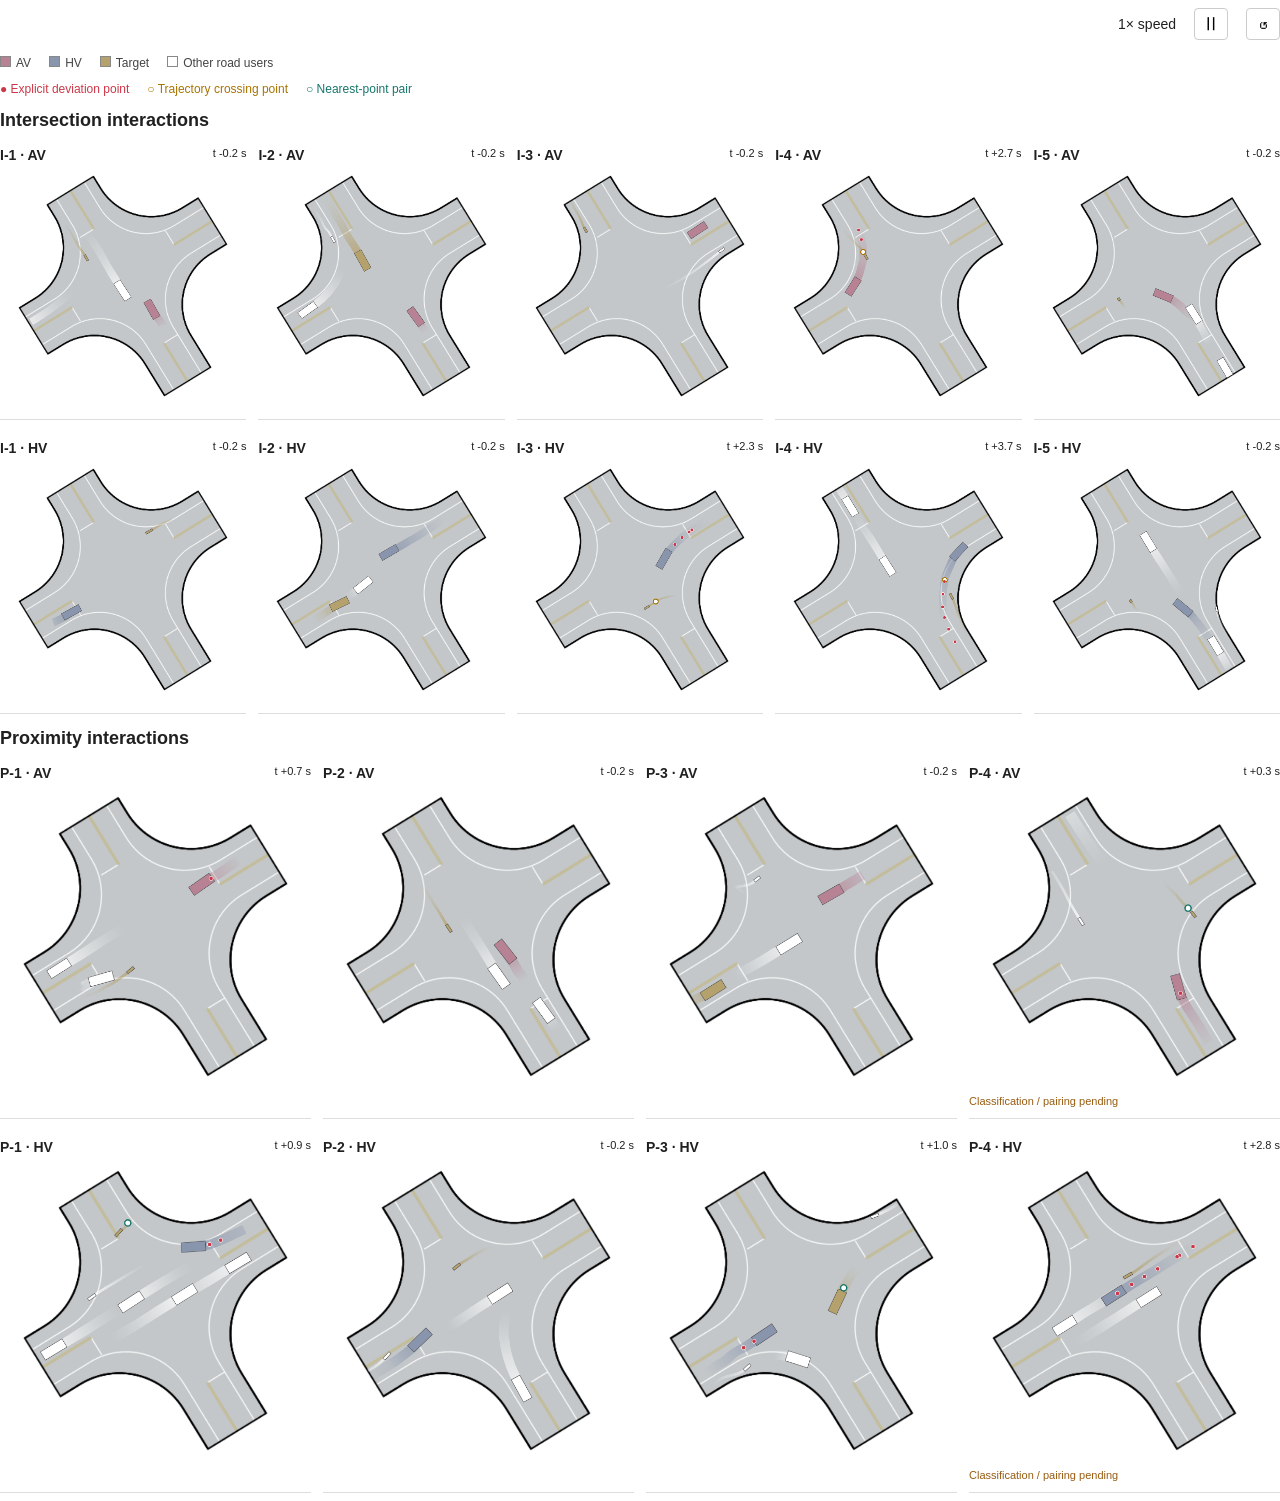
==== docs/static/interaction-cases.html @ 01fc99d8 "Add animated interaction cases as second page section" ====
<!doctype html>
<html lang="zh-CN"><meta charset="utf-8"><meta name="viewport" content="width=device-width,initial-scale=1">
<title>AV–HV interaction cases</title>
<style>
*{box-sizing:border-box}body{margin:0;background:#fff;color:#202020;font:14px Arial,"Microsoft YaHei",sans-serif;letter-spacing:0}header{position:sticky;top:0;background:#fff;z-index:2;border-bottom:1px solid #ddd;padding:12px 24px;display:flex;align-items:center;gap:18px}h1{font-size:19px;margin:0;margin-right:auto}button{border:1px solid #ccc;background:white;width:34px;height:32px;font-size:18px;cursor:pointer;border-radius:4px}main{padding:18px 24px;max-width:1700px;margin:auto}h2{font-size:18px;margin:14px 0 8px}.legend{display:flex;flex-wrap:wrap;gap:8px 18px;font-size:12px;color:#444;margin-bottom:12px}.dot{display:inline-block;width:11px;height:11px;border:1px solid #888;margin-right:5px}.scroll{overflow-x:auto}.grid{display:grid;gap:12px}.grid.i{grid-template-columns:repeat(5,minmax(160px,1fr));min-width:860px}.grid.p{grid-template-columns:repeat(4,minmax(160px,1fr));min-width:700px}article{min-width:0;border-bottom:1px solid #ddd;padding-bottom:10px}h3{font-size:14px;margin:8px 0 0;display:flex;justify-content:space-between}canvas{display:block;width:100%;aspect-ratio:1}small{font-size:11px;color:#666;display:block;line-height:1.5}.pending{color:#995c10;font-size:11px}.time{font-variant-numeric:tabular-nums;font-size:11px;font-weight:normal}.note{font-size:12px;color:#666;margin:8px 0 16px}@media(max-width:600px){header{padding:10px;gap:9px}h1{font-size:15px}main{padding:10px}header span{display:none}}
header{position:static;padding:8px 0;justify-content:flex-end;border:0}header h1{display:none}main{padding:8px 0;max-width:none}header span{display:inline}body{overflow-x:hidden}
</style>
<header><h1>AV–HV interaction cases</h1><span>1× speed</span><button id="play" title="Pause / Play" aria-label="Pause">Ⅱ</button><button id="reset" title="Restart" aria-label="Restart">↺</button></header>
<main><div class="legend"><span><i class="dot" style="background:#b78394"></i>AV</span><span><i class="dot" style="background:#8994ad"></i>HV</span><span><i class="dot" style="background:#b5a16b"></i>Target</span><span><i class="dot" style="background:white"></i>Other road users</span></div>
<div class="legend"><span style="color:#cc3748">● Explicit deviation point</span><span style="color:#a87400">○ Trajectory crossing point</span><span style="color:#16766b">○ Nearest-point pair</span></div>
<h2>Intersection interactions</h2><div class="scroll"><section class="grid i" id="I"></section></div>
<h2>Proximity interactions</h2><div class="scroll"><section class="grid p" id="P"></section></div>
</main><script>
const DATA={"background":"[data-uri]","cases":[{"pattern":"I-1","ego":"AV","target":"nonmotor","start":-5.0,"end":6.6000001430511475,"pending":false,"tracks":[{"role":"ego","color":"#b78394","samples":[[-5.378,285.029,293.635,320.308,32.767,12.726],[-5.22,283.136,291.361,321.337,32.767,12.653],[-5.146,282.277,290.26,322.57,32.767,12.726],[-5.073,281.448,289.152,323.975,32.767,12.653],[-4.92,279.753,286.728,325.658,32.767,12.58],[-4.761,278.043,284.147,327.019,32.767,12.507],[-4.685,277.183,282.802,327.609,32.767,12.434],[-4.52,275.317,279.836,327.728,32.767,12.434],[-4.447,274.503,278.548,327.639,32.767,12.434],[-4.378,273.742,277.351,327.187,32.767,12.434],[-4.3,272.866,276.01,326.406,32.767,12.434],[-4.22,272.02,274.765,324.974,32.767,12.434],[-4.073,270.982,273.355,323.881,32.767,12.434],[-3.997,270.588,272.823,324.325,32.767,12.434],[-3.84,269.745,271.603,325.705,32.767,12.434],[-3.757,269.216,270.81,326.006,32.767,12.434],[-3.612,267.997,269.023,324.718,32.767,12.434],[-3.455,266.442,266.897,323.335,32.767,12.434],[-3.385,265.83,266.093,321.939,32.767,12.434],[-3.228,264.7,264.687,320.822,32.767,12.434],[-3.146,264.297,264.201,321.42,32.767,12.434],[-3.076,264.032,263.863,324.102,32.767,12.434],[-3.0,263.696,263.329,333.265,32.767,12.434],[-2.84,263.338,262.365,337.767,32.767,12.434],[-2.762,263.345,262.182,339.269,32.767,12.434],[-2.692,263.358,262.076,339.279,32.621,12.361],[-2.525,263.168,261.588,333.639,32.255,12.361],[-2.46,262.931,261.228,325.539,32.035,12.434],[-2.379,262.503,260.565,328.735,32.182,12.434],[-2.225,261.603,258.924,329.521,32.255,12.58],[-2.141,261.139,258.137,328.122,32.109,12.726],[-2.073,260.726,257.521,324.62,32.109,12.726],[-1.921,259.566,255.972,321.175,31.889,12.726],[-1.838,258.887,255.176,318.737,31.67,12.653],[-1.768,258.329,254.546,320.907,31.67,12.653],[-1.612,257.264,253.126,325.41,31.816,12.653],[-1.533,256.814,252.4,329.458,31.889,12.653],[-1.453,256.379,251.64,330.489,32.035,12.653],[-1.373,255.933,250.842,330.07,32.109,12.653],[-1.303,255.503,250.128,325.579,32.109,12.653],[-1.15,254.351,248.629,319.773,32.035,12.653],[-1.073,253.702,247.947,315.971,31.962,12.8],[-0.994,252.99,247.202,317.505,32.109,13.019],[-0.84,251.675,245.722,320.799,32.182,13.019],[-0.766,251.193,245.079,325.367,31.962,12.946],[-0.607,250.07,243.302,328.773,31.743,12.946],[-0.529,249.468,242.254,330.949,32.109,13.092],[-0.457,248.93,241.273,331.47,32.035,13.092],[-0.374,248.274,240.056,331.441,31.962,13.092],[-0.23,247.083,237.883,330.709,31.524,12.873],[-0.142,246.416,236.717,329.79,31.743,12.946],[-0.075,245.896,235.845,328.45,31.962,12.946],[0.083,244.51,233.649,326.79,32.182,12.946],[0.163,243.817,232.623,325.193,32.182,13.092],[0.241,243.139,231.665,325.074,32.182,13.092],[0.386,241.818,229.784,326.289,31.743,13.019],[0.466,241.108,228.686,328.057,31.816,13.312],[0.545,240.422,227.542,328.86,31.67,13.312],[0.621,239.648,226.266,327.896,31.743,13.312],[0.771,237.801,223.417,325.723,32.255,13.312],[0.854,236.802,222.01,323.583,32.255,13.092],[0.925,235.975,220.933,322.252,32.035,13.019],[1.087,233.918,218.309,321.205,31.304,12.434],[1.169,232.964,217.134,320.387,31.304,12.507],[1.233,232.178,216.204,319.953,31.231,12.434],[1.392,229.983,213.562,319.658,31.524,12.653],[1.462,229.009,212.422,319.143,31.889,12.726],[1.54,227.942,211.211,318.508,31.889,13.019],[1.623,226.754,209.887,316.743,31.889,13.019],[1.77,224.53,207.601,314.16,31.67,13.019],[1.856,223.245,206.424,311.928,31.743,13.019],[1.923,222.266,205.563,310.89,31.67,13.092],[2.003,221.059,204.538,308.834,31.524,12.873],[2.159,218.461,202.541,306.236,31.524,12.726],[2.235,217.183,201.653,304.43,31.377,12.58],[2.31,215.835,200.741,303.39,31.524,12.726],[2.465,212.687,198.686,301.904,31.597,12.58],[2.539,211.312,197.862,300.609,31.743,12.653],[2.619,209.921,197.064,299.578,31.67,12.434],[2.771,206.939,195.354,297.882,31.67,11.995],[2.85,205.562,194.662,295.788,31.67,11.776],[2.924,204.256,194.069,293.051,31.524,11.776],[3.079,200.992,192.75,289.616,31.304,11.629],[3.237,197.495,191.69,286.856,31.012,11.776],[3.316,195.583,191.139,284.335,30.938,11.849],[3.466,191.893,190.245,281.516,31.012,12.068],[3.538,190.297,189.977,278.859,31.012,12.141],[3.619,188.596,189.74,277.427,30.792,12.288],[3.771,185.06,189.294,275.971,30.353,12.507],[3.859,182.744,189.083,274.616,30.061,12.58],[3.926,180.868,188.951,273.442,30.061,12.653],[4.003,178.65,188.839,271.705,30.134,12.653],[4.078,176.583,188.834,266.7,30.207,12.726],[4.238,172.959,189.319,261.747,29.914,12.653],[4.386,169.496,190.045,259.792,29.988,12.653],[4.467,167.166,190.412,260.993,30.134,12.58],[4.541,164.998,190.735,261.159,30.28,12.507],[4.622,162.729,191.116,260.354,30.353,12.434],[4.774,158.399,191.86,258.946,30.646,12.434],[4.853,156.306,192.294,256.91,30.646,12.507],[4.923,154.664,192.717,255.153,30.573,12.653],[5.0,152.742,193.274,251.764,30.573,12.653],[5.158,148.517,194.729,247.42,30.5,12.434],[5.236,146.672,195.617,244.251,30.719,12.434],[5.319,144.604,196.638,243.018,30.792,12.361],[5.467,140.472,198.699,241.351,30.792,12.288],[5.543,138.702,199.728,239.828,30.792,12.214],[5.621,136.862,200.823,239.486,30.792,12.434],[5.776,132.786,203.136,239.096,30.938,12.507],[5.848,131.102,204.164,238.036,31.085,12.653],[5.928,129.438,205.239,236.897,31.012,12.653],[6.08,126.001,207.506,236.166,30.792,12.361],[6.157,124.162,208.751,235.953,31.012,12.288],[6.232,122.317,209.999,236.254,30.938,12.141],[6.311,120.151,211.432,236.374,31.012,12.141],[6.465,116.073,214.136,235.976,31.085,12.726],[6.543,114.286,215.363,234.754,30.938,12.58],[6.692,110.695,217.974,233.447,31.085,12.507],[6.77,108.609,219.555,232.353,31.085,12.507],[6.848,106.438,221.244,231.727,31.597,12.726],[6.924,104.241,222.993,231.528,31.085,12.507]]},{"role":"other","color":"#FFFFFF","samples":[[-5.378,130.946,103.683,162.762,31.524,12.361],[-5.22,132.474,108.592,163.102,31.524,12.361],[-5.146,133.137,110.821,163.651,31.45,12.288],[-5.073,133.759,112.976,164.318,31.304,12.214],[-4.92,134.924,117.38,165.458,30.792,11.995],[-4.761,136.065,121.851,166.945,30.5,12.068],[-4.685,136.506,123.904,169.993,30.573,12.141],[-4.52,137.157,128.557,172.917,30.865,12.214],[-4.447,137.389,130.948,174.175,31.085,12.58],[-4.378,137.667,133.444,173.412,31.085,12.8],[-4.3,138.066,136.679,173.171,31.085,12.726],[-4.22,138.459,140.193,174.992,30.938,12.58],[-4.073,138.789,145.357,178.021,31.231,12.361],[-3.997,138.782,147.439,182.129,31.231,12.507],[-3.84,138.488,151.367,185.061,30.792,12.8],[-3.757,138.247,153.47,186.897,30.353,12.946],[-3.612,137.686,158.097,187.887,30.28,12.873],[-3.455,136.817,164.03,189.342,30.134,12.946],[-3.385,136.362,166.5,192.184,29.988,12.946],[-3.228,134.957,172.312,195.697,30.353,12.726],[-3.146,134.019,175.29,198.732,30.353,12.653],[-3.076,133.172,177.61,199.394,29.914,12.58],[-3.0,132.234,180.281,201.043,29.695,12.58],[-2.84,129.872,186.292,204.237,29.11,12.653],[-2.762,128.731,188.544,207.111,29.11,12.726],[-2.692,127.522,190.81,209.737,29.256,12.58],[-2.525,123.9,197.114,212.954,30.134,12.361],[-2.46,122.303,199.376,215.441,30.28,12.361],[-2.379,120.282,202.135,217.029,30.28,12.288],[-2.225,115.91,208.051,219.816,30.353,12.361],[-2.141,113.552,210.647,222.341,30.573,12.507],[-2.073,111.539,212.782,223.778,30.646,12.507],[-1.921,106.461,218.195,225.651,31.012,12.214],[-1.838,103.559,220.898,228.094,31.085,12.507],[-1.768,101.04,223.047,230.203,31.304,12.434],[-1.612,94.919,228.071,231.806,31.231,12.214],[-1.533,91.502,230.679,232.762,31.304,12.288],[-1.453,87.983,233.33,232.687,31.304,12.068],[-1.373,84.538,235.989,232.64,31.377,11.922],[-1.303,81.546,238.255,233.999,31.231,11.702],[-1.15,75.019,242.77,235.898,31.158,11.629],[-1.073,71.994,244.74,237.049,31.085,11.702],[-0.994,68.715,246.861,237.234,31.158,11.702],[-0.84,62.15,251.109,237.582,30.865,11.849],[-0.766,59.139,252.991,238.466,30.938,11.995],[-0.607,52.94,256.732,239.22,30.719,12.068],[-0.529,50.03,258.421,240.001,30.719,12.141]]},{"role":"target","color":"#b5a16b","samples":[[-3.455,85.607,64.869,146.599,10.825,3.511],[-3.385,86.642,66.451,147.826,10.825,3.511],[-3.228,89.013,70.308,149.166,10.825,3.511],[-3.146,90.279,72.496,150.931,10.825,3.511],[-3.076,91.286,74.347,152.202,10.825,3.511],[-3.0,92.515,76.722,151.384,10.825,3.511],[-2.84,95.536,82.212,148.527,10.825,3.511],[-2.762,96.979,84.378,145.805,10.825,3.511],[-2.692,98.34,86.346,146.467,10.825,3.511],[-2.525,101.596,91.471,148.881,10.825,3.511],[-2.46,102.542,93.134,151.789,10.825,3.511],[-2.379,103.523,95.083,155.336,10.825,3.511],[-2.225,105.234,99.162,158.07,10.825,3.511],[-2.141,105.91,101.016,157.11,10.752,3.511],[-2.073,106.609,102.471,149.56,10.459,3.511],[-1.921,109.278,106.195,141.019,10.313,3.511],[-1.838,110.818,107.833,135.842,10.386,3.511],[-1.768,112.063,109.127,139.332,10.386,3.511],[-1.612,114.961,112.728,145.98,10.605,3.511],[-1.533,116.277,115.02,151.041,10.752,3.511],[-1.453,117.681,117.647,151.062,10.825,3.511],[-1.373,119.371,120.622,149.835,10.898,3.511],[-1.303,120.991,123.335,149.827,10.752,3.511],[-1.15,124.272,129.039,151.158,10.898,3.511],[-1.073,125.607,131.566,152.513,11.117,3.511],[-0.994,126.82,133.878,150.321,10.752,3.511],[-0.84,128.988,137.515,145.579,10.093,3.511],[-0.766,129.957,138.773,141.975,10.386,3.511],[-0.607,132.775,142.155,142.706,10.605,3.511],[-0.529,134.373,144.34,145.686,10.971,3.511],[-0.457,135.75,146.497,148.464,11.044,3.511],[-0.374,137.34,149.228,150.018,11.044,3.511],[-0.23,140.088,154.087,150.121,10.386,3.511],[-0.142,141.505,156.529,149.379,10.24,3.511],[-0.075,142.533,158.224,147.804,10.313,3.511],[0.083,145.224,162.322,146.411,10.459,3.511],[0.163,146.558,164.279,146.036,10.752,3.511],[0.241,147.867,166.255,147.417,10.678,3.511],[0.386,150.598,170.7,149.052,10.532,3.511],[0.466,152.118,173.307,150.187,10.898,3.511],[0.545,153.454,175.665,150.428,11.044,3.511],[0.621,154.834,178.09,149.871,10.971,3.511],[0.771,157.633,182.825,148.631,11.19,3.511],[0.854,159.003,185.014,147.311,10.752,3.511],[0.925,160.076,186.648,146.774,11.337,3.511],[1.087,163.04,191.153,147.104,11.264,3.511],[1.169,164.394,193.264,147.942,11.629,3.511],[1.233,165.492,195.058,148.972,11.556,3.511],[1.392,168.443,200.079,149.731,11.995,3.511],[1.462,169.714,202.283,150.038,12.068,3.511],[1.54,171.059,204.61,149.848,12.361,3.511],[1.623,172.515,207.104,149.663,12.507,3.511],[1.77,175.15,211.579,149.604,12.434,3.511],[1.856,176.619,214.087,149.67,12.434,3.511],[1.923,177.731,215.995,149.933,12.434,3.511],[2.003,179.075,218.329,150.73,12.214,3.511],[2.159,181.661,223.074,151.392,12.068,3.511],[2.235,182.775,225.147,151.018,11.922,3.511],[2.31,183.957,227.215,148.888,11.995,3.511],[2.465,187.081,232.071,146.571,11.264,3.511],[2.539,188.48,234.123,145.332,11.19,3.511],[2.619,189.912,236.179,146.572,11.264,3.511],[2.771,192.734,240.671,148.654,11.337,3.511],[2.85,193.847,242.591,150.113,11.41,3.511],[2.924,194.852,244.354,150.183,11.556,3.511],[3.079,197.434,248.785,149.952,11.849,3.511],[3.237,200.034,253.307,149.637,11.776,3.511],[3.316,201.514,255.806,148.725,12.141,3.511],[3.466,204.468,260.557,147.53,12.434,3.511],[3.538,205.787,262.577,146.4,12.361,3.511],[3.619,207.233,264.724,145.392,12.361,3.511],[3.771,210.309,269.076,144.81,12.141,3.511],[3.859,212.281,271.836,145.382,11.556,3.511],[3.926,213.782,274.076,147.287,11.044,3.511],[4.003,215.422,276.75,149.582,11.117,3.511],[4.078,216.79,279.225,153.103,11.264,3.511],[4.238,218.674,283.406,154.842,11.629,3.511],[4.386,220.32,287.198,153.7,11.556,3.511],[4.467,221.655,289.671,150.448,11.629,3.511],[4.541,222.975,291.887,148.353,11.922,3.511],[4.622,224.45,294.194,146.454,11.629,3.511],[4.774,227.484,298.571,145.112,11.629,3.511],[4.853,229.014,300.726,144.907,11.629,3.511],[4.923,230.219,302.453,145.619,11.629,3.511],[5.0,231.709,304.663,144.844,11.629,3.511],[5.158,235.057,309.318,142.763,11.264,3.511],[5.236,236.647,311.303,141.071,10.971,3.511],[5.319,238.526,313.616,142.06,10.971,3.511],[5.467,241.819,318.014,144.562,10.752,3.511],[5.543,242.984,319.741,147.326,10.678,3.511],[5.621,244.01,321.423,148.777,10.678,3.511],[5.776,245.847,324.545,148.673,10.825,3.511],[5.848,246.546,325.677,147.179,10.898,3.511],[5.928,247.322,326.826,146.049,10.971,3.511],[6.08,249.503,329.991,146.114,11.044,3.511],[6.157,250.996,332.249,147.009,11.117,3.511],[6.232,252.67,334.87,147.707,11.19,3.511],[6.311,254.722,338.162,148.369,11.264,3.511],[6.465,258.644,344.6,148.914,11.41,3.511],[6.543,260.287,347.357,149.203,11.483,3.511],[6.692,263.175,352.208,149.147,11.556,3.511],[6.77,264.707,354.764,149.057,11.483,3.511],[6.848,266.202,357.256,149.026,11.41,3.511],[6.924,267.624,359.624,149.025,11.337,3.511]]},{"role":"other","color":"#FFFFFF","samples":[[-3.228,107.735,55.266,145.696,32.547,12.214],[-3.146,111.141,60.241,145.792,32.547,12.214],[-3.076,113.871,64.327,146.468,32.547,12.214],[-3.0,116.657,68.603,147.816,32.547,12.214],[-2.84,121.805,77.043,149.307,32.547,12.288],[-2.762,123.722,80.409,150.063,32.547,12.288],[-2.692,125.959,84.249,149.424,32.547,12.288],[-2.525,130.395,91.547,148.749,32.547,12.361],[-2.46,132.938,95.715,148.752,32.547,12.361],[-2.379,135.321,99.698,150.526,32.547,12.361],[-2.225,139.881,108.195,152.681,32.547,12.434],[-2.141,141.842,112.219,153.638,32.547,12.434],[-2.073,143.476,115.435,151.525,32.621,12.361],[-1.921,148.031,123.315,148.413,32.255,12.434],[-1.838,150.646,127.306,146.144,32.621,12.507],[-1.768,152.886,130.6,146.692,32.328,12.507],[-1.612,158.143,138.84,148.257,32.694,12.58],[-1.533,160.966,143.581,149.581,32.767,12.726],[-1.453,163.797,148.447,150.016,33.206,12.653],[-1.373,166.511,153.178,150.422,33.206,12.653],[-1.303,168.751,157.164,150.835,33.425,12.58],[-1.15,173.115,165.062,150.957,32.84,12.361],[-1.073,174.98,168.427,150.576,32.84,12.434],[-0.994,177.008,171.954,149.495,32.84,12.434],[-0.84,181.351,179.111,148.484,33.425,12.653],[-0.766,183.147,181.985,147.998,33.645,12.8],[-0.607,187.599,189.142,147.987,33.864,12.946],[-0.529,190.038,193.044,147.888,33.864,12.946],[-0.457,192.191,196.458,147.753,33.937,12.946],[-0.374,194.761,200.521,147.516,33.791,12.873],[-0.23,199.018,207.18,147.209,33.498,12.58],[-0.142,201.06,210.322,147.006,33.279,12.507],[-0.075,202.481,212.518,147.438,33.206,12.58],[0.083,205.975,218.049,148.181,32.84,12.507],[0.163,207.664,220.819,148.746,33.133,12.507],[0.241,209.352,223.61,148.704,32.767,12.434],[0.386,213.032,229.635,148.432,32.035,12.214],[0.466,215.077,232.948,148.204,32.401,12.361],[0.545,216.865,235.821,148.429,32.474,12.434],[0.621,218.532,238.552,149.327,32.767,12.8],[0.771,221.473,243.714,149.683,32.401,13.019],[0.854,222.79,245.983,148.599,32.401,12.726],[0.925,223.93,247.751,145.895,32.401,12.726],[1.087,227.77,253.12,143.746,32.986,12.726],[1.169,229.652,255.595,143.09,32.986,12.873],[1.233,231.092,257.555,144.944,32.986,12.8],[1.392,234.432,262.603,147.236,32.986,12.8],[1.462,235.589,264.486,148.714,32.986,12.726],[1.54,236.683,266.298,148.807,33.279,12.8],[1.623,237.835,268.186,148.788,32.767,12.8],[1.77,239.62,271.149,148.195,33.279,12.726],[1.856,240.527,272.6,146.791,33.791,12.873],[1.923,241.276,273.703,145.059,33.425,12.8],[2.003,242.301,275.128,144.289,32.986,12.653],[2.159,244.539,278.201,144.866,32.474,12.434],[2.235,245.496,279.589,146.465,32.474,12.434],[2.31,246.33,280.913,149.331,32.621,12.434],[2.465,247.745,283.491,152.221,32.767,12.434],[2.539,248.161,284.33,153.016,32.767,12.434],[2.619,248.532,285.047,150.558,32.767,12.434],[2.771,249.595,286.74,148.006,32.767,12.434],[2.85,250.122,287.558,147.031,32.767,12.434],[2.924,250.642,288.369,147.337,32.767,12.434],[3.079,252.033,290.538,147.571,32.767,12.434],[3.237,253.351,292.634,147.791,32.694,12.288],[3.316,254.027,293.712,148.519,32.694,12.288],[3.466,255.103,295.499,149.643,32.694,12.288],[3.538,255.432,296.08,150.973,32.767,12.434],[3.619,255.694,296.559,151.263,32.767,12.434],[3.771,256.195,297.503,150.589,32.767,12.434],[3.859,256.616,298.228,149.519,32.767,12.434],[3.926,257.039,298.935,148.861,32.767,12.434],[4.003,257.603,299.863,148.322,32.767,12.434],[4.078,258.154,300.74,147.006,32.767,12.434],[4.238,259.089,302.118,145.72,32.767,12.434],[4.386,259.737,303.032,145.127,32.767,12.434],[4.467,260.059,303.501,145.518,32.767,12.434],[4.541,260.276,303.817,161.071,32.767,12.434],[4.622,260.377,303.97,147.273,32.767,12.434],[4.774,260.219,303.713,147.282,32.767,12.434],[4.853,260.023,303.434,307.981,32.767,12.434],[4.923,259.863,303.236,147.292,32.767,12.434],[5.0,259.723,303.116,147.336,32.767,12.434],[5.158,259.621,303.164,147.431,32.767,12.434],[5.236,259.654,303.296,147.473,32.767,12.434],[5.319,259.768,303.512,155.094,32.767,12.434],[5.467,259.997,303.939,149.775,32.767,12.434],[5.543,260.141,304.187,148.296,32.767,12.434],[5.621,260.321,304.467,147.245,32.767,12.434],[5.776,260.746,305.105,148.421,32.767,12.434],[5.848,260.898,305.364,151.761,32.767,12.434],[5.928,261.021,305.619,154.196,32.767,12.434],[6.08,261.321,306.279,154.327,32.767,12.434],[6.157,261.536,306.713,152.442,32.767,12.434],[6.232,261.774,307.15,150.554,32.767,12.434],[6.311,262.054,307.628,149.647,32.767,12.434],[6.465,262.509,308.393,150.291,32.767,12.434],[6.543,262.65,308.646,151.499,32.767,12.434],[6.692,262.906,309.149,151.933,32.767,12.434],[6.77,263.066,309.445,151.653,32.767,12.434],[6.848,263.232,309.75,151.51,32.767,12.434],[6.924,263.399,310.055,151.317,32.767,12.434]]}],"markers":{"deviations":[{"t":0.0,"p":[245.23808860759493,234.80259493670886]},{"t":0.6000001430511475,"p":[239.86186696418963,226.61857654561493]}],"kind":"intersection","points":[[162.98713794407587,191.07265466871183]],"point_times":[1.084110778319937],"pet":3.528674072508557}},{"pattern":"I-1","ego":"HV","target":"nonmotor","start":-5.0,"end":7.050000190734863,"pending":false,"tracks":[{"role":"ego","color":"#8994ad","samples":[[-5.355,86.408,269.486,57.821,32.986,12.434],[-5.189,86.408,269.486,57.821,32.986,12.434],[-5.119,86.408,269.486,57.821,32.986,12.434],[-5.044,86.408,269.486,57.821,32.986,12.434],[-4.889,86.408,269.486,57.821,32.986,12.434],[-4.813,86.408,269.486,57.821,32.986,12.434],[-4.738,86.408,269.486,57.821,32.986,12.434],[-4.584,86.408,269.486,57.821,32.986,12.434],[-4.505,86.408,269.486,57.821,32.986,12.434],[-4.427,86.408,269.486,57.821,32.986,12.434],[-4.353,86.408,269.486,57.821,32.986,12.434],[-4.274,86.408,269.486,57.821,32.986,12.434],[-4.119,86.408,269.486,57.821,32.986,12.434],[-4.048,86.408,269.486,57.821,32.986,12.434],[-3.89,86.408,269.486,57.821,32.986,12.434],[-3.815,86.408,269.486,57.821,32.986,12.434],[-3.733,86.408,269.486,57.821,32.986,12.434],[-3.662,86.408,269.486,57.821,32.986,12.434],[-3.504,86.408,269.486,57.821,32.986,12.434],[-3.433,86.408,269.486,57.821,32.986,12.434],[-3.34,86.408,269.486,57.821,32.986,12.434],[-3.278,86.408,269.486,57.821,32.986,12.434],[-3.201,86.408,269.486,57.821,32.986,12.434],[-3.047,86.408,269.486,57.821,32.986,12.434],[-2.892,86.408,269.486,57.821,32.986,12.434],[-2.817,86.408,269.486,57.821,32.986,12.434],[-2.741,86.408,269.486,57.821,32.986,12.434],[-2.663,86.408,269.486,57.821,32.986,12.434],[-2.504,86.408,269.486,57.821,32.986,12.434],[-2.43,86.408,269.486,57.821,32.986,12.434],[-2.356,86.408,269.486,57.821,32.986,12.434],[-2.2,86.408,269.486,57.821,32.986,12.434],[-2.12,86.408,269.486,57.821,32.986,12.434],[-2.05,86.408,269.486,57.821,32.986,12.434],[-1.89,86.408,269.486,57.821,32.986,12.434],[-1.818,86.408,269.486,106.594,32.986,12.434],[-1.739,87.272,269.214,63.885,32.986,12.434],[-1.586,88.742,268.66,67.495,32.986,12.434],[-1.431,91.004,267.628,64.578,32.986,12.434],[-1.356,92.291,267.002,63.623,32.986,12.434],[-1.277,93.903,266.196,63.449,32.986,12.434],[-1.109,97.571,264.366,63.46,32.986,12.434],[-1.046,98.988,263.662,64.399,32.986,12.434],[-0.889,102.42,262.06,65.727,32.986,12.434],[-0.814,103.692,261.504,65.01,32.986,12.434],[-0.735,104.712,261.01,60.148,32.986,12.434],[-0.66,105.554,260.457,54.016,32.986,12.434],[-0.503,107.575,258.674,51.826,32.986,12.434],[-0.418,109.505,257.167,53.868,32.547,12.214],[-0.35,111.652,255.726,58.301,31.889,11.922],[-0.2,117.318,252.527,61.931,31.45,11.776],[-0.123,120.118,251.14,64.189,31.889,12.068],[-0.045,122.728,249.876,62.959,32.109,12.288],[0.115,127.324,247.443,60.481,32.255,12.507],[0.189,129.207,246.305,58.341,32.255,12.507],[0.269,131.359,244.951,57.626,32.255,12.507],[0.414,135.493,242.317,57.039,32.401,12.507],[0.494,137.521,240.985,56.128,32.401,12.653],[0.586,139.868,239.37,54.357,32.109,12.726],[0.723,143.707,236.514,51.869,32.255,12.873],[0.878,147.834,233.05,50.024,31.889,12.946],[0.954,149.672,231.476,48.151,31.743,12.946],[1.11,152.831,228.582,45.902,31.45,12.873],[1.185,153.883,227.499,43.916,31.524,12.8],[1.262,154.92,226.397,42.6,31.377,12.653],[1.414,157.201,223.921,40.965,31.231,12.58],[1.493,158.042,222.9,39.461,31.085,12.58],[1.57,158.815,221.955,38.896,31.012,12.58],[1.725,160.394,219.982,39.462,31.158,12.507],[1.806,161.302,218.881,41.418,31.524,12.507],[1.882,162.378,217.724,44.392,31.889,12.507],[1.958,163.67,216.469,47.105,32.109,12.507],[2.032,165.053,215.238,49.187,32.401,12.507],[2.187,167.791,212.982,49.977,32.694,12.58],[2.265,168.96,211.987,46.206,32.474,12.58],[2.418,170.859,209.947,39.693,32.328,12.507],[2.497,171.686,208.81,34.128,32.328,12.434],[2.575,172.424,207.648,31.069,32.401,12.361],[2.723,173.879,205.114,28.173,32.401,12.361],[2.802,174.624,203.651,26.055,32.401,12.288],[2.883,175.371,202.068,25.844,32.401,12.288],[2.97,176.329,200.119,27.444,32.401,12.288],[3.11,178.379,196.365,29.7,31.962,11.995],[3.263,181.022,191.978,30.764,31.45,11.702],[3.359,182.612,189.237,26.301,31.231,11.922],[3.508,184.259,185.47,18.788,30.573,11.849],[3.571,184.601,184.106,12.249,30.573,11.922],[3.662,184.96,182.087,9.658,30.573,11.995],[3.812,185.568,178.41,8.521,30.938,12.214],[3.958,186.003,175.029,8.872,31.743,12.361],[4.115,186.717,171.057,9.538,31.304,12.58],[4.189,187.027,169.278,10.34,30.719,12.873],[4.268,187.335,167.508,11.479,30.353,12.946],[4.346,187.766,165.628,11.714,29.841,12.946],[4.499,188.565,161.593,10.228,29.256,13.165],[4.577,188.984,159.01,8.172,29.256,13.312],[4.65,189.349,156.211,6.799,29.402,13.312],[4.728,189.704,152.931,5.392,29.622,13.385],[4.807,189.953,149.678,3.039,29.914,13.385],[4.959,190.061,144.637,0.223,30.207,13.531],[5.115,189.924,139.361,358.11,30.5,13.458],[5.192,189.807,136.284,357.17,30.719,13.385],[5.267,189.634,133.191,356.231,30.573,13.238],[5.345,189.357,129.834,353.231,30.5,13.092],[5.501,188.352,123.053,349.597,31.67,12.8],[5.575,187.694,120.1,347.477,32.109,12.726],[5.65,187.026,117.125,347.488,32.767,12.58],[5.805,185.539,109.879,346.69,32.84,12.58],[5.887,184.522,105.796,344.45,32.474,12.434],[5.959,183.432,102.273,341.813,32.182,12.288],[6.034,182.052,98.565,334.618,32.109,11.995],[6.187,178.363,91.991,325.203,31.962,11.922],[6.269,175.942,89.198,318.751,31.889,11.995],[6.418,170.73,83.397,318.849,32.255,12.507],[6.575,164.68,76.171,320.074,32.401,12.653],[6.651,162.053,73.014,320.573,32.474,12.58],[6.732,159.41,69.793,318.742,31.962,12.507],[6.89,154.46,64.45,316.2,31.816,12.434],[6.96,152.157,62.172,315.609,31.816,12.434],[7.113,146.481,56.146,317.44,31.889,12.434],[7.191,143.785,53.097,319.046,31.816,12.361],[7.269,141.136,50.007,320.045,31.597,12.361],[7.419,136.175,43.953,320.545,31.377,12.361]]},{"role":"target","color":"#b5a16b","samples":[[-5.355,281.484,100.866,66.68,11.264,3.511],[-5.189,282.363,100.493,67.773,11.264,3.511],[-5.119,282.624,100.384,67.173,11.264,3.511],[-5.044,282.822,100.304,68.11,11.483,3.511],[-4.889,283.01,100.228,239.293,11.702,3.511],[-4.813,283.028,100.216,229.914,11.849,3.511],[-4.738,282.702,100.444,249.225,11.922,3.511],[-4.584,281.368,101.395,223.378,11.922,3.511],[-4.505,279.764,102.564,257.383,11.849,3.511],[-4.427,279.764,102.564,238.366,11.995,3.511],[-4.353,279.764,102.564,238.366,11.849,3.511],[-4.274,279.764,102.564,238.366,11.556,3.511],[-4.119,279.764,102.564,238.366,11.044,3.511],[-4.048,279.764,102.564,238.366,10.971,3.511],[-3.89,279.764,102.564,238.366,10.971,3.511],[-3.815,279.764,102.564,238.366,10.898,3.511],[-3.733,279.764,102.564,238.366,10.898,3.511],[-3.662,279.764,102.564,238.366,10.898,3.511],[-3.504,279.764,102.564,238.366,10.752,3.511],[-3.433,279.764,102.564,238.366,10.752,3.511],[-3.34,279.764,102.564,238.366,10.752,3.511],[-3.278,279.764,102.564,238.366,10.752,3.511],[-3.201,279.764,102.564,238.366,10.605,3.511],[-3.047,279.764,102.564,238.366,10.678,3.511],[-2.892,279.764,102.564,238.366,10.678,3.511],[-2.817,279.764,102.564,238.366,10.605,3.511],[-2.741,279.764,102.564,238.366,10.313,3.511],[-2.663,279.764,102.564,238.366,10.678,3.511],[-2.504,279.764,102.564,238.366,10.752,3.511],[-2.43,279.764,102.564,238.366,10.386,3.511],[-2.356,279.764,102.564,238.366,10.386,3.511],[-2.2,279.764,102.564,238.366,10.678,3.511],[-2.12,279.764,102.564,238.366,10.678,3.511],[-2.05,279.764,102.564,238.366,10.605,3.511],[-1.89,279.764,102.564,238.366,10.678,3.511],[-1.818,279.764,102.564,238.366,10.752,3.511],[-1.739,279.764,102.564,229.157,10.898,3.511],[-1.586,277.154,103.707,251.223,10.898,3.511],[-1.431,274.147,105.119,244.794,10.898,3.511],[-1.356,272.706,105.803,244.604,10.971,3.511],[-1.277,271.12,106.555,245.02,10.971,3.511],[-1.109,267.557,108.179,245.35,10.825,3.511],[-1.046,266.114,108.841,244.308,10.825,3.511],[-0.889,261.887,110.96,242.402,10.825,3.511],[-0.814,259.679,112.165,240.693,10.678,3.511],[-0.735,257.433,113.448,239.951,10.752,3.511],[-0.66,255.302,114.699,239.563,10.678,3.511],[-0.503,250.842,117.334,239.617,11.702,3.511],[-0.418,248.516,118.69,239.838,12.068,3.511],[-0.35,246.514,119.85,240.091,12.068,3.511],[-0.2,241.626,122.638,240.211,12.068,3.511],[-0.123,239.277,123.982,240.059,11.995,3.511],[-0.045,236.879,125.387,238.489,11.922,3.511],[0.115,231.693,128.671,236.079,11.556,3.511],[0.189,229.429,130.273,233.799,11.41,3.511],[0.269,226.796,132.26,232.194,11.483,3.511],[0.414,221.592,136.403,230.872,11.776,3.511],[0.494,218.899,138.648,230.271,11.849,3.511],[0.586,215.479,141.486,230.18,11.922,3.511],[0.723,209.581,146.396,229.456,11.629,3.511],[0.878,202.813,152.305,228.427,12.214,3.511],[0.954,199.599,155.227,226.79,12.361,3.511],[1.11,193.151,161.396,224.982,12.214,3.511],[1.185,190.445,164.215,223.422,12.141,3.511],[1.262,187.644,167.226,222.482,12.288,3.511],[1.414,181.758,173.693,221.567,12.653,3.511],[1.493,179.117,176.733,221.089,12.726,3.511],[1.57,176.586,179.618,222.382,12.214,3.511],[1.725,170.661,185.882,224.574,12.068,3.511],[1.806,167.038,189.417,226.754,11.849,3.511],[1.882,163.325,192.822,228.426,11.629,3.511],[1.958,159.431,196.171,230.204,11.629,3.511],[2.032,155.647,199.199,232.571,11.776,3.511],[2.187,148.616,204.271,234.511,11.483,3.511],[2.265,145.283,206.567,235.135,11.117,3.511],[2.418,137.921,211.807,234.657,10.825,3.511],[2.497,133.897,214.682,234.768,11.044,3.511],[2.575,129.901,217.449,236.474,11.41,3.511],[2.723,121.648,222.714,238.75,12.288,3.511],[2.802,117.079,225.347,240.569,12.434,3.511],[2.883,112.197,228.053,241.314,12.361,3.511],[2.97,106.375,231.204,242.149,12.507,3.511],[3.11,96.147,236.479,242.972,12.068,3.511],[3.263,85.719,241.671,243.489,11.556,3.511],[3.359,79.446,244.806,243.627,11.483,3.511],[3.508,70.92,248.988,243.689,10.971,3.511],[3.571,66.671,251.092,243.801,10.825,3.511],[3.662,61.552,253.598,243.924,10.678,3.511],[3.812,53.488,257.523,244.062,10.459,3.511]]}],"markers":{"deviations":[{"t":0.0,"p":[124.020625,249.19171875]},{"t":0.35000014305114746,"p":[133.668342009472,243.4795905048502]},{"t":0.5500001907348633,"p":[138.9496135614644,240.00195317351302]},{"t":1.0500001907348633,"p":[151.61600386238098,229.69507338470066]}],"kind":"intersection","points":[[187.32262898676348,167.57909316048259]],"point_times":[1.2702990815514696],"pet":2.9945278338846184}},{"pattern":"I-2","ego":"AV","target":"vehicle","start":-5.0,"end":6.0,"pending":false,"tracks":[{"role":"ego","color":"#b78394","samples":[[-5.334,298.11,311.352,321.963,32.767,11.995],[-5.238,296.563,309.382,321.895,32.767,11.995],[-5.175,295.609,308.15,322.345,32.767,11.995],[-5.1,294.56,306.771,323.366,32.767,11.995],[-4.871,292.006,303.283,324.571,32.767,12.141],[-4.786,291.209,302.127,325.278,32.767,12.214],[-4.711,290.354,300.911,324.234,32.767,12.214],[-4.482,287.208,296.612,322.927,32.767,12.58],[-4.408,286.258,295.391,322.264,32.767,12.726],[-4.328,285.193,294.006,322.346,32.767,12.726],[-4.17,283.047,291.188,322.153,32.767,12.653],[-4.096,282.201,290.111,322.146,32.767,12.726],[-4.023,281.437,289.122,323.421,32.767,12.653],[-3.87,279.765,286.745,325.468,32.767,12.58],[-3.711,278.034,284.136,327.049,32.767,12.507],[-3.635,277.176,282.792,327.631,32.767,12.434],[-3.47,275.312,279.826,327.763,32.767,12.434],[-3.397,274.488,278.522,327.701,32.767,12.434],[-3.328,273.733,277.329,327.252,32.767,12.434],[-3.25,272.835,275.952,326.423,32.767,12.434],[-3.17,271.97,274.681,324.892,32.767,12.434],[-3.023,270.97,273.336,323.777,32.767,12.434],[-2.947,270.585,272.817,324.259,32.767,12.434],[-2.79,269.741,271.597,325.684,32.767,12.434],[-2.707,269.213,270.806,325.993,32.767,12.434],[-2.562,267.983,269.007,324.667,32.767,12.434],[-2.405,266.456,266.917,323.205,32.767,12.434],[-2.335,265.85,266.127,321.834,32.767,12.434],[-2.178,264.717,264.711,320.965,32.767,12.434],[-2.096,264.311,264.219,321.526,32.767,12.434],[-2.026,264.017,263.839,323.963,32.767,12.434],[-1.95,263.687,263.324,333.2,32.767,12.434],[-1.79,263.346,262.359,337.767,32.767,12.434],[-1.712,263.357,262.185,339.269,32.767,12.434],[-1.642,263.377,262.096,339.279,32.621,12.361],[-1.475,263.188,261.599,334.068,32.255,12.361],[-1.41,262.969,261.259,324.685,32.035,12.434],[-1.329,262.492,260.582,327.749,32.182,12.434],[-1.175,261.595,258.901,329.051,32.255,12.58],[-1.091,261.138,258.141,327.924,32.109,12.726],[-1.023,260.722,257.529,324.499,32.109,12.726],[-0.871,259.572,255.978,321.366,31.889,12.726],[-0.788,258.897,255.176,318.893,31.67,12.653],[-0.718,258.338,254.549,320.828,31.67,12.653],[-0.562,257.267,253.121,325.283,31.816,12.653],[-0.483,256.812,252.392,329.368,31.889,12.653],[-0.403,256.381,251.639,330.224,32.035,12.653],[-0.323,255.934,250.849,329.524,32.109,12.653],[-0.253,255.491,250.137,325.217,32.109,12.653],[-0.1,254.342,248.637,319.926,32.035,12.653],[-0.023,253.696,247.947,316.425,31.962,12.8],[0.056,252.983,247.192,317.628,32.109,13.019],[0.21,251.678,245.719,320.554,32.182,13.019],[0.284,251.197,245.091,325.039,31.962,12.946],[0.443,250.072,243.313,328.643,31.743,12.946],[0.521,249.459,242.249,330.986,32.109,13.092],[0.593,248.93,241.283,331.563,32.035,13.092],[0.676,248.277,240.062,331.551,31.962,13.092],[0.82,247.078,237.871,330.752,31.524,12.873],[0.908,246.42,236.72,329.763,31.743,12.946],[0.975,245.904,235.855,328.422,31.962,12.946],[1.133,244.509,233.65,326.788,32.182,12.946],[1.213,243.816,232.621,325.22,32.182,13.092],[1.291,243.14,231.666,325.147,32.182,13.092],[1.436,241.816,229.772,326.323,31.743,13.019],[1.516,241.108,228.672,327.939,31.816,13.312],[1.595,240.405,227.518,328.643,31.67,13.312],[1.671,239.627,226.243,327.738,31.743,13.312],[1.821,237.804,223.436,325.731,32.255,13.312],[1.904,236.81,222.037,323.788,32.255,13.092],[1.975,235.974,220.931,322.472,32.035,13.019],[2.137,233.897,218.277,321.253,31.304,12.434],[2.219,232.934,217.095,320.288,31.304,12.507],[2.283,232.167,216.19,319.916,31.231,12.434],[2.442,229.98,213.553,319.616,31.524,12.653],[2.512,229.016,212.424,319.092,31.889,12.726],[2.59,227.957,211.232,318.556,31.889,13.019],[2.673,226.757,209.881,316.813,31.889,13.019],[2.82,224.533,207.597,314.126,31.67,13.019],[2.906,223.249,206.428,311.826,31.743,13.019],[2.973,222.275,205.571,310.88,31.67,13.092],[3.053,221.06,204.538,308.859,31.524,12.873],[3.209,218.463,202.543,306.247,31.524,12.726],[3.285,217.18,201.652,304.41,31.377,12.58],[3.36,215.823,200.735,303.368,31.524,12.726],[3.515,212.707,198.706,301.956,31.597,12.58],[3.589,211.327,197.875,300.733,31.743,12.653],[3.669,209.897,197.047,299.661,31.67,12.434],[3.821,206.946,195.366,297.933,31.67,11.995],[3.9,205.548,194.66,295.865,31.67,11.776],[3.974,204.242,194.065,293.14,31.524,11.776],[4.129,201.004,192.754,289.663,31.304,11.629],[4.287,197.502,191.689,286.908,31.012,11.776],[4.366,195.593,191.137,284.351,30.938,11.849],[4.516,191.884,190.236,281.425,31.012,12.068],[4.588,190.292,189.973,278.717,31.012,12.141],[4.669,188.614,189.745,277.338,30.792,12.288],[4.821,185.055,189.289,275.911,30.353,12.507],[4.909,182.758,189.085,274.549,30.061,12.58],[4.976,180.881,188.956,273.394,30.061,12.653],[5.053,178.66,188.842,271.69,30.134,12.653],[5.128,176.595,188.838,266.735,30.207,12.726],[5.288,172.952,189.319,261.784,29.914,12.653],[5.436,169.478,190.043,259.754,29.988,12.653],[5.517,167.169,190.411,260.876,30.134,12.58],[5.591,165.015,190.738,261.129,30.28,12.507],[5.672,162.731,191.117,260.4,30.353,12.434],[5.824,158.388,191.859,259.013,30.646,12.434],[5.903,156.288,192.295,256.95,30.646,12.507],[5.973,154.651,192.713,254.913,30.573,12.653],[6.05,152.757,193.268,252.122,30.573,12.653],[6.208,148.533,194.744,249.141,30.5,12.434],[6.286,146.404,195.616,247.109,30.719,12.434],[6.369,144.107,196.643,245.69,30.792,12.361]]},{"role":"other","color":"#FFFFFF","samples":[[-5.334,118.266,73.652,157.79,31.524,11.776],[-5.238,119.768,77.363,158.01,31.524,11.849],[-5.175,120.706,79.631,157.459,31.524,11.922],[-5.1,121.755,82.098,156.088,31.524,11.995],[-4.871,124.355,87.784,154.271,31.524,12.214],[-4.786,125.291,89.631,153.065,31.524,12.288],[-4.711,126.312,91.679,155.399,31.524,12.361],[-4.482,129.332,98.854,158.757,31.524,12.361],[-4.408,130.088,101.01,161.23,31.524,12.361],[-4.328,130.923,103.494,162.136,31.524,12.361],[-4.17,132.565,108.761,163.332,31.524,12.361],[-4.096,133.199,110.971,164.279,31.45,12.288],[-4.023,133.754,112.982,164.678,31.304,12.214],[-3.87,134.927,117.365,165.53,30.792,11.995],[-3.711,136.071,121.876,166.888,30.5,12.068],[-3.635,136.51,123.917,169.946,30.573,12.141],[-3.47,137.167,128.581,172.949,30.865,12.214],[-3.397,137.401,130.974,174.265,31.085,12.58],[-3.328,137.657,133.422,173.388,31.085,12.8],[-3.25,138.083,136.686,173.011,31.085,12.726],[-3.17,138.491,140.286,174.931,30.938,12.58],[-3.023,138.801,145.386,178.115,31.231,12.361],[-2.947,138.791,147.446,182.225,31.231,12.507],[-2.79,138.49,151.375,185.113,30.792,12.8],[-2.707,138.247,153.486,186.936,30.353,12.946],[-2.562,137.679,158.121,187.963,30.28,12.873],[-2.405,136.814,163.987,189.454,30.134,12.946],[-2.335,136.345,166.493,192.299,29.988,12.946],[-2.178,134.932,172.324,195.637,30.353,12.726],[-2.096,134.004,175.269,198.501,30.353,12.653],[-2.026,133.167,177.64,199.277,29.914,12.58],[-1.95,132.229,180.273,201.023,29.695,12.58],[-1.79,129.863,186.302,204.142,29.11,12.653],[-1.712,128.707,188.621,207.017,29.11,12.726],[-1.642,127.512,190.855,209.602,29.256,12.58],[-1.475,123.901,197.115,212.678,30.134,12.361],[-1.41,122.274,199.485,215.266,30.28,12.361],[-1.329,120.304,202.111,217.231,30.28,12.288],[-1.175,115.905,208.112,220.213,30.353,12.361],[-1.091,113.574,210.614,222.609,30.573,12.507],[-1.023,111.558,212.745,223.86,30.646,12.507],[-0.871,106.467,218.199,225.625,31.012,12.214],[-0.788,103.559,220.907,228.184,31.085,12.507],[-0.718,101.045,223.035,230.299,31.304,12.434],[-0.562,94.908,228.079,231.805,31.231,12.214],[-0.483,91.491,230.695,232.734,31.304,12.288],[-0.403,87.99,233.328,232.739,31.304,12.068],[-0.323,84.555,235.97,232.714,31.377,11.922],[-0.253,81.549,238.243,234.018,31.231,11.702],[-0.1,75.031,242.758,235.858,31.158,11.629],[-0.023,71.984,244.748,237.005,31.085,11.702],[0.056,68.698,246.876,237.229,31.158,11.702],[0.21,62.161,251.098,237.596,30.865,11.849],[0.284,59.151,252.98,238.46,30.938,11.995],[0.443,52.94,256.732,239.193,30.719,12.068],[0.521,50.017,258.432,239.943,30.719,12.141]]},{"role":"other","color":"#FFFFFF","samples":[[-2.405,85.606,64.87,146.575,10.825,3.511],[-2.335,86.642,66.452,147.813,10.825,3.511],[-2.178,89.013,70.307,149.162,10.825,3.511],[-2.096,90.28,72.495,150.938,10.825,3.511],[-2.026,91.286,74.346,152.214,10.825,3.511],[-1.95,92.515,76.722,151.39,10.825,3.511],[-1.79,95.537,82.214,148.52,10.825,3.511],[-1.712,96.978,84.376,145.791,10.825,3.511],[-1.642,98.339,86.343,146.46,10.825,3.511],[-1.475,101.597,91.471,148.884,10.825,3.511],[-1.41,102.541,93.133,151.798,10.825,3.511],[-1.329,103.523,95.083,155.339,10.825,3.511],[-1.175,105.233,99.16,158.044,10.825,3.511],[-1.091,105.911,101.014,157.061,10.752,3.511],[-1.023,106.613,102.472,149.538,10.459,3.511],[-0.871,109.276,106.189,141.047,10.313,3.511],[-0.788,110.817,107.832,135.892,10.386,3.511],[-0.718,112.066,109.132,139.354,10.386,3.511],[-0.562,114.958,112.732,145.954,10.605,3.511],[-0.483,116.279,115.028,150.998,10.752,3.511],[-0.403,117.69,117.661,151.046,10.825,3.511],[-0.323,119.375,120.63,149.837,10.898,3.511],[-0.253,120.992,123.337,149.831,10.752,3.511],[-0.1,124.281,129.048,151.181,10.898,3.511],[-0.023,125.61,131.57,152.561,11.117,3.511],[0.056,126.82,133.881,150.355,10.752,3.511],[0.21,128.989,137.523,145.564,10.093,3.511],[0.284,129.952,138.771,141.924,10.386,3.511],[0.443,132.774,142.149,142.669,10.605,3.511],[0.521,134.375,144.337,145.699,10.971,3.511],[0.593,135.749,146.494,148.491,11.044,3.511],[0.676,137.341,149.228,150.03,11.044,3.511],[0.82,140.087,154.084,150.117,10.386,3.511],[0.908,141.503,156.526,149.373,10.24,3.511],[0.975,142.535,158.225,147.801,10.313,3.511],[1.133,145.221,162.317,146.421,10.459,3.511],[1.213,146.558,164.28,146.055,10.752,3.511],[1.291,147.868,166.26,147.426,10.678,3.511],[1.436,150.598,170.701,149.048,10.532,3.511],[1.516,152.114,173.303,150.178,10.898,3.511],[1.595,153.454,175.667,150.427,11.044,3.511],[1.671,154.827,178.079,149.873,10.971,3.511],[1.821,157.631,182.824,148.627,11.19,3.511],[1.904,159.001,185.012,147.297,10.752,3.511],[1.975,160.064,186.63,146.754,11.337,3.511],[2.137,163.045,191.158,147.09,11.264,3.511],[2.219,164.388,193.251,147.941,11.629,3.511],[2.283,165.486,195.045,148.984,11.556,3.511],[2.442,168.445,200.081,149.745,11.995,3.511],[2.512,169.715,202.286,150.046,12.068,3.511],[2.59,171.055,204.604,149.85,12.361,3.511],[2.673,172.516,207.106,149.662,12.507,3.511],[2.82,175.149,211.577,149.599,12.434,3.511],[2.906,176.616,214.083,149.67,12.434,3.511],[2.973,177.73,215.992,149.951,12.434,3.511],[3.053,179.074,218.333,150.736,12.214,3.511],[3.209,181.656,223.065,151.354,12.068,3.511],[3.285,182.778,225.147,150.958,11.922,3.511],[3.36,183.971,227.229,148.859,11.995,3.511],[3.515,187.072,232.055,146.601,11.264,3.511],[3.589,188.474,234.112,145.415,11.19,3.511],[3.669,189.908,236.185,146.622,11.264,3.511],[3.821,192.734,240.676,148.627,11.337,3.511],[3.9,193.86,242.611,150.051,11.41,3.511],[3.974,194.862,244.366,150.168,11.556,3.511],[4.129,197.436,248.787,149.968,11.849,3.511],[4.287,200.02,253.286,149.658,11.776,3.511],[4.366,201.509,255.802,148.731,12.141,3.511],[4.516,204.469,260.561,147.526,12.434,3.511],[4.588,205.788,262.58,146.39,12.361,3.511],[4.669,207.228,264.717,145.376,12.361,3.511],[4.821,210.31,269.078,144.8,12.141,3.511],[4.909,212.275,271.825,145.391,11.556,3.511],[4.976,213.776,274.068,147.305,11.044,3.511],[5.053,215.417,276.744,149.596,11.117,3.511],[5.128,216.783,279.215,153.081,11.264,3.511],[5.288,218.675,283.409,154.807,11.629,3.511],[5.436,220.332,287.209,153.681,11.556,3.511],[5.517,221.656,289.663,150.461,11.629,3.511],[5.591,222.973,291.875,148.357,11.922,3.511],[5.672,224.457,294.194,146.48,11.629,3.511],[5.824,227.496,298.59,145.158,11.629,3.511],[5.903,229.031,300.757,144.964,11.629,3.511],[5.973,230.228,302.473,145.526,11.629,3.511],[6.05,231.699,304.661,144.937,11.629,3.511],[6.208,235.062,309.252,143.561,11.264,3.511],[6.286,236.82,311.573,142.743,10.971,3.511],[6.369,238.758,314.08,142.154,10.971,3.511]]},{"role":"target","color":"#b5a16b","samples":[[-2.178,107.737,55.269,145.691,32.547,12.214],[-2.096,111.142,60.241,145.787,32.547,12.214],[-2.026,113.871,64.326,146.465,32.547,12.214],[-1.95,116.656,68.601,147.817,32.547,12.214],[-1.79,121.806,77.046,149.31,32.547,12.288],[-1.712,123.721,80.407,150.065,32.547,12.288],[-1.642,125.958,84.249,149.424,32.547,12.288],[-1.475,130.395,91.547,148.749,32.547,12.361],[-1.41,132.937,95.714,148.749,32.547,12.361],[-1.329,135.32,99.696,150.523,32.547,12.361],[-1.175,139.882,108.196,152.681,32.547,12.434],[-1.091,141.841,112.217,153.64,32.547,12.434],[-1.023,143.477,115.435,151.525,32.621,12.361],[-0.871,148.03,123.313,148.416,32.255,12.434],[-0.788,150.645,127.306,146.15,32.621,12.507],[-0.718,152.887,130.602,146.697,32.328,12.507],[-0.562,158.145,138.845,148.257,32.694,12.58],[-0.483,160.965,143.58,149.579,32.767,12.726],[-0.403,163.795,148.444,150.016,33.206,12.653],[-0.323,166.507,153.173,150.421,33.206,12.653],[-0.253,168.746,157.156,150.836,33.425,12.58],[-0.1,173.117,165.065,150.962,32.84,12.361],[-0.023,174.978,168.427,150.581,32.84,12.434],[0.056,177.009,171.958,149.493,32.84,12.434],[0.21,181.355,179.118,148.476,33.425,12.653],[0.284,183.144,181.979,147.993,33.645,12.8],[0.443,187.597,189.138,147.987,33.864,12.946],[0.521,190.04,193.048,147.887,33.864,12.946],[0.593,192.19,196.456,147.752,33.937,12.946],[0.676,194.761,200.523,147.516,33.791,12.873],[0.82,199.018,207.18,147.21,33.498,12.58],[0.908,201.059,210.321,147.006,33.279,12.507],[0.975,202.481,212.517,147.438,33.206,12.58],[1.133,205.973,218.047,148.178,32.84,12.507],[1.213,207.664,220.82,148.741,33.133,12.507],[1.291,209.353,223.612,148.7,32.767,12.434],[1.436,213.031,229.634,148.431,32.035,12.214],[1.516,215.072,232.94,148.209,32.401,12.361],[1.595,216.865,235.822,148.443,32.474,12.434],[1.671,218.529,238.549,149.331,32.767,12.8],[1.821,221.47,243.711,149.703,32.401,13.019],[1.904,222.789,245.983,148.657,32.401,12.726],[1.975,223.919,247.746,145.961,32.401,12.726],[2.137,227.78,253.137,143.748,32.986,12.726],[2.219,229.662,255.613,143.027,32.986,12.873],[2.283,231.103,257.566,144.895,32.986,12.8],[2.442,234.441,262.616,147.236,32.986,12.8],[2.512,235.59,264.488,148.742,32.986,12.726],[2.59,236.678,266.292,148.809,33.279,12.8],[2.673,237.839,268.191,148.781,32.767,12.8],[2.82,239.62,271.149,148.19,33.279,12.726],[2.906,240.525,272.599,146.787,33.791,12.873],[2.973,241.275,273.701,145.054,33.425,12.8],[3.053,242.302,275.129,144.295,32.986,12.653],[3.209,244.537,278.199,144.88,32.474,12.434],[3.285,245.493,279.587,146.475,32.474,12.434],[3.36,246.329,280.913,149.325,32.621,12.434],[3.515,247.738,283.48,152.166,32.767,12.434],[3.589,248.158,284.324,152.933,32.767,12.434],[3.669,248.538,285.053,150.507,32.767,12.434],[3.821,249.599,286.745,148.017,32.767,12.434],[3.9,250.128,287.567,147.065,32.767,12.434],[3.974,250.645,288.374,147.352,32.767,12.434],[4.129,252.032,290.536,147.569,32.767,12.434],[4.287,253.349,292.63,147.777,32.694,12.288],[4.366,254.029,293.714,148.525,32.694,12.288],[4.516,255.107,295.505,149.662,32.694,12.288],[4.588,255.435,296.085,150.975,32.767,12.434],[4.669,255.694,296.555,151.243,32.767,12.434],[4.821,256.194,297.503,150.578,32.767,12.434],[4.909,256.611,298.219,149.528,32.767,12.434],[4.976,257.036,298.93,148.864,32.767,12.434],[5.053,257.601,299.86,148.32,32.767,12.434],[5.128,258.153,300.737,147.012,32.767,12.434],[5.288,259.089,302.118,145.709,32.767,12.434],[5.436,259.736,303.032,145.122,32.767,12.434],[5.517,260.055,303.496,145.564,32.767,12.434],[5.591,260.27,303.809,160.871,32.767,12.434],[5.672,260.374,303.965,147.273,32.767,12.434],[5.824,260.218,303.712,147.282,32.767,12.434],[5.903,260.022,303.435,307.926,32.767,12.434],[5.973,259.861,303.235,147.292,32.767,12.434],[6.05,259.717,303.107,147.336,32.767,12.434],[6.208,259.646,303.166,147.431,32.767,12.434],[6.286,259.679,303.317,153.619,32.767,12.434],[6.369,259.76,303.561,147.298,32.767,12.434]]}],"markers":{"deviations":[{"t":0.0,"p":[253.488417721519,247.72718987341773]}],"kind":"intersection","points":[[187.92076202775542,189.65617827610467]],"point_times":[0.4533370602394278],"pet":4.24527018105902}},{"pattern":"I-2","ego":"HV","target":"vehicle","start":-5.0,"end":6.0,"pending":false,"tracks":[{"role":"ego","color":"#8994ad","samples":[[-5.029,336.528,83.604,239.207,30.719,10.971],[-4.803,335.434,83.596,240.104,31.377,11.483],[-4.723,335.421,83.471,240.218,31.524,11.556],[-4.65,335.679,83.262,240.288,31.743,11.702],[-4.491,336.676,82.686,240.107,32.182,11.995],[-4.342,335.807,83.166,239.886,32.621,12.288],[-4.186,330.996,85.887,239.701,32.767,12.434],[-4.108,328.194,87.475,239.886,32.767,12.434],[-4.037,325.878,88.783,240.251,32.767,12.434],[-3.957,323.656,90.047,240.044,32.767,12.434],[-3.805,320.293,92.017,239.539,32.767,12.434],[-3.725,318.612,93.015,239.308,32.767,12.434],[-3.65,316.908,94.022,239.828,32.767,12.434],[-3.496,312.409,96.605,240.594,32.767,12.434],[-3.41,309.317,98.318,241.216,32.767,12.434],[-3.34,306.777,99.707,241.433,32.767,12.434],[-3.262,303.839,101.306,241.186,32.84,12.434],[-3.109,298.387,104.31,240.651,32.84,12.434],[-3.035,296.506,105.392,240.414,32.84,12.434],[-2.958,294.857,106.332,239.659,32.84,12.434],[-2.8,290.805,108.688,237.734,32.84,12.434],[-2.719,289.017,109.881,235.456,32.84,12.434],[-2.651,287.582,110.904,234.286,32.84,12.434],[-2.495,283.458,113.882,234.459,32.621,12.361],[-2.41,281.301,115.428,235.791,32.401,12.214],[-2.339,279.388,116.674,237.533,32.182,12.214],[-2.191,274.819,119.433,238.12,31.962,11.922],[-2.11,272.707,120.754,237.364,31.743,11.922],[-2.035,271.115,121.805,236.583,31.597,11.776],[-1.872,267.073,124.525,236.725,31.45,11.922],[-1.801,264.992,125.871,237.596,31.524,11.995],[-1.723,262.604,127.361,238.483,31.524,12.068],[-1.651,260.24,128.781,239.351,31.524,12.068],[-1.494,255.039,131.807,239.944,31.524,12.068],[-1.413,252.814,133.083,240.294,31.45,11.995],[-1.339,250.743,134.264,240.183,31.304,12.068],[-1.19,245.858,137.066,239.841,31.377,12.141],[-1.11,243.519,138.44,239.393,31.524,12.141],[-1.031,241.248,139.789,239.215,31.67,12.214],[-0.882,235.939,142.979,239.41,31.889,12.361],[-0.804,232.934,144.74,240.104,31.962,12.361],[-0.724,229.987,146.408,240.925,31.889,12.434],[-0.65,227.16,147.944,241.703,31.743,12.434],[-0.497,221.434,151.007,242.007,31.45,12.288],[-0.415,218.889,152.344,241.712,31.231,12.214],[-0.341,216.516,153.65,240.699,31.158,12.214],[-0.187,210.544,157.09,239.738,31.231,12.288],[-0.113,207.387,158.96,239.033,31.304,12.288],[-0.03,203.735,161.164,238.518,31.231,12.288],[0.046,200.276,163.309,237.929,31.45,12.361],[0.12,197.073,165.332,237.81,31.304,12.288],[0.274,191.615,168.791,238.287,31.377,12.288],[0.35,189.17,170.276,239.312,31.597,12.288],[0.509,183.355,173.621,240.08,31.889,12.434],[0.581,180.725,175.119,240.341,31.816,12.507],[0.661,177.862,176.76,239.992,31.743,12.507],[0.816,171.917,180.214,239.642,31.597,12.507],[0.896,169.018,181.93,239.378,31.743,12.434],[0.972,166.132,183.644,238.549,31.304,12.361],[1.117,159.348,187.856,237.187,31.304,12.361],[1.197,155.442,190.457,236.035,31.377,12.361],[1.275,151.939,192.844,235.755,31.743,12.434],[1.349,148.563,195.126,236.469,31.816,12.434],[1.507,141.399,199.822,237.755,31.45,12.361],[1.584,137.788,202.033,238.713,31.524,12.361],[1.659,134.232,204.173,238.484,31.524,12.361],[1.735,130.422,206.547,237.636,31.816,12.434],[1.815,126.4,209.16,236.139,31.085,12.288],[1.966,119.959,213.645,234.811,30.865,12.214],[2.044,116.754,215.954,234.686,30.719,12.214],[2.2,109.4,221.086,235.72,30.719,12.141],[2.273,106.163,223.242,236.606,30.792,12.214],[2.352,102.658,225.535,236.593,30.865,12.068],[2.502,95.918,229.992,236.201,31.304,11.995],[2.594,92.104,232.581,235.795,30.865,11.849],[2.658,88.709,234.884,236.047,30.719,11.776],[2.813,81.574,239.692,236.66,30.426,11.556],[2.888,76.396,243.048,237.341,30.353,11.556],[2.969,71.948,245.864,237.714,30.28,11.556],[3.048,67.311,248.769,238.574,30.207,11.556],[3.197,61.178,252.415,239.629,30.207,11.483],[3.276,59.031,253.641,240.093,30.134,11.483],[3.357,57.322,254.63,239.008,30.134,11.483],[3.51,53.245,257.177,237.457,30.134,11.556],[3.593,51.146,258.551,236.543,30.134,11.556],[3.659,49.526,259.641,235.97,30.134,11.556]]},{"role":"target","color":"#b5a16b","samples":[[-3.34,62.247,284.102,58.754,32.767,12.434],[-3.262,65.79,281.95,58.521,32.767,12.434],[-3.109,72.07,278.087,58.242,32.767,12.434],[-3.035,74.79,276.39,57.927,32.767,12.434],[-2.958,77.33,274.79,57.404,32.767,12.434],[-2.8,82.339,271.545,56.784,32.767,12.434],[-2.719,83.919,270.492,56.589,32.767,12.434],[-2.651,84.936,269.829,57.457,32.767,12.434],[-2.495,87.353,268.325,58.334,32.767,12.434],[-2.41,88.463,267.656,58.33,32.767,12.434],[-2.339,89.476,267.018,57.056,32.767,12.434],[-2.191,92.13,265.24,55.924,32.767,12.434],[-2.11,93.386,264.374,55.845,32.767,12.434],[-2.035,94.445,263.666,56.986,32.767,12.434],[-1.872,97.979,261.459,57.995,32.767,12.434],[-1.801,99.81,260.325,58.08,32.767,12.434],[-1.723,101.813,259.067,57.499,32.767,12.434],[-1.651,103.742,257.799,55.171,32.767,12.434],[-1.494,107.654,255.029,52.835,32.767,12.434],[-1.413,108.386,254.378,52.877,32.767,12.434],[-1.339,109.614,253.526,56.123,32.621,12.288],[-1.19,112.554,251.684,58.595,32.109,12.214],[-1.11,116.96,249.049,59.025,31.524,12.068],[-1.031,120.588,246.834,57.709,30.938,11.995],[-0.882,123.728,244.66,56.621,30.646,11.922],[-0.804,126.053,243.126,56.461,30.646,11.922],[-0.724,127.056,242.463,57.356,30.719,11.922],[-0.65,128.033,241.851,57.681,30.792,11.922],[-0.497,129.314,241.06,57.802,31.012,11.922],[-0.415,129.688,240.815,58.533,31.085,12.068],[-0.341,130.337,240.433,61.546,30.865,12.214],[-0.187,132.438,239.368,64.815,30.938,12.361],[-0.113,133.401,238.949,65.466,30.719,12.288],[-0.03,134.406,238.479,62.856,30.573,12.141],[0.046,135.398,237.919,59.818,30.5,12.068],[0.12,136.308,237.356,54.945,30.5,12.068],[0.274,137.521,236.372,50.127,30.719,11.922],[0.35,137.978,235.953,48.92,30.719,11.995],[0.509,139.117,235.036,51.847,30.865,12.288],[0.581,139.627,234.654,54.672,30.792,12.361],[0.661,140.328,234.166,55.369,30.865,12.361],[0.816,142.114,233.009,54.559,31.012,12.288],[0.896,142.998,232.345,53.132,31.524,12.434],[0.972,143.826,231.711,52.44,31.012,12.361],[1.117,145.643,230.328,51.766,31.012,12.361],[1.197,146.575,229.579,50.259,31.158,12.361],[1.275,147.371,228.895,48.304,31.816,12.507],[1.349,148.042,228.279,47.169,31.377,12.361],[1.507,149.329,227.023,47.887,31.231,12.434],[1.584,150.093,226.353,50.008,30.938,12.361],[1.659,150.991,225.631,51.933,30.865,12.361],[1.735,152.046,224.824,52.831,30.938,12.361],[1.815,153.255,223.905,50.929,31.158,12.361],[1.966,155.148,222.291,47.722,31.377,12.361],[2.044,155.89,221.553,45.03,31.304,12.361],[2.2,157.641,219.821,43.803,31.158,12.214],[2.273,158.47,218.94,42.252,31.597,12.288],[2.352,159.269,218.014,39.802,31.743,12.361],[2.502,160.954,215.939,36.819,32.109,12.434],[2.594,161.715,214.848,34.837,31.67,12.361],[2.658,162.214,214.113,34.44,31.67,12.288],[2.813,163.754,211.966,33.983,31.377,12.141],[2.888,164.509,210.825,32.662,31.231,12.141],[2.969,165.267,209.588,31.749,31.231,12.141],[3.048,166.086,208.256,31.254,31.158,12.214],[3.197,167.568,205.823,30.436,31.45,12.361],[3.276,168.184,204.742,29.035,31.816,12.214],[3.357,168.761,203.651,25.542,31.304,12.068],[3.51,169.836,201.24,20.696,30.207,12.141],[3.593,170.267,199.899,16.983,30.207,12.214],[3.659,170.586,198.791,16.118,30.207,12.288],[3.815,171.472,195.844,15.82,30.353,12.434],[3.888,171.87,194.417,15.301,30.353,12.361],[3.968,172.261,192.926,14.912,30.353,12.507],[4.049,172.694,191.279,13.047,30.353,12.58],[4.197,173.43,187.879,9.687,30.28,12.8],[4.277,173.645,186.204,6.152,30.28,12.8],[4.351,173.783,184.642,3.531,30.28,12.946],[4.503,173.896,180.936,1.656,30.061,12.873],[4.585,173.937,178.691,0.954,30.134,12.8],[4.659,173.976,176.498,1.237,30.353,12.873],[4.739,174.043,173.86,0.846,30.5,12.873],[4.828,174.058,171.009,358.819,30.646,12.873],[4.968,173.86,167.293,356.341,30.426,12.8],[5.126,173.418,162.398,354.864,30.28,12.726],[5.204,173.17,159.612,354.407,30.207,12.726],[5.275,172.906,157.002,353.551,30.207,12.653],[5.35,172.539,154.116,351.605,30.28,12.507],[5.508,171.512,148.19,349.78,30.207,12.288],[5.661,170.522,143.382,348.886,30.207,12.214],[5.816,169.457,137.652,348.716,30.5,11.922],[5.89,168.912,134.958,347.995,30.573,11.849],[5.967,168.274,132.136,346.577,30.5,11.849],[6.119,166.632,125.645,345.194,30.573,11.776],[6.202,165.566,121.766,344.377,30.573,11.776],[6.273,164.568,118.278,343.967,30.5,11.702]]},{"role":"other","color":"#FFFFFF","samples":[[-5.343,62.721,284.235,54.414,32.767,12.434],[-5.188,67.446,280.856,54.978,32.767,12.434],[-5.104,70.072,279.032,55.505,32.767,12.434],[-5.029,72.458,277.41,55.945,32.767,12.434],[-4.958,74.957,275.735,56.618,32.767,12.434],[-4.803,80.165,272.361,57.416,32.767,12.434],[-4.723,82.439,270.931,57.979,32.767,12.434],[-4.65,84.434,269.686,57.655,32.767,12.434],[-4.491,89.371,266.515,56.862,32.767,12.434],[-4.413,91.616,265.028,55.979,32.767,12.434],[-4.342,93.549,263.702,55.429,32.767,12.434],[-4.186,97.884,260.678,55.102,32.767,12.434],[-4.108,99.88,259.287,54.993,32.767,12.434],[-4.037,101.451,258.182,55.193,32.767,12.434],[-3.957,103.415,256.827,55.752,32.767,12.434],[-3.805,108.469,253.446,56.281,32.767,12.434],[-3.725,111.049,251.734,56.454,32.767,12.434],[-3.65,113.349,250.195,55.389,32.694,12.361],[-3.496,116.631,247.863,53.781,32.401,12.288],[-3.41,118.291,246.598,52.544,32.328,12.214],[-3.34,119.585,245.604,52.225,32.255,12.214],[-3.262,121.361,244.231,52.481,32.255,12.214],[-3.109,124.595,241.728,53.554,31.816,12.214],[-3.035,125.965,240.747,55.412,31.45,12.214],[-2.958,127.556,239.693,57.903,31.085,12.214],[-2.8,132.15,236.964,59.945,30.865,12.141],[-2.719,134.358,235.734,60.637,31.085,12.068],[-2.651,135.865,234.854,57.674,31.158,12.141],[-2.495,138.459,233.069,53.387,31.304,12.288],[-2.41,139.545,232.178,50.537,31.597,12.434],[-2.339,140.503,231.388,51.597,31.597,12.434],[-2.191,142.956,229.538,53.627,32.767,12.58],[-2.11,144.24,228.627,55.133,32.767,12.58],[-2.035,145.381,227.841,55.843,32.694,12.58],[-1.872,148.49,225.767,56.298,31.962,12.434],[-1.801,149.919,224.82,56.235,31.962,12.434],[-1.723,151.364,223.841,55.795,32.109,12.507],[-1.651,152.592,222.994,54.533,32.474,12.58],[-1.494,154.945,221.276,52.951,32.913,12.653],[-1.413,155.874,220.547,52.358,32.913,12.653],[-1.339,156.778,219.856,54.038,32.767,12.58],[-1.19,159.217,218.198,55.941,32.694,12.507],[-1.11,160.382,217.431,56.419,32.474,12.507],[-1.031,161.404,216.736,53.841,32.621,12.58],[-0.882,163.435,215.155,50.153,33.059,12.653],[-0.804,164.391,214.3,47.207,33.206,12.653],[-0.724,165.278,213.452,46.512,32.84,12.653],[-0.65,166.123,212.654,46.778,32.255,12.58],[-0.497,167.766,211.14,47.474,31.889,12.507],[-0.415,168.48,210.489,48.338,31.889,12.507],[-0.341,169.136,209.919,50.141,31.743,12.507],[-0.187,170.708,208.659,52.167,31.597,12.507],[-0.113,171.538,208.037,53.502,31.45,12.507],[-0.03,172.505,207.325,53.688,31.45,12.507],[0.046,173.431,206.644,53.644,31.743,12.507],[0.12,174.31,205.986,51.517,31.816,12.507],[0.274,175.704,204.821,48.195,31.67,12.434],[0.35,176.214,204.325,45.186,31.304,12.434],[0.509,177.312,203.211,44.157,31.67,12.507],[0.581,177.699,202.81,44.598,32.035,12.58],[0.661,178.088,202.419,47.152,32.035,12.58],[0.816,179.174,201.506,49.742,31.743,12.507],[0.896,179.847,200.95,50.787,31.45,12.507],[0.972,180.622,200.31,49.553,31.524,12.507],[1.117,182.586,198.608,47.233,31.743,12.58],[1.197,183.626,197.598,43.644,31.743,12.507],[1.275,184.492,196.626,39.86,31.889,12.507],[1.349,185.246,195.647,35.097,31.743,12.58],[1.507,186.771,193.211,31.446,31.67,12.507],[1.584,187.552,191.857,29.681,31.45,12.434],[1.659,188.354,190.461,29.517,31.743,12.507],[1.735,189.181,188.982,28.398,32.035,12.434],[1.815,190.009,187.367,23.685,32.255,12.288],[1.966,191.045,184.545,17.838,31.231,12.214],[2.044,191.405,183.123,12.454,31.012,12.214],[2.2,192.132,179.63,9.166,30.792,12.361],[2.273,192.357,177.94,5.962,30.573,12.434],[2.352,192.472,176.19,2.938,30.353,12.507],[2.502,192.653,172.309,358.716,30.134,12.873],[2.594,192.516,170.257,355.008,29.988,13.092],[2.658,192.346,168.829,353.879,29.841,13.165],[2.813,191.99,164.565,353.931,29.402,13.312],[2.888,191.76,162.394,353.259,29.329,13.238],[2.969,191.445,160.151,352.576,29.329,13.165],[3.048,191.129,157.842,349.974,29.695,12.946],[3.197,190.349,153.784,345.148,30.207,12.8],[3.276,189.756,151.997,340.735,30.865,12.726],[3.357,189.069,150.194,339.382,31.377,12.726],[3.51,187.665,146.251,338.832,31.085,12.58],[3.593,186.818,144.132,338.397,30.865,12.361],[3.659,186.1,142.356,337.867,30.792,12.214],[3.815,184.118,137.31,336.813,31.158,11.849],[3.888,182.995,134.783,335.186,31.158,11.702],[3.968,181.72,132.159,334.342,31.304,11.556],[4.049,180.364,129.343,334.043,31.304,11.629],[4.197,177.733,123.89,333.995,31.45,12.141],[4.277,176.469,121.345,334.139,31.304,11.995],[4.351,175.363,119.027,333.951,31.231,11.922],[4.503,172.761,113.716,333.001,31.304,12.141],[4.585,171.2,110.742,331.965,31.304,12.214],[4.659,169.662,107.909,331.729,31.012,12.141],[4.739,167.836,104.493,331.496,31.012,12.141],[4.828,165.821,100.826,329.983,31.012,12.068],[4.968,163.019,96.246,327.774,30.792,12.288],[5.126,159.3,90.643,326.493,31.085,12.361],[5.204,157.27,87.584,327.096,30.792,12.288],[5.275,155.481,84.755,328.625,30.719,12.141],[5.35,153.619,81.566,330.572,30.719,12.068],[5.508,149.935,74.679,332.032,30.719,11.922],[5.661,146.835,68.687,332.222,30.5,11.995],[5.816,143.207,61.87,331.225,30.353,11.922],[5.89,141.615,59.045,329.957,30.353,11.849],[5.967,139.996,56.333,328.133,30.353,11.776],[6.119,136.288,50.608,325.999,30.28,11.702],[6.202,134.12,47.508,324.613,30.207,11.702],[6.273,132.192,44.87,323.691,30.207,11.629]]},{"role":"other","color":"#FFFFFF","samples":[[2.969,133.578,281.864,72.871,8.777,3.511],[3.048,138.827,280.307,76.303,8.923,3.511],[3.197,144.319,279.279,80.651,9.143,3.511],[3.276,147.46,278.87,87.03,9.728,3.511],[3.357,149.523,278.949,90.755,9.874,3.511],[3.51,155.545,279.087,92.417,9.947,3.511],[3.593,159.012,279.219,92.063,10.02,3.511],[3.659,162.014,279.35,93.451,9.801,3.511],[3.815,169.266,279.82,96.145,9.728,3.511],[3.888,172.65,280.287,99.92,9.874,3.511],[3.968,175.956,280.984,102.786,9.801,3.511],[4.049,179.336,281.857,105.726,10.02,3.511],[4.197,185.666,283.736,108.429,10.167,3.511],[4.277,188.424,284.744,110.44,10.093,3.511],[4.351,190.93,285.707,110.753,9.728,3.511],[4.503,196.804,287.877,110.759,8.85,3.511],[4.585,200.05,289.105,111.193,8.631,3.511],[4.659,202.93,290.265,112.113,8.045,3.511],[4.739,206.21,291.63,114.618,7.753,3.511],[4.828,209.402,293.218,121.378,7.607,3.511],[4.968,212.743,295.849,127.311,7.168,3.511],[5.126,217.029,299.513,128.987,6.802,3.511],[5.204,219.531,301.404,127.414,6.729,3.511],[5.275,221.785,303.129,127.376,6.363,3.511],[5.35,224.24,305.023,128.143,6.071,3.511],[5.508,229.277,309.008,128.693,5.998,3.511],[5.661,233.429,312.479,129.006,5.851,3.511],[5.816,238.638,316.542,129.494,6.071,3.511],[5.89,240.888,318.436,130.707,5.998,3.511],[5.967,242.884,320.228,132.455,5.851,3.511],[6.119,246.167,323.29,134.498,5.705,3.511],[6.202,247.605,324.756,136.188,6.144,3.511],[6.273,248.656,325.905,137.742,6.29,3.511]]}],"markers":{"deviations":[{"t":0.0,"p":[202.3696052631579,162.0107105263158]}],"kind":"intersection","points":[[173.93055063014057,179.04414232523035]],"point_times":[0.7635020441258557],"pet":3.8085992161552626}},{"pattern":"I-3","ego":"AV","target":"nonmotor","start":-5.0,"end":8.350000143051147,"pending":false,"tracks":[{"role":"target","color":"#b5a16b","samples":[[-1.626,87.458,62.774,154.337,10.825,3.511],[-1.562,88.332,64.574,152.997,10.459,3.364],[-1.404,90.78,69.267,151.689,10.459,3.364],[-1.327,92.135,71.692,150.189,10.459,3.364],[-1.248,93.604,74.212,149.133,10.459,3.364],[-1.098,96.926,79.637,148.532,10.459,3.364],[-1.02,98.61,82.356,149.15,10.825,3.511],[-0.943,100.202,85.139,151.849,10.825,3.511],[-0.792,103.087,91.009,155.023,10.678,3.511],[-0.714,104.305,93.807,157.701,10.24,3.511],[-0.636,105.304,96.342,159.03,10.093,3.511],[-0.56,106.221,98.778,157.724,10.459,3.511],[-0.405,108.275,103.549,154.185,10.02,3.511],[-0.327,109.442,105.732,150.578,9.801,3.511],[-0.245,110.892,108.192,149.01,9.289,3.511],[-0.1,114.173,113.494,148.603,9.143,3.511],[-0.02,116.084,116.635,148.911,8.704,3.511],[0.059,117.95,119.774,149.035,8.338,3.511],[0.139,119.876,122.986,148.705,7.972,3.511],[0.286,123.725,129.146,148.63,8.557,3.511],[0.363,125.584,132.214,149.258,8.411,3.511],[0.441,127.232,135.041,150.173,9.289,3.876],[0.515,128.646,137.526,149.447,10.313,4.242],[0.673,131.147,141.702,147.116,11.556,4.608],[0.758,132.393,143.506,144.874,11.556,4.242],[0.9,135.112,147.229,144.45,11.264,3.876],[0.98,136.711,149.493,144.844,10.825,3.876],[1.057,138.191,151.618,145.201,10.313,3.876],[1.207,141.247,156.028,145.418,10.093,3.876],[1.29,142.79,158.27,145.745,10.093,3.511],[1.365,144.101,160.205,145.808,10.167,3.511],[1.517,146.898,164.358,145.38,10.386,3.511],[1.596,148.393,166.492,144.615,10.532,3.511],[1.675,149.881,168.557,144.049,10.678,3.511],[1.764,151.707,171.053,143.791,11.41,3.876],[1.905,154.656,175.075,143.783,11.483,3.876],[2.055,157.374,178.789,143.777,11.776,3.876],[2.209,160.174,182.621,143.722,11.776,3.876],[2.288,161.607,184.567,143.793,11.41,3.511],[2.366,162.946,186.402,144.094,11.264,3.511],[2.444,164.365,188.379,144.426,11.337,3.511],[2.596,167.04,192.152,144.622,11.41,3.511],[2.678,168.382,194.04,144.73,11.19,3.511],[2.76,169.709,195.923,144.742,11.19,3.511],[2.9,172.413,199.742,144.708,11.264,3.511],[2.98,173.981,201.953,144.709,11.702,3.511],[3.054,175.395,203.953,144.794,11.776,3.511],[3.134,176.956,206.166,144.561,12.068,3.511],[3.287,179.8,210.14,143.969,11.922,3.511],[3.365,181.051,211.835,143.235,11.995,3.511],[3.439,182.229,213.39,142.35,11.922,3.511],[3.593,184.928,216.826,141.511,11.922,3.511],[3.678,186.325,218.556,141.15,11.922,3.511],[3.75,187.501,220.022,141.75,11.995,3.511],[3.904,190.309,223.653,142.563,12.507,3.876],[3.979,191.618,225.386,143.027,12.653,3.876],[4.056,192.751,226.893,142.939,12.726,3.876],[4.131,193.866,228.344,141.249,12.434,3.511],[4.285,195.661,230.514,138.671,11.995,3.511],[4.364,196.287,231.172,137.584,11.995,3.511],[4.515,197.937,233.011,138.381,11.849,3.511],[4.595,199.064,234.317,138.662,11.702,3.511],[4.671,200.079,235.444,137.792,11.483,3.511],[4.752,201.287,236.73,134.691,11.337,3.511],[4.904,203.458,238.764,129.529,10.459,3.511],[4.98,204.354,239.418,124.052,10.24,3.511],[5.06,205.256,239.962,119.083,10.459,3.511],[5.216,207.184,240.956,113.777,10.825,3.511],[5.364,209.002,241.603,110.126,11.337,3.511],[5.439,209.954,241.936,106.741,11.337,3.511],[5.599,211.973,242.511,103.027,10.459,3.511],[5.679,212.979,242.69,100.539,9.947,3.511],[5.824,215.143,243.104,100.984,10.24,3.511],[5.985,218.421,243.788,101.377,10.752,3.511],[6.056,219.968,244.088,101.294,10.678,3.511],[6.13,221.566,244.375,96.254,10.459,3.511],[6.286,224.336,244.553,87.027,10.093,3.511],[6.362,225.411,244.371,76.365,9.947,3.511],[6.515,227.69,243.597,70.954,10.459,3.511],[6.595,229.332,242.983,68.913,10.24,3.511],[6.675,231.139,242.298,69.524,10.02,3.511],[6.753,232.896,241.653,70.051,9.289,3.511],[6.825,234.446,241.097,70.757,8.631,3.511],[6.982,237.684,240.017,71.075,8.85,3.511],[7.059,238.967,239.574,70.591,9.143,3.511],[7.138,240.224,239.108,67.176,10.02,3.511],[7.286,242.95,237.868,62.049,10.752,3.511],[7.365,244.455,236.971,57.131,10.825,3.511],[7.446,245.959,235.929,54.601,10.678,3.511],[7.519,247.396,234.867,51.582,10.971,3.511],[7.677,250.282,232.431,48.938,11.117,3.511],[7.76,251.7,231.125,48.127,11.337,3.511],[7.902,254.45,228.743,49.305,10.971,3.511],[7.981,255.974,227.462,49.914,10.971,3.511],[8.063,257.353,226.287,48.863,10.752,3.511],[8.212,259.823,224.092,47.087,11.337,3.511],[8.285,261.07,222.895,45.317,11.995,3.511],[8.363,262.443,221.496,44.445,11.483,3.511],[8.44,263.846,220.055,43.614,11.19,3.511],[8.594,266.831,216.878,42.901,10.825,3.511],[8.676,268.519,215.028,42.286,10.459,3.511]]},{"role":"other","color":"#FFFFFF","samples":[[-5.324,107.614,273.667,74.627,11.264,3.511],[-5.249,113.131,272.125,72.959,11.19,3.511],[-5.097,123.014,268.909,70.604,11.41,3.511],[-5.019,127.412,267.213,67.233,11.41,3.511],[-4.936,131.629,265.351,64.079,11.337,3.511],[-4.864,135.003,263.542,60.619,11.41,3.511],[-4.712,140.4,260.241,59.285,11.264,3.511],[-4.63,142.291,259.092,60.347,10.752,3.511],[-4.557,143.958,258.213,62.35,10.459,3.511],[-4.407,148.312,256.016,62.866,11.41,3.511],[-4.327,150.666,254.801,62.167,11.776,3.511],[-4.245,153.227,253.414,61.055,11.629,3.511],[-4.096,158.356,250.502,60.3,11.19,3.511],[-4.02,160.651,249.177,60.197,10.752,3.511],[-3.94,163.062,247.819,61.175,10.898,3.511],[-3.789,168.355,244.953,62.618,11.117,3.511],[-3.713,170.872,243.694,63.957,11.41,3.511],[-3.63,173.609,242.383,64.098,11.337,3.511],[-3.486,179.043,239.746,63.303,11.483,3.511],[-3.407,182.098,238.166,61.882,11.556,3.511],[-3.326,185.175,236.477,60.555,11.483,3.511],[-3.248,188.267,234.679,59.45,11.922,3.511],[-3.098,194.608,230.85,59.014,12.141,3.511],[-3.02,198.248,228.66,59.205,12.214,3.511],[-2.942,202.001,226.448,59.802,12.288,3.511],[-2.865,205.74,224.3,60.384,12.214,3.511],[-2.787,209.436,222.222,60.712,11.849,3.511],[-2.631,215.519,218.839,60.663,11.483,3.511],[-2.553,218.292,217.271,60.151,11.483,3.511],[-2.406,224.441,213.69,59.594,11.776,3.511],[-2.328,227.954,211.608,59.41,12.068,3.511],[-2.248,231.629,209.444,59.902,12.141,3.511],[-2.099,239.184,205.148,60.522,12.141,3.511],[-2.018,243.008,203.009,60.931,12.068,3.511],[-1.944,246.353,201.151,60.699,12.214,3.511],[-1.789,254.072,196.805,60.16,12.068,3.511],[-1.714,257.902,194.578,59.76,12.214,3.511],[-1.626,262.01,192.159,59.827,12.214,3.511],[-1.562,265.201,190.315,59.378,12.434,3.511],[-1.404,273.351,185.407,58.361,12.214,3.511],[-1.327,277.013,183.092,57.282,12.214,3.511],[-1.248,280.838,180.595,56.297,12.214,3.511],[-1.098,289.323,174.837,55.197,12.141,3.511],[-1.02,293.279,172.023,54.351,11.556,3.511],[-0.943,297.088,169.267,53.726,11.337,3.511],[-0.792,305.327,163.15,53.049,10.898,3.511],[-0.714,309.541,159.94,52.468,10.971,3.511],[-0.636,313.509,156.872,52.178,10.898,3.511],[-0.56,317.366,153.867,51.981,10.898,3.511],[-0.405,324.933,147.923,52.064,10.898,3.511],[-0.327,328.284,145.316,52.559,10.825,3.511],[-0.245,331.975,142.535,53.547,10.678,3.511],[-0.1,339.841,136.851,54.423,10.532,3.511],[-0.02,344.385,133.648,54.85,10.459,3.511],[0.059,348.517,130.732,54.942,10.532,3.511],[0.139,352.653,127.839,55.154,10.605,3.511],[0.286,360.131,122.68,55.394,10.678,3.511]]},{"role":"ego","color":"#b78394","samples":[[-5.324,329.196,87.425,241.57,32.767,12.434],[-5.249,327.391,88.404,240.924,32.767,12.434],[-5.097,323.287,90.737,240.385,32.767,12.434],[-5.019,320.405,92.394,237.879,32.767,12.434],[-4.936,319.616,92.889,237.861,32.767,12.434],[-4.864,319.01,93.27,237.84,32.767,12.434],[-4.712,317.942,93.943,237.774,32.767,12.434],[-4.63,317.472,94.239,237.723,32.767,12.434],[-4.557,317.107,94.47,237.664,32.767,12.434],[-4.407,316.492,94.861,237.494,32.767,12.434],[-4.327,316.225,95.031,237.372,32.767,12.434],[-4.245,315.985,95.185,237.225,32.767,12.434],[-4.096,315.611,95.427,236.929,32.767,12.434],[-4.02,315.439,95.539,236.791,32.767,12.434],[-3.94,315.263,95.655,236.68,32.767,12.434],[-3.789,314.915,95.884,236.605,32.767,12.434],[-3.713,314.721,96.012,236.629,32.767,12.434],[-3.63,314.484,96.168,236.686,32.767,12.434],[-3.486,313.988,96.493,236.822,32.767,12.434],[-3.407,313.657,96.709,236.9,32.767,12.434],[-3.326,313.266,96.964,236.977,32.767,12.434],[-3.248,312.831,97.246,237.044,32.767,12.434],[-3.098,311.682,98.0,237.529,32.767,12.434],[-3.02,311.133,98.339,238.528,32.767,12.434],[-2.942,310.603,98.66,238.375,32.767,12.434],[-2.865,310.078,98.987,237.873,32.767,12.434],[-2.787,309.564,99.317,236.928,32.767,12.434],[-2.631,308.499,100.007,235.738,32.767,12.434],[-2.553,308.018,100.343,236.464,32.767,12.434],[-2.406,307.307,100.801,239.401,32.767,12.434],[-2.328,306.963,100.988,242.495,32.767,12.434],[-2.248,306.63,101.155,242.956,32.767,12.434],[-2.099,306.065,101.443,241.467,32.767,12.434],[-2.018,305.701,101.647,238.974,32.767,12.434],[-1.944,305.368,101.859,238.261,32.767,12.434],[-1.789,304.838,102.194,239.857,32.767,12.434],[-1.714,304.627,102.31,241.618,32.767,12.434],[-1.626,304.376,102.445,243.135,32.767,12.434],[-1.562,304.191,102.53,244.205,32.767,12.434],[-1.404,303.567,102.792,242.251,32.767,12.434],[-1.327,303.053,103.09,238.959,32.767,12.434],[-1.248,302.407,103.494,237.258,32.767,12.434],[-1.098,300.947,104.447,236.196,32.767,12.434],[-1.02,300.035,105.072,235.993,32.767,12.434],[-0.943,299.139,105.666,236.982,32.767,12.434],[-0.792,297.744,106.537,237.743,32.767,12.434],[-0.714,297.172,106.895,237.488,32.767,12.434],[-0.636,296.675,107.216,236.753,32.767,12.434],[-0.56,296.261,107.493,237.965,32.767,12.434],[-0.405,295.356,108.027,239.681,32.767,12.434],[-0.327,294.734,108.374,239.582,32.767,12.434],[-0.245,293.853,108.915,237.0,32.767,12.434],[-0.1,291.194,110.739,235.028,32.767,12.434],[-0.02,289.211,112.156,234.497,32.767,12.434],[0.059,287.138,113.624,235.17,32.767,12.434],[0.139,285.096,115.018,236.44,32.621,12.434],[0.286,281.608,117.242,237.368,32.182,12.434],[0.363,279.97,118.274,237.326,31.962,12.434],[0.441,278.311,119.361,236.614,31.743,12.361],[0.515,276.683,120.442,236.733,31.597,12.434],[0.673,273.643,122.427,237.678,31.597,12.434],[0.758,272.247,123.285,239.005,31.816,12.434],[0.9,269.476,124.913,239.707,32.035,12.507],[0.98,267.649,125.966,239.648,32.109,12.726],[1.057,265.738,127.107,238.73,32.401,12.873],[1.207,261.298,129.851,237.758,32.401,12.873],[1.29,259.095,131.268,237.095,32.401,12.873],[1.365,257.17,132.514,237.377,32.401,12.8],[1.517,252.918,135.231,238.225,32.401,12.726],[1.596,250.649,136.604,239.093,32.547,12.726],[1.675,248.42,137.922,239.413,32.474,12.726],[1.764,245.655,139.556,239.353,32.109,12.8],[1.905,241.234,142.18,239.058,31.597,12.58],[2.055,237.152,144.648,239.112,31.304,12.361],[2.209,233.044,147.114,239.637,31.231,12.361],[2.288,230.977,148.303,240.232,31.231,12.434],[2.366,228.978,149.437,240.397,31.304,12.726],[2.444,226.878,150.633,240.29,31.085,12.653],[2.596,222.815,152.957,240.088,31.304,13.092],[2.678,220.948,154.036,239.91,31.45,13.019],[2.76,219.117,155.101,239.813,31.67,13.092],[2.9,215.659,157.114,239.681,31.743,13.092],[2.98,213.698,158.263,239.332,31.524,13.092],[3.054,212.127,159.203,238.828,31.377,12.946],[3.134,210.385,160.27,238.542,31.377,12.873],[3.287,207.172,162.246,238.688,31.231,12.873],[3.365,205.714,163.127,239.062,31.231,12.726],[3.439,204.343,163.94,239.55,31.085,12.8],[3.593,200.853,165.983,239.762,31.304,12.873],[3.678,199.128,166.975,239.474,31.377,12.873],[3.75,197.611,167.887,239.057,31.524,12.873],[3.904,193.621,170.305,239.053,31.304,12.873],[3.979,191.586,171.517,239.121,31.377,12.873],[4.056,189.595,172.707,238.812,31.524,12.8],[4.131,187.656,173.899,238.038,31.304,12.507],[4.285,184.177,176.109,237.346,31.377,12.361],[4.364,182.614,177.123,237.404,31.304,12.361],[4.515,178.611,179.66,238.032,31.377,12.58],[4.595,175.938,181.303,238.29,31.231,12.653],[4.671,173.425,182.86,237.804,31.012,12.361],[4.752,170.694,184.602,237.402,31.304,12.507],[4.904,165.542,187.952,237.666,31.085,12.58],[4.98,163.196,189.417,238.56,30.792,12.361],[5.06,160.665,190.928,239.521,31.085,12.58],[5.216,154.847,194.274,240.029,31.158,12.507],[5.364,149.451,197.371,240.103,31.743,12.507],[5.439,146.705,198.961,239.748,31.743,12.434],[5.599,141.318,202.12,239.251,31.889,12.8],[5.679,138.806,203.637,238.162,31.524,12.726],[5.824,133.439,207.032,236.854,31.889,12.8],[5.985,126.137,211.985,235.94,31.231,12.726],[6.056,122.776,214.263,235.843,30.865,12.58],[6.13,119.349,216.567,236.56,30.865,12.726],[6.286,113.095,220.654,237.554,31.012,12.8],[6.362,110.369,222.344,238.014,31.012,12.8],[6.515,104.358,226.089,237.649,31.377,12.58],[6.595,100.454,228.597,237.37,31.45,12.726],[6.675,96.266,231.272,237.704,31.45,12.58],[6.753,92.299,233.754,238.349,31.304,12.434],[6.825,88.856,235.834,239.663,31.304,12.507],[6.982,81.811,239.812,240.895,31.012,12.361],[7.059,78.903,241.386,241.044,31.012,12.141],[7.138,75.937,243.063,239.463,30.938,11.995],[7.286,68.99,247.365,237.944,30.792,12.141],[7.365,64.864,250.013,237.306,30.792,12.214],[7.446,60.943,252.509,237.345,30.792,12.141],[7.519,57.292,254.855,237.185,30.865,12.288],[7.677,49.586,259.861,236.996,30.865,12.361]]}],"markers":{"deviations":[{"t":0.0,"p":[288.68618987341773,112.52764556962026]},{"t":0.5,"p":[277.013,120.22287837837837]},{"t":0.9500000476837158,"p":[268.33412391102314,125.5711256276369]},{"t":1.6500000953674316,"p":[249.12537705602526,137.50491298347183]},{"t":2.3500001430511475,"p":[229.38804761590714,149.20438669512822]}],"kind":"intersection","points":[[164.51635517805215,188.5924815277722]],"point_times":[2.4526003689958595],"pet":2.4846259764721874}},{"pattern":"I-3","ego":"HV","target":"nonmotor","start":-2.4570000171661377,"end":7.0,"pending":false,"tracks":[{"role":"ego","color":"#8994ad","samples":[[-1.15,338.683,84.642,236.878,32.767,12.434],[-1.1,335.724,86.572,236.904,32.767,12.434],[-1.05,332.83,88.458,236.937,32.767,12.434],[-1.0,329.999,90.299,236.98,32.767,12.434],[-0.95,327.233,92.096,237.023,32.767,12.434],[-0.9,324.53,93.848,237.072,32.767,12.434],[-0.85,321.891,95.556,237.105,32.767,12.434],[-0.8,319.315,97.219,237.126,32.767,12.434],[-0.75,316.76,98.872,237.19,32.767,12.434],[-0.7,314.289,100.461,237.306,32.767,12.434],[-0.65,311.871,102.009,237.4,32.767,12.434],[-0.6,309.469,103.544,237.42,32.767,12.434],[-0.55,307.112,105.049,237.403,32.767,12.434],[-0.5,304.839,106.504,237.414,32.767,12.434],[-0.45,302.654,107.9,237.51,32.767,12.434],[-0.4,300.523,109.253,237.69,32.767,12.434],[-0.35,298.387,110.598,237.905,32.767,12.434],[-0.3,296.205,111.961,238.079,32.767,12.434],[-0.25,293.965,113.353,238.116,32.767,12.434],[-0.2,291.76,114.726,237.905,32.767,12.434],[-0.15,289.681,116.039,237.378,32.767,12.434],[-0.1,287.771,117.278,236.578,32.767,12.434],[-0.05,286.013,118.46,235.642,32.767,12.434],[0.0,284.362,119.609,234.727,32.767,12.434],[0.05,282.779,120.747,233.954,32.767,12.434],[0.1,281.232,121.888,233.366,32.767,12.434],[0.15,279.714,123.027,232.891,32.767,12.434],[0.2,278.259,124.137,232.436,32.767,12.434],[0.25,276.895,125.194,232.025,32.767,12.434],[0.3,275.618,126.198,231.785,32.767,12.434],[0.35,274.398,127.162,231.775,32.767,12.434],[0.4,273.215,128.093,231.811,32.767,12.434],[0.45,272.094,128.973,231.527,32.767,12.434],[0.5,271.111,129.762,230.689,32.767,12.434],[0.55,270.228,130.499,229.451,32.767,12.434],[0.6,269.372,131.251,228.214,32.767,12.434],[0.65,268.5,132.045,227.281,32.767,12.434],[0.7,267.597,132.889,226.797,32.767,12.434],[0.75,266.648,133.786,226.839,32.767,12.434],[0.8,265.617,134.749,227.264,32.767,12.434],[0.85,264.466,135.8,227.673,32.767,12.434],[0.9,263.239,136.912,227.78,32.767,12.434],[0.95,261.976,138.06,227.599,32.767,12.434],[1.0,260.716,139.217,227.216,32.767,12.434],[1.05,259.509,140.343,226.6,32.767,12.434],[1.1,258.404,141.402,225.703,32.767,12.434],[1.15,257.424,142.376,224.66,32.767,12.434],[1.2,256.537,143.292,223.855,32.767,12.434],[1.25,255.652,144.224,223.516,32.767,12.434],[1.3,254.718,145.208,223.402,32.767,12.434],[1.35,253.73,146.253,223.148,32.767,12.434],[1.4,252.671,147.391,222.728,32.767,12.434],[1.45,251.574,148.587,222.401,32.767,12.434],[1.5,250.487,149.785,222.297,32.767,12.434],[1.55,249.478,150.893,222.197,32.767,12.434],[1.6,248.491,151.984,221.772,32.767,12.434],[1.65,247.503,153.104,220.874,32.767,12.434],[1.7,246.538,154.24,219.552,32.767,12.434],[1.75,245.636,155.364,217.842,32.767,12.434],[1.8,244.827,156.443,215.817,32.767,12.434],[1.85,244.121,157.464,213.543,32.767,12.434],[1.9,243.527,158.399,211.332,32.767,12.434],[1.95,243.067,159.195,209.902,32.767,12.434],[2.0,242.591,160.036,209.495,32.767,12.434],[2.05,242.052,160.987,209.545,32.767,12.434],[2.1,241.456,162.036,209.305,32.767,12.434],[2.15,240.873,163.084,208.802,32.767,12.434],[2.2,240.33,164.082,208.622,32.767,12.434],[2.25,239.811,165.038,209.085,32.767,12.434],[2.3,239.176,166.157,209.778,32.767,12.434],[2.35,238.431,167.443,210.129,32.767,12.434],[2.4,237.636,168.811,210.113,32.767,12.434],[2.45,236.854,170.164,209.89,32.767,12.434],[2.5,236.14,171.416,209.335,32.767,12.434],[2.55,235.546,172.49,208.177,32.767,12.434],[2.6,235.049,173.443,206.891,32.767,12.434],[2.65,234.592,174.384,206.157,32.767,12.434],[2.7,234.05,175.481,205.816,32.767,12.434],[2.75,233.484,176.662,205.077,32.767,12.434],[2.8,232.941,177.852,203.737,32.767,12.434],[2.85,232.46,178.988,202.287,32.767,12.434],[2.9,232.009,180.13,201.129,32.767,12.434],[2.95,231.544,181.362,200.382,32.767,12.434],[3.0,231.048,182.715,199.863,32.767,12.434],[3.05,230.565,184.074,199.281,32.767,12.434],[3.1,230.137,185.317,198.322,32.767,12.434],[3.15,229.772,186.46,196.838,32.767,12.434],[3.2,229.467,187.523,195.423,32.767,12.434],[3.25,229.204,188.538,194.853,32.767,12.434],[3.3,228.892,189.705,195.015,32.767,12.434],[3.35,228.519,191.073,195.169,32.767,12.434],[3.4,228.115,192.57,194.881,32.767,12.434],[3.45,227.71,194.119,194.09,32.767,12.434],[3.5,227.338,195.653,192.838,32.767,12.434],[3.55,227.022,197.14,191.516,32.767,12.434],[3.6,226.718,198.714,190.409,32.767,12.434],[3.65,226.415,200.438,189.41,32.767,12.434],[3.7,226.137,202.214,188.314,32.767,12.434],[3.75,225.906,203.921,187.121,32.767,12.434],[3.8,225.725,205.501,185.964,32.767,12.434],[3.85,225.571,207.138,185.057,32.767,12.434],[3.9,225.43,208.844,184.657,32.767,12.434],[3.95,225.289,210.64,184.622,32.767,12.434],[4.0,225.127,212.581,184.481,32.767,12.434],[4.05,224.975,214.6,183.872,32.767,12.434],[4.1,224.854,216.618,182.799,32.767,12.434],[4.15,224.779,218.596,181.374,32.767,12.434],[4.2,224.757,220.559,179.836,32.767,12.434],[4.25,224.793,222.568,178.569,32.767,12.434],[4.3,224.865,224.747,177.716,32.767,12.434],[4.35,224.972,227.095,177.103,32.767,12.434],[4.4,225.107,229.518,176.519,32.767,12.434],[4.45,225.265,231.936,175.913,32.767,12.434],[4.5,225.452,234.337,175.21,32.767,12.434],[4.55,225.672,236.789,174.286,32.767,12.434],[4.6,225.94,239.229,173.027,32.767,12.434],[4.65,226.267,241.656,171.424,32.767,12.434],[4.7,226.669,244.068,169.589,32.767,12.434],[4.75,227.149,246.455,167.688,32.767,12.434],[4.8,227.703,248.806,165.934,32.767,12.434],[4.85,228.319,251.123,164.503,32.767,12.434],[4.9,228.984,253.421,163.469,32.767,12.434],[4.95,229.685,255.725,162.796,32.767,12.434],[5.0,230.416,258.044,162.363,32.767,12.434],[5.05,231.16,260.358,161.934,32.767,12.434],[5.1,231.914,262.64,161.19,32.767,12.434],[5.15,232.697,264.879,159.938,32.767,12.434],[5.2,233.536,267.086,158.301,32.767,12.434],[5.25,234.457,269.299,156.583,32.767,12.434],[5.3,235.468,271.545,155.004,32.767,12.434],[5.35,236.57,273.831,153.621,32.767,12.434],[5.4,237.752,276.15,152.417,32.767,12.434],[5.45,238.994,278.472,151.395,32.767,12.434],[5.5,240.279,280.783,150.605,32.767,12.434],[5.55,241.601,283.097,150.084,32.767,12.434],[5.6,242.964,285.448,149.739,32.767,12.434],[5.65,244.376,287.855,149.377,32.767,12.434],[5.7,245.825,290.284,148.875,32.767,12.434],[5.75,247.291,292.685,148.304,32.767,12.434],[5.8,248.755,295.028,147.849,32.767,12.434],[5.85,250.215,297.335,147.646,32.767,12.434],[5.9,251.678,299.64,147.668,32.767,12.434],[5.95,253.152,301.974,147.762,32.767,12.434],[6.0,254.65,304.354,147.787,32.767,12.434],[6.05,256.168,306.762,147.691,32.767,12.434],[6.1,257.687,309.157,147.482,32.767,12.434],[6.15,259.192,311.506,147.179,32.767,12.434],[6.2,260.651,313.754,146.847,32.767,12.434],[6.25,262.174,316.069,146.57,32.767,12.434],[6.3,263.759,318.46,146.362,32.767,12.434],[6.35,265.347,320.838,146.101,32.767,12.434],[6.4,266.852,323.066,145.671,32.767,12.434],[6.45,268.279,325.137,145.213,32.767,12.434],[6.5,269.69,327.148,145.026,32.767,12.434],[6.55,271.17,329.265,145.24,32.767,12.434],[6.6,272.742,331.545,145.72,32.767,12.434],[6.65,274.426,334.042,146.259,32.767,12.434],[6.7,276.042,336.489,146.713,32.767,12.434],[6.75,277.689,339.014,147.056,32.767,12.434],[6.8,279.367,341.617,147.347,32.767,12.434],[6.85,281.075,344.297,147.633,32.767,12.434],[6.9,282.814,347.056,147.915,32.767,12.434],[6.95,284.584,349.892,148.132,32.767,12.434],[7.0,286.385,352.807,148.301,32.767,12.434]]},{"role":"target","color":"#b5a16b","samples":[[-2.457,311.588,293.465,327.747,9.289,3.072],[-2.407,310.281,291.394,327.912,9.289,3.072],[-2.357,308.997,289.338,328.115,9.289,3.072],[-2.307,307.734,287.297,328.375,9.289,3.072],[-2.257,306.493,285.273,328.723,9.289,3.072],[-2.207,305.275,283.263,328.659,9.289,3.072],[-2.157,304.078,281.27,328.108,9.289,3.072],[-2.107,302.899,279.451,328.027,9.289,3.072],[-2.057,301.711,277.511,329.265,9.289,3.072],[-2.007,300.555,275.497,331.347,9.289,3.072],[-1.957,299.415,273.309,333.259,9.289,3.072],[-1.907,298.314,271.036,334.897,9.289,3.072],[-1.857,297.285,268.792,335.83,9.289,3.072],[-1.807,296.359,266.662,335.239,9.289,3.072],[-1.757,295.434,264.743,332.967,9.289,3.072],[-1.707,294.445,262.93,329.948,9.289,3.072],[-1.657,293.372,261.181,327.024,9.289,3.072],[-1.607,292.244,259.53,324.606,9.289,3.072],[-1.557,291.123,258.023,323.283,9.289,3.072],[-1.507,290.059,256.605,323.354,9.289,3.072],[-1.457,289.135,255.344,325.115,9.289,3.072],[-1.407,288.28,254.078,327.925,9.289,3.072],[-1.357,287.374,252.52,330.322,9.289,3.072],[-1.307,286.414,250.784,331.167,9.289,3.072],[-1.257,285.465,249.065,330.582,9.289,3.072],[-1.207,284.587,247.535,328.979,9.289,3.072],[-1.157,283.786,246.273,326.732,9.289,3.072],[-1.107,282.999,245.123,323.99,9.289,3.072],[-1.057,282.182,244.055,320.856,9.289,3.072],[-1.007,281.388,243.147,317.696,9.289,3.072],[-0.957,280.607,242.329,314.758,9.289,3.072],[-0.907,279.863,241.625,312.497,9.289,3.072],[-0.857,279.161,241.011,311.946,9.289,3.072],[-0.807,278.425,240.343,313.075,9.289,3.072],[-0.757,277.645,239.584,314.418,9.289,3.072],[-0.707,276.82,238.766,315.256,9.289,3.072],[-0.657,275.966,237.899,315.655,9.289,3.072],[-0.607,275.072,236.973,315.134,9.289,3.072],[-0.557,274.098,236.016,313.275,9.289,3.072],[-0.507,273.099,235.117,310.417,9.289,3.072],[-0.457,272.122,234.325,307.915,9.289,3.072],[-0.407,271.182,233.634,307.048,9.289,3.072],[-0.357,270.244,232.916,307.702,9.289,3.072],[-0.307,269.381,232.237,308.306,9.289,3.072],[-0.257,268.577,231.598,307.41,9.289,3.072],[-0.207,267.825,231.042,304.438,9.289,3.072],[-0.157,267.137,230.605,300.006,9.289,3.072],[-0.107,266.504,230.28,296.545,9.289,3.072],[-0.057,265.881,229.99,295.136,9.289,3.072],[-0.007,265.204,229.667,294.393,9.289,3.072],[0.043,264.446,229.334,292.316,9.289,3.072],[0.093,263.678,229.04,288.346,9.289,3.072],[0.143,262.958,228.834,283.44,9.289,3.072],[0.193,262.284,228.709,279.655,9.289,3.072],[0.243,261.633,228.611,279.698,9.289,3.072],[0.293,261.002,228.5,283.327,9.289,3.072],[0.343,260.273,228.287,287.32,9.289,3.072],[0.393,259.404,227.99,288.714,9.289,3.072],[0.443,258.454,227.67,287.627,9.289,3.072],[0.493,257.492,227.383,285.99,9.289,3.072],[0.543,256.577,227.139,284.474,9.289,3.072],[0.593,255.681,226.916,282.18,9.289,3.072],[0.643,254.784,226.747,277.989,9.289,3.072],[0.693,253.874,226.66,272.307,9.289,3.072],[0.743,252.967,226.674,266.67,9.289,3.072],[0.793,252.057,226.77,261.964,9.289,3.072],[0.843,251.147,226.927,258.807,9.289,3.072],[0.893,250.267,227.126,258.095,9.289,3.072],[0.943,249.357,227.315,259.493,9.289,3.072],[0.993,248.312,227.483,260.856,9.289,3.072],[1.043,247.176,227.659,260.325,9.289,3.072],[1.093,246.031,227.868,258.529,9.289,3.072],[1.143,244.943,228.116,257.079,9.289,3.072],[1.193,243.792,228.389,256.498,9.289,3.072],[1.243,242.503,228.698,256.091,9.289,3.072],[1.293,241.061,229.063,255.155,9.289,3.072],[1.343,239.505,229.492,253.787,9.289,3.072],[1.393,237.868,229.992,252.197,9.289,3.072],[1.443,236.124,230.578,250.516,9.289,3.072],[1.493,234.338,231.241,248.892,9.289,3.072],[1.543,232.574,231.953,247.221,9.289,3.072],[1.593,230.911,232.677,245.086,9.289,3.072],[1.643,229.346,233.445,242.401,9.289,3.072],[1.693,227.828,234.29,239.933,9.289,3.072],[1.743,226.355,235.184,238.406,9.289,3.072],[1.793,224.884,236.104,237.514,9.289,3.072],[1.843,223.441,237.032,236.639,9.289,3.072],[1.893,222.058,237.96,236.152,9.289,3.072],[1.943,220.761,238.842,236.558,9.289,3.072],[1.993,219.627,239.568,237.037,9.289,3.072],[2.043,218.418,240.349,236.601,9.289,3.072],[2.093,217.132,241.215,235.311,9.289,3.072],[2.143,215.854,242.118,234.376,9.289,3.072],[2.193,214.648,243.002,234.776,9.289,3.072],[2.243,213.353,243.894,236.619,9.289,3.072],[2.293,211.9,244.809,238.879,9.289,3.072],[2.343,210.225,245.778,240.517,9.289,3.072],[2.393,208.376,246.798,241.319,9.289,3.072],[2.443,206.497,247.817,241.572,9.289,3.072],[2.493,204.746,248.764,241.874,9.289,3.072],[2.543,203.256,249.562,241.745,9.289,3.072],[2.593,202.095,250.173,240.614,9.289,3.072],[2.643,200.945,250.859,239.368,9.289,3.072],[2.693,199.671,251.625,239.414,9.289,3.072],[2.743,198.303,252.418,240.741,9.289,3.072],[2.793,196.859,253.201,242.242,9.289,3.072],[2.843,195.347,253.97,243.509,9.289,3.072],[2.893,193.791,254.729,244.532,9.289,3.072],[2.943,192.079,255.527,245.532,9.289,3.072],[2.993,190.209,256.358,246.586,9.289,3.072],[3.043,188.32,257.155,247.708,9.289,3.072],[3.093,186.573,257.85,248.978,9.289,3.072],[3.143,185.097,258.397,250.203,9.289,3.072],[3.193,183.807,258.843,251.024,9.289,3.072],[3.243,182.498,259.288,251.392,9.289,3.072],[3.293,181.037,259.777,251.665,9.289,3.072],[3.343,179.37,260.325,252.156,9.289,3.072],[3.393,177.502,260.916,252.901,9.289,3.072],[3.443,175.546,261.502,253.779,9.289,3.072],[3.493,173.617,262.046,254.575,9.289,3.072],[3.543,171.711,262.557,255.305,9.289,3.072],[3.593,169.843,263.036,256.294,9.289,3.072],[3.643,168.034,263.457,257.813,9.289,3.072],[3.693,166.266,263.811,259.546,9.289,3.072],[3.743,164.596,264.088,260.995,9.289,3.072],[3.793,162.998,264.328,262.06,9.289,3.072],[3.843,161.506,264.524,262.584,9.289,3.072],[3.893,159.982,264.714,262.432,9.289,3.072],[3.943,158.273,264.953,261.902,9.289,3.072],[3.993,156.379,265.231,261.614,9.289,3.072],[4.043,154.393,265.525,261.694,9.289,3.072],[4.093,152.424,265.809,261.972,9.289,3.072],[4.143,150.524,266.071,262.306,9.289,3.072],[4.193,148.666,266.315,262.545,9.289,3.072],[4.243,146.72,266.566,262.832,9.289,3.072],[4.293,144.611,266.83,263.35,9.289,3.072],[4.343,142.394,267.071,263.979,9.289,3.072],[4.393,140.098,267.302,264.483,9.289,3.072],[4.443,137.724,267.523,264.873,9.289,3.072],[4.493,135.273,267.735,265.271,9.289,3.072],[4.543,132.744,267.937,265.575,9.289,3.072],[4.593,130.137,268.129,265.808,9.289,3.072]]}],"markers":{"deviations":[{"t":0.0,"p":[284.362,119.609]},{"t":0.15000009536743164,"p":[279.7139972248077,123.02700211715698]},{"t":0.6500000953674316,"p":[268.4999982776642,132.04500160980223]},{"t":1.2000000476837158,"p":[256.5369991559982,143.29200088882448]}],"kind":"intersection","points":[[225.57193654988905,235.67374736512716]],"point_times":[1.7696167046264761],"pet":2.7576416021664922}},{"pattern":"I-4","ego":"AV","target":"nonmotor","start":-2.058000087738037,"end":6.449999809265137,"pending":false,"tracks":[{"role":"target","color":"#b5a16b","samples":[[-0.579,90.036,64.687,165.471,10.825,3.511],[-0.431,93.101,76.972,164.721,10.825,3.511],[-0.351,94.707,81.998,160.792,10.825,3.511],[-0.294,95.847,84.944,153.369,10.825,3.511],[-0.2,97.812,87.842,144.274,10.825,3.511],[-0.061,100.269,90.388,138.778,10.825,3.511],[0.031,101.76,92.167,138.263,10.825,3.511],[0.112,102.908,93.479,139.303,10.825,3.511],[0.188,103.78,94.49,145.997,10.532,3.511],[0.342,105.067,97.026,155.162,9.947,3.511],[0.418,105.718,98.745,160.326,9.874,3.511],[0.549,107.278,102.927,156.481,9.362,3.511],[0.706,109.498,107.509,146.919,8.777,3.511],[0.856,111.824,110.224,137.928,8.557,3.511],[0.943,113.249,111.59,135.82,8.557,3.511],[1.035,115.005,113.544,138.801,8.557,3.511],[1.113,116.793,115.696,140.297,8.557,3.511],[1.187,118.669,117.944,139.869,8.777,3.511],[1.263,120.579,120.174,137.808,8.85,3.511],[1.343,122.379,122.098,135.266,9.216,3.511],[1.494,125.226,124.516,136.386,9.728,3.511],[1.654,128.398,128.184,139.803,9.947,3.511],[1.782,131.09,131.618,137.426,10.532,3.511],[1.939,134.192,134.707,129.66,10.752,3.511],[2.012,135.481,135.583,126.69,10.825,3.511],[2.113,137.215,136.935,131.75,10.678,3.511],[2.188,138.461,138.219,139.933,10.678,3.511],[2.346,140.943,141.808,145.383,10.24,3.511],[2.418,142.299,143.894,147.936,10.313,3.511],[2.494,143.767,146.234,148.259,10.313,3.511],[2.571,145.206,148.585,149.507,10.532,3.511],[2.659,146.502,150.871,150.481,10.605,3.511],[2.804,147.999,153.612,150.063,11.044,3.511],[2.943,149.705,156.485,148.886,10.825,3.511],[3.015,150.838,158.318,148.445,10.24,3.511],[3.088,152.099,160.395,149.416,10.093,3.511],[3.185,153.638,163.074,151.004,9.947,3.511],[3.263,154.631,164.951,153.49,9.801,3.511],[3.419,156.381,168.728,155.616,9.655,3.511],[3.548,158.107,172.729,156.5,9.581,3.511],[3.626,159.14,175.095,156.233,9.581,3.511],[3.802,161.111,179.414,157.115,9.508,3.511],[3.945,162.284,182.324,158.709,10.313,3.511],[4.012,163.028,184.314,160.351,10.167,3.511],[4.115,164.062,187.292,161.154,10.386,3.511],[4.184,164.689,189.166,160.379,10.386,3.511],[4.344,166.386,193.653,158.222,10.386,3.511],[4.418,167.375,195.994,155.811,10.898,3.511],[4.493,168.494,198.39,154.152,10.752,3.511],[4.569,169.753,200.87,152.22,10.752,3.511],[4.707,171.716,204.446,151.128,10.678,3.511],[4.803,172.836,206.412,151.455,10.825,3.511],[4.94,174.523,209.683,152.367,10.825,3.511],[5.017,175.627,211.82,152.262,10.752,3.511],[5.086,176.627,213.671,150.926,10.678,3.511],[5.186,178.06,216.152,148.863,10.678,3.511],[5.341,180.457,219.924,147.138,10.605,3.511],[5.417,181.631,221.691,146.62,10.459,3.511],[5.494,183.027,223.848,147.601,10.386,3.511],[5.652,185.659,228.094,148.763,10.313,3.511],[5.704,186.392,229.332,150.34,10.678,3.511],[5.804,187.687,231.693,151.896,11.044,3.511],[5.942,189.632,235.51,152.872,11.337,3.511],[6.023,190.852,237.901,152.523,11.264,3.511],[6.087,191.906,239.875,150.639,11.264,3.511],[6.185,193.546,242.662,147.894,11.264,3.511],[6.262,194.81,244.551,145.927,11.19,3.511],[6.418,197.594,248.466,146.013,10.898,3.511],[6.495,198.973,250.573,147.085,10.605,3.511],[6.572,200.232,252.571,148.587,10.605,3.511],[6.703,202.134,255.763,150.004,10.898,3.511],[6.804,203.418,258.116,151.518,10.898,3.511]]},{"role":"ego","color":"#b78394","samples":[[-2.058,105.218,52.26,153.728,30.573,12.58],[-1.967,106.31,54.474,153.113,30.573,12.58],[-1.885,107.332,56.44,152.03,30.573,12.58],[-1.813,108.264,58.14,150.357,30.573,12.507],[-1.656,110.374,61.73,148.731,30.573,12.507],[-1.583,111.399,63.358,147.7,30.573,12.434],[-1.509,112.553,65.184,147.566,30.573,12.434],[-1.375,114.957,68.969,147.502,30.573,12.434],[-1.297,116.22,70.944,147.562,30.573,12.434],[-1.222,117.32,72.698,148.603,30.573,12.434],[-1.062,119.486,76.313,150.152,30.573,12.434],[-0.969,120.965,78.99,151.451,30.573,12.434],[-0.885,122.437,81.724,151.744,30.573,12.434],[-0.835,123.326,83.394,152.604,30.573,12.434],[-0.579,126.544,89.805,153.778,30.573,12.434],[-0.431,128.459,93.838,154.615,30.573,12.434],[-0.351,129.684,96.411,154.423,30.573,12.434],[-0.294,130.607,98.338,154.232,30.573,12.434],[-0.2,132.202,101.626,155.326,30.573,12.434],[-0.061,134.406,106.593,157.599,30.573,12.434],[0.031,135.844,110.347,160.265,30.573,12.434],[0.112,136.942,113.574,162.288,30.646,12.434],[0.188,137.771,116.365,163.974,30.646,12.434],[0.342,139.099,121.361,164.838,31.231,12.507],[0.418,139.666,123.477,165.611,31.231,12.507],[0.549,140.695,127.597,167.341,31.158,12.507],[0.706,141.636,132.404,170.645,30.865,12.8],[0.856,142.3,137.15,174.109,30.646,12.653],[0.943,142.503,139.83,176.387,30.573,12.653],[1.035,142.664,143.12,177.21,30.573,12.653],[1.113,142.826,146.39,177.623,30.573,12.653],[1.187,142.942,149.635,178.375,30.573,12.58],[1.263,143.001,152.921,179.823,30.5,12.653],[1.343,142.929,156.062,184.966,30.5,12.653],[1.494,142.234,160.268,191.251,30.353,12.58],[1.654,140.816,165.272,194.75,30.28,12.58],[1.782,139.687,169.765,195.095,30.426,12.58],[1.939,138.309,175.066,196.203,30.573,12.58],[2.012,137.648,177.14,197.743,30.573,12.58],[2.113,136.595,180.376,198.677,30.353,12.507],[2.188,135.775,182.742,201.346,30.061,12.58],[2.346,133.556,187.76,204.439,29.988,12.653],[2.418,132.261,190.434,206.381,30.061,12.58],[2.494,130.759,193.453,206.981,30.061,12.653],[2.571,129.187,196.482,208.803,30.207,12.653],[2.659,127.497,199.38,211.839,30.134,12.58],[2.804,125.015,202.966,213.995,30.426,12.288],[2.943,122.22,207.028,214.433,30.426,12.361],[3.015,120.535,209.524,214.262,30.719,11.995],[3.088,118.664,212.242,216.022,30.792,11.922],[3.185,116.072,215.622,219.672,30.865,11.995],[3.263,114.053,217.871,225.377,31.012,12.068],[3.419,109.319,221.817,228.97,30.938,12.141],[3.548,104.241,226.006,228.967,30.938,12.141],[3.626,101.147,228.809,229.732,30.938,12.068],[3.802,97.087,232.186,234.573,30.938,11.995],[3.945,93.867,234.047,238.955,30.865,11.995],[4.012,91.601,235.391,239.032,30.938,12.068],[4.115,87.982,237.641,237.489,30.865,12.141],[4.184,85.536,239.246,236.256,30.938,12.141],[4.344,79.19,243.549,235.768,30.938,12.288],[4.418,75.736,245.928,236.083,30.865,12.361],[4.493,72.052,248.343,237.008,30.938,12.434],[4.569,68.194,250.793,238.418,30.938,12.434],[4.707,62.516,254.153,239.947,31.012,12.434],[4.803,59.018,256.097,241.68,31.012,12.507],[4.94,54.01,258.747,242.879,31.012,12.507],[5.017,51.332,260.073,243.704,30.938,12.507]]}],"markers":{"deviations":[{"t":0.0,"p":[135.35945652173913,109.0820652173913]},{"t":0.4499998092651367,"p":[139.91735728041087,124.4834062150562]}],"kind":"intersection","points":[[142.7369277005754,144.59205914124414]],"point_times":[1.0701133373140808],"pet":1.3705586689827376}},{"pattern":"I-4","ego":"HV","target":"nonmotor","start":-1.0340001583099365,"end":8.5,"pending":false,"tracks":[{"role":"ego","color":"#8994ad","samples":[[-1.034,315.199,344.153,328.19,31.67,11.556],[-0.88,312.02,339.003,329.355,31.67,11.556],[-0.721,308.495,332.924,330.643,31.67,11.556],[-0.575,304.932,326.482,332.288,31.67,11.556],[-0.496,303.008,322.688,333.442,31.67,11.556],[-0.416,301.142,318.902,333.789,31.67,11.556],[-0.346,299.586,315.761,332.91,31.67,11.556],[-0.19,295.9,308.748,331.179,31.67,11.556],[-0.1,293.729,304.956,329.655,31.67,11.629],[-0.038,292.269,302.507,329.443,31.67,11.702],[0.04,290.461,299.396,330.875,31.67,11.776],[0.201,287.128,293.117,332.775,31.67,11.995],[0.274,286.029,290.869,334.297,31.67,11.995],[0.424,283.579,285.741,335.119,31.67,12.068],[0.504,281.999,282.281,336.413,31.67,12.141],[0.589,280.466,278.636,337.693,31.67,12.141],[0.66,279.223,275.484,339.171,31.67,12.141],[0.811,276.556,268.209,340.639,31.67,12.141],[0.89,275.445,264.911,342.392,31.67,12.068],[0.964,274.774,262.671,343.52,31.67,11.995],[1.039,274.108,260.277,345.105,31.67,11.922],[1.198,272.722,255.09,347.679,31.67,11.849],[1.282,272.205,252.369,350.781,31.67,11.776],[1.359,271.91,249.926,354.865,31.67,11.629],[1.505,271.444,244.198,359.816,31.45,11.337],[1.586,271.602,241.315,3.272,31.45,11.483],[1.657,271.801,238.568,2.598,31.67,11.702],[1.814,271.806,231.326,1.011,31.67,12.068],[1.891,271.838,227.989,0.789,31.597,11.849],[1.962,271.927,225.078,2.363,31.377,11.702],[2.118,272.263,218.431,4.532,30.938,11.41],[2.275,272.947,212.526,7.059,30.573,12.361],[2.433,273.796,206.332,9.915,31.012,12.507],[2.583,275.114,199.535,12.732,31.45,12.434],[2.655,276.006,195.987,15.389,31.304,12.434],[2.736,277.152,192.178,19.174,30.865,12.507],[2.886,279.362,186.72,22.69,30.28,12.58],[3.038,281.729,181.813,23.804,30.5,12.726],[3.116,283.132,178.47,22.917,31.231,12.653],[3.196,284.81,174.429,23.599,31.158,12.726],[3.271,286.546,170.62,25.927,30.792,12.726],[3.35,288.371,167.13,28.393,30.938,12.653],[3.424,290.082,164.196,33.099,31.158,12.653],[3.588,293.657,159.213,38.025,31.231,12.361],[3.655,295.149,157.514,41.948,31.304,12.068],[3.815,299.627,152.452,43.834,31.597,11.849],[3.891,302.235,149.814,46.288,31.597,11.702],[3.966,305.027,147.31,48.035,31.743,11.702],[4.115,311.834,141.202,49.216,31.889,11.702],[4.195,315.837,137.787,50.162,31.889,11.702],[4.274,319.505,134.837,50.917,31.889,11.702],[4.348,323.254,131.804,53.589,31.889,11.776],[4.503,330.195,127.183,56.834,31.743,11.849],[4.582,333.523,125.169,58.587,31.524,11.702],[4.654,337.039,122.962,57.263,31.377,11.849],[4.815,344.929,117.72,55.914,31.231,11.995],[4.89,349.185,114.78,55.185,31.012,11.995],[4.966,353.745,111.574,54.814,30.938,12.068]]},{"role":"target","color":"#b5a16b","samples":[[0.504,332.654,336.531,336.413,10.825,3.511],[0.589,330.364,331.293,336.174,10.825,3.511],[0.66,328.552,327.29,334.344,10.825,3.511],[0.811,325.194,320.601,330.4,10.825,3.511],[0.89,323.633,318.102,326.313,10.825,3.511],[0.964,322.416,316.437,325.085,10.825,3.511],[1.039,321.213,314.624,328.456,10.825,3.511],[1.198,318.925,310.622,334.15,10.825,3.511],[1.282,317.991,308.38,338.682,10.825,3.511],[1.359,317.119,306.0,340.046,10.825,3.511],[1.505,315.11,300.491,340.049,10.825,3.511],[1.586,314.039,297.537,339.239,10.825,3.511],[1.657,313.051,295.029,337.118,10.825,3.511],[1.814,310.493,289.486,335.104,10.825,3.511],[1.891,309.342,287.101,334.244,10.825,3.511],[1.962,308.336,284.969,335.215,10.752,3.511],[2.118,305.928,279.632,337.349,10.459,3.511],[2.275,303.946,274.545,339.585,10.02,3.511],[2.433,302.097,269.195,339.479,9.728,3.511],[2.583,300.124,264.076,337.464,9.289,3.511],[2.655,299.031,261.603,335.578,8.996,3.511],[2.736,297.854,259.029,336.402,8.85,3.511],[2.886,296.211,255.209,339.119,8.484,3.511],[3.038,294.803,250.917,341.514,8.119,3.511],[3.116,293.75,247.697,341.748,8.192,3.511],[3.196,292.434,243.811,340.93,8.119,3.511],[3.271,291.132,240.127,340.272,8.484,3.511],[3.35,289.842,236.596,339.915,8.484,3.511],[3.424,288.789,233.804,338.104,8.631,3.511],[3.588,287.21,230.035,335.178,9.362,3.511],[3.655,286.706,229.041,333.045,9.874,3.511],[3.815,285.003,225.771,333.261,10.167,3.511],[3.891,283.99,223.711,334.318,10.093,3.511],[3.966,282.962,221.518,336.154,10.24,3.511],[4.115,280.796,216.32,338.264,10.386,3.511],[4.195,279.73,213.502,339.702,10.678,3.511],[4.274,278.838,211.044,339.919,10.678,3.511],[4.348,278.044,208.905,339.267,10.752,3.511],[4.503,276.211,204.1,337.97,10.752,3.511],[4.582,275.437,202.274,336.846,10.752,3.511],[4.654,274.781,200.773,336.438,10.752,3.511],[4.815,273.039,196.733,336.149,10.605,3.511],[4.89,272.376,195.246,335.872,10.678,3.511],[4.966,271.7,193.768,335.632,10.605,3.511],[5.12,269.842,189.55,335.308,10.532,3.511],[5.194,268.81,187.35,334.652,10.313,3.511],[5.274,267.672,184.978,333.868,10.24,3.511],[5.346,266.638,182.908,332.869,10.167,3.511],[5.426,265.479,180.693,331.986,10.24,3.511],[5.585,263.496,177.13,332.057,10.532,3.511],[5.655,262.752,175.701,334.011,10.678,3.511],[5.813,260.984,171.753,336.094,10.605,3.511],[5.891,260.106,169.683,336.548,10.678,3.511],[5.965,259.292,167.859,335.24,10.605,3.511],[6.054,258.127,165.432,334.03,10.678,3.511],[6.199,255.975,161.122,333.618,10.605,3.511],[6.271,254.977,159.116,334.049,10.313,3.511],[6.35,253.901,156.869,334.153,10.093,3.511],[6.505,251.85,152.581,333.023,10.093,3.511],[6.584,250.933,150.844,331.288,10.167,3.511],[6.655,250.061,149.316,330.687,10.605,3.511],[6.811,247.82,145.299,331.219,10.605,3.511],[6.886,246.778,143.364,332.254,10.605,3.511],[6.962,245.827,141.524,333.243,10.678,3.511],[7.044,244.851,139.53,334.205,10.605,3.511],[7.193,243.388,136.414,334.619,10.605,3.511],[7.278,242.665,134.891,334.507,10.678,3.511],[7.423,241.068,131.568,334.38,10.752,3.511],[7.51,239.974,129.288,335.026,10.605,3.511],[7.585,239.125,127.428,336.392,10.752,3.511],[7.654,238.404,125.683,338.951,10.459,3.511],[7.807,237.02,121.78,341.371,10.313,3.511],[7.886,236.447,119.95,342.518,10.093,3.511],[7.963,235.881,118.228,339.804,10.02,3.511],[8.114,234.58,114.99,334.863,10.02,3.511],[8.197,233.83,113.593,329.505,10.093,3.511],[8.28,233.048,112.372,326.249,10.02,3.511],[8.423,231.579,110.31,326.629,9.874,3.511],[8.587,229.81,107.574,329.771,9.508,3.511],[8.658,229.164,106.356,333.585,9.435,3.511],[8.739,228.484,104.907,336.38,9.435,3.511],[8.887,227.388,102.106,338.506,9.362,3.511]]},{"role":"other","color":"#FFFFFF","samples":[[2.886,104.109,53.72,144.142,33.059,12.507],[3.038,107.153,57.933,145.418,33.059,12.507],[3.116,108.768,60.33,146.654,33.059,12.507],[3.196,110.463,62.953,147.914,33.059,12.507],[3.271,112.276,65.922,148.96,33.059,12.507],[3.35,114.067,68.949,149.525,33.059,12.507],[3.424,115.639,71.625,149.215,33.059,12.434],[3.588,118.637,76.629,148.487,33.059,12.434],[3.655,119.849,78.569,148.388,33.059,12.434],[3.815,123.254,84.166,149.089,33.059,12.434],[3.891,124.966,87.078,149.705,33.059,12.434],[3.966,126.569,89.837,149.94,33.059,12.434],[4.115,130.426,96.52,150.241,33.059,12.434],[4.195,132.843,100.766,150.642,33.059,12.434],[4.274,135.168,104.948,151.125,33.059,12.434],[4.348,138.042,110.159,151.234,33.059,12.507],[4.503,141.907,117.421,150.289,32.84,12.434],[4.582,143.72,120.492,148.336,32.621,12.434],[4.654,145.434,123.145,146.006,32.767,12.58],[4.815,149.589,128.878,144.885,33.425,12.873],[4.89,151.553,131.654,145.513,33.059,12.873],[4.966,153.322,134.336,147.631,32.84,12.8],[5.12,157.677,141.582,149.271,32.621,12.653],[5.194,159.933,145.457,149.919,32.694,12.653],[5.274,162.394,149.697,149.797,32.913,12.873],[5.346,164.605,153.481,149.777,32.913,12.8],[5.426,167.068,157.717,149.995,32.986,12.653],[5.585,170.92,164.446,150.236,32.84,12.653],[5.655,172.754,167.662,149.933,32.84,12.653],[5.813,177.137,175.117,149.212,33.279,12.8],[5.891,179.502,179.031,148.578,32.986,12.653],[5.965,181.659,182.534,148.411,33.206,12.726],[6.054,184.534,187.203,148.495,32.986,12.653],[6.199,189.562,195.462,148.694,32.84,12.653],[6.271,191.883,199.287,148.853,32.986,12.873],[6.35,194.448,203.543,148.95,32.767,12.726],[6.505,199.628,212.177,149.056,32.913,12.507],[6.584,201.986,216.112,149.24,33.206,12.726],[6.655,204.08,219.647,149.603,32.84,12.507],[6.811,209.411,228.864,149.909,32.328,12.361],[6.886,212.037,233.411,149.956,31.816,12.214],[6.962,214.553,237.744,149.726,31.524,12.068],[7.044,217.386,242.556,148.979,32.035,12.361],[7.193,222.35,250.664,148.032,32.621,12.653],[7.278,225.007,254.823,147.551,32.913,12.58],[7.423,230.353,263.245,147.704,33.206,12.873],[7.51,233.875,268.861,147.793,33.571,12.873],[7.585,236.756,273.419,147.674,33.059,12.873],[7.654,239.442,277.646,147.421,33.133,12.873],[7.807,245.443,287.007,147.122,32.913,12.726],[7.886,248.29,291.381,146.946,32.913,12.726],[7.963,250.976,295.508,147.273,32.84,12.507],[8.114,256.17,303.702,147.769,32.767,12.434],[8.197,258.734,307.813,148.122,32.767,12.434],[8.28,261.241,311.846,148.21,32.767,12.434],[8.423,265.812,319.246,148.215,32.767,12.434],[8.587,271.732,328.792,148.144,32.694,12.434],[8.658,274.174,332.712,148.048,32.621,12.434],[8.739,277.209,337.574,147.978,32.474,12.434],[8.887,282.073,345.333,147.925,32.109,12.507]]},{"role":"other","color":"#FFFFFF","samples":[[0.424,104.724,53.063,150.817,32.109,11.995],[0.504,105.861,55.1,150.588,32.109,11.995],[0.589,107.1,57.279,150.26,32.109,11.995],[0.66,108.157,59.108,149.864,32.109,12.068],[0.811,110.503,63.146,149.266,32.109,12.141],[0.89,111.736,65.196,148.374,32.109,12.214],[0.964,112.815,66.91,147.626,32.109,12.214],[1.039,113.983,68.734,147.379,32.109,12.288],[1.198,116.554,72.725,147.536,32.109,12.361],[1.282,117.948,74.938,147.704,32.109,12.434],[1.359,119.304,77.081,147.788,32.109,12.434],[1.505,122.464,82.108,147.937,32.109,12.434],[1.586,124.179,84.853,148.14,32.109,12.434],[1.657,125.674,87.269,148.155,32.109,12.434],[1.814,129.151,92.882,148.199,32.109,12.434],[1.891,130.821,95.564,148.703,32.109,12.434],[1.962,132.398,98.203,150.056,32.109,12.434],[2.118,136.314,105.309,150.802,32.109,12.434],[2.275,140.158,112.289,149.232,31.816,12.288],[2.433,144.313,118.888,146.326,31.67,12.434],[2.583,148.862,125.202,144.749,31.889,12.58],[2.655,151.186,128.5,145.027,32.035,12.8],[2.736,153.661,132.126,146.124,31.889,12.946],[2.886,157.371,137.761,147.538,31.962,12.873],[3.038,160.965,143.613,148.711,31.743,12.653],[3.116,163.303,147.513,149.069,31.67,12.434],[3.196,166.159,152.259,148.926,31.67,12.434],[3.271,168.932,156.842,148.762,31.962,12.361],[3.35,171.463,161.008,148.518,31.962,12.361],[3.424,173.853,164.874,147.879,32.109,12.361],[3.588,178.244,171.731,147.23,32.182,12.361],[3.655,180.177,174.706,147.291,32.109,12.434],[3.815,184.295,181.203,147.977,32.328,12.507],[3.891,186.733,185.157,148.515,32.328,12.434],[3.966,188.817,188.574,148.535,32.621,12.58],[4.115,194.269,197.462,148.42,32.255,12.8],[4.195,197.182,202.185,148.264,32.255,12.8],[4.274,199.815,206.434,148.174,32.255,12.873],[4.348,202.505,210.764,148.201,31.743,12.288],[4.503,207.519,218.853,148.356,31.962,12.068],[4.582,209.826,222.614,148.565,31.597,11.995],[4.654,212.541,227.068,148.807,31.012,11.849],[4.815,217.066,234.638,148.926,30.865,12.068],[4.89,219.607,238.858,148.769,30.573,11.849],[4.966,221.948,242.685,148.322,30.792,12.214],[5.12,227.486,251.547,148.021,30.646,12.068],[5.194,230.597,256.511,148.035,30.792,12.214],[5.274,233.887,261.812,148.246,30.792,12.507],[5.346,236.82,266.569,148.388,30.792,12.507],[5.426,240.275,272.163,147.836,30.719,12.288],[5.585,244.911,279.459,146.967,30.865,12.288],[5.655,247.885,283.952,146.731,30.865,12.214],[5.813,252.653,291.289,147.483,30.865,12.141],[5.891,255.131,295.242,148.397,30.792,11.995],[5.965,257.193,298.649,148.975,30.865,11.922],[6.054,259.98,303.321,149.144,30.865,11.922],[6.199,264.782,311.388,148.918,30.792,11.629],[6.271,267.208,315.375,148.575,30.865,11.629],[6.35,269.804,319.606,148.388,30.792,11.629],[6.505,274.971,327.943,148.426,30.792,11.702],[6.584,277.212,331.601,148.651,30.792,11.702],[6.655,279.267,334.997,148.92,30.792,11.849],[6.811,284.695,344.057,149.078,30.792,11.922],[6.886,287.597,348.908,149.165,30.792,11.922],[6.962,290.721,354.145,149.222,30.792,11.995],[7.044,294.283,360.132,149.238,30.792,12.141]]},{"role":"other","color":"#FFFFFF","samples":[[3.966,315.692,346.04,330.003,32.401,12.141],[4.115,311.811,339.32,329.847,32.401,12.141],[4.195,309.689,335.676,329.701,32.401,12.141],[4.274,307.566,332.05,329.561,32.401,12.141],[4.348,305.538,328.619,329.404,32.401,12.141],[4.503,300.989,320.893,329.332,32.401,12.141],[4.582,298.989,317.552,329.254,32.401,12.141],[4.654,296.858,313.967,328.018,32.401,12.141],[4.815,292.835,307.91,326.29,32.401,12.214],[4.89,290.93,305.141,325.279,32.401,12.214],[4.966,289.073,302.455,326.036,32.401,12.288],[5.12,284.582,295.6,326.928,32.401,12.288],[5.194,282.161,291.824,327.566,32.401,12.288],[5.274,279.525,287.664,327.817,32.401,12.288],[5.346,277.134,283.84,328.197,32.401,12.288],[5.426,274.456,279.487,328.647,32.401,12.288],[5.585,270.047,272.103,328.972,32.401,12.288],[5.655,268.044,268.765,329.258,32.401,12.288],[5.813,263.726,261.446,329.533,32.401,12.214],[5.891,261.606,257.821,330.048,32.401,12.214],[5.965,260.0,255.016,330.464,32.328,12.214],[6.054,257.897,251.26,329.783,32.328,12.214],[6.199,254.11,244.896,328.387,32.182,12.361],[6.271,251.714,241.138,327.341,32.109,12.361],[6.35,249.247,237.291,327.257,32.035,12.434],[6.505,243.461,228.285,327.523,31.816,12.434],[6.584,240.855,224.193,328.066,31.743,12.507],[6.655,238.516,220.354,328.561,31.816,12.507],[6.811,232.521,210.554,328.782,31.524,12.434],[6.886,229.685,205.867,328.866,31.45,12.434],[6.962,226.974,201.363,328.889,31.377,12.434],[7.044,224.035,196.504,328.826,31.743,12.434],[7.193,219.182,188.499,328.778,32.547,12.726],[7.278,216.704,184.41,328.779,32.474,12.726],[7.423,211.766,176.263,328.791,32.547,12.873],[7.51,208.475,170.828,328.778,32.182,12.946],[7.585,205.767,166.363,328.748,32.109,12.8],[7.654,203.266,162.249,328.652,32.109,12.873],[7.807,197.629,153.008,328.467,32.328,12.873],[7.886,194.888,148.556,328.225,32.035,12.58],[7.963,192.179,144.202,328.187,31.816,12.726],[8.114,186.541,135.123,328.406,31.67,12.507],[8.197,183.641,130.373,328.839,31.743,12.434],[8.28,180.787,125.624,329.194,31.67,12.507],[8.423,175.634,116.887,328.781,31.45,12.653],[8.587,168.668,105.483,327.807,31.377,12.726],[8.658,165.744,100.966,326.801,31.524,12.653],[8.739,161.775,94.95,325.755,31.524,12.58],[8.887,156.038,86.883,324.707,31.597,12.361]]}],"markers":{"deviations":[{"t":0.0,"p":[291.3881794871795,300.9913846153846]},{"t":0.5499999523162842,"p":[281.1693773305781,280.30841380949585]},{"t":1.0,"p":[274.45432,261.52188]},{"t":1.5,"p":[271.4599589041096,244.39416438356164]},{"t":2.0,"p":[272.00884615384615,223.45885897435898]},{"t":2.5,"p":[274.38470666666666,203.29600666666667]}],"kind":"intersection","points":[[274.8453773023776,200.9203023336414]],"point_times":[2.552428372804736],"pet":2.0945058257147973}},{"pattern":"P-1","ego":"AV","target":"nonmotor","start":-4.0269999504089355,"end":7.5,"pending":false,"tracks":[{"role":"target","color":"#b5a16b","samples":[[-2.3,69.603,296.535,60.2,11.044,3.511],[-2.223,72.261,295.028,61.152,11.044,3.511],[-2.148,74.701,293.687,62.087,11.117,3.511],[-2.056,77.501,292.202,63.704,11.117,3.511],[-1.914,81.381,290.602,62.737,11.044,3.511],[-1.833,83.229,289.57,59.755,10.971,3.511],[-1.674,87.312,286.813,58.323,10.971,3.511],[-1.601,89.349,285.603,59.557,10.898,3.511],[-1.527,91.457,284.428,63.895,10.898,3.511],[-1.367,96.578,282.158,69.019,10.752,3.511],[-1.3,99.036,281.346,72.348,10.678,3.511],[-1.155,105.564,279.309,70.37,10.532,3.511],[-0.981,114.281,276.01,67.292,10.459,3.511],[-0.92,117.619,274.493,65.089,10.459,3.511],[-0.826,122.34,272.28,64.922,10.459,3.511],[-0.754,125.441,270.8,63.538,10.532,3.511],[-0.603,130.037,268.472,60.507,10.605,3.511],[-0.521,131.565,267.522,57.377,10.532,3.511],[-0.422,133.533,266.209,58.13,10.532,3.511],[-0.287,136.49,264.413,61.357,10.678,3.511],[-0.232,137.796,263.756,63.301,10.678,3.511],[-0.067,142.626,261.401,61.91,10.459,3.511],[0.007,144.915,260.125,59.096,10.605,3.511],[0.089,147.586,258.415,56.361,10.532,3.511],[0.225,152.315,255.068,54.657,10.678,3.511],[0.389,157.572,251.266,54.055,10.532,3.511],[0.484,160.3,249.292,53.152,10.605,3.511],[0.617,163.899,246.539,51.72,10.605,3.511],[0.699,166.41,244.492,50.679,10.678,3.511],[0.783,168.956,242.398,50.618,10.825,3.511],[0.854,170.941,240.773,50.761,10.898,3.511],[1.02,175.198,237.317,50.758,10.532,3.511],[1.084,176.744,236.052,50.356,10.605,3.511],[1.165,178.612,234.489,49.902,10.386,3.511],[1.32,182.868,230.838,50.03,10.386,3.511],[1.397,184.977,229.085,50.779,10.605,3.511],[1.466,187.012,227.466,52.285,10.678,3.511],[1.618,191.491,224.105,53.962,11.044,3.511],[1.703,193.602,222.627,55.547,10.971,3.511],[1.84,197.248,220.162,56.256,10.752,3.511],[1.931,200.051,218.317,56.302,10.971,3.511],[2.01,202.735,216.509,55.711,10.971,3.511],[2.086,205.15,214.84,55.118,10.605,3.511],[2.165,207.447,213.226,55.263,10.678,3.511],[2.318,211.756,210.244,55.864,10.605,3.511],[2.378,213.403,209.148,56.224,10.532,3.511],[2.473,216.103,207.331,55.929,10.532,3.511],[2.615,220.395,204.399,55.571,10.386,3.511],[2.705,223.123,202.522,55.345,10.971,3.511],[2.769,225.139,201.122,55.072,11.117,3.511],[2.859,227.88,199.19,54.062,11.264,3.511],[3.006,232.057,196.103,52.898,11.264,3.511],[3.088,234.273,194.378,52.507,11.483,3.511],[3.163,236.39,192.789,54.431,11.264,3.511],[3.322,241.235,189.483,57.256,11.264,3.511],[3.39,243.216,188.279,59.969,11.41,3.511],[3.473,245.558,186.986,61.465,11.19,3.511],[3.623,250.383,184.453,62.213,10.825,3.511],[3.702,252.873,183.142,62.067,10.898,3.511],[3.772,255.012,181.993,61.176,10.605,3.511],[3.93,259.783,179.295,60.345,10.678,3.511],[4.019,262.456,177.743,60.142,10.24,3.511],[4.088,264.661,176.487,60.428,10.02,3.511],[4.165,267.233,175.049,60.149,10.459,3.511],[4.31,271.454,172.535,59.955,9.801,3.511],[4.4,273.9,171.126,61.048,9.655,3.511],[4.536,278.235,168.817,62.812,9.289,3.511],[4.614,281.158,167.368,63.643,9.143,3.511],[4.703,284.825,165.557,63.092,8.777,3.511],[4.775,287.721,164.059,62.244,8.996,3.511],[4.862,290.793,162.409,62.942,9.728,3.511],[5.012,295.194,160.235,64.706,9.508,3.511],[5.088,297.135,159.368,65.267,9.801,3.511],[5.241,301.746,157.218,64.002,9.947,3.511],[5.324,304.989,155.572,62.864,10.093,3.511],[5.402,308.271,153.88,62.771,10.167,3.511],[5.458,310.515,152.732,63.506,10.02,3.511],[5.566,314.385,150.853,64.569,10.313,3.511],[5.706,318.943,148.79,64.975,10.093,3.511],[5.783,321.551,147.564,64.428,9.874,3.511],[5.864,324.473,146.126,63.735,9.801,3.511],[5.998,328.598,144.082,63.33,9.508,3.511],[6.088,330.896,142.914,62.993,9.435,3.511],[6.226,334.971,140.828,62.567,9.508,3.511],[6.392,341.262,137.531,62.033,9.655,3.511],[6.481,344.723,135.679,61.505,9.435,3.511],[6.574,348.011,133.872,61.512,9.581,3.511],[6.688,352.064,131.678,62.158,9.728,3.511],[6.784,355.494,129.91,63.021,9.728,3.511],[6.858,357.913,128.7,63.675,9.801,3.511],[6.939,360.176,127.592,64.46,9.801,3.511],[7.092,363.672,125.989,65.301,10.093,3.511]]},{"role":"other","color":"#FFFFFF","samples":[[-3.296,61.987,284.081,57.067,30.792,12.141],[-3.224,64.039,282.758,58.159,30.792,12.141],[-3.146,66.189,281.466,60.565,30.719,12.068],[-2.988,70.385,279.268,64.328,30.719,12.068],[-2.915,72.229,278.464,67.969,30.646,12.068],[-2.838,73.828,277.958,83.407,30.646,12.141],[-2.679,75.621,278.045,95.549,30.646,12.214],[-2.601,76.093,278.253,88.745,30.646,12.214],[-2.465,78.23,277.496,68.45,30.646,12.288],[-2.375,80.693,276.209,60.314,30.646,12.288],[-2.3,83.181,274.841,61.482,30.646,12.288],[-2.223,85.581,273.565,62.059,30.646,12.361],[-2.148,87.238,272.711,58.824,30.646,12.361],[-2.056,88.41,272.136,84.991,30.646,12.361],[-1.914,88.548,272.209,64.478,30.646,12.361],[-1.833,88.6,272.249,85.35,30.646,12.361],[-1.674,90.849,271.081,57.978,30.646,12.361],[-1.601,92.786,270.014,59.982,30.646,12.361],[-1.527,95.562,268.417,60.498,30.646,12.434],[-1.367,101.249,265.211,60.683,30.865,12.434],[-1.3,102.574,264.555,71.7,31.085,12.434],[-1.155,103.648,264.309,78.71,31.158,12.434],[-0.981,103.977,264.58,77.522,31.304,12.434],[-0.92,104.631,264.339,70.842,31.377,12.434],[-0.826,105.559,264.031,80.153,31.45,12.434],[-0.754,105.967,264.005,84.184,31.524,12.434],[-0.603,106.645,264.12,77.267,31.67,12.434],[-0.521,107.69,263.732,65.235,31.67,12.434],[-0.422,110.211,262.417,60.915,31.597,12.434],[-0.287,114.328,260.035,58.652,31.377,12.434],[-0.232,115.565,259.286,61.226,31.377,12.288],[-0.067,118.091,257.972,68.146,31.45,11.995],[0.007,118.955,257.715,75.066,31.597,11.849],[0.089,120.1,257.449,76.941,31.597,11.849],[0.225,122.332,256.926,75.021,31.816,11.995],[0.389,124.852,256.188,71.833,31.816,12.068],[0.484,126.265,255.675,70.1,31.743,12.214],[0.617,128.138,254.985,70.947,31.816,12.214],[0.699,129.428,254.561,73.013,31.816,12.214],[0.783,130.77,254.178,75.029,31.889,12.214],[0.854,131.851,253.91,76.255,31.816,12.214],[1.02,134.226,253.357,76.245,31.743,12.214],[1.084,135.06,253.15,75.293,31.816,12.214],[1.165,136.034,252.886,75.641,31.743,12.214],[1.32,138.297,252.282,77.737,31.816,12.214],[1.397,139.31,252.099,79.969,31.889,12.068],[1.466,140.308,251.932,80.254,31.889,12.068],[1.618,142.928,251.459,79.602,32.035,11.995],[1.703,144.407,251.184,79.66,31.962,11.995],[1.84,147.015,250.692,80.836,31.597,12.141],[1.931,148.674,250.458,82.129,31.231,12.214],[2.01,150.094,250.275,82.784,31.085,12.361],[2.086,151.381,250.11,83.262,31.085,12.288],[2.165,152.56,249.981,83.685,31.085,12.361],[2.318,154.908,249.735,83.741,30.865,12.361],[2.378,155.813,249.634,83.718,30.646,12.214],[2.473,157.269,249.484,85.515,30.426,12.288],[2.615,159.455,249.341,88.855,30.719,12.653],[2.705,160.733,249.369,92.138,30.5,12.507],[2.769,161.702,249.418,94.334,30.5,12.214],[2.859,163.007,249.546,95.35,30.938,12.068],[3.006,164.996,249.754,94.871,30.646,12.141],[3.088,166.063,249.832,93.205,30.646,12.214],[3.163,167.098,249.874,92.729,30.792,12.288],[3.322,169.53,249.975,93.548,31.304,12.507],[3.39,170.521,250.052,94.475,31.45,12.507],[3.473,171.717,250.152,94.795,31.377,12.507],[3.623,174.165,250.344,95.303,31.597,12.507],[3.702,175.43,250.471,96.061,31.597,12.507],[3.772,176.52,250.6,97.808,31.67,12.507],[3.93,178.835,250.946,99.711,30.646,12.58],[4.019,180.147,251.206,100.704,30.207,12.653],[4.088,181.359,251.428,100.456,29.988,12.58],[4.165,182.858,251.706,102.058,30.719,12.507],[4.31,185.678,252.367,105.112,30.353,12.507],[4.4,187.299,252.87,107.821,29.476,12.653],[4.536,190.032,253.786,108.651,29.329,12.434],[4.614,191.853,254.407,109.05,29.549,12.288],[4.703,194.12,255.187,109.775,29.768,12.141],[4.775,195.872,255.84,111.109,29.841,12.068],[4.862,197.774,256.618,113.572,29.988,11.776],[5.012,200.518,257.891,116.059,30.5,11.702],[5.088,201.694,258.507,117.908,30.426,11.849],[5.241,204.703,260.081,118.599,30.207,12.214],[5.324,206.779,261.238,119.001,31.012,12.214],[5.402,208.937,262.435,118.998,31.304,12.214],[5.458,210.527,263.316,119.631,31.304,12.288],[5.566,213.378,264.994,121.813,31.45,12.361],[5.706,216.754,267.204,124.461,30.865,12.653],[5.783,218.639,268.56,126.395,31.231,12.58],[5.864,220.564,270.019,128.835,30.938,12.726],[5.998,223.32,272.345,132.077,31.597,12.653],[6.088,224.836,273.825,134.308,31.962,12.653],[6.226,227.558,276.504,134.138,32.255,12.8],[6.392,231.557,280.329,133.193,32.255,12.873],[6.481,233.773,282.385,133.113,31.889,12.946],[6.574,235.837,284.311,134.489,32.182,12.726],[6.688,238.343,286.913,136.039,32.621,12.507],[6.784,240.84,289.558,137.025,32.767,12.434],[6.858,242.68,291.535,138.04,32.767,12.434],[6.939,244.55,293.713,141.604,32.767,12.434],[7.092,247.555,297.794,145.678,32.767,12.434],[7.161,248.745,299.685,147.002,32.767,12.434],[7.31,252.369,305.152,145.099,32.767,12.434],[7.396,254.806,308.469,143.433,32.767,12.434],[7.469,256.858,311.215,143.288,32.767,12.434],[7.57,259.438,314.711,144.538,32.767,12.434],[7.702,261.809,318.174,146.663,32.767,12.434],[7.852,263.349,320.804,149.815,32.767,12.434]]},{"role":"ego","color":"#b78394","samples":[[-4.027,337.291,82.084,236.648,31.377,11.483],[-3.926,334.496,83.915,237.215,31.377,11.483],[-3.825,331.908,85.582,237.611,31.377,11.483],[-3.719,329.419,87.141,237.979,31.377,11.483],[-3.536,325.688,89.418,237.751,31.377,11.483],[-3.435,323.371,90.904,237.506,31.377,11.483],[-3.334,320.447,92.777,237.917,31.377,11.483],[-3.233,317.12,94.822,236.072,31.377,11.483],[-3.132,315.487,95.927,235.732,31.377,11.483],[-3.031,314.095,96.882,235.334,31.377,11.483],[-2.93,312.912,97.707,234.877,31.377,11.483],[-2.828,311.896,98.429,234.369,31.377,11.483],[-2.724,311.009,99.07,233.836,31.377,11.483],[-2.623,310.259,99.623,233.367,31.377,11.483],[-2.522,309.585,100.128,233.031,31.377,11.483],[-2.421,308.954,100.604,232.916,31.377,11.483],[-2.32,308.335,101.071,233.066,31.377,11.483],[-2.223,307.72,101.53,233.437,32.767,12.434],[-2.148,307.212,101.904,233.829,32.767,12.434],[-2.056,306.53,102.398,234.369,32.767,12.434],[-1.914,305.293,103.271,235.198,32.767,12.434],[-1.833,304.458,103.847,235.622,32.767,12.434],[-1.674,302.466,105.19,236.313,32.767,12.434],[-1.601,301.042,106.082,237.902,32.767,12.434],[-1.527,299.414,107.104,238.041,32.767,12.434],[-1.367,295.874,109.311,238.27,32.767,12.434],[-1.3,294.69,110.039,237.676,32.767,12.434],[-1.155,291.683,111.984,236.15,32.767,12.434],[-0.981,287.361,115.016,234.822,32.767,12.434],[-0.92,285.552,116.299,234.615,32.767,12.434],[-0.826,282.994,118.112,235.093,32.621,12.434],[-0.754,281.3,119.272,236.274,32.401,12.434],[-0.603,278.419,121.132,237.695,32.035,12.434],[-0.521,277.028,121.988,238.738,31.816,12.507],[-0.422,275.075,123.162,238.755,31.816,12.507],[-0.287,272.944,124.461,238.102,31.889,12.507],[-0.232,272.509,124.73,240.338,31.889,12.507],[-0.067,271.818,125.111,243.162,32.035,12.507],[0.007,271.465,125.264,243.916,32.035,12.507],[0.089,270.549,125.751,241.27,32.182,12.653],[0.225,268.199,127.095,239.106,32.109,12.8],[0.389,265.708,128.655,237.659,32.035,12.8],[0.484,264.231,129.61,236.819,32.035,12.8],[0.617,261.958,131.097,236.403,31.962,12.8],[0.699,260.3,132.211,235.637,31.889,12.8],[0.783,258.609,133.38,234.84,31.816,12.8],[0.854,257.382,134.27,233.567,31.816,12.873],[1.02,255.173,135.927,232.146,31.45,12.8],[1.084,254.579,136.404,230.63,31.304,12.8],[1.165,253.988,136.909,227.732,31.158,12.8],[1.32,252.666,138.154,223.704,31.012,12.8],[1.397,252.13,138.766,220.674,31.231,12.8],[1.466,251.644,139.348,219.43,31.45,12.8],[1.618,250.484,140.737,218.874,31.524,12.8],[1.703,249.972,141.389,221.023,31.67,12.8],[1.84,248.991,142.433,225.203,31.597,12.873],[1.931,248.204,143.15,228.365,31.597,12.873],[2.01,247.489,143.776,228.259,31.67,12.873],[2.086,246.858,144.347,226.764,31.597,12.873],[2.165,246.228,144.968,224.234,31.524,12.873],[2.318,245.017,146.277,222.065,31.304,12.726],[2.378,244.558,146.799,221.014,31.085,12.58],[2.473,243.831,147.642,221.082,31.085,12.58],[2.615,242.659,148.967,220.605,31.158,12.8],[2.705,241.977,149.773,219.266,31.231,12.873],[2.769,241.504,150.371,216.996,31.524,13.019],[2.859,240.867,151.273,213.225,31.597,12.873],[3.006,239.851,152.941,209.175,31.743,12.8],[3.088,239.338,153.94,206.978,31.816,12.8],[3.163,238.854,154.911,206.485,31.962,12.873],[3.322,237.675,157.145,205.923,31.889,12.58],[3.39,237.303,157.947,206.155,31.889,12.434],[3.473,236.817,158.913,207.612,31.889,12.361],[3.623,235.761,160.754,208.529,31.962,12.288],[3.702,235.254,161.704,208.102,31.962,12.214],[3.772,234.791,162.594,206.189,31.889,11.922],[3.93,233.779,164.743,203.856,31.377,12.361],[4.019,233.281,165.951,202.343,31.012,11.995],[4.088,232.891,166.916,202.481,30.938,12.141],[4.165,232.398,168.087,200.612,30.865,12.361],[4.31,231.67,170.194,197.077,30.865,12.726],[4.4,231.353,171.423,194.827,30.646,12.141],[4.536,230.812,173.469,195.41,30.792,11.995],[4.614,230.434,174.781,196.138,30.792,12.068],[4.703,229.987,176.313,195.751,30.792,12.068],[4.775,229.668,177.484,194.294,30.573,12.141],[4.862,229.381,178.734,190.833,30.353,12.214],[5.012,229.132,180.443,187.481,30.353,12.068],[5.088,229.056,181.198,186.82,30.28,12.141],[5.241,228.796,183.0,188.297,30.353,12.8],[5.324,228.601,184.221,188.924,30.207,12.946],[5.402,228.421,185.416,188.545,30.207,13.019],[5.458,228.3,186.247,188.059,30.134,13.092],[5.566,228.104,187.703,186.759,30.207,12.946],[5.706,227.946,189.255,184.969,30.5,12.653],[5.783,227.9,189.931,183.642,30.426,12.507],[5.864,227.87,190.594,180.32,29.988,12.653],[5.998,227.89,191.345,173.775,29.476,12.726],[6.088,227.95,191.616,173.399,29.768,12.58],[6.226,228.052,192.007,166.613,29.988,12.288],[6.392,228.171,192.431,192.569,29.914,12.653],[6.481,228.239,192.64,191.947,29.988,12.653],[6.574,228.239,192.64,191.448,30.061,12.653],[6.688,228.286,192.857,191.098,30.207,12.726],[6.784,228.276,192.991,190.88,30.28,12.726],[6.858,228.258,193.055,190.672,30.28,12.873],[6.939,228.238,193.071,190.552,30.353,12.946],[7.092,228.213,193.043,190.498,30.353,12.873],[7.161,228.223,193.091,190.434,30.28,12.8],[7.31,228.267,193.374,173.117,30.353,13.092],[7.396,228.299,193.605,174.666,30.5,13.165],[7.469,228.33,193.83,176.693,30.646,13.019],[7.57,228.36,194.185,178.002,30.719,13.019],[7.702,228.347,194.621,184.405,30.573,12.726],[7.852,228.285,195.13,188.028,30.5,12.653]]},{"role":"other","color":"#FFFFFF","samples":[[-3.296,77.643,302.21,52.33,10.752,3.511],[-3.224,79.555,300.756,54.695,10.752,3.511],[-3.146,81.664,299.317,58.221,10.898,3.511],[-2.988,86.064,296.859,63.679,10.898,3.511],[-2.915,88.114,295.964,68.111,10.825,3.511],[-2.838,90.324,295.15,71.319,10.825,3.511],[-2.679,94.767,293.75,74.297,10.825,3.511],[-2.601,96.902,293.205,73.179,10.752,3.511],[-2.465,100.99,291.896,69.141,10.752,3.511],[-2.375,103.949,290.541,67.004,10.605,3.511],[-2.3,106.771,289.408,68.423,10.459,3.511],[-2.223,109.613,288.341,69.933,10.313,3.511],[-2.148,112.196,287.437,71.802,10.093,3.511],[-2.056,115.021,286.55,75.446,9.947,3.511],[-1.914,118.902,285.826,78.02,9.362,3.511],[-1.833,121.414,285.323,76.391,9.069,3.511],[-1.674,127.155,283.586,72.906,8.631,3.511],[-1.601,129.797,282.706,71.13,8.338,3.511],[-1.527,132.53,281.821,73.452,8.338,3.511],[-1.367,137.297,280.463,78.97,8.192,3.511],[-1.3,138.306,280.351,87.478,8.045,3.511],[-1.155,139.749,280.52,90.918,7.899,3.511],[-0.981,142.648,280.557,89.73,8.119,3.511],[-0.92,144.16,280.49,87.247,8.484,3.511],[-0.826,147.161,280.359,87.892,8.704,3.511],[-0.754,149.697,280.314,91.785,8.704,3.511],[-0.603,154.744,280.63,97.894,9.069,3.511],[-0.521,157.066,281.136,103.206,9.069,3.511],[-0.422,159.938,281.887,105.991,9.143,3.511],[-0.287,163.57,282.959,108.165,9.143,3.511],[-0.232,164.861,283.419,109.852,9.143,3.511],[-0.067,168.438,284.701,110.095,8.85,3.511],[0.007,169.86,285.226,108.722,8.777,3.511],[0.089,171.339,285.688,105.189,8.923,3.511],[0.225,174.36,286.323,98.92,9.069,3.511],[0.389,177.408,286.688,93.446,9.581,3.511],[0.484,178.803,286.693,97.537,9.874,3.511],[0.617,180.882,287.094,107.77,9.362,3.511],[0.699,182.91,288.004,114.968,8.996,3.511],[0.783,184.819,288.894,114.895,8.411,3.511],[0.854,186.78,289.77,112.837,7.972,3.511],[1.02,191.467,291.648,109.737,8.265,3.511],[1.084,192.758,292.066,106.455,8.484,3.511],[1.165,194.343,292.494,105.758,8.923,3.511],[1.32,197.414,293.339,107.062,8.996,3.511],[1.397,198.662,293.761,109.412,8.923,3.511],[1.466,199.836,294.202,113.987,8.631,3.511],[1.618,202.871,295.732,119.945,8.119,3.511],[1.703,204.566,296.837,124.353,8.119,3.511],[1.84,207.314,298.847,124.556,7.68,3.511],[1.931,209.388,300.227,123.094,7.607,3.511],[2.01,210.997,301.244,120.907,7.533,3.511],[2.086,212.386,302.037,119.173,7.533,3.511],[2.165,213.9,302.855,119.337,7.46,3.511],[2.318,216.813,304.544,120.991,7.533,3.511],[2.378,217.907,305.229,123.101,7.68,3.511],[2.473,219.762,306.49,125.451,7.899,3.511],[2.615,222.922,308.845,128.394,8.192,3.511],[2.705,224.758,310.372,130.744,8.119,3.511],[2.769,225.928,311.413,132.193,7.46,3.511],[2.859,227.483,312.849,133.371,7.387,3.511],[3.006,229.726,315.028,133.579,7.68,3.511],[3.088,230.872,316.128,132.54,7.899,3.511],[3.163,232.275,317.362,131.114,8.265,3.511],[3.322,235.876,320.443,130.62,8.265,3.511],[3.39,237.407,321.758,130.82,8.484,3.511],[3.473,239.214,323.341,131.893,8.85,3.511],[3.623,242.028,325.932,133.536,8.631,3.511],[3.702,242.942,326.834,135.209,8.704,3.511],[3.772,243.42,327.334,137.374,8.704,3.511],[3.93,244.402,328.433,139.782,9.143,3.511],[4.019,244.977,329.147,141.168,9.362,3.511],[4.088,245.631,329.961,140.617,9.216,3.511],[4.165,246.684,331.212,138.574,9.435,3.511],[4.31,249.164,333.913,136.616,9.874,3.511],[4.4,250.862,335.642,136.699,9.801,3.511],[4.536,253.756,338.815,138.708,10.167,3.511],[4.614,255.564,340.961,140.984,10.386,3.511],[4.703,257.442,343.352,142.718,10.605,3.511],[4.775,258.734,345.112,144.278,10.825,3.511],[4.862,260.104,347.081,145.927,10.898,3.511],[5.012,261.854,349.743,147.474,10.971,3.511],[5.088,262.736,351.168,148.317,10.971,3.511],[5.241,265.552,355.745,148.275,11.117,3.511],[5.324,267.513,358.898,148.336,11.19,3.511],[5.402,269.281,361.779,148.631,11.117,3.511],[5.458,270.427,363.676,149.017,11.117,3.511],[5.566,272.583,367.294,149.337,11.19,3.511],[5.706,275.298,371.923,149.63,11.337,3.511]]},{"role":"other","color":"#FFFFFF","samples":[[1.703,271.617,106.877,250.353,31.085,11.556],[1.84,268.135,108.113,249.729,30.865,11.556],[1.931,265.425,109.15,249.031,30.865,11.702],[2.01,262.763,110.179,248.408,31.012,11.849],[2.086,260.024,111.273,247.306,30.792,11.849],[2.165,257.113,112.548,245.426,31.012,12.068],[2.318,251.578,115.225,243.943,31.304,12.141],[2.378,249.674,116.178,243.649,31.304,12.214],[2.473,246.459,117.739,244.526,31.524,12.214],[2.615,241.088,120.23,245.317,31.816,12.214],[2.705,237.902,121.675,245.706,31.816,12.214],[2.769,235.623,122.706,245.652,31.816,12.214],[2.859,232.796,123.988,244.757,31.597,12.214],[3.006,227.757,126.431,243.437,31.45,12.141],[3.088,224.41,128.157,242.46,31.524,12.068],[3.163,220.965,129.967,242.113,31.45,12.068],[3.322,212.969,134.214,241.876,31.67,12.068],[3.39,209.988,135.819,241.784,31.816,12.141],[3.473,206.766,137.543,241.568,31.889,12.507],[3.623,200.703,140.84,241.154,32.328,12.726],[3.702,197.679,142.529,240.85,32.328,12.726],[3.772,195.018,144.015,240.707,32.182,12.507],[3.93,189.08,147.345,240.304,32.621,12.726],[4.019,185.738,149.269,239.644,32.401,12.507],[4.088,182.911,150.948,238.972,32.474,12.507],[4.165,179.628,152.955,237.95,32.401,12.507],[4.31,173.948,156.603,236.954,32.694,12.726],[4.4,170.795,158.704,236.337,32.694,12.434],[4.536,165.318,162.325,236.19,32.913,12.361],[4.614,161.758,164.722,235.951,33.498,12.58],[4.703,157.431,167.659,235.652,33.133,12.434],[4.775,154.152,169.914,235.249,32.913,12.434],[4.862,150.647,172.379,234.306,32.547,12.434],[5.012,145.696,176.01,233.32,32.621,12.653],[5.088,143.57,177.632,232.799,32.328,12.58],[5.241,138.24,181.634,232.634,31.67,12.434],[5.324,134.683,184.358,231.944,31.889,12.726],[5.402,131.03,187.269,230.861,32.182,12.873],[5.458,128.405,189.455,228.91,32.913,12.8],[5.566,123.82,193.654,226.774,32.474,12.8],[5.706,118.387,199.087,225.795,31.304,12.507],[5.783,115.404,201.964,226.691,31.158,12.507],[5.864,112.343,204.761,227.955,31.158,12.361],[5.998,107.777,208.76,228.325,31.304,12.361],[6.088,105.038,211.206,227.822,31.304,12.434],[6.226,100.17,215.7,227.652,31.158,12.434],[6.392,93.735,221.594,228.369,31.085,11.995],[6.481,90.047,224.795,229.558,31.085,11.849],[6.574,86.03,228.161,230.563,31.012,11.776],[6.688,80.329,232.759,231.394,31.085,11.556],[6.784,74.917,237.032,232.062,31.231,11.556],[6.858,71.038,240.033,232.756,30.938,11.483],[6.939,67.317,242.807,233.513,30.865,11.629],[7.092,61.504,247.021,233.944,30.865,11.629],[7.161,59.211,248.688,233.907,30.646,11.483],[7.31,53.742,252.7,233.798,30.573,11.483],[7.396,50.543,255.06,233.517,30.573,11.483]]},{"role":"other","color":"#FFFFFF","samples":[[1.703,337.254,81.807,241.225,32.767,12.434],[1.84,333.566,83.841,240.412,32.767,12.434],[1.931,330.762,85.438,239.791,32.767,12.434],[2.01,327.962,87.094,239.159,32.767,12.434],[2.086,325.106,88.815,239.174,32.767,12.434],[2.165,322.253,90.492,240.987,32.84,12.434],[2.318,316.6,93.463,243.364,32.84,12.434],[2.378,314.526,94.442,245.185,32.84,12.434],[2.473,311.241,95.946,246.345,32.767,12.434],[2.615,305.928,98.187,247.536,32.767,12.434],[2.705,302.382,99.603,247.889,32.767,12.434],[2.769,299.656,100.725,247.346,32.767,12.434],[2.859,295.853,102.347,247.251,32.767,12.434],[3.006,290.308,104.664,247.55,32.767,12.434],[3.088,287.565,105.777,247.557,32.767,12.434],[3.163,285.03,106.842,246.281,32.767,12.434],[3.322,279.109,109.565,244.849,32.767,12.434],[3.39,276.655,110.753,244.302,32.767,12.434],[3.473,273.807,112.103,245.25,32.621,12.434],[3.623,269.052,114.214,246.277,32.182,12.288],[3.702,266.93,115.123,246.864,32.035,12.288],[3.772,265.085,115.914,247.171,32.035,12.434],[3.93,260.364,117.868,247.438,32.328,12.58],[4.019,257.062,119.226,247.383,32.255,12.653],[4.088,254.088,120.482,246.976,32.255,12.653],[4.165,250.531,122.01,246.277,32.182,12.653],[4.31,244.054,124.917,245.483,32.035,12.873],[4.4,240.339,126.65,244.923,32.109,12.946],[4.536,234.092,129.574,244.85,32.182,13.092],[4.614,230.106,131.449,244.865,32.109,13.165],[4.703,225.314,133.689,244.832,32.035,13.165],[4.775,221.62,135.429,244.728,31.743,13.019],[4.862,217.534,137.369,244.643,31.45,12.873],[5.012,211.317,140.309,244.613,31.889,13.092],[5.088,208.475,141.664,244.144,32.035,13.238],[5.241,201.573,145.031,243.32,32.474,13.312],[5.324,197.078,147.341,242.465,32.986,13.458],[5.402,192.601,149.704,241.891,33.498,13.458],[5.458,189.395,151.439,240.633,33.718,13.531],[5.566,184.012,154.612,238.706,34.01,13.531],[5.706,177.865,158.552,237.231,33.133,13.165],[5.783,174.408,160.81,237.093,32.986,13.238],[5.864,170.775,163.136,237.147,32.109,12.946],[5.998,165.402,166.584,236.427,32.255,13.092],[6.088,162.439,168.608,235.338,32.401,13.019],[6.226,157.131,172.358,234.683,32.621,12.946],[6.392,149.574,177.741,234.374,32.035,12.946],[6.481,145.363,180.764,233.938,31.816,12.873],[6.574,141.179,183.849,233.147,31.889,12.873],[6.688,135.812,187.948,232.197,31.231,12.653],[6.784,130.803,191.889,231.281,31.158,12.653],[6.858,127.284,194.755,230.357,31.377,12.653],[6.939,123.669,197.818,228.757,31.962,12.653],[7.092,117.569,203.361,227.309,32.035,12.8],[7.161,115.078,205.723,226.933,31.597,12.873],[7.31,108.315,211.88,227.487,31.231,12.8],[7.396,104.158,215.667,227.79,31.45,12.8],[7.469,100.601,218.89,228.003,31.889,12.8],[7.57,95.875,223.108,228.91,32.474,12.8],[7.702,90.51,227.676,230.064,32.767,12.726],[7.852,85.444,231.713,231.573,32.328,12.507]]},{"role":"other","color":"#FFFFFF","samples":[[-4.378,275.553,118.8,239.099,32.401,12.288],[-4.297,273.45,120.058,239.036,32.401,12.214],[-4.154,269.444,122.467,238.964,32.182,11.995],[-3.984,264.316,125.554,238.851,31.962,11.995],[-3.909,261.757,127.102,238.811,32.182,12.214],[-3.776,257.076,129.94,239.03,31.889,12.361],[-3.694,254.385,131.548,239.576,31.743,12.361],[-3.603,251.509,133.208,240.09,31.524,12.214],[-3.515,248.484,134.937,239.904,31.524,12.214],[-3.372,242.705,138.306,239.165,31.67,12.068],[-3.296,239.353,140.345,238.504,31.816,12.214],[-3.224,236.318,142.217,238.366,31.962,12.214],[-3.146,233.082,144.204,238.816,32.255,12.214],[-2.988,227.146,147.744,239.488,32.109,12.434],[-2.915,224.806,149.102,239.912,31.889,12.507],[-2.838,222.329,150.54,239.509,31.597,12.434],[-2.679,217.021,153.698,238.848,31.597,12.726],[-2.601,214.539,155.222,238.516,31.597,12.507],[-2.465,209.511,158.305,238.728,31.45,12.434],[-2.375,205.37,160.798,238.985,31.45,12.288],[-2.3,201.848,162.912,239.089,31.377,12.361],[-2.223,198.25,165.063,239.1,31.304,12.068],[-2.148,194.815,167.121,238.95,31.231,11.922],[-2.056,190.89,169.498,238.446,31.597,12.214],[-1.914,186.213,172.418,237.945,31.67,12.141],[-1.833,183.605,174.068,237.805,31.597,12.068],[-1.674,177.6,177.818,237.952,32.182,12.434],[-1.601,174.979,179.455,237.974,32.182,12.434],[-1.527,172.173,181.212,238.074,32.109,12.288],[-1.367,165.982,185.063,238.361,31.45,12.214],[-1.3,163.718,186.444,238.943,31.304,12.361],[-1.155,158.406,189.602,239.554,30.792,12.068],[-0.981,150.426,194.212,239.976,31.158,12.141],[-0.92,147.468,195.921,239.95,30.792,12.068],[-0.826,142.818,198.62,239.771,31.158,12.288],[-0.754,139.389,200.637,239.011,30.792,11.995],[-0.603,133.096,204.477,237.797,30.646,11.849],[-0.521,130.146,206.391,236.603,30.719,11.995],[-0.422,126.273,208.983,236.367,30.719,12.288],[-0.287,120.815,212.629,236.673,30.938,12.58],[-0.232,118.522,214.117,237.241,30.938,12.434],[-0.067,111.259,218.733,237.554,30.792,12.507],[0.007,108.22,220.656,237.663,30.646,12.288],[0.089,104.959,222.724,237.577,30.646,12.507],[0.225,99.238,226.369,237.695,30.573,12.288],[0.389,92.736,230.464,237.956,30.573,11.922],[0.484,88.571,233.055,238.103,30.573,11.922],[0.617,82.193,237.022,237.949,30.5,11.849],[0.699,78.295,239.472,237.644,30.5,11.849],[0.783,74.413,241.95,237.386,30.426,11.849],[0.854,71.119,244.061,237.552,30.426,11.849],[1.02,63.861,248.649,238.076,30.426,11.849],[1.084,61.364,250.186,238.743,30.426,11.849],[1.165,58.051,252.163,239.662,30.5,11.849],[1.32,51.823,255.738,240.473,30.426,11.849],[1.397,48.784,257.412,241.3,30.426,11.849]]}],"markers":{"deviations":[{"t":0.0,"p":[271.49839189189186,125.24952702702703]},{"t":0.8500001430511475,"p":[257.4511242883978,134.21986094810595]},{"t":1.1500000953674316,"p":[254.0974437486154,136.8154820760562]},{"t":1.5,"p":[251.3845263157895,139.65869736842106]}],"kind":"proximity","points":[[227.9,189.931],[232.057,196.103]],"point_times":[5.783,3.006],"near_gap_s":2.7770000000000006,"distance_px":7.441386497152249}},{"pattern":"P-1","ego":"HV","target":"nonmotor","start":-3.8380000591278076,"end":6.349999904632568,"pending":false,"tracks":[{"role":"other","color":"#FFFFFF","samples":[[-2.914,329.405,90.561,236.876,32.767,12.434],[-2.766,321.232,95.867,237.691,32.621,12.434],[-2.612,314.153,100.315,238.385,32.621,12.361],[-2.531,311.099,102.154,239.079,32.621,12.361],[-2.443,307.751,104.146,239.259,32.401,12.361],[-2.381,305.276,105.612,239.838,32.255,12.361],[-2.222,298.479,109.537,240.73,31.962,12.288],[-2.151,295.946,110.924,240.539,31.743,12.288],[-1.996,289.734,114.492,239.036,31.377,12.288],[-1.91,285.414,117.179,237.454,31.158,12.214],[-1.834,281.164,119.938,236.742,30.938,12.141],[-1.76,276.869,122.778,236.518,30.865,12.141],[-1.679,272.546,125.625,237.628,30.792,12.068],[-1.532,266.815,129.106,239.261,30.719,11.776],[-1.453,264.587,130.376,239.931,30.792,11.702],[-1.303,259.266,133.497,239.26,31.377,11.922],[-1.207,255.14,135.996,238.691,31.743,12.141],[-1.151,252.71,137.479,238.527,32.255,12.361],[-0.995,246.241,141.429,238.398,32.767,12.434],[-0.915,242.904,143.493,238.346,32.767,12.434],[-0.839,239.2,145.771,238.588,32.767,12.434],[-0.752,234.793,148.446,239.031,32.767,12.434],[-0.687,231.739,150.256,239.767,32.84,12.361],[-0.534,225.888,153.571,240.289,32.255,12.361],[-0.457,223.528,154.907,240.265,31.816,12.434],[-0.301,217.581,158.359,239.889,31.377,12.361],[-0.225,214.759,160.005,239.756,31.377,12.361],[-0.15,212.082,161.566,239.425,31.45,12.288],[0.006,206.085,165.133,238.763,31.889,12.214],[0.162,200.363,168.701,238.334,31.962,12.507],[0.313,194.593,172.248,238.376,32.109,12.58],[0.389,191.957,173.865,238.393,31.962,12.58],[0.482,188.675,175.894,237.918,31.67,12.58],[0.624,182.9,179.549,237.298,31.816,12.653],[0.709,179.049,182.056,236.85,32.547,12.58],[0.778,175.514,184.369,236.621,32.401,12.507],[0.873,171.022,187.34,236.409,33.352,12.653],[0.939,168.517,189.008,236.857,33.133,12.434],[1.085,162.828,192.671,237.851,33.059,12.653],[1.162,159.615,194.642,238.774,32.474,12.507],[1.237,156.548,196.48,239.232,32.182,12.58],[1.393,149.8,200.474,239.532,32.035,12.58],[1.47,146.851,202.198,239.622,31.816,12.653],[1.548,143.781,204.006,239.371,31.743,12.726],[1.699,137.014,208.034,238.941,31.889,12.726],[1.792,133.003,210.471,238.497,31.67,12.58],[1.852,130.488,212.024,238.068,31.816,12.8],[1.946,126.768,214.362,237.71,31.67,12.653],[2.088,121.561,217.687,237.873,31.524,12.726],[2.252,114.292,222.224,238.664,31.304,12.58],[2.396,106.958,226.593,239.353,31.231,12.58],[2.468,103.397,228.685,239.293,31.304,12.653],[2.545,99.831,230.835,238.312,31.45,12.653],[2.7,93.024,235.154,237.308,31.524,12.361],[2.789,89.56,237.426,236.991,31.67,12.288],[2.858,87.048,239.04,237.844,31.67,12.068],[3.009,81.383,242.496,238.766,32.109,12.141],[3.101,78.138,244.429,239.204,32.328,12.288],[3.162,76.063,245.67,239.033,32.401,12.288],[3.314,70.36,249.115,238.928,32.109,12.288],[3.393,66.904,251.2,239.035,32.109,12.361],[3.486,62.545,253.801,239.261,32.109,12.361],[3.547,59.308,255.718,239.427,31.962,12.361],[3.698,50.939,260.634,239.573,31.962,12.361]]},{"role":"ego","color":"#8994ad","samples":[[-0.534,314.498,95.568,245.109,30.792,11.922],[-0.457,309.585,97.85,245.177,31.45,12.434],[-0.301,300.193,102.178,245.118,31.962,12.434],[-0.225,295.973,104.102,244.562,32.109,12.434],[-0.15,290.287,106.886,245.49,32.255,12.434],[0.006,283.584,109.606,247.2,32.767,12.434],[0.162,277.704,111.916,249.062,32.621,12.434],[0.313,270.932,114.573,251.14,32.621,12.434],[0.389,268.08,115.454,256.372,32.401,12.434],[0.482,265.281,115.931,261.961,32.182,12.434],[0.624,260.994,116.231,264.243,31.743,12.434],[0.709,258.074,116.536,262.531,31.524,12.434],[0.778,255.284,116.979,260.668,31.524,12.507],[0.873,251.213,117.701,261.167,31.304,12.58],[0.939,248.743,118.024,266.159,31.304,12.434],[1.085,243.807,117.959,272.328,31.377,12.434],[1.162,241.22,117.715,276.2,31.45,12.507],[1.237,238.679,117.409,277.915,31.45,12.507],[1.393,232.982,116.651,280.745,31.158,12.507],[1.47,230.602,116.094,283.023,31.085,12.653],[1.548,228.057,115.492,283.008,30.792,12.8],[1.699,222.092,114.176,282.628,30.573,12.8],[1.792,218.41,113.365,283.147,30.5,12.873],[1.852,216.1,112.791,285.559,30.134,13.019],[1.946,212.492,111.682,289.915,29.914,13.092],[2.088,207.291,109.405,293.052,29.476,13.165],[2.252,200.501,106.281,294.046,29.622,13.019],[2.396,193.747,103.528,294.835,29.695,12.946],[2.468,190.639,101.999,297.375,29.988,12.726],[2.545,187.401,100.184,301.241,30.28,12.434],[2.7,180.966,96.008,304.772,30.792,12.507],[2.789,177.68,93.522,306.481,30.792,12.507],[2.858,175.344,91.813,307.31,30.865,12.58],[3.009,169.618,87.443,309.481,30.938,12.288],[3.101,166.469,84.672,311.812,30.938,12.068],[3.162,164.401,82.772,313.435,30.938,11.995],[3.314,159.669,78.199,314.815,31.377,11.922],[3.393,157.093,75.554,316.271,31.377,11.849],[3.486,153.852,72.141,317.223,31.45,11.849],[3.547,151.635,69.676,319.676,31.67,11.922],[3.698,146.234,62.957,322.381,31.962,12.068],[3.792,143.053,58.546,324.005,31.962,12.214],[3.856,140.883,55.587,323.926,31.597,12.068],[4.005,135.277,47.914,323.904,31.524,12.288],[4.095,131.592,42.845,323.975,31.45,12.361],[4.164,128.653,38.792,324.089,31.304,12.434]]},{"role":"target","color":"#b5a16b","samples":[[-3.838,144.522,28.403,147.603,10.167,3.511],[-3.682,147.558,33.189,148.001,10.313,3.511],[-3.596,149.366,36.105,148.436,10.313,3.511],[-3.457,151.87,40.213,148.948,10.24,3.511],[-3.38,153.197,42.441,149.43,10.313,3.511],[-3.225,154.962,45.474,149.578,10.386,3.511],[-3.149,155.98,47.203,149.044,10.386,3.511],[-2.997,158.125,50.724,148.411,10.24,3.511],[-2.914,159.219,52.447,149.786,10.386,3.511],[-2.766,161.043,55.353,147.159,10.24,3.511],[-2.612,161.903,56.29,130.049,9.801,3.511],[-2.531,161.971,56.161,136.106,9.728,3.511],[-2.443,161.901,55.759,143.446,9.728,3.511],[-2.381,161.937,55.734,151.134,10.02,3.511],[-2.222,162.339,56.779,166.817,10.24,3.511],[-2.151,162.871,58.095,157.544,10.313,3.511],[-1.996,164.645,61.876,154.034,10.605,3.511],[-1.91,165.765,64.056,152.796,10.605,3.511],[-1.834,166.729,65.946,153.387,10.532,3.511],[-1.76,167.578,67.687,153.813,10.752,3.511],[-1.679,168.357,69.445,160.592,10.971,3.511],[-1.532,168.964,71.553,177.555,11.556,3.511],[-1.453,168.846,72.037,193.958,11.337,3.511],[-1.303,168.494,72.887,195.414,10.971,3.511],[-1.207,168.35,73.56,186.454,10.678,3.511],[-1.151,168.339,74.052,176.847,10.605,3.511],[-0.995,168.609,76.024,171.587,10.752,3.511],[-0.915,168.833,77.24,170.268,10.678,3.511],[-0.839,168.994,78.347,173.933,10.898,3.511],[-0.752,169.07,79.543,177.789,10.605,3.511],[-0.687,169.052,80.432,187.653,10.752,3.511],[-0.534,168.633,82.124,199.968,10.532,3.511],[-0.457,168.236,82.865,214.23,10.532,3.511],[-0.301,167.074,84.34,222.989,10.386,3.511],[-0.225,166.404,84.951,227.464,10.532,3.511],[-0.15,165.71,85.603,222.146,10.386,3.511],[0.006,164.348,87.419,214.108,10.459,3.511],[0.162,163.174,89.491,210.964,10.825,3.511],[0.313,161.77,91.871,215.215,11.264,3.511],[0.389,160.914,92.942,222.257,11.556,3.511],[0.482,159.712,94.088,228.266,11.776,3.511],[0.624,157.443,95.933,232.106,12.214,3.511],[0.709,155.974,97.03,232.994,12.58,3.511],[0.778,154.886,97.87,230.808,12.361,3.511],[0.873,153.513,99.039,227.614,12.141,3.511],[0.939,152.584,99.968,222.001,11.849,3.511],[1.085,150.762,102.184,215.94,11.776,3.511],[1.162,149.973,103.425,211.033,11.776,3.511],[1.237,149.213,104.769,207.498,11.702,3.511],[1.393,147.703,107.845,203.207,11.483,3.511],[1.47,147.213,109.141,199.576,11.41,3.511],[1.548,146.806,110.375,199.209,11.337,3.511],[1.699,145.943,112.716,200.341,11.337,3.511],[1.792,145.461,113.966,201.639,11.264,3.511],[1.852,145.151,114.742,202.673,11.19,3.511],[1.946,144.554,116.122,202.822,10.971,3.511],[2.088,143.543,118.466,201.462,10.459,3.511],[2.252,142.618,121.121,201.03,10.02,3.511],[2.396,141.769,123.304,202.943,10.167,3.511],[2.468,141.386,124.139,205.717,10.24,3.511],[2.545,140.983,124.967,203.866,10.313,3.511],[2.7,140.218,126.751,196.195,10.532,3.511],[2.789,140.031,127.685,185.964,10.532,3.511],[2.858,140.031,128.285,179.423,10.532,3.511],[3.009,140.083,129.712,178.329,10.605,3.511],[3.101,140.102,130.425,181.501,10.678,3.511],[3.162,140.071,130.877,189.343,10.605,3.511],[3.314,139.66,132.315,196.417,10.459,3.511],[3.393,139.365,133.155,198.941,10.386,3.511],[3.486,139.077,134.073,197.416,10.313,3.511],[3.547,138.91,134.653,194.529,10.313,3.511],[3.698,138.513,136.26,188.227,10.313,3.511],[3.792,138.437,137.185,180.64,10.459,3.511],[3.856,138.478,137.801,175.039,10.678,3.511],[4.005,138.651,139.538,171.004,10.24,3.511],[4.095,138.856,140.606,167.015,10.24,3.511],[4.164,139.063,141.388,164.512,10.313,3.511],[4.238,139.313,142.235,163.47,10.532,3.511],[4.394,139.861,144.103,162.993,10.898,3.511],[4.482,140.166,145.089,163.256,11.044,3.511],[4.546,140.371,145.76,164.886,10.971,3.511],[4.628,140.592,146.677,164.882,10.898,3.511],[4.777,141.065,148.438,161.551,11.19,3.511],[4.856,141.407,149.329,155.808,11.849,3.511],[4.933,141.846,150.196,150.981,11.849,3.511],[5.017,142.482,151.229,146.695,12.141,3.511],[5.162,143.796,153.117,144.345,12.288,3.511],[5.242,144.604,154.192,144.173,12.507,3.511],[5.318,145.436,155.402,146.669,12.141,3.511],[5.483,147.192,158.22,149.074,11.995,3.511],[5.545,147.838,159.349,150.709,11.556,3.511],[5.701,149.723,162.73,151.303,11.776,3.511],[5.775,150.688,164.514,151.971,11.849,3.511],[5.867,151.835,166.699,152.248,11.995,3.511],[5.932,152.701,168.349,152.195,12.141,3.511],[6.097,155.294,173.208,151.947,11.629,3.511],[6.162,156.268,175.029,151.484,11.849,3.511],[6.252,157.68,177.601,150.66,11.337,3.511],[6.39,160.206,181.962,149.809,11.849,3.511],[6.473,161.855,184.768,149.314,11.995,3.511],[6.544,163.335,187.252,149.033,11.995,3.511],[6.625,165.109,190.19,148.765,12.288,3.511],[6.703,166.898,193.116,148.542,12.141,3.511]]},{"role":"other","color":"#FFFFFF","samples":[[-4.227,67.853,280.638,215.763,32.767,12.434],[-4.132,67.653,281.104,211.203,32.767,12.434],[-3.994,68.143,281.139,92.077,32.767,12.434],[-3.908,68.977,280.721,53.628,32.767,12.434],[-3.838,69.942,280.166,59.187,32.767,12.434],[-3.682,72.123,278.855,57.78,32.767,12.434],[-3.596,72.736,278.452,56.266,32.767,12.434],[-3.457,73.71,277.771,55.878,32.767,12.434],[-3.38,74.887,276.981,56.714,32.767,12.434],[-3.225,78.512,274.663,57.528,32.767,12.434],[-3.149,80.179,273.628,59.114,32.767,12.434],[-2.997,82.527,272.253,61.897,32.767,12.434],[-2.914,83.279,271.886,63.805,32.767,12.434],[-2.766,84.622,271.266,62.385,32.767,12.434],[-2.612,86.904,269.985,59.796,32.767,12.434],[-2.531,89.358,268.506,58.621,32.767,12.434],[-2.443,92.524,266.583,58.598,32.767,12.434],[-2.381,94.773,265.221,59.649,32.767,12.434],[-2.222,99.27,262.661,61.981,32.767,12.434],[-2.151,100.497,262.042,62.652,32.767,12.434],[-1.996,103.181,260.738,60.38,32.767,12.434],[-1.91,105.265,259.456,57.604,32.767,12.434],[-1.834,107.942,257.707,56.854,32.767,12.434],[-1.76,111.337,255.502,57.304,32.767,12.434],[-1.679,115.541,252.848,58.924,32.767,12.434],[-1.532,122.898,248.629,60.755,32.401,12.434],[-1.453,125.91,247.016,61.375,32.182,12.288],[-1.303,131.579,243.854,60.659,32.84,12.507],[-1.207,135.262,241.743,60.115,32.84,12.507],[-1.151,137.361,240.535,60.09,32.694,12.58],[-0.995,143.281,237.146,60.03,32.035,12.507],[-0.915,146.579,235.242,59.901,31.889,12.8],[-0.839,150.165,233.154,59.958,31.816,12.8],[-0.752,154.28,230.781,60.258,31.304,12.873],[-0.687,157.259,229.093,60.47,30.792,13.019],[-0.534,163.744,225.442,60.291,30.719,13.019],[-0.457,166.837,223.662,59.475,31.012,12.873],[-0.301,174.255,219.181,58.531,31.816,12.58],[-0.225,177.517,217.148,57.887,31.962,12.58],[-0.15,180.635,215.183,57.66,32.401,12.726],[0.006,187.775,210.641,57.466,32.182,12.726],[0.162,195.025,205.999,57.455,32.547,12.653],[0.313,202.717,201.094,57.68,32.767,12.873],[0.389,206.439,198.752,58.067,31.889,12.8],[0.482,211.081,195.878,58.216,31.524,12.8],[0.624,218.759,191.161,57.926,32.255,12.8],[0.709,223.63,188.076,57.412,32.547,12.8],[0.778,228.045,185.226,57.197,32.474,13.019],[0.873,234.019,181.381,57.372,32.621,13.092],[0.939,237.551,179.136,58.168,32.182,12.946],[1.085,245.475,174.353,59.046,31.67,12.8],[1.162,250.26,171.53,59.51,31.304,12.653],[1.237,254.676,168.921,59.259,31.304,12.726],[1.393,264.252,163.175,58.952,31.158,12.726],[1.47,268.467,160.622,58.646,31.158,12.726],[1.548,272.948,157.879,58.164,31.304,12.8],[1.699,281.284,152.617,57.601,31.158,12.653],[1.792,287.333,148.742,57.248,31.085,12.653],[1.852,291.283,146.199,57.242,31.085,12.507],[1.946,295.917,143.222,57.338,30.938,12.361],[2.088,303.354,138.469,57.558,31.012,12.361],[2.252,314.16,131.626,57.841,31.012,12.288],[2.396,325.009,124.847,58.059,31.012,12.214],[2.468,330.129,121.663,58.154,31.012,12.214],[2.545,335.3,118.454,58.248,30.938,12.288],[2.7,345.541,112.129,58.352,30.938,12.361],[2.789,351.184,108.665,58.465,30.938,12.361]]},{"role":"other","color":"#FFFFFF","samples":[[-4.227,116.065,251.813,20.95,32.84,12.434],[-4.132,116.254,251.338,26.757,32.84,12.434],[-3.994,116.582,250.779,35.007,32.621,12.361],[-3.908,116.818,250.507,44.316,32.401,12.361],[-3.838,116.937,250.414,54.842,32.182,12.288],[-3.682,117.435,250.214,64.425,31.743,12.214],[-3.596,118.07,249.914,63.866,32.035,12.214],[-3.457,119.994,248.891,61.549,32.621,12.507],[-3.38,121.643,247.979,61.111,32.621,12.507],[-3.225,124.299,246.53,61.437,31.889,12.507],[-3.149,125.746,245.746,61.471,31.67,12.507],[-2.997,129.566,243.666,61.215,31.231,12.434],[-2.914,132.086,242.268,60.73,31.231,12.434],[-2.766,136.88,239.555,59.852,31.524,12.434],[-2.612,141.963,236.543,58.814,31.67,12.653],[-2.531,144.441,235.014,58.145,31.743,12.726],[-2.443,147.18,233.301,57.96,31.67,12.726],[-2.381,149.163,232.061,57.962,31.597,12.726],[-2.222,153.871,229.119,58.158,31.816,12.8],[-2.151,155.709,227.984,59.114,31.524,12.873],[-1.996,160.601,225.146,60.374,31.743,13.019],[-1.91,164.128,223.188,61.288,31.524,12.726],[-1.834,167.363,221.427,61.395,31.67,12.726],[-1.76,170.713,219.598,61.275,32.182,12.8],[-1.679,174.408,217.555,60.603,32.401,12.8],[-1.532,180.1,214.292,59.623,32.474,12.58],[-1.453,182.512,212.845,58.854,32.255,12.8],[-1.303,188.114,209.415,58.841,31.67,12.58],[-1.207,192.068,207.036,59.125,31.816,12.653],[-1.151,194.686,205.482,59.356,32.109,12.653],[-0.995,202.267,201.002,59.382,32.547,12.653],[-0.915,206.631,198.418,59.338,32.913,12.58],[-0.839,210.594,196.064,59.218,32.986,12.58],[-0.752,215.026,193.418,59.074,33.059,12.507],[-0.687,218.599,191.272,59.037,33.059,12.58],[-0.534,225.873,186.903,59.136,33.571,12.873],[-0.457,229.26,184.888,59.322,33.352,12.8],[-0.301,236.582,180.555,59.455,32.328,12.58],[-0.225,240.093,178.489,59.512,32.255,12.653],[-0.15,243.654,176.39,59.427,32.694,12.726],[0.006,251.788,171.574,59.257,33.059,12.726],[0.162,259.575,166.918,59.058,32.474,12.726],[0.313,268.361,161.637,58.892,33.279,12.873],[0.389,272.46,159.159,58.763,33.425,12.726],[0.482,277.539,156.067,58.705,33.425,12.653],[0.624,286.472,150.64,58.719,33.425,12.653],[0.709,292.087,147.232,58.778,33.425,12.653],[0.778,296.404,144.617,58.851,33.133,12.507],[0.873,302.132,141.164,58.949,32.767,12.434],[0.939,306.318,138.646,59.055,32.767,12.434],[1.085,314.458,133.806,59.149,32.767,12.434],[1.162,319.633,130.711,59.277,32.767,12.434],[1.237,324.666,127.734,59.488,32.767,12.434],[1.393,335.304,121.504,59.702,32.767,12.434],[1.47,341.15,118.097,59.818,32.767,12.434],[1.548,347.36,114.491,59.86,32.767,12.434]]},{"role":"other","color":"#FFFFFF","samples":[[-4.227,281.725,119.454,237.619,32.182,12.141],[-4.132,279.358,120.949,238.381,32.255,12.141],[-3.994,275.234,123.456,239.053,32.401,12.068],[-3.908,272.263,125.213,239.726,32.547,12.068],[-3.838,269.655,126.721,240.091,32.767,12.141],[-3.682,263.385,130.3,240.323,32.694,12.361],[-3.596,258.926,132.837,240.414,32.694,12.58],[-3.457,252.549,136.447,240.361,32.694,12.653],[-3.38,249.15,138.39,239.962,32.913,12.726],[-3.225,244.003,141.401,239.403,33.791,12.946],[-3.149,241.081,143.147,239.027,34.23,12.946],[-2.997,234.844,146.922,239.09,34.522,12.946],[-2.914,230.719,149.379,239.361,34.522,12.946],[-2.766,225.131,152.664,239.467,34.815,13.092],[-2.612,219.42,156.018,239.262,34.376,13.092],[-2.531,216.361,157.854,238.767,34.303,13.092],[-2.443,212.69,160.099,238.361,34.449,13.165],[-2.381,210.045,161.751,237.414,34.522,13.019],[-2.222,204.123,165.609,236.206,33.571,12.8],[-2.151,202.062,167.03,235.257,33.718,12.946],[-1.996,196.846,170.683,235.128,33.206,12.8],[-1.91,193.216,173.205,235.256,33.791,12.653],[-1.834,189.917,175.488,235.558,33.937,12.653],[-1.76,186.47,177.835,235.956,34.449,12.873],[-1.679,182.6,180.417,236.677,34.449,12.873],[-1.532,176.503,184.363,237.543,33.206,12.653],[-1.453,173.847,186.02,238.412,33.498,12.653],[-1.303,167.87,189.638,238.91,32.621,12.58],[-1.207,163.995,191.959,239.202,32.474,12.58],[-1.151,161.497,193.446,239.36,32.767,12.653],[-0.995,154.752,197.402,239.479,33.059,12.726],[-0.915,150.837,199.711,239.473,32.986,12.873],[-0.839,147.261,201.823,239.196,32.913,13.019],[-0.752,143.269,204.218,238.823,32.694,13.019],[-0.687,140.023,206.204,238.264,32.913,13.238],[-0.534,133.523,210.276,237.786,32.84,13.165],[-0.457,130.486,212.209,237.406,33.133,13.165],[-0.301,123.918,216.415,237.317,33.498,13.019],[-0.225,120.815,218.412,237.373,33.133,12.946],[-0.15,117.737,220.371,237.705,33.279,13.019],[0.006,110.857,224.677,238.159,32.84,13.092],[0.162,104.435,228.627,238.471,32.547,13.092],[0.313,97.394,232.923,238.492,32.474,12.653],[0.389,94.226,234.871,238.41,32.474,12.507],[0.482,90.548,237.136,238.538,32.474,12.288],[0.624,84.095,241.067,238.816,32.474,12.288],[0.709,79.956,243.556,239.058,32.474,12.288],[0.778,76.764,245.466,239.054,32.474,12.361],[0.873,72.279,248.154,238.881,32.621,12.361],[0.939,68.875,250.221,238.664,32.474,12.361],[1.085,61.885,254.512,238.586,32.401,12.361],[1.162,58.345,256.67,238.591,32.401,12.361],[1.237,55.079,258.664,238.577,32.401,12.288],[1.393,48.639,262.601,238.57,32.328,12.288]]},{"role":"other","color":"#FFFFFF","samples":[[1.237,291.784,117.828,236.632,32.986,12.507],[1.393,286.598,121.265,236.094,32.986,12.507],[1.47,283.524,123.309,236.047,32.986,12.507],[1.548,279.915,125.752,236.324,32.913,12.434],[1.699,272.165,130.909,237.584,32.694,12.434],[1.792,268.031,133.437,239.043,32.401,12.507],[1.852,265.486,134.927,239.767,31.962,12.507],[1.946,261.524,137.236,239.907,31.524,12.58],[2.088,254.596,141.218,239.879,31.67,12.653],[2.252,244.668,147.015,239.935,32.255,12.726],[2.396,235.061,152.574,240.184,32.913,12.726],[2.468,230.506,155.163,240.551,32.913,12.726],[2.545,225.749,157.833,240.761,32.913,12.726],[2.7,216.443,163.003,240.727,33.206,12.8],[2.789,211.608,165.722,240.493,33.425,12.8],[2.858,207.941,167.814,240.148,33.425,12.8],[3.009,200.173,172.304,239.902,33.206,12.8],[3.101,195.648,174.942,239.796,32.986,12.726],[3.162,191.758,177.206,239.645,33.206,12.726],[3.314,184.08,181.722,239.349,33.937,12.726],[3.393,178.887,184.82,239.046,33.279,12.507],[3.486,172.748,188.519,238.949,33.279,12.507],[3.547,168.313,191.192,238.895,33.571,12.873],[3.698,159.147,196.719,238.835,32.913,12.726],[3.792,154.169,199.737,238.771,32.913,12.726],[3.856,150.97,201.678,238.788,32.986,12.653],[4.005,143.291,206.315,238.882,31.816,12.653],[4.095,138.06,209.473,239.004,31.158,12.434],[4.164,133.947,211.935,239.092,31.45,12.8],[4.238,129.444,214.627,239.193,30.865,12.58],[4.394,120.414,220.002,239.312,30.792,12.58],[4.482,115.198,223.09,239.399,30.792,12.507],[4.546,111.213,225.444,239.377,30.865,12.653],[4.628,106.025,228.524,239.27,30.865,12.653],[4.777,97.47,233.618,239.135,30.865,12.726],[4.856,92.881,236.369,238.988,30.865,12.507],[4.933,88.549,238.98,238.801,30.865,12.288],[5.017,84.197,241.631,238.327,30.792,12.141],[5.162,77.748,245.657,237.942,30.865,12.361],[5.242,74.598,247.653,238.005,30.792,12.141],[5.318,71.019,249.855,238.821,30.792,11.995],[5.483,62.804,254.721,239.67,30.792,12.068],[5.545,60.158,256.245,240.397,30.792,12.068],[5.701,54.228,259.523,241.056,30.792,12.214]]},{"role":"other","color":"#FFFFFF","samples":[[-4.227,316.369,75.206,250.094,10.752,3.511],[-4.132,313.295,76.325,249.46,10.825,3.511],[-3.994,308.838,78.015,248.909,10.898,3.511],[-3.908,306.26,79.03,248.396,10.898,3.511],[-3.838,303.899,79.972,248.002,10.898,3.511],[-3.682,297.412,82.608,247.514,10.898,3.511],[-3.596,293.637,84.2,246.649,10.825,3.511],[-3.457,287.365,86.952,245.786,10.825,3.511],[-3.38,284.616,88.231,244.441,10.678,3.511],[-3.225,279.001,90.953,243.095,10.825,3.511],[-3.149,275.806,92.628,241.857,10.825,3.511],[-2.997,266.515,97.683,241.381,10.752,3.511],[-2.914,260.985,100.71,241.615,10.678,3.511],[-2.766,253.845,104.485,242.721,10.825,3.511],[-2.612,249.193,106.795,243.867,10.898,3.511],[-2.531,246.181,108.248,244.605,10.971,3.511],[-2.443,242.884,109.807,244.956,10.971,3.511],[-2.381,240.675,110.837,243.931,11.044,3.511],[-2.222,235.764,113.32,242.124,11.264,3.511],[-2.151,233.885,114.367,241.686,11.337,3.511],[-1.996,229.068,116.889,242.943,11.702,3.511],[-1.91,225.708,118.544,243.626,11.995,3.511],[-1.834,222.348,120.224,242.781,12.068,3.511],[-1.76,218.865,122.054,241.318,11.922,3.511],[-1.679,215.207,124.141,240.167,11.849,3.511],[-1.532,209.572,127.472,240.056,11.776,3.511],[-1.453,207.079,128.887,240.673,11.922,3.511],[-1.303,201.378,132.018,241.043,11.922,3.511],[-1.207,197.452,134.189,241.021,12.068,3.511],[-1.151,195.278,135.403,240.657,12.141,3.511],[-0.995,189.703,138.543,240.164,12.288,3.511],[-0.915,186.874,140.187,239.595,12.068,3.511],[-0.839,183.662,142.086,239.089,12.141,3.511],[-0.752,179.854,144.389,238.611,11.922,3.511],[-0.687,177.111,146.079,238.234,12.068,3.511],[-0.534,171.499,149.577,238.228,11.776,3.511],[-0.457,169.095,151.066,238.693,11.702,3.511],[-0.301,163.371,154.456,239.178,11.41,3.511],[-0.225,160.841,155.958,239.22,11.41,3.511],[-0.15,158.432,157.404,238.758,11.264,3.511],[0.006,153.147,160.645,238.589,10.752,3.511],[0.162,147.838,163.91,239.114,10.971,3.511],[0.313,141.994,167.339,239.914,10.752,3.511],[0.389,139.245,168.909,239.996,10.459,3.511],[0.482,135.967,170.828,238.705,10.898,3.511],[0.624,130.765,174.098,237.082,11.483,3.511],[0.709,127.464,176.307,236.129,11.556,3.511],[0.778,124.407,178.365,235.877,11.337,3.511],[0.873,120.317,181.132,235.337,11.337,3.511],[0.939,118.005,182.758,234.497,11.264,3.511],[1.085,112.939,186.481,234.219,11.629,3.511],[1.162,110.155,188.486,234.784,11.702,3.511],[1.237,107.43,190.372,235.449,11.776,3.511],[1.393,101.595,194.296,235.117,11.629,3.511],[1.47,99.209,195.982,234.119,11.337,3.511],[1.548,96.799,197.775,234.076,11.41,3.511],[1.699,90.752,202.106,235.158,11.337,3.511],[1.792,86.544,204.949,236.311,11.264,3.511],[1.852,83.903,206.696,236.58,11.19,3.511],[1.946,80.101,209.205,235.753,10.971,3.511],[2.088,75.366,212.523,234.254,10.313,3.511],[2.252,69.565,216.869,233.342,10.02,3.511],[2.396,63.968,221.057,233.672,9.947,3.511],[2.468,61.452,222.875,234.616,9.947,3.511],[2.545,59.013,224.566,236.336,9.874,3.511],[2.7,54.347,227.534,238.029,10.093,3.511],[2.789,51.948,228.973,238.703,10.093,3.511],[2.858,49.952,230.209,237.668,10.167,3.511],[3.009,45.26,233.26,236.314,10.313,3.511],[3.101,42.582,235.092,235.21,10.386,3.511],[3.162,40.891,236.281,234.4,10.605,3.511],[3.314,36.839,239.247,233.887,10.752,3.511]]}],"markers":{"deviations":[{"t":0.0,"p":[283.84180769230767,109.50138461538461]},{"t":0.34999990463256836,"p":[269.54352989457783,115.00190678922753]}],"kind":"proximity","points":[[166.469,84.672],[164.348,87.419]],"point_times":[3.101,0.006],"near_gap_s":3.095,"distance_px":3.470540303756739}},{"pattern":"P-2","ego":"AV","target":"nonmotor","start":-5.0,"end":6.0,"pending":false,"tracks":[{"role":"ego","color":"#b78394","samples":[[-5.323,270.959,273.381,326.739,32.767,12.434],[-5.247,270.646,272.904,326.275,32.767,12.434],[-5.09,269.787,271.635,325.792,32.767,12.434],[-5.007,269.217,270.81,325.384,32.767,12.434],[-4.862,267.988,269.01,324.521,32.767,12.434],[-4.705,266.46,266.924,323.264,32.767,12.434],[-4.635,265.851,266.13,321.852,32.767,12.434],[-4.478,264.719,264.713,321.009,32.767,12.434],[-4.396,264.314,264.222,321.728,32.767,12.434],[-4.326,264.013,263.828,324.498,32.767,12.434],[-4.25,263.701,263.328,333.386,32.767,12.434],[-4.09,263.353,262.381,349.177,32.767,12.434],[-4.012,263.353,262.189,339.269,32.767,12.434],[-3.942,263.366,262.083,339.279,32.621,12.361],[-3.775,263.171,261.581,333.943,32.255,12.361],[-3.71,262.947,261.231,325.2,32.035,12.434],[-3.629,262.494,260.575,328.127,32.182,12.434],[-3.475,261.598,258.895,329.393,32.255,12.58],[-3.391,261.142,258.127,328.319,32.109,12.726],[-3.323,260.747,257.532,324.739,32.109,12.726],[-3.171,259.579,255.967,321.043,31.889,12.726],[-3.088,258.898,255.17,318.142,31.67,12.653],[-3.018,258.33,254.557,320.311,31.67,12.653],[-2.862,257.262,253.117,325.225,31.816,12.653],[-2.783,256.811,252.395,329.553,31.889,12.653],[-2.703,256.386,251.646,330.262,32.035,12.653],[-2.623,255.934,250.849,329.445,32.109,12.653],[-2.553,255.487,250.133,325.185,32.109,12.653],[-2.4,254.342,248.642,320.049,32.035,12.653],[-2.323,253.693,247.94,316.579,31.962,12.8],[-2.244,252.984,247.189,317.738,32.109,13.019],[-2.09,251.692,245.729,320.635,32.182,13.019],[-2.016,251.193,245.075,325.078,31.962,12.946],[-1.857,250.067,243.296,328.612,31.743,12.946],[-1.779,249.46,242.244,330.977,32.109,13.092],[-1.707,248.927,241.271,331.59,32.035,13.092],[-1.624,248.286,240.071,331.542,31.962,13.092],[-1.48,247.08,237.867,330.734,31.524,12.873],[-1.392,246.418,236.713,329.782,31.743,12.946],[-1.325,245.916,235.868,328.483,31.962,12.946],[-1.167,244.5,233.63,326.824,32.182,12.946],[-1.087,243.817,232.615,325.191,32.182,13.092],[-1.009,243.147,231.672,325.079,32.182,13.092],[-0.864,241.81,229.766,326.271,31.743,13.019],[-0.784,241.105,228.671,327.932,31.816,13.312],[-0.705,240.41,227.529,328.651,31.67,13.312],[-0.629,239.624,226.241,327.735,31.743,13.312],[-0.479,237.809,223.448,325.735,32.255,13.312],[-0.396,236.814,222.046,323.832,32.255,13.092],[-0.325,235.96,220.914,322.469,32.035,13.019],[-0.163,233.917,218.306,321.242,31.304,12.434],[-0.081,232.939,217.111,320.361,31.304,12.507],[-0.017,232.159,216.18,320.081,31.231,12.434],[0.142,229.983,213.56,319.762,31.524,12.653],[0.212,229.005,212.409,319.162,31.889,12.726],[0.29,227.935,211.201,318.573,31.889,13.019],[0.373,226.758,209.881,316.747,31.889,13.019],[0.52,224.545,207.599,314.068,31.67,13.019],[0.606,223.241,206.421,311.857,31.743,13.019],[0.673,222.275,205.565,310.989,31.67,13.092],[0.753,221.071,204.538,308.897,31.524,12.873],[0.909,218.458,202.534,306.159,31.524,12.726],[0.985,217.194,201.661,304.313,31.377,12.58],[1.06,215.836,200.745,303.327,31.524,12.726],[1.215,212.704,198.703,301.951,31.597,12.58],[1.289,211.33,197.877,300.731,31.743,12.653],[1.369,209.887,197.04,299.632,31.67,12.434],[1.521,206.966,195.384,297.918,31.67,11.995],[1.6,205.548,194.668,295.87,31.67,11.776],[1.674,204.227,194.063,293.186,31.524,11.776],[1.829,200.994,192.767,289.63,31.304,11.629],[1.987,197.483,191.683,286.747,31.012,11.776],[2.066,195.598,191.15,284.307,30.938,11.849],[2.216,191.877,190.235,281.593,31.012,12.068],[2.288,190.264,189.956,278.871,31.012,12.141],[2.369,188.592,189.735,277.266,30.792,12.288],[2.521,185.089,189.286,275.787,30.353,12.507],[2.609,182.798,189.087,274.565,30.061,12.58],[2.676,180.901,188.955,273.572,30.061,12.653],[2.753,178.648,188.825,271.914,30.134,12.653],[2.828,176.561,188.817,266.744,30.207,12.726],[2.988,172.946,189.314,261.664,29.914,12.653],[3.136,169.489,190.043,259.657,29.988,12.653],[3.217,167.178,190.41,260.889,30.134,12.58],[3.291,165.025,190.741,261.189,30.28,12.507],[3.372,162.72,191.114,260.396,30.353,12.434],[3.524,158.399,191.864,258.873,30.646,12.434],[3.603,156.342,192.301,256.82,30.646,12.507],[3.673,154.651,192.732,255.126,30.573,12.653],[3.75,152.728,193.289,251.882,30.573,12.653],[3.908,148.542,194.747,247.711,30.5,12.434],[3.986,146.661,195.622,244.504,30.719,12.434],[4.069,144.605,196.643,243.077,30.792,12.361],[4.217,140.464,198.715,241.398,30.792,12.288],[4.293,138.71,199.725,240.015,30.792,12.214],[4.371,136.896,200.802,239.541,30.792,12.434],[4.526,132.746,203.137,238.914,30.938,12.507],[4.598,131.081,204.171,237.728,31.085,12.653],[4.678,129.465,205.227,236.712,31.012,12.653],[4.83,125.976,207.518,236.125,30.792,12.361],[4.907,124.171,208.743,235.94,31.012,12.288],[4.982,122.328,209.992,236.234,30.938,12.141],[5.061,120.154,211.429,236.362,31.012,12.141],[5.215,116.073,214.139,235.95,31.085,12.726],[5.293,114.276,215.375,234.626,30.938,12.58],[5.442,110.701,217.988,233.216,31.085,12.507],[5.52,108.561,219.628,232.257,31.085,12.507],[5.598,106.446,221.275,232.136,31.597,12.726],[5.674,104.455,222.822,232.088,31.085,12.507],[5.752,102.464,224.368,232.193,31.158,12.58],[5.916,98.913,227.141,232.46,31.085,12.434],[5.983,97.55,228.178,233.062,31.012,12.141],[6.14,93.581,231.126,233.626,30.938,12.068],[6.216,91.202,232.863,234.05,30.938,12.068],[6.298,88.362,234.917,234.265,30.938,12.141],[6.368,85.736,236.803,234.278,30.865,12.068]]},{"role":"other","color":"#FFFFFF","samples":[[-3.391,316.584,345.908,327.486,32.767,12.434],[-3.323,315.565,344.307,327.678,32.767,12.434],[-3.171,313.359,340.807,327.923,32.767,12.434],[-3.088,312.199,338.944,328.262,32.767,12.434],[-3.018,311.284,337.46,328.583,32.767,12.434],[-2.862,309.178,333.959,328.685,32.767,12.434],[-2.783,308.06,332.121,328.448,32.767,12.434],[-2.703,306.91,330.277,327.851,32.767,12.434],[-2.623,305.761,328.461,326.783,32.767,12.434],[-2.553,304.761,326.963,325.48,32.767,12.434],[-2.4,302.736,324.207,326.007,32.767,12.434],[-2.323,301.922,322.974,329.185,32.767,12.434],[-2.244,301.191,321.593,333.904,32.767,12.434],[-2.09,299.947,318.724,336.587,32.767,12.434],[-2.016,299.445,317.54,332.97,32.767,12.434],[-1.857,297.907,314.961,326.358,32.767,12.434],[-1.779,296.906,313.647,322.37,32.767,12.434],[-1.707,296.014,312.488,323.21,32.767,12.434],[-1.624,295.036,311.13,323.985,32.767,12.434],[-1.48,293.398,308.847,323.644,32.767,12.434],[-1.392,292.618,307.806,322.92,32.767,12.434],[-1.325,292.055,307.068,324.022,32.767,12.434],[-1.167,290.583,304.935,326.38,32.767,12.434],[-1.087,289.905,303.866,328.585,32.767,12.434],[-1.009,289.316,302.875,329.456,32.767,12.434],[-0.864,288.09,300.764,329.528,32.767,12.434],[-0.784,287.412,299.622,328.432,32.767,12.434],[-0.705,286.77,298.609,326.757,32.767,12.434],[-0.629,286.154,297.727,322.743,32.767,12.434],[-0.479,285.112,296.459,317.1,32.767,12.434],[-0.396,284.723,296.092,314.76,32.767,12.434],[-0.325,284.459,295.836,320.129,32.767,12.434],[-0.163,283.705,294.66,326.59,32.621,12.361],[-0.081,283.155,293.76,328.807,32.474,12.361],[-0.017,282.599,292.877,327.174,32.328,12.288],[0.142,280.66,289.94,325.987,32.255,12.141],[0.212,279.677,288.509,325.501,32.182,12.068],[0.29,278.657,287.032,326.291,32.109,11.995],[0.373,277.7,285.545,327.326,32.035,11.922],[0.52,276.279,283.275,327.834,31.889,11.849],[0.606,275.503,282.044,327.846,31.889,11.776],[0.673,274.906,281.095,327.874,31.816,11.776],[0.753,274.126,279.85,328.083,31.889,11.776],[0.909,272.478,277.193,328.285,31.962,11.776],[0.985,271.692,275.915,328.364,31.962,11.702],[1.06,270.866,274.579,328.106,31.962,11.702],[1.215,268.916,271.458,327.712,31.962,11.702],[1.289,267.983,269.994,327.34,31.962,11.776],[1.369,266.968,268.409,327.652,31.962,11.776],[1.521,265.074,265.4,328.865,31.962,11.849],[1.6,264.313,264.094,331.327,31.962,11.849],[1.674,263.79,263.058,337.385,31.962,11.922],[1.829,263.186,261.19,340.613,31.962,11.995],[1.987,262.685,259.314,338.229,32.109,12.214],[2.066,262.024,257.957,330.455,32.255,12.288],[2.216,259.663,254.264,325.517,32.182,12.434],[2.288,258.121,252.162,322.706,32.035,12.58],[2.369,256.327,249.837,322.605,31.816,12.507],[2.521,252.736,245.146,323.401,31.743,12.58],[2.609,250.536,242.123,324.79,31.816,12.8],[2.676,248.851,239.672,326.098,31.743,12.653],[2.753,246.99,236.838,327.216,31.67,12.58],[2.828,245.348,234.222,328.388,31.816,12.653],[2.988,242.561,229.556,329.252,31.816,12.8],[3.136,239.939,225.07,329.697,31.67,12.946],[3.217,238.181,222.071,329.771,31.524,12.873],[3.291,236.554,219.27,329.962,31.597,12.873],[3.372,234.794,216.212,330.162,31.45,12.8],[3.524,231.377,210.221,330.147,31.67,12.58],[3.603,229.674,207.259,329.786,31.45,12.434],[3.673,228.227,204.801,329.161,31.304,12.434],[3.75,226.532,202.01,328.345,31.231,12.434],[3.908,222.766,196.016,327.766,31.085,12.434],[3.986,221.032,193.293,327.681,31.158,12.507],[4.069,219.079,190.186,327.927,31.085,12.507],[4.217,215.058,183.704,327.948,31.45,12.58],[4.293,213.279,180.876,327.757,31.743,12.8],[4.371,211.415,177.936,327.567,31.597,12.726],[4.526,207.161,171.254,327.512,31.889,12.873],[4.598,205.451,168.568,327.71,32.401,12.726],[4.678,203.755,165.867,328.314,32.913,12.653],[4.83,199.988,159.641,328.92,32.767,12.873],[4.907,197.959,156.245,329.168,32.547,12.873],[4.982,195.903,152.805,329.065,32.547,13.019],[5.061,193.526,148.86,328.728,32.767,12.946],[5.215,189.188,141.762,328.238,32.474,12.8],[5.293,187.314,138.774,327.707,32.401,12.946],[5.442,183.444,132.703,327.42,32.328,12.946],[5.52,180.967,128.838,327.349,32.547,12.873],[5.598,178.418,124.855,327.585,32.328,12.8],[5.674,175.957,120.957,327.962,32.694,12.873],[5.752,173.461,116.918,328.611,32.547,12.946],[5.916,169.038,109.586,329.144,32.035,12.873],[5.983,167.432,106.876,328.386,31.816,12.873],[6.14,162.997,99.909,326.752,31.231,12.726],[6.216,160.385,96.06,325.315,31.231,12.726],[6.298,157.311,91.658,324.624,31.085,12.507],[6.368,154.498,87.717,324.575,31.304,12.507]]},{"role":"target","color":"#b5a16b","samples":[[-4.705,85.606,64.87,146.574,10.825,3.511],[-4.635,86.642,66.452,147.812,10.825,3.511],[-4.478,89.013,70.307,149.162,10.825,3.511],[-4.396,90.28,72.495,150.938,10.825,3.511],[-4.326,91.286,74.346,152.215,10.825,3.511],[-4.25,92.515,76.722,151.39,10.825,3.511],[-4.09,95.537,82.214,148.52,10.825,3.511],[-4.012,96.978,84.376,145.791,10.825,3.511],[-3.942,98.339,86.343,146.46,10.825,3.511],[-3.775,101.597,91.471,148.884,10.825,3.511],[-3.71,102.541,93.133,151.798,10.825,3.511],[-3.629,103.523,95.083,155.339,10.825,3.511],[-3.475,105.233,99.16,158.044,10.825,3.511],[-3.391,105.911,101.014,157.06,10.752,3.511],[-3.323,106.613,102.473,149.537,10.459,3.511],[-3.171,109.276,106.189,141.047,10.313,3.511],[-3.088,110.817,107.832,135.893,10.386,3.511],[-3.018,112.066,109.132,139.355,10.386,3.511],[-2.862,114.958,112.732,145.953,10.605,3.511],[-2.783,116.279,115.028,150.997,10.752,3.511],[-2.703,117.691,117.661,151.045,10.825,3.511],[-2.623,119.375,120.63,149.837,10.898,3.511],[-2.553,120.992,123.337,149.831,10.752,3.511],[-2.4,124.282,129.048,151.182,10.898,3.511],[-2.323,125.61,131.571,152.562,11.117,3.511],[-2.244,126.82,133.881,150.356,10.752,3.511],[-2.09,128.989,137.523,145.564,10.093,3.511],[-2.016,129.952,138.771,141.922,10.386,3.511],[-1.857,132.774,142.149,142.668,10.605,3.511],[-1.779,134.375,144.337,145.699,10.971,3.511],[-1.707,135.749,146.494,148.492,11.044,3.511],[-1.624,137.341,149.228,150.031,11.044,3.511],[-1.48,140.087,154.084,150.117,10.386,3.511],[-1.392,141.503,156.526,149.373,10.24,3.511],[-1.325,142.535,158.225,147.801,10.313,3.511],[-1.167,145.221,162.317,146.421,10.459,3.511],[-1.087,146.558,164.28,146.056,10.752,3.511],[-1.009,147.869,166.26,147.427,10.678,3.511],[-0.864,150.598,170.701,149.048,10.532,3.511],[-0.784,152.114,173.302,150.178,10.898,3.511],[-0.705,153.454,175.667,150.427,11.044,3.511],[-0.629,154.827,178.078,149.873,10.971,3.511],[-0.479,157.631,182.824,148.627,11.19,3.511],[-0.396,159.001,185.012,147.297,10.752,3.511],[-0.325,160.064,186.629,146.754,11.337,3.511],[-0.163,163.046,191.158,147.09,11.264,3.511],[-0.081,164.388,193.251,147.941,11.629,3.511],[-0.017,165.486,195.045,148.984,11.556,3.511],[0.142,168.445,200.081,149.745,11.995,3.511],[0.212,169.715,202.286,150.047,12.068,3.511],[0.29,171.055,204.604,149.85,12.361,3.511],[0.373,172.516,207.106,149.662,12.507,3.511],[0.52,175.149,211.577,149.599,12.434,3.511],[0.606,176.616,214.083,149.67,12.434,3.511],[0.673,177.73,215.992,149.951,12.434,3.511],[0.753,179.074,218.333,150.736,12.214,3.511],[0.909,181.656,223.065,151.353,12.068,3.511],[0.985,182.778,225.147,150.957,11.922,3.511],[1.06,183.972,227.229,148.858,11.995,3.511],[1.215,187.071,232.055,146.602,11.264,3.511],[1.289,188.473,234.112,145.417,11.19,3.511],[1.369,189.908,236.185,146.624,11.264,3.511],[1.521,192.734,240.676,148.626,11.337,3.511],[1.6,193.86,242.612,150.049,11.41,3.511],[1.674,194.862,244.367,150.167,11.556,3.511],[1.829,197.436,248.787,149.968,11.849,3.511],[1.987,200.02,253.285,149.659,11.776,3.511],[2.066,201.509,255.802,148.731,12.141,3.511],[2.216,204.469,260.561,147.526,12.434,3.511],[2.288,205.788,262.58,146.39,12.361,3.511],[2.369,207.228,264.717,145.376,12.361,3.511],[2.521,210.31,269.078,144.799,12.141,3.511],[2.609,212.275,271.824,145.391,11.556,3.511],[2.676,213.776,274.068,147.305,11.044,3.511],[2.753,215.417,276.743,149.597,11.117,3.511],[2.828,216.783,279.215,153.081,11.264,3.511],[2.988,218.676,283.409,154.806,11.629,3.511],[3.136,220.332,287.21,153.68,11.556,3.511],[3.217,221.656,289.663,150.461,11.629,3.511],[3.291,222.973,291.875,148.358,11.922,3.511],[3.372,224.457,294.194,146.481,11.629,3.511],[3.524,227.496,298.59,145.159,11.629,3.511],[3.603,229.03,300.757,144.95,11.629,3.511],[3.673,230.227,302.473,145.653,11.629,3.511],[3.75,231.698,304.66,144.867,11.629,3.511],[3.908,235.059,309.332,142.703,11.264,3.511],[3.986,236.631,311.289,140.926,10.971,3.511],[4.069,238.515,313.589,141.932,10.971,3.511],[4.217,241.86,318.062,144.554,10.752,3.511],[4.293,242.988,319.734,147.426,10.678,3.511],[4.371,244.011,321.422,148.898,10.678,3.511],[4.526,245.854,324.559,148.724,10.825,3.511],[4.598,246.541,325.673,147.148,10.898,3.511],[4.678,247.316,326.817,146.007,10.971,3.511],[4.83,249.508,329.999,146.103,11.044,3.511],[4.907,250.996,332.249,147.022,11.117,3.511],[4.982,252.679,334.886,147.713,11.19,3.511],[5.061,254.723,338.165,148.367,11.264,3.511],[5.215,258.636,344.588,148.916,11.41,3.511],[5.293,260.277,347.341,149.215,11.483,3.511],[5.442,263.08,352.059,149.167,11.556,3.511],[5.52,264.668,354.708,149.07,11.483,3.511],[5.598,266.221,357.298,149.005,11.41,3.511],[5.674,267.669,359.705,148.935,11.337,3.511],[5.752,269.092,362.061,148.798,11.19,3.511],[5.916,271.914,366.709,148.683,11.117,3.511],[5.983,273.006,368.497,148.568,11.044,3.511]]},{"role":"other","color":"#FFFFFF","samples":[[-4.478,107.739,55.274,145.678,32.547,12.214],[-4.396,111.142,60.241,145.776,32.547,12.214],[-4.326,113.871,64.324,146.458,32.547,12.214],[-4.25,116.656,68.598,147.819,32.547,12.214],[-4.09,121.81,77.052,149.317,32.547,12.288],[-4.012,123.717,80.403,150.069,32.547,12.288],[-3.942,125.958,84.249,149.425,32.547,12.288],[-3.775,130.395,91.547,148.75,32.547,12.361],[-3.71,132.935,95.712,148.743,32.547,12.361],[-3.629,135.318,99.689,150.516,32.547,12.361],[-3.475,139.886,108.199,152.683,32.547,12.434],[-3.391,141.839,112.212,153.646,32.547,12.434],[-3.323,143.477,115.436,151.527,32.621,12.361],[-3.171,148.028,123.308,148.42,32.255,12.434],[-3.088,150.645,127.305,146.161,32.621,12.507],[-3.018,152.888,130.606,146.706,32.328,12.507],[-2.862,158.149,138.855,148.258,32.694,12.58],[-2.783,160.963,143.579,149.576,32.767,12.726],[-2.703,163.79,148.437,150.016,33.206,12.653],[-2.623,166.501,153.164,150.418,33.206,12.653],[-2.553,168.74,157.146,150.832,33.425,12.58],[-2.4,173.119,165.069,150.962,32.84,12.361],[-2.323,174.979,168.428,150.587,32.84,12.434],[-2.244,177.013,171.967,149.495,32.84,12.434],[-2.09,181.361,179.129,148.47,33.425,12.653],[-2.016,183.135,181.964,147.988,33.645,12.8],[-1.857,187.591,189.131,147.986,33.864,12.946],[-1.779,190.044,193.056,147.886,33.864,12.946],[-1.707,192.186,196.45,147.75,33.937,12.946],[-1.624,194.762,200.526,147.516,33.791,12.873],[-1.48,199.021,207.185,147.209,33.498,12.58],[-1.392,201.06,210.322,147.005,33.279,12.507],[-1.325,202.478,212.513,147.437,33.206,12.58],[-1.167,205.971,218.044,148.172,32.84,12.507],[-1.087,207.665,220.821,148.734,33.133,12.507],[-1.009,209.355,223.612,148.695,32.767,12.434],[-0.864,213.031,229.632,148.428,32.035,12.214],[-0.784,215.064,232.925,148.227,32.401,12.361],[-0.705,216.865,235.823,148.485,32.474,12.434],[-0.629,218.523,238.55,149.337,32.767,12.8],[-0.479,221.461,243.689,149.661,32.401,13.019],[-0.396,222.788,245.969,148.623,32.401,12.726],[-0.325,223.942,247.771,146.004,32.401,12.726],[-0.163,227.809,253.169,143.807,32.986,12.726],[-0.081,229.695,255.663,143.018,32.986,12.873],[-0.017,231.135,257.606,144.857,32.986,12.8],[0.142,234.459,262.64,147.258,32.986,12.8],[0.212,235.595,264.494,148.806,32.986,12.726],[0.29,236.668,266.279,148.815,33.279,12.8],[0.373,237.849,268.206,148.767,32.767,12.8],[0.52,239.618,271.149,148.184,33.279,12.726],[0.606,240.522,272.597,146.779,33.791,12.873],[0.673,241.271,273.695,145.032,33.425,12.8],[0.753,242.301,275.129,144.292,32.986,12.653],[0.909,244.535,278.197,144.89,32.474,12.434],[0.985,245.49,279.583,146.484,32.474,12.434],[1.06,246.327,280.913,149.322,32.621,12.434],[1.215,247.729,283.464,152.077,32.767,12.434],[1.289,248.154,284.314,152.793,32.767,12.434],[1.369,248.551,285.067,150.433,32.767,12.434],[1.521,249.594,286.738,148.03,32.767,12.434],[1.6,250.129,287.569,147.071,32.767,12.434],[1.674,250.651,288.383,147.319,32.767,12.434],[1.829,252.026,290.527,147.552,32.767,12.434],[1.987,253.353,292.632,147.781,32.694,12.288],[2.066,254.025,293.706,148.562,32.694,12.288],[2.216,255.113,295.511,149.694,32.694,12.288],[2.288,255.442,296.097,150.976,32.767,12.434],[2.369,255.694,296.551,151.218,32.767,12.434],[2.521,256.189,297.498,150.563,32.767,12.434],[2.609,256.595,298.19,149.543,32.767,12.434],[2.676,257.026,298.914,148.884,32.767,12.434],[2.753,257.598,299.855,148.331,32.767,12.434],[2.828,258.153,300.738,147.013,32.767,12.434],[2.988,259.091,302.121,145.69,32.767,12.434],[3.136,259.734,303.03,145.115,32.767,12.434],[3.217,260.051,303.489,145.6,32.767,12.434],[3.291,260.264,303.801,160.658,32.767,12.434],[3.372,260.372,303.96,147.273,32.767,12.434],[3.524,260.215,303.711,147.282,32.767,12.434],[3.603,260.023,303.441,307.805,32.767,12.434],[3.673,259.865,303.246,147.292,32.767,12.434],[3.75,259.725,303.121,147.336,32.767,12.434],[3.908,259.623,303.168,147.431,32.767,12.434],[3.986,259.659,303.3,147.473,32.767,12.434],[4.069,259.764,303.506,155.094,32.767,12.434],[4.217,259.994,303.933,149.775,32.767,12.434],[4.293,260.132,304.18,148.573,32.767,12.434],[4.371,260.312,304.457,147.11,32.767,12.434],[4.526,260.752,305.113,148.176,32.767,12.434],[4.598,260.904,305.369,151.75,32.767,12.434],[4.678,261.023,305.618,154.402,32.767,12.434],[4.83,261.32,306.276,154.556,32.767,12.434],[4.907,261.532,306.709,152.514,32.767,12.434],[4.982,261.773,307.149,150.459,32.767,12.434],[5.061,262.054,307.627,149.663,32.767,12.434],[5.215,262.508,308.39,150.635,32.767,12.434],[5.293,262.647,308.648,151.952,32.767,12.434],[5.442,262.897,309.144,152.056,32.767,12.434],[5.52,263.061,309.447,150.911,32.767,12.434],[5.598,263.228,309.738,149.534,32.767,12.434],[5.674,263.406,310.032,148.437,32.767,12.434],[5.752,263.62,310.377,148.012,32.767,12.434],[5.916,264.161,311.224,148.073,32.767,12.434],[5.983,264.42,311.645,147.628,32.767,12.434],[6.14,265.131,312.741,146.684,32.767,12.434],[6.216,265.517,313.316,145.827,32.767,12.434],[6.298,265.968,313.977,145.431,32.767,12.434],[6.368,266.378,314.57,145.434,32.767,12.434]]}],"markers":{"deviations":[{"t":0.0,"p":[231.92634591194968,215.89987421383648]}],"kind":"proximity","points":[[167.178,190.41],[168.445,200.081]],"point_times":[3.217,0.142],"near_gap_s":3.075,"distance_px":9.753641883932373}},{"pattern":"P-2","ego":"HV","target":"nonmotor","start":-5.0,"end":6.0,"pending":false,"tracks":[{"role":"target","color":"#b5a16b","samples":[[-5.367,263.368,91.922,244.821,10.313,3.511],[-5.293,262.671,92.25,244.357,10.167,3.511],[-5.214,261.87,92.642,243.633,10.167,3.511],[-5.134,260.997,93.084,242.577,10.459,3.511],[-4.982,259.213,94.026,241.528,10.752,3.511],[-4.904,258.155,94.613,240.714,10.752,3.511],[-4.821,256.883,95.329,240.884,10.605,3.511],[-4.673,254.623,96.586,241.505,10.971,3.511],[-4.596,253.655,97.09,243.965,10.898,3.511],[-4.444,252.106,97.815,247.516,10.386,3.511],[-4.361,251.459,98.049,249.844,10.386,3.511],[-4.282,250.793,98.29,247.866,10.24,3.511],[-4.128,248.896,99.144,244.247,10.532,3.511],[-4.048,247.636,99.794,241.322,10.459,3.511],[-3.98,246.498,100.434,239.56,10.532,3.511],[-3.904,245.189,101.235,238.021,10.532,3.511],[-3.826,243.832,102.104,237.701,10.167,3.511],[-3.674,241.373,103.649,238.301,10.02,3.511],[-3.596,240.267,104.317,238.787,10.167,3.511],[-3.52,239.151,104.995,238.397,10.386,3.511],[-3.36,236.566,106.607,237.887,10.605,3.511],[-3.29,235.483,107.294,237.88,10.678,3.511],[-3.213,234.212,108.084,238.712,10.825,3.511],[-3.048,230.982,109.989,239.466,10.898,3.511],[-2.978,229.747,110.71,239.55,10.898,3.511],[-2.906,228.606,111.388,238.666,10.971,3.511],[-2.75,226.193,112.903,237.911,10.605,3.511],[-2.667,224.947,113.694,237.993,10.532,3.511],[-2.589,223.755,114.429,238.828,10.605,3.511],[-2.518,222.5,115.168,240.24,10.459,3.511],[-2.362,219.131,117.048,241.951,10.605,3.511],[-2.288,217.432,117.922,243.804,10.459,3.511],[-2.214,215.808,118.688,245.267,10.386,3.511],[-2.125,213.668,119.636,247.734,10.167,3.511],[-1.978,210.549,120.827,249.92,10.313,3.511],[-1.903,209.187,121.289,249.454,10.459,3.511],[-1.75,205.783,122.692,246.848,10.678,3.511],[-1.673,204.039,123.488,244.952,10.678,3.511],[-1.597,202.377,124.277,244.21,10.678,3.511],[-1.442,198.728,126.093,242.184,10.898,3.511],[-1.287,195.758,127.725,238.833,10.678,3.511],[-1.132,192.504,129.858,236.22,10.605,3.511],[-1.052,190.742,131.074,235.997,10.605,3.511],[-0.98,189.132,132.135,237.387,10.752,3.511],[-0.901,187.22,133.312,238.747,10.678,3.511],[-0.75,183.391,135.581,239.305,10.532,3.511],[-0.671,181.572,136.655,238.973,10.532,3.511],[-0.596,179.866,137.709,237.138,10.752,3.511],[-0.441,176.289,140.125,234.83,10.971,3.511],[-0.366,174.781,141.237,232.975,11.117,3.511],[-0.288,173.259,142.409,231.87,11.117,3.511],[-0.13,169.74,145.22,230.893,11.117,3.511],[-0.053,167.983,146.67,230.426,10.898,3.511],[0.023,166.259,148.098,230.659,10.752,3.511],[0.098,164.446,149.565,231.292,10.678,3.511],[0.252,160.627,152.587,232.021,10.605,3.511],[0.331,158.847,153.961,232.634,10.532,3.511],[0.405,157.21,155.203,232.63,10.459,3.511],[0.559,153.551,157.987,232.294,10.24,3.511],[0.638,151.531,159.568,232.175,10.313,3.511],[0.711,149.544,161.103,232.94,10.313,3.511],[0.793,147.25,162.802,234.142,10.313,3.511],[0.873,144.939,164.417,235.573,10.532,3.511],[1.032,141.018,167.033,236.625,10.605,3.511],[1.099,139.491,168.019,237.784,10.532,3.511],[1.253,135.302,170.617,239.212,10.093,3.511],[1.33,133.18,171.854,241.036,9.508,3.511],[1.405,131.234,172.886,241.045,9.581,3.511],[1.558,126.57,175.489,239.154,9.362,3.511],[1.637,124.524,176.786,236.683,9.655,3.511],[1.711,122.569,178.131,234.152,10.313,3.511],[1.873,118.163,181.437,231.643,10.898,3.511],[1.948,116.532,182.791,231.0,11.117,3.511],[2.179,110.567,187.554,232.472,10.898,3.511],[2.256,108.228,189.291,234.254,10.898,3.511],[2.336,105.748,191.045,235.258,10.825,3.511],[2.413,103.387,192.656,235.028,10.605,3.511],[2.565,99.131,195.643,233.591,10.02,3.511],[2.643,97.119,197.194,232.156,9.874,3.511],[2.716,95.189,198.705,231.919,9.508,3.511],[2.872,89.722,202.998,232.321,9.655,3.511],[2.956,86.478,205.481,233.079,8.996,3.511],[3.026,83.92,207.375,233.827,8.704,3.511],[3.098,81.481,209.133,234.027,8.85,3.511],[3.251,76.904,212.464,233.572,8.631,3.511],[3.333,74.864,213.99,232.656,8.777,3.511],[3.416,72.952,215.471,231.797,8.704,3.511],[3.482,71.382,216.722,231.673,8.557,3.511],[3.639,67.895,219.481,232.492,9.289,3.511],[3.711,66.312,220.666,234.514,9.581,3.511],[3.867,61.517,223.925,236.674,9.289,3.511],[3.952,58.538,225.813,238.509,9.289,3.511],[4.019,56.596,226.978,239.625,9.655,3.511],[4.101,54.753,228.04,238.951,9.655,3.511],[4.253,52.227,229.579,236.387,10.386,3.511],[4.333,51.073,230.404,233.653,10.678,3.511],[4.406,49.701,231.443,232.478,10.752,3.511],[4.559,46.011,234.308,232.005,11.337,3.511],[4.634,43.932,235.94,231.649,11.483,3.511],[4.717,41.396,237.954,231.412,11.41,3.511],[4.789,39.019,239.858,231.323,11.556,3.511]]},{"role":"other","color":"#FFFFFF","samples":[[-5.367,307.024,105.235,237.76,31.45,12.434],[-5.293,306.099,105.821,237.14,31.67,12.434],[-5.214,305.028,106.517,236.667,31.889,12.434],[-5.134,303.852,107.3,236.359,32.109,12.434],[-4.982,301.347,108.993,236.152,32.547,12.507],[-4.904,300.004,109.886,235.027,32.547,12.507],[-4.821,298.408,111.047,231.854,32.547,12.507],[-4.673,295.17,113.798,228.668,32.986,12.507],[-4.596,293.341,115.486,227.322,32.986,12.507],[-4.444,289.078,119.376,227.898,32.767,12.434],[-4.361,286.668,121.535,228.576,32.474,12.434],[-4.282,284.432,123.493,228.071,31.962,12.434],[-4.128,279.734,127.736,226.485,31.012,12.434],[-4.048,277.243,130.193,224.661,30.573,12.361],[-3.98,275.171,132.338,223.549,30.573,12.361],[-3.904,272.925,134.739,222.641,30.646,12.361],[-3.826,270.666,137.234,221.622,30.792,12.361],[-3.674,266.411,142.148,220.876,31.45,12.361],[-3.596,264.367,144.537,220.572,31.962,12.361],[-3.52,262.277,146.993,219.126,31.743,12.288],[-3.36,257.662,152.813,216.249,31.597,12.288],[-3.29,256.016,155.203,213.28,31.597,12.214],[-3.213,254.411,157.824,210.474,31.597,12.141],[-3.048,250.993,163.752,207.255,31.45,11.702],[-2.978,249.94,165.969,204.702,31.377,11.556],[-2.906,248.975,168.184,203.323,31.304,11.702],[-2.75,246.508,173.812,201.74,30.573,12.068],[-2.667,245.302,176.977,200.012,29.988,12.434],[-2.589,244.304,179.896,199.26,29.622,12.361],[-2.518,243.283,182.795,199.104,29.329,12.434],[-2.362,240.668,190.297,198.98,29.549,12.507],[-2.288,239.379,194.109,198.924,29.695,12.507],[-2.214,238.094,197.83,199.122,29.695,12.58],[-2.125,236.456,202.626,197.176,29.768,12.653],[-1.978,234.464,209.445,193.794,30.061,12.726],[-1.903,233.869,212.522,189.746,30.061,12.8],[-1.75,232.71,219.857,186.463,30.646,12.726],[-1.673,232.4,223.525,183.104,30.5,12.726],[-1.597,232.336,227.029,179.291,30.5,12.653],[-1.442,232.673,234.559,174.929,30.719,12.726],[-1.287,233.684,241.178,171.147,30.938,12.726],[-1.132,234.896,248.705,168.718,31.012,12.507],[-1.052,235.776,252.828,166.773,31.304,12.434],[-0.98,236.755,256.628,165.349,31.524,12.434],[-0.901,238.008,261.195,163.017,31.597,12.361],[-0.75,241.013,270.511,159.812,31.889,12.288],[-0.671,242.851,275.002,157.101,32.621,12.288],[-0.596,244.739,279.281,155.372,32.913,12.361],[-0.441,249.027,288.521,153.432,32.767,12.434],[-0.366,251.151,292.556,151.808,32.767,12.434],[-0.288,253.462,296.747,151.277,32.767,12.434],[-0.13,258.629,306.372,150.89,32.767,12.434],[-0.053,261.255,311.028,150.256,32.767,12.434],[0.023,263.812,315.418,149.664,32.767,12.434],[0.098,266.486,319.933,148.444,32.767,12.434],[0.252,272.325,329.191,146.886,32.767,12.434],[0.331,275.263,333.534,145.938,32.767,12.434],[0.405,278.041,337.645,146.54,32.767,12.434],[0.559,284.595,347.859,147.423,32.767,12.434],[0.638,288.192,353.564,147.862,32.767,12.434],[0.711,291.651,359.101,148.062,32.767,12.434]]},{"role":"ego","color":"#8994ad","samples":[[-2.906,61.888,284.222,57.869,33.133,12.8],[-2.75,65.138,282.182,58.483,33.133,12.873],[-2.667,67.242,280.904,59.017,33.133,12.726],[-2.589,69.452,279.584,59.559,33.133,12.726],[-2.518,71.483,278.41,59.693,33.133,12.653],[-2.362,77.86,274.658,59.394,33.133,12.653],[-2.288,81.302,272.605,58.928,33.133,12.653],[-2.214,84.454,270.688,58.637,33.133,12.653],[-2.125,87.44,268.826,56.95,33.133,12.653],[-1.978,89.342,267.548,54.941,33.133,12.653],[-1.903,89.461,267.439,54.51,33.133,12.726],[-1.75,91.408,266.138,55.649,33.133,12.58],[-1.673,93.054,265.032,56.027,33.133,12.58],[-1.597,94.785,263.846,54.848,33.133,12.58],[-1.442,98.019,261.506,53.705,33.133,12.507],[-1.287,100.66,259.477,52.991,33.133,12.434],[-1.132,104.984,256.271,52.688,33.133,12.434],[-1.052,107.573,254.283,52.0,33.133,12.434],[-0.98,109.927,252.406,51.211,33.133,12.434],[-0.901,112.543,250.246,48.655,33.133,12.434],[-0.75,116.592,246.5,44.521,33.133,12.361],[-0.671,117.858,245.075,41.055,33.206,12.214],[-0.596,118.87,243.875,41.333,33.206,12.141],[-0.441,121.093,241.474,43.59,33.279,11.922],[-0.366,122.123,240.428,45.789,33.352,11.922],[-0.288,123.424,239.204,46.35,32.767,11.922],[-0.13,126.833,235.952,46.141,32.84,11.995],[-0.053,128.574,234.256,45.876,33.352,12.068],[0.023,130.247,232.637,46.028,33.206,12.214],[0.098,132.099,230.852,45.49,32.986,12.288],[0.252,136.011,226.951,44.181,32.767,12.58],[0.331,137.712,225.152,42.757,32.474,12.58],[0.405,139.201,223.495,41.191,32.767,12.288],[0.559,142.456,219.707,39.434,32.401,12.214],[0.638,144.078,217.663,37.986,32.621,12.507],[0.711,145.658,215.609,37.225,32.767,12.653],[0.793,147.398,213.294,36.477,32.767,12.873],[0.873,149.078,210.969,34.667,33.059,12.8],[1.032,151.772,206.889,32.699,32.913,12.946],[1.099,152.802,205.21,30.721,32.913,12.873],[1.253,155.43,200.727,29.167,34.01,12.653],[1.33,156.673,198.423,27.403,33.937,12.653],[1.405,157.761,196.232,26.057,33.352,12.8],[1.558,160.072,191.416,25.073,32.913,12.58],[1.637,161.115,189.138,24.675,32.694,12.58],[1.711,162.065,187.046,23.688,32.767,12.58],[1.873,164.135,182.325,21.907,32.474,12.726],[1.948,164.871,180.337,19.187,32.109,12.726],[2.179,167.131,173.259,17.288,30.792,12.8],[2.256,167.926,170.584,16.113,30.865,13.019],[2.336,168.703,167.875,15.804,30.792,13.165],[2.413,169.417,165.277,14.121,30.134,13.165],[2.565,170.597,160.197,11.703,29.914,13.238],[2.643,171.024,157.831,9.697,29.988,13.312],[2.716,171.366,155.657,7.853,30.207,13.458],[2.872,172.089,150.025,5.29,31.012,13.824],[2.956,172.305,146.78,2.73,31.158,13.824],[3.026,172.382,144.239,1.372,31.524,13.897],[3.098,172.417,141.541,359.526,31.597,13.97],[3.251,172.272,135.917,357.397,32.109,14.043],[3.333,172.075,132.954,356.209,32.474,14.043],[3.416,171.87,130.065,356.707,32.547,13.824],[3.482,171.737,127.391,355.971,32.547,13.531],[3.639,171.264,121.728,353.939,32.547,13.385],[3.711,170.978,119.635,351.486,32.694,13.312],[3.867,170.162,114.57,349.726,33.059,13.312],[3.952,169.559,111.427,347.998,33.059,13.238],[4.019,169.011,109.062,347.051,33.059,13.312],[4.101,168.282,105.976,345.37,33.059,13.312],[4.253,166.741,100.389,342.815,33.059,13.385],[4.333,165.914,97.98,340.339,32.986,13.165],[4.406,165.132,95.888,338.576,32.986,13.019],[4.559,163.214,91.183,337.206,33.133,12.8],[4.634,162.209,88.871,337.054,33.425,12.726],[4.717,161.194,86.43,338.361,34.01,12.8],[4.789,160.388,84.293,339.489,34.888,12.873],[4.956,158.719,79.646,339.527,35.693,12.361],[5.022,158.102,78.026,338.586,36.131,12.434],[5.101,157.27,76.003,335.694,36.863,12.434],[5.252,155.02,71.34,331.852,36.643,12.288],[5.333,153.525,68.772,328.758,37.082,12.214],[5.406,151.956,66.273,327.138,36.643,12.288],[5.559,147.757,59.914,325.881,35.4,12.361],[5.635,145.475,56.615,325.172,35.034,12.288],[5.714,143.276,53.476,325.3,34.595,12.288],[5.795,141.11,50.309,325.544,34.303,12.288],[5.949,137.289,44.728,325.644,34.157,12.288],[6.022,135.706,42.415,325.639,33.791,12.214],[6.099,134.17,40.167,325.685,33.718,12.141],[6.255,131.473,36.206,325.753,33.718,12.141]]},{"role":"other","color":"#FFFFFF","samples":[[-5.367,95.272,264.655,57.828,32.767,12.434],[-5.293,95.707,264.382,57.93,32.767,12.434],[-5.214,96.21,264.067,58.06,32.767,12.434],[-5.134,96.763,263.723,58.29,32.767,12.434],[-4.982,97.902,263.026,58.291,32.767,12.434],[-4.904,98.541,262.632,57.972,32.767,12.434],[-4.821,99.333,262.129,57.441,32.767,12.434],[-4.673,101.106,260.994,57.191,32.767,12.434],[-4.596,102.01,260.406,57.349,32.767,12.434],[-4.444,103.942,259.194,57.276,32.767,12.434],[-4.361,105.254,258.353,56.494,32.767,12.434],[-4.282,106.758,257.33,55.535,32.767,12.434],[-4.128,110.877,254.444,55.248,32.767,12.434],[-4.048,113.331,252.748,55.454,32.767,12.434],[-3.98,115.211,251.463,55.844,32.621,12.361],[-3.904,117.01,250.252,56.415,32.474,12.288],[-3.826,118.602,249.207,56.921,32.255,12.288],[-3.674,121.34,247.47,56.973,32.035,12.214],[-3.596,122.693,246.582,56.8,32.182,12.361],[-3.52,124.242,245.563,56.74,32.035,12.434],[-3.36,128.098,243.064,56.744,31.597,12.361],[-3.29,129.709,242.004,56.82,31.45,12.361],[-3.213,131.576,240.787,57.45,31.231,12.361],[-3.048,136.431,237.77,58.227,31.597,12.288],[-2.978,138.44,236.54,58.678,31.816,12.434],[-2.906,140.45,235.311,58.179,32.109,12.434],[-2.75,145.003,232.472,57.136,31.085,12.214],[-2.667,147.267,230.97,55.958,31.67,12.361],[-2.589,149.224,229.622,55.35,31.67,12.361],[-2.518,151.048,228.356,55.196,31.597,12.361],[-2.362,155.15,225.504,55.457,31.67,12.58],[-2.288,157.007,224.231,56.113,31.889,12.726],[-2.214,158.765,223.073,56.888,31.816,12.726],[-2.125,161.117,221.568,57.765,31.962,12.726],[-1.978,164.599,219.393,58.411,31.231,12.434],[-1.903,166.241,218.399,58.371,31.231,12.434],[-1.75,170.528,215.719,57.752,31.085,12.361],[-1.673,172.717,214.317,57.208,31.085,12.434],[-1.597,174.84,212.944,56.815,31.743,12.507],[-1.442,179.772,209.681,56.378,31.743,12.434],[-1.287,184.431,206.55,56.151,31.377,12.141],[-1.132,190.08,202.768,56.236,31.524,12.214],[-1.052,193.202,200.685,56.476,31.524,12.214],[-0.98,196.06,198.801,56.801,31.597,12.214],[-0.901,199.441,196.609,57.258,31.67,12.141],[-0.75,206.236,192.276,57.627,31.524,12.141],[-0.671,209.454,190.251,57.762,31.45,12.141],[-0.596,212.524,188.305,57.28,31.597,12.214],[-0.441,219.18,183.984,56.49,31.743,12.507],[-0.366,222.005,182.084,55.904,31.45,12.58],[-0.288,224.841,180.157,56.716,31.524,12.726],[-0.13,232.117,175.487,58.251,31.304,12.507],[-0.053,236.414,172.916,59.641,31.597,12.434],[0.023,241.021,170.252,60.168,31.304,12.361],[0.098,246.176,167.322,60.354,31.377,12.507],[0.252,256.191,161.622,60.25,31.304,12.58],[0.331,260.438,159.186,60.138,31.304,12.653],[0.405,264.03,157.121,60.355,31.597,12.507],[0.559,271.975,152.642,60.669,31.377,12.58],[0.638,276.507,150.115,60.766,31.377,12.434],[0.711,280.973,147.605,60.471,31.889,12.434],[0.793,286.053,144.705,60.07,31.889,12.434],[0.873,291.072,141.785,59.53,32.109,12.434],[1.032,299.542,136.728,59.133,31.67,12.361],[1.099,302.859,134.733,59.113,31.304,12.214],[1.253,312.132,129.236,59.386,31.231,12.434],[1.33,316.857,126.453,59.601,31.231,12.361],[1.405,321.284,123.864,59.825,31.304,12.361],[1.558,331.543,117.936,60.12,31.231,12.361],[1.637,336.302,115.219,60.397,31.158,12.361],[1.711,340.545,112.818,60.647,31.158,12.361],[1.873,349.152,108.025,60.868,31.158,12.361]]},{"role":"other","color":"#FFFFFF","samples":[[-1.132,58.025,277.529,61.651,11.19,3.511],[-1.052,60.683,276.103,61.027,11.41,3.511],[-0.98,62.964,274.784,59.327,11.629,3.511],[-0.901,65.354,273.299,56.436,11.702,3.511],[-0.75,69.582,270.318,53.059,11.922,3.511],[-0.671,71.456,268.808,50.501,11.995,3.511],[-0.596,73.246,267.291,48.574,11.995,3.511],[-0.441,77.234,263.699,46.197,11.776,3.511],[-0.366,78.961,261.956,44.112,11.629,3.511],[-0.288,80.703,260.11,42.694,11.556,3.511],[-0.13,84.461,255.993,41.304,11.556,3.511],[-0.053,86.073,254.11,40.984,11.556,3.511],[0.023,87.543,252.42,42.639,11.556,3.511],[0.098,89.159,250.771,46.386,11.483,3.511],[0.252,92.985,247.42,49.978,11.776,3.511],[0.331,94.972,245.84,51.915,11.776,3.511],[0.405,96.899,244.32,50.256,11.776,3.511],[0.559,101.163,240.645,47.229,11.776,3.511],[0.638,103.261,238.573,44.446,11.702,3.511],[0.711,105.145,236.6,43.185,11.629,3.511],[0.793,107.19,234.383,42.115,11.556,3.511],[0.873,109.15,232.184,41.105,11.556,3.511],[1.032,112.174,228.53,40.782,11.556,3.511],[1.099,113.349,227.176,40.932,11.556,3.511],[1.253,116.323,223.796,40.397,11.41,3.511],[1.33,117.64,222.231,38.791,11.264,3.511],[1.405,118.703,220.813,35.955,11.337,3.511],[1.558,121.435,217.027,33.096,11.19,3.511],[1.637,122.578,215.119,31.483,11.19,3.511],[1.711,123.735,213.254,31.777,10.898,3.511],[1.873,126.34,209.104,32.803,10.825,3.511],[1.948,127.347,207.541,32.701,11.19,3.511],[2.179,131.2,201.861,30.893,11.922,3.511],[2.256,132.566,199.465,27.118,11.776,3.511],[2.336,133.797,196.821,23.288,11.776,3.511],[2.413,134.832,194.092,18.264,11.702,3.511],[2.565,136.427,188.517,13.502,11.556,3.511],[2.643,136.942,185.864,10.345,11.702,3.511],[2.716,137.357,183.462,10.326,11.629,3.511],[2.872,138.467,177.872,11.061,11.556,3.511],[2.956,139.055,174.951,12.133,11.337,3.511],[3.026,139.544,172.732,13.685,11.117,3.511],[3.098,140.119,170.567,15.391,10.898,3.511],[3.251,141.445,166.172,15.55,10.386,3.511],[3.333,142.077,163.845,13.737,10.313,3.511],[3.416,142.612,161.383,11.483,10.532,3.511],[3.482,143.034,159.056,8.547,10.678,3.511],[3.639,143.699,153.646,5.786,10.971,3.511],[3.711,143.848,151.607,4.788,10.752,3.511],[3.867,144.277,146.898,5.786,10.825,3.511],[3.952,144.606,144.143,6.305,10.898,3.511],[4.019,144.804,142.189,6.065,10.825,3.511],[4.101,145.083,139.56,6.012,10.605,3.511],[4.253,145.628,134.577,6.052,10.605,3.511],[4.333,145.862,132.293,6.002,10.532,3.511],[4.406,146.093,130.105,5.533,10.678,3.511],[4.559,146.579,124.844,4.772,10.825,3.511],[4.634,146.767,122.275,3.966,10.898,3.511],[4.717,146.94,119.655,3.453,10.898,3.511],[4.789,147.049,117.387,1.001,10.971,3.511],[4.956,147.009,112.562,357.543,11.117,3.511],[5.022,146.887,110.991,354.778,11.19,3.511],[5.101,146.696,109.059,355.205,11.117,3.511],[5.252,146.35,104.545,357.085,11.337,3.511],[5.333,146.275,101.973,359.421,11.337,3.511],[5.406,146.293,99.511,2.027,11.629,3.511],[5.559,146.659,94.056,4.437,11.337,3.511],[5.635,146.882,91.718,5.265,11.41,3.511],[5.714,147.043,89.781,3.343,11.629,3.511],[5.795,147.089,87.892,356.479,11.776,3.511],[5.949,146.562,84.056,348.647,12.068,3.511],[6.022,146.034,82.186,343.964,12.141,3.511],[6.099,145.418,79.995,342.475,11.995,3.511],[6.255,143.783,75.142,340.555,11.483,3.511],[6.331,142.801,72.58,338.763,11.117,3.511]]}],"markers":{"deviations":[{"t":0.0,"p":[129.74069736842105,233.1269605263158]}],"kind":"proximity","points":[[172.089,150.025],[166.259,148.098]],"point_times":[2.872,0.023],"near_gap_s":2.8489999999999998,"distance_px":6.14021408421564}},{"pattern":"P-3","ego":"AV","target":"vehicle","start":-5.0,"end":6.599999904632568,"pending":false,"tracks":[{"role":"target","color":"#b5a16b","samples":[[-1.375,60.605,282.255,64.907,31.67,12.141],[-1.211,65.751,279.832,64.943,31.45,12.068],[-1.157,67.249,279.144,65.444,31.304,11.995],[-1.068,69.546,278.106,66.278,31.377,11.995],[-0.911,73.219,276.551,67.904,31.67,11.995],[-0.841,74.372,276.098,70.955,31.889,12.068],[-0.772,74.92,275.936,70.784,31.889,12.068],[-0.681,75.513,275.735,66.917,31.889,12.068],[-0.617,76.051,275.46,60.959,31.889,12.141],[-0.453,77.839,274.354,58.34,31.743,12.141],[-0.308,83.18,270.968,57.635,31.889,12.214],[-0.232,86.122,269.139,58.059,31.962,12.288],[-0.157,88.801,267.471,58.329,32.035,12.361],[-0.004,92.904,264.965,59.049,32.109,12.434],[0.075,94.539,263.99,59.564,32.109,12.434],[0.23,98.035,262.006,57.697,32.109,12.434],[0.386,102.01,259.377,54.346,32.109,12.434],[0.458,103.6,258.152,51.926,32.109,12.434],[0.56,105.79,256.412,52.799,32.328,12.434],[0.69,108.834,254.177,55.799,32.474,12.361],[0.78,111.091,252.733,59.455,32.474,12.361],[0.856,113.073,251.655,62.439,32.255,12.288],[0.996,116.167,250.149,64.014,32.109,12.141],[1.076,117.474,249.523,63.904,31.889,12.141],[1.162,118.618,248.945,62.511,31.743,12.141],[1.244,119.678,248.37,60.338,31.524,12.068],[1.458,123.172,246.272,58.52,31.158,12.288],[1.549,125.092,245.063,57.86,31.085,12.288],[1.688,128.126,243.173,58.61,31.304,12.288],[1.779,130.177,241.943,59.607,31.231,12.214],[1.859,131.859,240.974,60.402,31.158,12.214],[1.92,133.25,240.196,60.86,31.158,12.214],[2.088,137.066,238.077,61.012,31.158,12.288],[2.16,138.572,237.243,61.068,30.938,12.288],[2.229,140.049,236.425,60.726,31.012,12.361],[2.382,143.76,234.319,60.074,31.377,12.361],[2.459,145.549,233.273,59.13,31.67,12.434],[2.535,147.037,232.364,58.055,31.597,12.434],[2.613,148.465,231.434,54.39,31.597,12.507],[2.78,151.033,229.435,49.874,31.743,12.507],[2.857,151.975,228.56,47.284,31.67,12.507],[2.933,152.974,227.646,48.489,31.524,12.434],[3.01,154.189,226.608,51.131,31.377,12.434],[3.16,157.246,224.314,53.262,31.231,12.361],[3.245,159.143,222.933,53.846,31.45,12.288],[3.328,160.994,221.541,50.986,31.304,12.288],[3.459,163.378,219.48,45.942,31.597,12.288],[3.549,164.54,218.202,39.891,31.743,12.434],[3.693,165.983,216.246,36.264,31.962,12.434],[3.768,166.713,215.216,35.13,32.255,12.507],[3.845,167.477,214.139,35.923,31.962,12.507],[3.935,168.447,212.815,35.497,32.182,12.653],[4.08,170.139,210.456,33.481,31.962,12.726],[4.169,171.058,208.976,31.188,31.962,12.726],[4.246,171.823,207.661,30.363,31.889,12.653],[4.319,172.587,206.351,29.016,31.816,12.58],[4.471,174.175,203.429,26.585,31.45,12.214],[4.551,174.833,202.003,24.384,31.158,12.068],[4.627,175.422,200.659,23.028,31.012,11.922],[4.77,176.568,197.948,21.142,30.938,11.995],[4.861,177.215,196.168,19.092,30.865,11.995],[4.933,177.694,194.694,17.441,30.792,12.068],[5.073,178.674,191.51,15.895,30.5,12.214],[5.16,179.188,189.596,14.573,30.5,12.361],[5.228,179.537,188.177,13.552,30.5,12.507],[5.383,180.306,184.989,12.163,30.573,12.8],[5.472,180.67,183.184,10.435,30.353,12.8],[5.55,180.934,181.566,8.779,30.207,12.873],[5.689,181.419,178.224,6.794,29.549,13.238],[5.855,181.835,173.899,4.817,29.256,13.458],[5.936,181.991,171.686,3.354,29.256,13.458],[6.016,182.102,169.388,1.287,29.183,13.385],[6.158,182.104,165.376,358.726,29.037,13.312],[6.228,182.016,163.538,356.955,29.037,13.238],[6.322,181.864,160.984,356.23,29.037,13.165],[6.472,181.553,156.388,355.09,29.11,12.873],[6.552,181.327,154.062,353.572,29.037,12.873],[6.626,181.048,151.921,351.492,29.11,12.873],[6.77,180.317,147.628,349.211,29.695,12.726],[6.858,179.757,144.96,347.698,30.061,12.58],[6.933,179.22,142.661,346.678,30.426,12.58]]},{"role":"other","color":"#FFFFFF","samples":[[-5.31,122.17,112.447,145.089,10.532,3.511],[-5.22,122.587,113.054,148.581,10.605,3.511],[-5.068,123.44,114.547,151.483,10.386,3.511],[-4.924,124.418,116.48,154.151,9.874,3.511],[-4.848,124.991,117.683,155.273,9.728,3.511],[-4.771,125.601,119.05,156.264,9.728,3.511],[-4.617,127.02,122.342,157.939,9.947,3.511],[-4.53,127.72,124.119,160.311,9.874,3.511],[-4.466,128.047,125.138,162.529,9.801,3.511],[-4.387,128.364,126.223,165.04,9.728,3.511],[-4.298,128.599,127.228,172.253,9.874,3.511],[-4.145,128.657,128.679,179.891,10.093,3.511],[-4.069,128.604,129.534,179.42,9.947,3.511],[-3.927,128.773,131.554,169.945,9.435,3.511],[-3.842,129.068,132.634,160.246,9.216,3.511],[-3.774,129.386,133.351,152.712,8.631,3.511],[-3.617,130.163,134.542,149.827,8.484,3.511],[-3.542,130.448,135.02,155.19,9.143,3.511],[-3.453,130.658,135.653,166.934,9.435,3.511],[-3.31,130.804,137.059,175.383,9.581,3.511],[-3.232,130.84,137.864,177.09,9.728,3.511],[-3.145,130.893,138.696,174.93,9.728,3.511],[-3.069,130.983,139.462,173.263,9.874,3.511],[-2.913,131.195,141.068,172.384,9.874,3.511],[-2.843,131.284,141.736,170.311,9.874,3.511],[-2.758,131.436,142.462,165.677,9.801,3.511],[-2.62,131.768,143.486,162.581,10.02,3.511],[-2.544,131.95,143.987,158.191,9.947,3.511],[-2.44,132.149,144.619,145.704,9.947,3.511],[-2.375,132.488,145.146,171.303,9.289,3.511],[-2.235,132.792,146.035,229.348,9.655,3.511],[-2.158,132.077,146.051,283.432,9.362,3.511],[-2.068,130.325,145.44,295.53,9.508,3.511],[-1.914,123.276,141.755,299.842,9.435,3.511],[-1.843,120.235,139.913,302.104,9.216,3.511],[-1.772,117.779,138.209,303.024,9.216,3.511],[-1.681,116.193,136.606,352.477,9.143,3.511],[-1.529,117.409,135.584,55.914,8.996,3.511],[-1.453,118.929,135.536,95.306,8.85,3.511],[-1.375,120.571,135.463,86.48,8.85,3.511],[-1.211,124.311,135.052,83.538,8.704,3.511],[-1.157,125.592,134.885,81.249,8.777,3.511],[-1.068,127.783,134.494,77.401,8.777,3.511],[-0.911,131.938,133.378,72.243,9.069,3.511],[-0.841,133.806,132.693,67.653,9.435,3.511],[-0.772,135.476,131.937,62.819,9.435,3.511],[-0.681,137.317,130.879,57.026,9.655,3.511],[-0.617,138.426,130.057,50.922,9.655,3.511],[-0.453,140.454,128.13,48.709,9.435,3.511],[-0.308,141.829,126.899,49.648,9.143,3.511],[-0.232,142.808,126.118,52.294,8.704,3.511],[-0.157,144.157,125.099,53.182,8.192,3.511],[-0.004,147.889,122.349,53.623,8.411,3.511],[0.075,149.975,120.832,56.054,8.411,3.511],[0.23,154.141,118.207,60.958,9.216,3.511],[0.386,157.83,116.5,65.002,10.02,3.511],[0.458,159.462,115.772,65.049,10.167,3.511],[0.56,161.824,114.6,63.396,9.947,3.511],[0.69,165.005,112.926,62.885,9.874,3.511],[0.78,167.126,111.865,63.011,9.947,3.511],[0.856,169.089,110.865,62.633,9.947,3.511],[0.996,173.152,108.711,62.346,9.801,3.511],[1.076,175.711,107.369,63.12,9.801,3.511],[1.162,178.651,105.923,64.611,9.655,3.511],[1.244,181.589,104.614,67.89,9.581,3.511],[1.458,188.689,102.016,71.284,10.093,3.511],[1.549,191.08,101.305,73.158,10.093,3.511],[1.688,194.938,100.091,73.029,9.289,3.511],[1.779,197.617,99.267,73.287,9.216,3.511],[1.859,199.948,98.588,73.63,9.216,3.511],[1.92,201.903,98.024,74.378,9.289,3.511],[2.088,207.162,96.576,76.54,9.216,3.511],[2.16,209.08,96.151,80.559,8.996,3.511],[2.229,210.733,95.954,83.471,8.777,3.511],[2.382,215.029,95.655,84.058,8.704,3.511],[2.459,217.671,95.315,81.92,8.631,3.511],[2.535,220.087,94.965,78.81,8.704,3.511],[2.613,223.065,94.225,74.923,8.923,3.511],[2.78,229.313,92.342,72.499,9.143,3.511],[2.857,232.2,91.379,72.45,9.289,3.511],[2.933,234.87,90.581,73.882,9.216,3.511],[3.01,237.533,89.877,75.585,9.289,3.511],[3.16,243.014,88.474,77.995,8.923,3.511],[3.245,245.556,88.001,81.175,8.85,3.511],[3.328,247.75,87.748,84.135,8.85,3.511],[3.459,250.927,87.458,85.718,8.85,3.511],[3.549,252.884,87.337,83.455,8.777,3.511],[3.693,256.538,86.796,78.754,9.143,3.511],[3.768,258.944,86.207,74.622,9.508,3.511],[3.845,261.715,85.388,73.171,9.801,3.511],[3.935,265.204,84.302,72.728,9.581,3.511],[4.08,271.404,82.373,73.193,9.801,3.511],[4.169,274.979,81.314,74.089,9.801,3.511],[4.246,277.847,80.525,74.907,9.655,3.511],[4.319,280.505,79.82,74.737,9.655,3.511],[4.471,285.843,78.357,73.69,9.581,3.511],[4.551,288.252,77.611,72.608,9.508,3.511],[4.627,290.461,76.903,71.815,9.581,3.511],[4.77,295.123,75.348,70.783,9.289,3.511],[4.861,298.191,74.246,69.603,9.143,3.511],[4.933,300.728,73.267,68.064,8.923,3.511],[5.073,305.966,71.072,66.095,8.557,3.511],[5.16,308.824,69.742,64.218,8.338,3.511],[5.228,310.724,68.784,62.603,8.338,3.511],[5.383,314.778,66.619,61.026,8.338,3.511],[5.472,317.134,65.273,59.48,8.411,3.511],[5.55,319.129,64.07,58.21,8.338,3.511],[5.689,322.528,61.875,57.192,7.972,3.511]]},{"role":"other","color":"#FFFFFF","samples":[[-5.31,69.48,279.609,57.422,32.767,12.434],[-5.22,69.421,279.559,57.58,32.767,12.434],[-5.068,68.883,279.807,241.44,32.767,12.434],[-4.924,67.782,280.465,236.886,32.767,12.434],[-4.848,66.885,281.03,237.178,32.767,12.434],[-4.771,65.938,281.669,247.38,32.767,12.434],[-4.617,64.71,282.6,188.288,32.767,12.434],[-4.53,64.692,282.679,105.61,32.767,12.434],[-4.466,65.092,282.463,47.908,32.767,12.434],[-4.387,65.957,281.962,59.248,32.767,12.434],[-4.298,67.325,281.141,58.723,32.767,12.434],[-4.145,69.646,279.725,57.682,32.767,12.434],[-4.069,70.501,279.164,54.639,32.767,12.434],[-3.927,71.58,278.337,52.179,32.767,12.434],[-3.842,71.998,277.983,52.301,32.767,12.434],[-3.774,72.513,277.609,55.522,32.767,12.434],[-3.617,74.863,276.094,57.899,32.767,12.434],[-3.542,76.657,274.995,58.748,32.767,12.434],[-3.453,79.384,273.341,58.166,32.767,12.434],[-3.31,84.277,270.24,57.524,32.767,12.434],[-3.232,86.429,268.852,57.55,32.767,12.434],[-3.145,88.422,267.606,58.368,32.767,12.434],[-3.069,89.672,266.866,60.94,32.767,12.434],[-2.913,91.212,266.079,63.81,32.767,12.434],[-2.843,91.971,265.727,65.163,32.767,12.434],[-2.758,93.401,265.052,62.112,32.767,12.434],[-2.62,96.541,263.294,57.939,32.767,12.434],[-2.544,98.764,261.771,55.011,32.767,12.434],[-2.44,102.329,259.243,54.581,32.767,12.434],[-2.375,104.88,257.436,54.946,32.767,12.434],[-2.235,110.272,253.693,55.981,32.621,12.434],[-2.158,112.869,251.976,57.626,32.547,12.361],[-2.068,115.646,250.291,58.872,32.401,12.361],[-1.914,119.897,247.818,59.271,31.962,12.361],[-1.843,121.716,246.723,59.129,31.743,12.361],[-1.772,123.591,245.603,59.265,31.816,12.434],[-1.681,126.474,243.906,60.091,32.035,12.434],[-1.529,131.771,240.907,61.169,31.889,12.507],[-1.453,134.147,239.634,61.995,31.889,12.507],[-1.375,136.845,238.204,61.884,31.67,12.434],[-1.211,143.074,234.866,61.355,31.816,12.507],[-1.157,145.069,233.76,60.447,32.401,12.58],[-1.068,148.485,231.782,59.29,32.767,12.653],[-0.911,155.549,227.436,58.298,33.498,12.653],[-0.841,158.971,225.301,58.035,33.498,12.653],[-0.772,162.302,223.23,58.375,33.645,12.726],[-0.681,166.854,220.456,58.736,33.279,12.58],[-0.617,169.869,218.633,58.799,33.059,12.58],[-0.453,175.949,214.968,58.445,32.547,12.58],[-0.308,181.08,211.767,58.166,32.255,12.507],[-0.232,183.863,210.032,58.293,32.621,12.507],[-0.157,187.002,208.113,58.658,32.913,12.434],[-0.004,194.468,203.6,58.819,33.279,12.58],[0.075,198.352,201.249,58.565,33.059,12.58],[0.23,206.123,196.448,58.044,32.694,12.434],[0.386,213.692,191.664,57.697,32.767,12.58],[0.458,216.777,189.711,57.929,32.547,12.653],[0.56,221.145,187.009,58.719,32.84,12.726],[0.69,227.237,183.37,59.568,32.035,12.726],[0.78,231.548,180.881,59.982,31.816,12.653],[0.856,235.53,178.577,59.649,31.377,12.8],[0.996,243.537,173.835,58.985,31.816,12.434],[1.076,248.267,170.951,58.294,32.109,12.58],[1.162,253.357,167.776,57.858,32.547,12.58],[1.244,258.195,164.723,58.209,32.255,12.507],[1.458,270.234,157.326,59.038,31.743,12.214],[1.549,274.959,154.561,59.451,31.524,12.141],[1.688,283.351,149.573,59.007,31.085,11.922],[1.779,288.969,146.158,58.379,31.012,11.849],[1.859,293.66,143.244,57.904,31.012,11.849],[1.92,298.196,140.38,57.775,30.938,11.849],[2.088,307.068,134.75,57.975,31.012,11.702],[2.16,311.941,131.729,58.288,31.085,11.702],[2.229,316.81,128.729,58.721,31.085,11.629],[2.382,326.48,122.994,59.153,31.158,11.629],[2.459,332.997,119.12,59.512,31.158,11.629],[2.535,337.768,116.324,59.761,31.231,11.776],[2.613,342.553,113.558,60.102,31.085,11.776],[2.78,351.067,108.739,60.503,30.938,11.995]]},{"role":"ego","color":"#b78394","samples":[[-5.355,303.298,105.328,236.952,32.767,12.434],[-5.254,303.298,105.328,236.952,32.767,12.434],[-5.153,303.298,105.328,236.952,32.767,12.434],[-5.052,303.298,105.328,236.952,32.767,12.434],[-4.949,303.298,105.328,236.952,32.767,12.434],[-4.847,303.298,105.328,236.952,32.767,12.434],[-4.746,303.298,105.328,236.952,32.767,12.434],[-4.644,303.298,105.328,236.952,32.767,12.434],[-4.542,303.298,105.328,236.952,32.767,12.434],[-4.441,303.298,105.328,236.952,32.767,12.434],[-4.361,303.298,105.328,236.952,32.767,12.434],[-4.259,303.298,105.328,236.952,32.767,12.434],[-4.158,303.298,105.328,236.952,32.767,12.434],[-4.057,303.298,105.328,236.952,32.767,12.434],[-3.956,303.298,105.328,236.952,32.767,12.434],[-3.855,303.298,105.328,236.952,32.767,12.434],[-3.752,303.298,105.328,236.952,32.767,12.434],[-3.651,303.298,105.328,236.952,32.767,12.434],[-3.55,303.298,105.328,236.952,32.767,12.434],[-3.448,303.298,105.328,236.952,32.767,12.434],[-2.45,280.612,119.697,237.664,32.035,12.434],[-1.841,278.882,120.759,237.475,31.816,12.434],[-1.756,276.803,122.085,237.613,31.816,12.434],[-1.655,274.347,123.637,237.78,31.597,12.434],[-1.55,271.814,125.221,237.918,31.597,12.434],[-1.448,269.355,126.765,238.361,31.743,12.507],[-1.344,266.81,128.32,239.107,31.597,12.58],[-1.243,264.392,129.729,239.417,31.743,12.653],[-1.141,261.659,131.348,238.947,31.524,12.58],[-1.061,259.403,132.73,238.215,31.231,12.507],[-0.96,256.478,134.569,237.739,31.012,12.434],[-0.857,253.722,136.314,237.665,31.085,12.434],[-0.756,251.151,137.946,238.217,31.085,12.58],[-0.655,248.652,139.465,239.097,31.304,12.58],[-0.554,246.153,140.928,239.739,31.377,12.58],[-0.449,243.566,142.428,239.957,31.158,12.58],[-0.348,240.999,143.913,239.976,31.524,12.726],[-0.248,238.378,145.422,240.054,31.816,12.8],[-0.147,235.651,146.999,240.394,31.816,12.8],[-0.045,232.935,148.524,240.705,31.816,12.8],[0.056,230.167,150.062,240.46,31.524,12.946],[0.157,227.451,151.626,239.738,31.524,12.946],[0.24,225.16,152.984,239.047,31.45,12.946],[0.344,222.45,154.627,238.815,31.524,12.873],[0.448,219.841,156.209,239.365,31.67,12.946],[0.549,217.464,157.596,240.45,31.962,12.946],[0.65,215.163,158.853,241.119,32.035,12.873],[0.751,212.655,160.239,240.836,31.304,12.8],[0.852,209.814,161.844,239.76,31.377,12.726],[0.956,206.804,163.643,238.388,31.304,12.653],[1.057,203.782,165.557,237.282,31.231,12.726],[1.142,201.357,167.142,236.928,31.816,12.873],[1.242,198.686,168.877,237.194,31.889,12.946],[1.344,196.059,170.555,237.631,31.889,12.946],[1.445,193.361,172.251,237.775,32.547,13.019],[1.545,190.567,174.01,237.464,32.474,13.019],[1.646,187.73,175.844,236.902,32.401,13.019],[1.747,184.82,177.759,236.42,32.474,13.092],[1.848,181.938,179.69,236.165,32.474,13.092],[1.949,179.151,181.56,236.159,32.767,13.092],[2.05,176.169,183.558,236.392,33.791,13.092],[2.151,173.324,185.432,236.833,33.718,13.092],[2.252,170.401,187.329,237.484,33.059,13.019],[2.353,167.434,189.193,238.099,31.743,12.873],[2.454,164.57,190.952,238.31,31.889,12.8],[2.554,161.714,192.719,237.979,31.743,12.873],[2.655,158.794,194.562,237.482,32.109,12.8],[2.756,155.977,196.377,237.465,31.597,12.726],[2.857,152.89,198.339,238.372,31.45,12.653],[2.957,149.661,200.279,239.878,31.231,12.653],[3.058,146.164,202.236,240.948,31.524,12.653],[3.159,142.627,204.169,240.94,31.377,12.726],[3.24,139.62,205.862,239.93,31.962,12.726],[3.341,135.809,208.133,238.578,31.743,12.653],[3.442,132.034,210.506,237.481,31.085,12.726],[3.543,128.422,212.849,237.052,30.865,12.653],[3.643,124.934,215.112,237.137,30.865,12.58],[3.744,121.637,217.229,237.353,30.865,12.653],[3.845,118.01,219.539,237.61,30.792,12.653],[3.946,114.19,221.963,238.032,30.792,12.726],[4.047,110.301,224.357,238.393,30.792,12.726],[4.148,106.45,226.708,238.397,30.865,12.653],[4.248,102.709,229.032,238.093,30.865,12.726],[4.349,99.223,231.209,237.749,30.865,12.653],[4.45,95.656,233.477,237.612,30.865,12.507],[4.551,91.836,235.907,237.86,30.865,12.58],[4.652,87.988,238.297,238.312,30.865,12.507],[4.753,83.919,240.784,238.664,30.792,12.507],[4.853,79.299,243.594,238.795,30.865,12.507],[4.954,74.527,246.466,238.727,30.865,12.434],[5.055,69.336,249.638,238.633,30.792,12.361],[5.155,64.414,252.645,238.761,30.792,12.214],[5.256,59.935,255.339,239.122,30.792,12.214],[5.357,55.814,257.783,239.61,30.792,12.214],[5.458,52.069,259.96,240.055,30.792,12.214],[5.559,48.699,261.868,240.507,30.792,12.214]]}],"markers":{"deviations":[{"t":0.0,"p":[231.70173267326732,149.20924752475247]},{"t":0.5999999046325684,"p":[216.30211108356892,158.2307215853776]}],"kind":"proximity","points":[[179.151,181.56],[180.934,181.566]],"point_times":[1.949,5.55],"near_gap_s":3.601,"distance_px":1.7830100953163315}},{"pattern":"P-3","ego":"HV","target":"vehicle","start":-3.815999984741211,"end":6.549999952316284,"pending":false,"tracks":[{"role":"target","color":"#b5a16b","samples":[[-3.816,336.761,87.68,234.082,32.767,12.434],[-3.74,332.94,90.431,234.532,32.767,12.434],[-3.574,325.525,95.75,235.172,32.84,12.434],[-3.494,321.729,98.38,236.501,32.84,12.434],[-3.431,317.34,101.212,236.254,32.84,12.434],[-3.27,312.628,104.558,234.312,32.84,12.434],[-3.186,310.263,106.311,231.868,32.913,12.434],[-3.126,309.002,107.343,230.65,32.913,12.434],[-3.029,307.06,108.975,230.122,32.913,12.507],[-2.961,305.809,110.018,228.768,32.913,12.507],[-2.815,304.082,111.63,227.179,32.986,12.507],[-2.659,301.706,113.925,226.496,32.986,12.507],[-2.585,300.14,115.382,227.51,32.986,12.507],[-2.506,298.425,116.939,228.54,32.767,12.507],[-2.43,296.644,118.477,228.806,32.547,12.507],[-2.273,292.913,121.737,227.913,32.109,12.507],[-2.189,291.141,123.381,226.53,31.889,12.507],[-2.113,289.659,124.82,225.53,31.597,12.507],[-2.034,288.1,126.369,224.535,31.816,12.507],[-1.889,285.339,129.247,223.943,31.816,12.434],[-1.812,283.882,130.775,224.036,31.816,12.434],[-1.726,282.09,132.597,224.593,31.597,12.434],[-1.663,280.736,133.972,224.098,31.816,12.434],[-1.497,277.657,137.213,221.716,31.816,12.434],[-1.338,275.535,139.743,218.819,31.597,12.361],[-1.199,273.652,142.227,217.437,31.67,12.288],[-1.105,272.186,144.135,217.918,31.962,12.434],[-0.956,269.336,147.716,218.6,31.962,12.434],[-0.889,268.055,149.31,218.84,31.962,12.288],[-0.817,266.701,151.008,217.834,31.743,12.214],[-0.662,263.702,154.936,215.895,31.304,12.141],[-0.587,262.401,156.811,213.192,31.304,12.141],[-0.495,261.167,158.822,211.184,31.45,12.068],[-0.417,260.166,160.533,210.004,31.45,12.068],[-0.276,258.421,163.583,209.868,31.377,12.068],[-0.2,257.451,165.273,210.062,31.377,11.995],[-0.122,256.402,167.074,210.29,31.085,11.995],[-0.039,255.23,169.076,209.675,31.085,12.068],[0.045,254.218,170.895,207.1,31.158,12.434],[0.184,253.211,173.141,204.844,31.158,12.653],[0.34,251.994,175.911,204.366,30.865,12.653],[0.414,251.294,177.403,205.251,30.865,12.653],[0.492,250.53,179.008,205.081,30.938,12.507],[0.583,249.633,180.949,204.254,30.865,12.653],[0.726,248.312,183.989,203.691,31.158,12.726],[0.801,247.685,185.431,204.027,31.158,12.726],[0.875,247.045,186.833,205.008,30.792,12.214],[1.028,245.41,190.218,205.359,30.646,11.776],[1.115,244.535,192.061,204.576,30.573,11.776],[1.185,243.961,193.364,203.174,30.573,11.776],[1.259,243.374,194.801,201.331,30.573,11.849],[1.416,242.242,197.842,199.551,30.353,11.702],[1.494,241.807,199.135,198.347,30.426,11.556],[1.571,241.392,200.41,197.719,30.426,11.556],[1.728,240.369,203.616,196.876,30.5,11.483],[1.801,239.909,205.18,195.955,30.646,11.702],[1.88,239.464,206.794,195.518,30.646,11.849],[1.959,238.993,208.52,194.183,30.719,11.849],[2.111,238.259,211.544,192.112,30.646,11.556],[2.189,238.005,212.896,190.692,30.646,11.629],[2.342,237.499,215.695,190.826,30.426,12.361],[2.417,237.21,217.134,191.055,30.134,12.873],[2.516,236.863,218.967,190.856,30.353,12.8],[2.585,236.588,220.45,188.88,30.207,13.092],[2.725,236.171,223.482,185.662,30.5,13.165],[2.8,236.069,225.106,182.464,30.426,13.165],[2.874,236.028,226.724,180.583,30.28,13.238],[3.028,236.068,229.734,179.848,30.207,13.092],[3.232,236.092,233.572,179.933,30.28,12.8],[3.286,236.085,234.7,179.942,30.5,12.58],[3.367,236.108,236.631,178.489,30.573,12.946],[3.49,236.256,240.05,175.488,30.792,13.019],[3.59,236.502,242.45,172.32,30.28,13.092],[3.653,236.741,243.841,169.852,30.646,13.092],[3.813,237.424,247.712,168.544,30.938,13.092],[3.891,237.807,249.461,168.303,31.231,13.092],[3.972,238.223,251.489,169.13,31.012,12.946],[4.118,238.976,256.037,169.28,30.719,12.507],[4.192,239.389,258.147,168.137,30.646,12.434],[4.265,239.851,260.111,165.911,30.938,12.141],[4.418,240.998,264.408,163.229,31.158,11.556],[4.496,241.674,266.502,160.713,30.938,11.19],[4.569,242.343,268.241,159.51,31.158,11.483],[4.653,243.235,270.628,157.14,31.597,11.776],[4.804,245.034,274.601,154.088,32.255,12.361],[4.875,245.978,276.38,152.132,32.401,12.507],[5.03,248.206,280.654,152.413,32.401,12.507],[5.113,249.386,282.942,152.746,32.474,12.361],[5.205,250.629,285.34,152.87,32.474,12.361],[5.337,252.478,289.022,153.021,32.694,12.434],[5.503,254.484,292.895,153.375,32.767,12.434],[5.585,255.325,294.593,154.13,32.767,12.434],[5.723,256.686,297.501,154.753,32.767,12.434],[5.799,257.424,299.073,154.658,32.767,12.434],[5.877,258.188,300.669,154.043,32.767,12.434],[5.955,259.177,302.659,152.967,32.767,12.434],[6.118,261.382,306.884,151.947,32.547,12.434],[6.183,262.224,308.43,151.614,32.401,12.434],[6.338,264.357,312.415,151.955,32.255,12.434],[6.427,265.659,314.888,152.046,32.109,12.434],[6.494,266.59,316.631,151.74,32.109,12.434],[6.567,267.552,318.404,151.448,32.109,12.434],[6.649,268.625,320.364,151.052,32.109,12.434],[6.817,270.766,324.203,150.72,31.962,12.434],[6.875,271.49,325.479,150.397,31.889,12.361]]},{"role":"other","color":"#FFFFFF","samples":[[-1.338,74.808,300.65,69.551,11.117,3.511],[-1.199,78.935,299.095,67.672,11.264,3.511],[-1.105,81.468,298.01,65.037,11.337,3.511],[-0.956,85.025,296.225,61.293,11.483,3.511],[-0.889,86.392,295.418,57.618,11.556,3.511],[-0.817,87.693,294.541,54.852,11.556,3.511],[-0.662,90.66,292.278,52.991,11.483,3.511],[-0.587,92.2,291.102,51.885,11.483,3.511],[-0.495,93.827,289.839,51.623,11.556,3.511],[-0.417,95.262,288.692,56.414,11.629,3.511],[-0.276,98.62,286.72,64.616,11.629,3.511],[-0.2,101.164,285.755,71.522,11.483,3.511],[-0.122,104.297,284.796,74.039,11.41,3.511],[-0.039,108.079,283.77,76.222,11.41,3.511],[0.045,111.754,282.917,76.643,11.337,3.511],[0.184,116.395,281.861,72.061,11.264,3.511],[0.34,120.507,280.162,65.611,11.264,3.511],[0.414,122.419,279.162,61.273,11.264,3.511],[0.492,124.401,278.062,59.724,11.264,3.511],[0.583,126.387,276.791,54.338,11.19,3.511],[0.726,128.448,275.131,43.809,11.044,3.511],[0.801,128.913,274.535,35.292,11.117,3.511],[0.875,129.183,274.041,41.071,10.971,3.511],[1.028,130.823,272.662,53.747,10.386,3.511],[1.115,132.477,271.708,61.361,10.02,3.511],[1.185,134.013,270.851,60.884,9.728,3.511],[1.259,136.044,269.701,60.106,9.728,3.511],[1.416,141.155,266.73,59.033,9.947,3.511],[1.494,143.452,265.319,57.952,10.24,3.511],[1.571,145.562,263.971,57.452,10.459,3.511],[1.728,150.162,261.023,57.245,11.117,3.511],[1.801,152.187,259.725,57.16,11.117,3.511],[1.88,154.162,258.436,57.244,11.264,3.511],[1.959,156.374,257.02,57.056,11.556,3.511],[2.111,160.283,254.5,56.451,11.995,3.511],[2.189,162.067,253.29,56.05,12.141,3.511],[2.342,166.136,250.542,56.206,12.288,3.511],[2.417,168.337,249.086,56.202,12.068,3.511],[2.516,171.094,247.217,55.873,11.702,3.511],[2.585,173.248,245.747,55.398,11.995,3.511],[2.725,177.671,242.672,54.943,12.214,3.511],[2.8,179.979,241.035,54.563,12.214,3.511],[2.874,182.227,239.426,54.163,12.214,3.511],[3.028,186.273,236.478,53.257,11.849,3.511],[3.232,191.133,232.749,52.413,11.849,3.511],[3.286,192.577,231.628,52.27,11.629,3.511],[3.367,195.097,229.695,52.667,11.995,3.511],[3.49,199.637,226.275,53.103,12.068,3.511],[3.59,202.842,223.867,53.565,12.214,3.511],[3.653,204.963,222.319,53.993,12.068,3.511],[3.813,209.495,219.071,54.053,12.141,3.511],[3.891,211.915,217.315,53.878,12.068,3.511],[3.972,214.483,215.428,54.148,12.068,3.511],[4.118,220.465,211.147,55.023,11.922,3.511],[4.192,223.352,209.165,56.126,12.141,3.511],[4.265,226.12,207.345,56.983,12.507,3.511],[4.418,232.326,203.407,57.481,12.507,3.511],[4.496,235.38,201.465,57.725,12.214,3.511],[4.569,237.97,199.832,58.042,11.995,3.511],[4.653,241.509,197.661,59.472,11.556,3.511],[4.804,247.438,194.274,61.236,11.483,3.511],[4.875,250.114,192.866,61.935,11.556,3.511],[5.03,256.407,189.478,61.139,11.776,3.511],[5.113,259.69,187.622,60.029,11.556,3.511],[5.205,263.205,185.564,59.141,11.702,3.511],[5.337,268.879,182.095,58.887,11.337,3.511],[5.503,275.959,177.812,59.355,11.337,3.511],[5.585,279.689,175.644,60.188,11.117,3.511],[5.723,286.405,171.847,60.643,10.825,3.511],[5.799,289.992,169.847,60.655,10.971,3.511],[5.877,293.398,167.918,60.285,10.898,3.511],[5.955,297.074,165.799,60.093,11.19,3.511],[6.118,304.332,161.615,60.204,11.044,3.511],[6.183,306.984,160.102,60.214,11.044,3.511],[6.338,314.173,155.998,59.895,10.971,3.511],[6.427,318.985,153.184,59.478,11.044,3.511],[6.494,322.51,151.092,59.427,11.044,3.511],[6.567,326.148,148.944,59.809,11.044,3.511],[6.649,330.083,146.699,60.543,11.264,3.511],[6.817,337.858,142.369,61.046,11.19,3.511],[6.875,340.462,140.947,61.471,11.19,3.511]]},{"role":"other","color":"#FFFFFF","samples":[[-4.184,102.923,266.637,65.862,32.767,12.434],[-4.123,105.213,265.609,65.617,32.767,12.434],[-4.044,107.905,264.365,64.405,32.767,12.434],[-3.893,112.049,262.305,62.024,32.767,12.434],[-3.816,113.589,261.441,58.716,32.767,12.434],[-3.74,114.805,260.664,57.425,32.767,12.434],[-3.574,116.977,259.21,62.727,32.401,12.214],[-3.494,117.682,258.895,74.227,32.109,12.068],[-3.431,118.286,258.812,87.163,31.889,11.849],[-3.27,120.796,258.972,93.661,31.962,11.849],[-3.186,122.366,259.127,93.193,31.816,11.776],[-3.126,123.518,259.137,87.325,31.816,12.068],[-3.029,125.666,258.903,82.368,32.035,12.507],[-2.961,127.119,258.65,79.867,31.962,12.58],[-2.815,129.58,258.204,80.12,31.962,12.653],[-2.659,132.116,257.777,80.772,31.962,12.653],[-2.585,133.344,257.588,81.263,31.962,12.653],[-2.506,134.6,257.397,81.76,31.816,12.507],[-2.43,135.774,257.239,84.685,31.524,12.288],[-2.273,138.104,257.117,88.62,31.743,12.068],[-2.189,139.339,257.134,90.944,31.743,12.068],[-2.113,140.528,257.155,90.132,31.816,12.214],[-2.034,141.987,257.133,87.967,31.743,12.288],[-1.889,145.076,256.956,85.94,31.524,12.58],[-1.812,146.876,256.8,85.037,31.597,12.58],[-1.726,148.915,256.626,85.261,31.524,12.58],[-1.663,150.357,256.519,86.449,31.524,12.58],[-1.497,153.661,256.352,88.706,31.45,12.58],[-1.338,156.306,256.384,91.047,31.304,12.58],[-1.199,158.756,256.459,92.228,31.158,12.873],[-1.105,160.434,256.532,92.912,30.938,12.873],[-0.956,163.275,256.692,93.777,30.134,12.653],[-0.889,164.481,256.779,94.677,30.426,12.653],[-0.817,165.731,256.893,95.041,30.353,12.58],[-0.662,168.637,257.152,94.93,30.134,12.653],[-0.587,169.996,257.266,94.669,30.061,12.653],[-0.495,171.512,257.385,94.823,30.061,12.653],[-0.417,172.853,257.505,95.934,30.061,12.58],[-0.276,175.286,257.794,97.439,29.841,12.361],[-0.2,176.608,257.985,98.764,29.914,12.58],[-0.122,178.012,258.211,99.723,29.841,12.873],[-0.039,179.526,258.487,101.094,29.768,12.873],[0.045,180.937,258.785,103.484,29.768,12.946],[0.184,182.798,259.301,105.424,29.841,12.873],[0.34,185.132,259.995,105.854,29.914,13.238],[0.414,186.352,260.328,104.703,29.914,13.238],[0.492,187.632,260.652,103.68,29.988,13.238],[0.583,189.182,261.014,103.639,29.841,12.8],[0.726,191.563,261.594,104.541,29.695,13.238],[0.801,192.692,261.905,105.584,29.988,13.312],[0.875,193.826,262.229,106.783,29.914,13.604],[1.028,196.639,263.105,108.338,30.207,13.385],[1.115,198.304,263.687,109.662,30.28,13.312],[1.185,199.546,264.141,110.136,30.134,13.092],[1.259,200.885,264.639,111.472,29.914,13.019],[1.416,203.922,265.871,113.484,29.768,12.726],[1.494,205.242,266.483,115.019,29.841,12.58],[1.571,206.555,267.106,115.674,30.134,12.58],[1.728,209.923,268.717,116.606,30.865,12.507],[1.801,211.563,269.559,118.121,30.792,12.946],[1.88,213.288,270.514,119.534,30.792,12.873],[1.959,215.085,271.571,121.595,30.792,12.8],[2.111,218.265,273.603,123.652,30.719,12.653],[2.189,219.758,274.643,125.136,30.792,12.507],[2.342,222.985,276.938,125.523,31.231,12.288],[2.417,224.727,278.181,125.617,31.231,12.58],[2.516,226.908,279.761,125.388,31.231,12.726],[2.585,228.596,280.95,125.509,31.304,12.434],[2.725,232.175,283.506,126.318,31.085,12.141],[2.8,234.074,284.933,127.577,31.085,12.214],[2.874,235.881,286.365,129.575,31.377,12.214],[3.028,238.914,289.013,131.675,31.67,11.995],[3.232,241.58,291.607,133.335,31.597,11.995],[3.286,242.398,292.369,135.001,31.597,12.214],[3.367,244.207,294.271,137.799,31.67,12.141],[3.49,247.776,298.442,140.599,32.035,12.288],[3.59,251.615,303.256,142.04,32.694,12.58],[3.653,254.477,306.995,142.568,33.059,12.653],[3.813,258.549,312.129,143.07,33.059,12.58],[3.891,259.826,313.888,143.409,33.645,12.726],[3.972,261.063,315.54,143.298,33.864,12.726],[4.118,264.012,319.465,142.892,34.01,12.8],[4.192,265.37,321.261,142.545,33.791,12.726],[4.265,266.697,322.987,143.133,33.498,12.653],[4.418,269.631,326.923,145.109,33.425,12.653],[4.496,270.892,328.816,147.657,33.133,12.653],[4.569,271.82,330.372,148.935,32.767,12.58],[4.653,273.09,332.487,148.913,32.621,12.653],[4.804,275.373,336.22,148.348,31.962,12.58],[4.875,276.468,337.983,147.95,31.67,12.58],[5.03,279.158,342.236,147.826,31.377,12.507],[5.113,280.636,344.583,147.793,31.231,12.507],[5.205,282.295,347.222,147.61,31.158,12.507],[5.337,285.098,351.6,146.864,31.085,12.507],[5.503,288.511,356.734,145.911,31.085,12.58],[5.585,290.091,359.03,145.192,31.012,12.507],[5.723,292.677,362.673,144.595,30.938,12.507]]},{"role":"other","color":"#FFFFFF","samples":[[-0.417,322.625,62.993,202.133,10.752,3.511],[-0.276,322.329,63.751,218.369,10.678,3.511],[-0.2,321.733,64.339,229.619,10.532,3.511],[-0.122,320.796,65.077,234.793,10.459,3.511],[-0.039,319.075,66.2,237.614,10.532,3.511],[0.045,317.035,67.447,239.027,10.386,3.511],[0.184,314.219,69.125,240.898,10.24,3.511],[0.34,310.969,70.832,242.857,10.093,3.511],[0.414,309.182,71.715,243.871,10.093,3.511],[0.492,307.341,72.622,244.109,10.093,3.511],[0.583,304.932,73.776,244.908,10.093,3.511],[0.726,300.784,75.676,245.9,10.24,3.511],[0.801,298.67,76.6,246.673,10.24,3.511],[0.875,296.679,77.443,247.725,10.313,3.511],[1.028,292.3,79.189,249.311,10.459,3.511],[1.115,290.212,79.937,250.781,10.386,3.511],[1.185,288.822,80.406,251.281,10.386,3.511],[1.259,287.333,80.903,252.164,10.313,3.511],[1.416,283.888,82.002,254.661,9.947,3.511],[1.494,282.407,82.384,256.721,9.655,3.511],[1.571,281.004,82.648,255.609,9.289,3.511],[1.728,275.631,84.413,251.904,8.631,3.511],[1.801,272.75,85.367,248.648,8.192,3.511],[1.88,268.275,87.308,246.539,7.899,3.511],[1.959,263.895,89.011,253.339,7.533,3.511],[2.111,259.59,90.071,272.591,7.021,3.511],[2.189,258.702,89.753,280.02,6.948,3.511],[2.342,256.77,89.168,271.061,6.656,3.511],[2.417,254.188,89.623,257.939,6.875,3.511],[2.516,251.125,90.228,256.194,7.168,3.511],[2.585,248.346,91.004,251.882,7.387,3.511],[2.725,241.895,93.346,247.425,7.972,3.511],[2.8,237.367,95.442,244.017,8.265,3.511],[2.874,232.681,97.778,242.516,8.557,3.511],[3.028,223.112,102.901,243.618,9.216,3.511],[3.232,211.662,108.468,246.484,9.143,3.511],[3.286,208.492,109.6,254.893,9.508,3.511],[3.367,205.928,109.304,311.543,9.362,3.511],[3.49,205.193,107.414,17.97,9.728,3.511],[3.59,218.241,93.803,38.417,9.728,3.511],[3.653,218.156,91.879,340.972,9.655,3.511],[3.813,214.85,89.697,290.383,10.02,3.511],[3.891,211.795,89.571,271.738,10.02,3.511],[3.972,208.75,89.126,284.021,9.728,3.511],[4.118,203.923,87.15,291.642,9.801,3.511],[4.192,201.863,86.144,291.273,9.655,3.511],[4.265,199.292,85.403,287.697,9.655,3.511],[4.418,195.38,84.085,291.283,9.947,3.511],[4.496,193.621,83.359,300.182,10.02,3.511],[4.569,192.509,82.441,307.045,10.386,3.511],[4.653,190.877,81.163,316.166,10.678,3.511],[4.804,188.744,78.502,325.61,10.825,3.511],[4.875,188.05,77.225,327.643,10.752,3.511],[5.03,186.136,74.594,319.533,10.532,3.511],[5.113,184.829,73.317,311.82,10.532,3.511],[5.205,183.182,71.933,309.163,10.313,3.511],[5.337,180.292,69.686,309.199,9.874,3.511],[5.503,176.827,66.765,310.71,9.508,3.511],[5.585,175.293,65.396,311.625,9.435,3.511],[5.723,172.892,63.286,311.007,9.289,3.511],[5.799,171.789,62.326,310.547,9.069,3.511],[5.877,170.808,61.509,311.871,8.923,3.511],[5.955,169.6,60.371,317.216,8.85,3.511],[6.118,166.57,56.642,322.913,8.85,3.511],[6.183,165.23,54.706,325.455,8.85,3.511],[6.338,161.814,49.834,324.497,8.85,3.511],[6.427,159.958,47.286,323.715,8.996,3.511],[6.494,158.779,45.692,323.543,9.069,3.511],[6.567,157.631,44.144,323.795,9.069,3.511],[6.649,156.252,42.232,324.24,9.069,3.511],[6.817,153.554,38.462,324.493,9.069,3.511],[6.875,152.658,37.201,324.654,9.069,3.511]]},{"role":"ego","color":"#8994ad","samples":[[-3.029,63.781,286.185,46.609,32.767,12.507],[-2.961,64.354,285.664,52.316,32.767,12.507],[-2.815,65.743,284.684,58.879,32.767,12.507],[-2.659,67.443,283.847,67.517,32.767,12.507],[-2.585,68.308,283.535,74.328,32.767,12.507],[-2.506,69.296,283.309,80.015,32.986,12.434],[-2.43,70.258,283.178,80.282,32.913,12.434],[-2.273,72.239,282.89,73.668,32.913,12.434],[-2.189,73.391,282.439,65.113,32.913,12.434],[-2.113,74.629,281.781,60.589,32.913,12.434],[-2.034,76.332,280.774,58.354,32.986,12.434],[-1.889,79.663,278.636,57.32,32.986,12.434],[-1.812,81.174,277.653,57.044,32.986,12.434],[-1.726,82.596,276.742,57.191,32.913,12.434],[-1.663,83.537,276.134,56.929,32.986,12.434],[-1.497,86.288,274.317,56.564,32.913,12.434],[-1.338,89.061,272.48,56.655,32.913,12.434],[-1.199,91.262,271.034,57.324,32.913,12.434],[-1.105,92.913,269.993,58.348,32.913,12.434],[-0.956,96.605,267.754,58.852,32.913,12.434],[-0.889,98.451,266.649,58.235,32.913,12.434],[-0.817,100.463,265.342,54.699,32.913,12.434],[-0.662,104.751,262.056,50.347,32.913,12.434],[-0.587,106.938,260.103,47.815,32.913,12.434],[-0.495,109.458,257.792,48.692,32.474,12.288],[-0.417,111.87,255.775,52.923,31.67,11.995],[-0.276,116.36,252.689,58.307,30.207,11.41],[-0.2,118.837,251.338,62.112,30.719,11.629],[-0.122,121.519,249.95,62.651,31.304,11.922],[-0.039,124.367,248.467,62.276,31.889,12.361],[0.045,126.908,247.104,60.741,32.109,12.434],[0.184,129.986,245.295,58.598,32.474,12.58],[0.34,133.38,243.092,57.176,32.109,12.507],[0.414,135.22,241.899,57.302,32.035,12.507],[0.492,137.276,240.599,57.933,31.962,12.507],[0.583,139.971,238.929,58.068,31.889,12.58],[0.726,144.596,236.051,57.691,31.962,12.58],[0.801,146.922,234.56,57.073,31.889,12.726],[0.875,149.229,233.053,56.515,31.816,12.726],[1.028,154.688,229.379,56.292,31.524,12.8],[1.115,157.665,227.39,56.592,31.304,12.434],[1.185,159.769,226.02,57.154,31.158,12.434],[1.259,162.106,224.529,57.547,31.304,12.434],[1.416,167.184,221.315,57.687,31.743,12.507],[1.494,169.421,219.902,57.655,31.816,12.434],[1.571,171.669,218.474,57.575,31.962,12.507],[1.728,177.411,214.818,57.561,32.109,12.653],[1.801,180.248,213.016,57.523,31.962,12.434],[1.88,183.178,211.15,57.349,31.889,12.288],[1.959,186.294,209.142,57.023,31.962,12.288],[2.111,191.751,205.565,56.815,32.547,12.434],[2.189,194.236,203.934,56.822,33.133,12.58],[2.342,199.72,200.378,56.865,33.425,12.653],[2.417,202.657,198.458,56.523,33.645,12.726],[2.516,206.358,195.987,55.98,33.133,12.58],[2.585,209.281,193.994,55.752,33.279,12.8],[2.725,215.249,189.916,56.102,33.206,12.946],[2.8,218.362,187.845,56.736,32.621,12.653],[2.874,221.437,185.861,57.447,32.913,12.8],[3.028,227.224,182.238,58.217,32.84,12.726],[3.232,234.558,177.755,58.839,32.986,12.8],[3.286,236.689,176.475,59.26,32.913,12.8],[3.367,240.321,174.33,59.618,32.986,12.946],[3.49,246.663,170.646,59.895,32.986,12.946],[3.59,251.193,168.039,59.929,32.694,12.726],[3.653,254.825,165.933,60.42,32.621,12.653],[3.813,260.31,162.917,61.174,32.767,12.8],[3.891,264.445,160.671,61.532,32.913,12.873],[3.972,268.202,158.623,60.573,33.133,12.873],[4.118,276.583,153.759,59.186,33.425,12.726],[4.192,280.459,151.384,57.979,33.425,12.726],[4.265,284.493,148.823,57.531,33.425,12.653],[4.418,291.725,144.18,57.64,33.425,12.653],[4.496,295.365,141.885,58.224,33.133,12.507],[4.569,298.571,139.936,58.834,32.621,12.288],[4.653,302.806,137.403,59.348,32.401,12.141],[4.804,309.904,133.231,59.699,32.182,11.995],[4.875,313.031,131.421,60.223,31.962,11.849],[5.03,320.325,127.269,60.788,31.743,11.702],[5.113,324.088,125.194,61.152,31.524,11.556],[5.205,328.264,122.9,60.729,31.524,11.556],[5.337,334.878,119.121,59.707,31.304,11.41],[5.503,344.1,113.6,58.985,31.085,11.41],[5.585,348.964,110.617,58.321,30.938,11.41]]}],"markers":{"deviations":[{"t":0.0,"p":[125.54675,247.8341785714286]},{"t":0.5499999523162842,"p":[138.99369089552073,239.53460527067918]}],"kind":"proximity","points":[[251.193,168.039],[254.218,170.895]],"point_times":[3.59,0.045],"near_gap_s":3.545,"distance_px":4.160211653269577}},{"pattern":"I-5","ego":"AV","target":"pedestrian","start":-5.0,"end":6.549999952316284,"pending":false,"tracks":[{"role":"ego","color":"#b78394","samples":[[-5.363,290.79,298.136,321.74,32.694,13.238],[-5.21,289.06,295.941,322.895,32.694,13.238],[-5.128,288.058,294.593,323.806,32.694,13.238],[-5.052,287.08,293.232,324.254,32.694,13.238],[-4.981,285.97,291.673,325.369,32.694,13.165],[-4.826,283.807,288.497,327.545,32.694,13.019],[-4.75,283.021,287.188,330.458,32.694,12.873],[-4.597,281.77,284.739,331.782,32.694,12.726],[-4.52,280.992,283.278,331.508,32.694,12.726],[-4.44,280.066,281.63,330.427,32.694,12.653],[-4.359,279.043,279.854,329.999,32.694,12.653],[-4.285,278.106,278.245,329.295,32.694,12.653],[-4.131,276.472,275.527,328.163,32.694,12.58],[-4.048,275.644,274.237,326.765,32.694,12.58],[-3.904,273.964,271.721,325.744,32.694,12.58],[-3.825,272.898,270.177,324.983,32.694,12.58],[-3.744,271.858,268.713,324.873,32.694,12.58],[-3.678,270.954,267.421,325.59,32.694,12.507],[-3.524,268.783,264.156,326.556,32.694,12.58],[-3.445,267.706,262.497,327.285,32.694,12.507],[-3.367,266.728,260.966,328.109,32.694,12.361],[-3.214,265.209,258.479,328.103,32.474,12.288],[-3.063,264.241,256.888,326.345,32.401,12.288],[-2.984,263.588,255.964,321.224,32.401,12.361],[-2.826,261.343,253.422,315.95,32.474,12.507],[-2.752,259.976,252.124,312.355,32.328,12.507],[-2.674,258.391,250.712,311.275,32.255,12.653],[-2.52,254.817,247.636,310.224,32.182,12.8],[-2.443,253.121,246.211,309.289,32.182,12.8],[-2.364,251.495,244.916,309.335,32.401,13.019],[-2.216,248.361,242.278,310.622,32.255,13.238],[-2.128,246.75,240.869,312.735,32.913,13.458],[-2.052,245.5,239.658,314.725,32.767,13.385],[-1.906,242.768,236.852,315.877,32.84,13.312],[-1.825,241.274,235.297,315.811,32.474,13.238],[-1.751,239.99,233.999,314.847,32.84,13.312],[-1.672,238.581,232.637,312.12,32.986,13.385],[-1.52,235.595,230.088,308.609,32.84,13.238],[-1.443,234.03,228.922,305.853,32.621,13.238],[-1.365,232.426,227.791,305.079,32.547,13.092],[-1.289,230.812,226.663,304.771,32.401,13.019],[-1.135,227.888,224.652,304.526,31.889,12.946],[-1.047,226.43,223.656,303.098,31.743,12.8],[-0.902,223.607,221.871,300.766,31.597,12.726],[-0.828,222.099,221.018,298.37,31.597,12.653],[-0.753,220.609,220.252,296.58,31.524,12.726],[-0.598,217.431,218.716,295.287,31.377,12.726],[-0.44,214.439,217.369,294.807,31.377,12.507],[-0.36,212.822,216.617,293.839,31.45,12.288],[-0.213,209.817,215.323,291.91,31.085,12.214],[-0.137,208.37,214.78,290.001,30.938,11.995],[-0.056,206.834,214.244,288.831,30.719,12.068],[0.095,203.826,213.234,287.573,30.719,12.214],[0.169,202.381,212.794,285.983,30.646,12.288],[0.251,200.854,212.382,284.6,30.573,12.288],[0.328,199.346,212.012,282.815,30.426,12.361],[0.482,196.146,211.337,280.978,30.28,12.507],[0.635,193.158,210.841,279.345,30.28,12.653],[0.786,190.271,210.367,278.245,30.134,12.58],[0.866,188.647,210.144,277.094,30.061,12.58],[0.962,186.651,209.927,276.3,30.061,12.58],[1.018,185.407,209.797,274.737,29.988,12.653],[1.169,182.632,209.623,272.819,29.695,12.653],[1.249,181.516,209.593,272.418,29.695,12.726],[1.408,179.412,209.481,273.716,30.207,12.726],[1.484,178.236,209.384,274.36,30.573,12.726],[1.554,177.14,209.31,273.709,30.28,12.873],[1.64,175.737,209.237,271.486,29.914,13.019],[1.784,173.549,209.214,268.11,29.768,13.092],[1.86,172.648,209.281,265.216,29.914,13.092],[1.947,171.602,209.385,264.259,30.28,12.946],[2.093,169.805,209.556,264.409,30.573,12.873],[2.171,168.964,209.64,265.936,30.646,12.8],[2.4,166.068,209.704,267.322,30.426,12.653],[2.478,164.888,209.749,267.273,30.353,12.653],[2.556,163.585,209.832,265.953,30.353,12.58],[2.633,162.273,209.938,265.199,30.426,12.726],[2.708,161.028,210.049,264.438,30.5,12.58],[2.863,158.919,210.275,263.521,30.792,12.873],[2.95,157.897,210.403,261.519,30.5,12.873],[3.093,156.222,210.681,259.057,30.792,12.8],[3.172,155.313,210.879,257.213,30.719,12.8],[3.249,154.441,211.087,257.513,30.792,12.653],[3.4,152.441,211.492,258.241,30.865,12.507],[3.48,151.305,211.719,258.349,30.573,12.507],[3.555,150.276,211.943,257.828,30.573,12.653],[3.632,149.154,212.188,256.698,30.573,12.8],[3.793,146.511,212.841,255.422,30.5,12.8],[3.867,145.389,213.153,255.022,30.5,12.8],[3.937,144.32,213.432,255.385,30.5,12.8],[4.095,141.582,214.099,255.005,30.646,12.653],[4.17,140.224,214.478,254.088,30.792,12.58],[4.247,138.822,214.891,253.636,30.792,12.434],[4.33,137.202,215.368,253.537,30.792,12.288],[4.404,135.717,215.808,252.824,30.719,12.434],[4.557,132.997,216.682,251.876,30.865,12.653],[4.632,131.804,217.087,251.506,30.792,12.653],[4.789,128.906,218.035,251.681,30.646,12.58],[4.871,127.168,218.607,251.382,30.573,12.507],[4.953,125.439,219.202,250.829,30.573,12.58],[5.015,124.07,219.689,249.926,30.5,12.58],[5.171,120.9,220.865,248.929,30.573,12.507],[5.246,119.59,221.392,247.737,30.573,12.288],[5.4,116.568,222.64,246.69,30.5,12.58],[5.479,114.761,223.434,245.573,30.646,12.8],[5.559,112.99,224.266,245.071,31.012,12.8],[5.632,111.035,225.175,245.134,31.377,12.873],[5.783,106.749,227.139,245.335,31.816,13.165],[5.865,104.658,228.104,244.61,32.182,13.238],[6.017,101.437,229.679,242.606,31.524,13.019],[6.175,99.049,231.005,240.783,31.158,12.726],[6.248,98.014,231.601,240.415,30.865,12.58],[6.402,94.817,233.368,240.752,30.865,12.507],[6.556,90.898,235.553,240.626,30.865,12.507],[6.631,88.943,236.666,240.151,30.865,12.507],[6.784,84.708,239.112,239.861,30.865,12.507],[6.862,82.42,240.45,239.647,30.792,12.361]]},{"role":"other","color":"#FFFFFF","samples":[[-0.828,318.719,344.878,322.465,31.889,11.849],[-0.753,317.672,343.503,323.749,31.889,11.849],[-0.598,315.538,340.534,325.183,31.889,11.849],[-0.44,313.409,337.359,326.99,31.889,11.849],[-0.36,312.3,335.603,328.581,31.889,11.849],[-0.213,310.347,332.318,329.789,31.889,11.849],[-0.137,309.456,330.744,330.487,31.889,11.849],[-0.056,308.555,329.144,331.076,31.889,11.849],[0.095,306.735,325.848,332.375,31.889,11.849],[0.169,305.843,324.084,334.189,31.889,11.849],[0.251,304.976,322.209,335.571,31.889,11.849],[0.328,304.162,320.395,335.508,31.889,11.849],[0.482,302.5,316.751,332.64,31.889,11.849],[0.635,300.731,313.645,328.894,31.889,11.922],[0.786,298.612,310.447,327.038,31.889,12.068],[0.866,297.373,308.517,327.984,31.889,12.141],[0.962,295.863,306.035,329.506,31.889,12.141],[1.018,294.986,304.494,331.098,31.889,12.214],[1.169,292.92,300.621,332.263,31.889,12.361],[1.249,292.083,299.015,330.659,31.889,12.434],[1.408,290.951,297.138,326.849,31.889,12.434],[1.484,290.457,296.447,324.286,31.889,12.434],[1.554,290.001,295.823,325.505,31.889,12.434],[1.64,289.165,294.54,328.84,31.889,12.434],[1.784,287.017,290.76,332.04,31.889,12.434],[1.86,285.706,288.145,334.137,31.889,12.434],[1.947,284.183,284.901,336.321,31.889,12.361],[2.093,282.077,279.806,339.034,31.889,12.361],[2.171,281.267,277.49,340.928,31.889,12.288],[2.4,278.868,270.333,341.187,31.889,12.141],[2.478,277.943,267.639,341.17,31.889,12.141],[2.556,277.034,264.964,341.519,31.889,12.068],[2.633,276.206,262.447,342.277,31.889,12.068],[2.708,275.527,260.166,345.583,31.889,11.995],[2.863,274.723,256.523,349.953,31.889,11.995],[2.95,274.524,254.812,353.649,31.889,11.995],[3.093,274.185,251.864,355.657,31.743,11.776],[3.172,274.08,250.152,357.859,31.597,11.702],[3.249,274.061,248.364,359.516,31.524,11.629],[3.4,274.037,243.49,0.243,31.45,11.849],[3.48,274.059,240.597,0.31,31.304,11.702],[3.555,274.076,237.88,359.979,31.231,11.702],[3.632,274.064,234.98,0.694,31.085,11.337],[3.793,274.183,229.042,2.347,30.938,11.337],[3.867,274.328,226.7,3.617,30.865,11.556],[3.937,274.471,224.554,3.481,30.938,11.702],[4.095,274.727,219.268,3.317,31.012,12.58],[4.17,274.887,216.58,3.915,30.353,12.726],[4.247,275.105,213.772,5.442,29.841,12.726],[4.33,275.461,210.587,7.227,29.988,12.653],[4.404,275.902,207.624,10.281,30.5,12.58],[4.557,277.041,202.378,13.488,30.426,12.726],[4.632,277.66,200.119,16.41,30.28,12.8],[4.789,279.306,194.798,17.916,30.134,12.8],[4.871,280.352,191.686,19.157,30.426,12.653],[4.953,281.446,188.611,19.576,30.353,12.507],[5.015,282.308,186.234,20.756,30.28,12.214],[5.171,284.397,180.872,22.614,30.134,12.068],[5.246,285.344,178.746,25.28,30.134,12.068],[5.4,287.772,173.894,27.361,30.353,12.434],[5.479,289.364,170.913,28.677,30.573,12.361],[5.559,290.957,168.072,28.707,30.573,12.288],[5.632,292.615,165.022,29.576,30.573,12.288],[5.783,296.359,158.585,31.455,30.646,11.995],[5.865,298.318,155.58,35.076,30.646,11.776],[6.017,302.034,150.687,39.569,31.012,11.776],[6.175,305.875,146.508,43.244,31.816,11.849],[6.248,307.682,144.66,44.624,31.889,11.776],[6.402,312.598,139.622,45.489,32.109,11.776],[6.556,318.049,134.392,46.876,32.255,11.995],[6.631,320.598,132.076,48.641,32.255,11.995],[6.784,325.817,127.585,49.968,31.889,11.922],[6.862,328.489,125.416,51.058,31.743,11.922]]},{"role":"other","color":"#FFFFFF","samples":[[-4.52,316.795,346.68,329.351,32.621,12.288],[-4.44,315.594,344.653,329.374,32.621,12.288],[-4.359,314.445,342.705,329.506,32.621,12.288],[-4.285,313.458,341.02,329.708,32.621,12.288],[-4.131,311.641,337.92,330.149,32.621,12.288],[-4.048,310.801,336.438,330.844,32.621,12.288],[-3.904,309.134,333.388,331.188,32.621,12.288],[-3.825,308.105,331.509,330.88,32.621,12.288],[-3.744,307.058,329.657,330.236,32.621,12.288],[-3.678,306.173,328.114,331.194,32.621,12.288],[-3.524,304.178,324.408,333.717,32.621,12.288],[-3.445,303.365,322.635,336.336,32.621,12.288],[-3.367,302.599,320.821,336.493,32.621,12.288],[-3.214,300.747,316.64,333.613,32.621,12.288],[-3.063,298.648,312.738,329.703,32.621,12.288],[-2.984,297.51,310.952,326.497,32.621,12.288],[-2.826,295.369,307.824,324.909,32.621,12.361],[-2.752,294.493,306.613,324.243,32.621,12.361],[-2.674,293.49,305.205,325.41,32.621,12.361],[-2.52,291.224,301.817,327.223,32.621,12.361],[-2.443,290.203,300.172,328.984,32.621,12.361],[-2.364,289.245,298.543,329.819,32.621,12.434],[-2.216,287.525,295.506,329.323,32.621,12.434],[-2.128,286.592,293.957,327.505,32.621,12.434],[-2.052,285.75,292.701,326.133,32.621,12.434],[-1.906,283.744,289.791,326.469,32.621,12.361],[-1.825,282.548,287.942,328.176,32.621,12.361],[-1.751,281.514,286.215,330.096,32.621,12.361],[-1.672,280.436,284.25,331.648,32.621,12.288],[-1.52,278.303,280.172,332.317,32.621,12.214],[-1.443,277.201,278.066,332.249,32.621,12.214],[-1.365,276.123,276.036,331.879,32.621,12.141],[-1.289,275.031,274.014,331.407,32.621,12.068],[-1.135,272.953,270.241,330.788,32.621,12.068],[-1.047,271.779,268.157,330.418,32.621,12.068],[-0.902,269.401,264.04,330.862,32.621,12.068],[-0.828,268.122,261.706,332.268,32.621,12.068],[-0.753,267.009,259.486,335.265,32.621,12.068],[-0.598,265.437,255.675,336.409,32.621,12.141],[-0.44,264.111,252.387,334.411,32.182,12.214],[-0.36,263.04,250.372,329.909,31.962,12.141],[-0.213,259.817,245.253,327.302,31.962,12.288],[-0.137,257.815,242.236,326.333,31.816,12.361],[-0.056,255.573,238.831,326.855,31.597,12.507],[0.095,251.365,232.331,327.559,31.085,12.58],[0.169,249.355,229.127,328.367,31.377,12.873],[0.251,247.353,225.818,328.927,31.304,12.726],[0.328,245.331,222.436,329.317,31.377,12.58],[0.482,240.998,215.088,329.35,31.743,12.726],[0.635,236.851,208.089,328.889,31.962,12.8],[0.786,232.661,201.237,328.157,32.182,12.653],[0.866,230.25,197.409,327.613,31.962,12.653],[0.962,227.121,192.505,327.432,32.401,12.653],[1.018,225.102,189.354,327.182,32.109,12.58],[1.169,220.057,181.574,326.843,32.255,12.726],[1.249,217.742,178.06,326.476,30.938,12.58],[1.408,212.847,170.729,326.329,31.012,12.58],[1.484,210.079,166.574,326.364,31.158,12.507],[1.554,207.508,162.705,326.601,31.377,12.58],[1.64,204.146,157.558,327.034,31.743,12.507],[1.784,198.603,148.938,327.537,32.401,12.434],[1.86,196.162,145.066,327.963,32.328,12.361],[1.947,193.214,140.32,328.21,31.889,12.361],[2.093,188.054,131.966,328.329,31.816,12.434],[2.171,185.482,127.796,328.235,31.816,12.507],[2.4,176.608,113.549,327.982,31.524,12.361],[2.478,172.994,107.789,327.547,31.45,12.288],[2.556,169.133,101.77,326.992,31.304,12.288],[2.633,165.25,95.87,326.398,31.231,12.434],[2.708,161.625,90.451,326.335,31.158,12.288],[2.863,155.581,81.421,327.002,31.231,12.214],[2.95,152.717,76.921,328.11,31.231,12.068],[3.093,147.674,68.557,328.593,31.158,11.556],[3.172,144.623,63.538,328.213,31.231,11.483],[3.249,141.5,58.628,327.169,31.231,11.483],[3.4,135.189,49.019,326.452,30.865,11.264],[3.48,131.611,43.727,325.822,30.865,11.337]]},{"role":"target","color":"#b5a16b","samples":[[-5.363,164.118,258.867,328.01,4.535,3.803],[-5.21,163.38,257.686,325.309,4.023,3.803],[-5.128,162.952,257.097,322.565,3.95,3.803],[-5.052,162.533,256.58,319.746,4.242,3.803],[-4.981,162.145,256.137,316.576,4.754,3.876],[-4.826,161.157,255.213,314.722,4.388,3.876],[-4.75,160.657,254.715,317.24,4.023,3.803],[-4.597,159.824,253.702,322.391,3.803,3.73],[-4.52,159.523,253.269,327.299,4.096,3.803],[-4.44,159.251,252.823,331.254,4.388,3.73],[-4.359,159.009,252.338,334.484,4.315,3.803],[-4.285,158.798,251.862,334.229,4.242,3.73],[-4.131,158.162,250.652,331.878,3.803,3.657],[-4.048,157.733,249.893,329.164,3.803,3.657],[-3.904,156.985,248.692,326.985,4.096,3.73],[-3.825,156.601,248.126,324.287,4.242,3.803],[-3.744,156.151,247.525,322.012,4.169,3.803],[-3.678,155.737,247.009,321.037,3.95,3.73],[-3.524,154.633,245.7,322.777,3.876,3.803],[-3.445,154.12,244.989,327.551,4.023,3.803],[-3.367,153.731,244.297,334.154,4.388,3.803],[-3.214,153.324,243.131,335.217,4.023,3.73],[-3.063,152.833,242.105,330.79,4.096,3.73],[-2.984,152.485,241.588,323.953,4.535,3.73],[-2.826,151.772,240.671,321.094,5.12,3.803],[-2.752,151.393,240.223,320.671,5.193,3.803],[-2.674,150.974,239.694,323.385,4.754,3.803],[-2.52,150.132,238.442,325.851,4.023,3.876],[-2.443,149.642,237.702,327.188,4.169,3.876],[-2.364,149.177,236.993,325.355,4.388,3.803],[-2.216,148.443,235.929,321.455,4.9,3.803],[-2.128,147.938,235.357,318.172,4.535,3.803],[-2.052,147.472,234.849,320.678,4.388,3.803],[-1.906,146.703,233.783,325.573,4.462,3.876],[-1.825,146.349,233.21,328.9,4.681,3.95],[-1.751,146.066,232.741,328.912,4.974,3.95],[-1.672,145.78,232.271,326.467,5.193,3.95],[-1.52,145.063,231.254,323.073,4.388,3.876],[-1.443,144.579,230.65,321.225,4.242,3.876],[-1.365,144.065,230.009,322.129,4.388,3.876],[-1.289,143.609,229.397,324.146,4.462,3.876],[-1.135,142.817,228.246,327.135,5.047,3.876],[-1.047,142.416,227.604,330.536,4.754,3.876],[-0.902,141.866,226.455,331.449,4.242,3.803],[-0.828,141.526,225.84,329.456,4.315,3.803],[-0.753,141.14,225.257,323.685,4.681,3.803],[-0.598,140.372,224.296,319.104,5.339,3.876],[-0.44,139.374,223.329,318.539,4.535,3.876],[-0.36,138.883,222.724,323.325,4.242,3.876],[-0.213,138.055,221.449,327.413,4.315,3.876],[-0.137,137.601,220.705,329.67,4.681,3.876],[-0.056,137.142,219.922,329.498,4.974,3.803],[0.095,136.463,218.729,327.531,4.169,3.803],[0.169,136.138,218.246,323.769,3.95,3.876],[0.251,135.751,217.767,320.904,4.096,3.876],[0.328,135.415,217.366,320.056,4.315,3.876],[0.482,134.716,216.514,320.916,4.974,3.95],[0.635,133.733,215.289,323.407,4.315,3.876],[0.786,132.871,214.065,326.695,3.876,3.876],[0.866,132.477,213.417,331.428,3.73,3.876],[0.962,132.067,212.626,336.055,4.023,3.876],[1.018,131.899,212.193,335.935,4.315,3.803],[1.169,131.311,210.973,331.082,3.95,3.803],[1.249,130.882,210.303,326.077,3.876,3.73],[1.408,130.1,209.215,324.776,3.95,3.73],[1.484,129.764,208.74,324.682,4.242,3.803],[1.554,129.428,208.263,325.443,4.462,3.803],[1.64,129.003,207.635,325.05,4.388,3.876],[1.784,128.175,206.452,323.967,3.73,3.803],[1.86,127.632,205.734,323.505,3.73,3.803],[1.947,127.046,204.935,322.96,3.73,3.803],[2.093,126.18,203.767,320.949,4.388,3.803],[2.171,125.693,203.2,319.238,3.95,3.803],[2.4,124.34,201.73,320.155,3.291,3.803],[2.478,123.98,201.283,321.857,3.584,3.876],[2.556,123.673,200.872,321.627,3.95,3.876],[2.633,123.351,200.481,319.67,4.242,3.876],[2.708,122.994,200.077,317.948,4.315,3.876],[2.863,122.032,199.042,318.358,3.584,3.876],[2.95,121.421,198.344,322.628,3.291,3.876],[3.093,120.669,197.185,327.158,3.584,3.876],[3.172,120.312,196.578,328.901,3.803,3.876],[3.249,119.944,196.006,327.457,3.73,3.876],[3.4,119.254,194.92,325.516,3.438,3.876],[3.48,118.867,194.373,322.595,3.364,3.95],[3.555,118.476,193.901,319.63,3.364,3.95],[3.632,118.085,193.469,314.637,3.438,3.876],[3.793,117.149,192.607,309.539,4.388,3.95],[3.867,116.55,192.163,306.832,4.242,3.876],[3.937,115.959,191.703,309.931,3.876,3.876],[4.095,114.813,190.641,314.4,3.657,3.876],[4.17,114.414,190.215,320.095,3.876,3.876],[4.247,114.088,189.793,327.229,4.315,3.876],[4.33,113.822,189.299,333.993,4.608,3.95],[4.404,113.608,188.795,333.656,4.388,3.95],[4.557,112.91,187.533,328.697,3.73,3.95],[4.632,112.466,186.914,319.3,3.511,3.876],[4.789,111.585,186.027,307.932,3.95,3.803],[4.871,111.195,185.799,296.158,4.315,3.803],[4.953,110.823,185.65,290.97,4.388,3.876],[5.015,110.55,185.542,299.298,3.95,3.876],[5.171,109.924,185.093,315.556,3.511,3.876],[5.246,109.659,184.719,334.133,3.291,3.876],[5.4,109.264,183.498,343.941,3.584,3.876],[5.479,109.086,182.683,347.845,3.657,3.876],[5.559,108.895,181.866,344.919,3.584,3.876],[5.632,108.685,181.209,339.846,3.511,3.803],[5.783,108.205,180.099,334.978,3.511,3.73],[5.865,107.946,179.609,331.149,3.511,3.803],[6.017,107.444,178.717,327.394,3.657,3.803],[6.175,106.861,177.873,322.968,4.023,3.876],[6.248,106.622,177.571,326.457,3.803,3.876],[6.402,106.242,176.907,339.959,3.438,3.803],[6.556,106.085,176.04,353.815,3.511,3.803],[6.631,106.071,175.574,3.215,3.584,3.803],[6.784,106.184,174.518,9.424,3.657,3.803],[6.862,106.313,173.925,12.44,3.584,3.73]]}],"markers":{"deviations":[{"t":0.0,"p":[205.71845033112584,213.86943046357615]},{"t":0.5499999523162842,"p":[194.8180009312349,211.11655571013804]}],"kind":"intersection","points":[[134.4707987116638,216.20843379632566]],"point_times":[0.5201645952344265],"pet":3.9539342272344866}},{"pattern":"I-5","ego":"HV","target":"pedestrian","start":-5.0,"end":7.0,"pending":false,"tracks":[{"role":"other","color":"#FFFFFF","samples":[[-3.637,338.57,332.497,331.125,10.825,3.511],[-3.559,337.429,330.444,329.976,10.825,3.511],[-3.484,336.315,328.568,327.747,10.825,3.511],[-3.332,334.008,325.058,323.808,10.825,3.511],[-3.256,332.863,323.621,320.587,10.825,3.511],[-3.172,331.593,322.141,320.305,10.825,3.511],[-3.1,330.419,320.7,321.465,10.825,3.511],[-2.945,328.007,317.479,322.087,9.947,3.218],[-2.873,327.131,316.357,322.16,8.996,2.926],[-2.792,326.111,315.048,324.877,8.119,2.633],[-2.638,323.593,311.266,329.426,6.363,2.048],[-2.486,320.165,304.644,331.877,6.363,2.048],[-2.33,317.525,299.777,330.83,6.363,2.048],[-2.258,316.396,297.807,330.637,6.363,2.048],[-2.167,315.287,295.868,332.324,5.778,2.048],[-2.106,314.573,294.345,338.691,6.071,2.34],[-1.937,313.272,290.266,346.423,5.998,2.633],[-1.867,313.039,288.842,350.359,6.509,2.926],[-1.789,312.797,287.373,346.639,6.144,2.926],[-1.71,312.226,285.543,338.46,6.802,3.218],[-1.557,310.349,281.78,330.844,7.607,3.511],[-1.477,309.233,280.02,326.348,7.68,3.511],[-1.406,308.214,278.493,327.887,7.533,3.511],[-1.25,306.148,275.064,332.767,7.46,3.511],[-1.169,305.39,273.398,338.419,7.387,3.511],[-1.094,304.834,271.763,340.091,7.387,3.511],[-0.943,303.327,267.625,338.835,8.045,3.511],[-0.866,302.401,265.401,336.93,8.265,3.511],[-0.791,301.501,263.307,336.009,8.411,3.511],[-0.711,300.501,261.062,338.203,8.338,3.511],[-0.56,299.014,257.198,342.886,7.972,3.511],[-0.482,298.59,255.405,347.147,7.899,3.511],[-0.33,297.691,251.142,348.412,7.826,3.511],[-0.25,297.135,248.46,348.841,7.607,3.511],[-0.173,296.652,245.884,348.893,7.168,3.511],[-0.03,295.579,240.652,348.872,6.729,3.511],[0.059,294.951,237.461,349.127,6.583,3.511],[0.136,294.493,234.98,349.627,6.363,3.511],[0.21,294.08,232.63,351.025,6.729,3.511],[0.368,293.296,227.209,353.388,7.607,3.511],[0.442,293.081,224.861,356.711,7.899,3.511],[0.517,293.029,222.825,0.077,7.899,3.511],[0.602,293.129,220.648,5.571,7.826,3.511],[0.755,293.637,217.115,10.418,7.899,3.511],[0.831,293.982,215.685,11.632,7.826,3.511],[0.9,294.24,214.264,8.698,8.265,3.511],[1.051,294.676,209.954,7.518,8.557,3.511],[1.132,294.962,207.759,9.287,8.631,3.511],[1.202,295.348,205.921,12.83,8.923,3.511],[1.361,296.601,200.794,15.677,8.85,3.511],[1.441,297.384,198.256,17.572,9.216,3.511],[1.514,298.059,196.191,18.324,9.362,3.511],[1.595,298.868,193.839,21.428,9.289,3.511],[1.749,300.679,189.588,26.364,9.289,3.511],[1.826,301.692,187.795,30.49,9.362,3.511],[1.901,302.81,185.985,32.107,9.289,3.511],[2.06,305.391,181.866,33.281,9.508,3.511],[2.127,306.366,180.422,34.486,9.581,3.511],[2.209,307.477,178.856,36.452,9.728,3.511],[2.365,309.736,175.868,38.959,9.655,3.511],[2.441,310.858,174.551,40.488,9.728,3.511],[2.515,312.016,173.211,39.926,9.801,3.511],[2.672,314.872,169.6,39.12,9.655,3.511],[2.751,316.372,167.757,39.047,9.581,3.511],[2.829,317.858,165.942,40.145,9.435,3.511],[2.972,321.063,162.217,41.422,9.216,3.511],[3.063,323.206,159.87,42.638,9.216,3.511],[3.209,326.405,156.418,43.949,9.874,3.511],[3.36,329.781,153.007,45.606,10.825,3.511],[3.442,331.443,151.431,46.948,10.752,3.511],[3.515,332.738,150.239,47.691,10.605,3.511],[3.592,334.065,149.053,49.281,10.605,3.511],[3.746,336.738,146.828,51.327,10.825,3.511],[3.835,338.287,145.641,52.799,11.117,3.511],[3.906,339.742,144.545,52.977,10.971,3.511],[4.073,343.588,141.629,52.84,10.752,3.511],[4.127,344.681,140.803,53.11,10.532,3.511],[4.214,346.26,139.63,54.882,10.386,3.511],[4.362,349.905,137.164,57.328,10.093,3.511],[4.446,352.582,135.528,58.983,10.02,3.511],[4.525,355.275,133.93,59.185,9.947,3.511],[4.591,357.35,132.687,59.392,10.093,3.511],[4.751,362.543,129.637,59.727,10.313,3.511],[4.842,365.598,127.879,60.141,10.24,3.511]]},{"role":"ego","color":"#8994ad","samples":[[-4.635,315.796,345.633,329.999,32.767,12.434],[-4.561,314.625,343.597,330.0,32.767,12.434],[-4.487,313.462,341.615,329.465,32.767,12.434],[-4.401,312.119,339.376,328.339,32.767,12.434],[-4.229,309.541,335.254,326.986,32.767,12.434],[-4.181,308.863,334.24,325.982,32.767,12.434],[-4.099,307.579,332.323,326.974,32.767,12.434],[-3.941,304.778,327.984,329.199,32.767,12.434],[-3.871,303.752,326.164,331.891,32.767,12.434],[-3.793,302.679,324.048,333.459,32.767,12.434],[-3.637,300.476,319.482,333.364,32.767,12.434],[-3.559,299.499,317.559,331.129,32.767,12.434],[-3.484,298.519,315.915,327.146,32.767,12.434],[-3.332,296.018,312.467,324.069,32.767,12.434],[-3.256,294.715,310.726,323.499,32.767,12.434],[-3.172,293.385,308.891,324.842,32.767,12.434],[-3.1,292.195,307.147,325.962,32.767,12.434],[-2.945,289.607,303.243,326.349,32.767,12.434],[-2.873,288.521,301.61,326.119,32.767,12.434],[-2.792,287.391,299.959,324.734,32.767,12.434],[-2.638,285.39,297.199,323.2,32.767,12.434],[-2.486,284.002,295.472,323.627,32.767,12.434],[-2.33,281.762,292.351,325.685,32.767,12.361],[-2.258,280.42,290.291,327.305,32.767,12.361],[-2.167,278.695,287.584,327.625,32.767,12.288],[-2.106,277.52,285.736,327.101,32.767,12.288],[-1.937,274.152,280.561,325.86,32.767,12.214],[-1.867,272.718,278.507,324.312,32.767,12.141],[-1.789,271.143,276.368,323.214,32.767,12.141],[-1.71,269.458,274.162,322.162,32.767,12.141],[-1.557,266.186,270.04,321.438,32.767,12.141],[-1.477,264.708,268.206,320.837,32.767,12.141],[-1.406,263.419,266.628,319.989,32.767,12.141],[-1.25,260.767,263.576,319.817,32.767,12.214],[-1.169,259.935,262.595,321.858,32.767,12.288],[-1.094,259.482,261.971,323.794,32.767,12.288],[-0.943,258.44,260.445,322.863,32.621,12.434],[-0.866,257.611,259.401,319.026,32.182,12.434],[-0.791,256.506,258.206,315.32,31.889,12.434],[-0.711,254.675,256.471,312.369,31.962,12.434],[-0.56,250.623,252.952,310.896,32.035,12.434],[-0.482,248.672,251.286,310.357,32.035,12.507],[-0.33,244.691,247.888,310.208,32.474,12.653],[-0.25,242.642,246.16,309.815,32.694,12.507],[-0.173,240.902,244.737,309.21,33.206,12.653],[-0.03,237.469,241.927,308.326,33.206,12.58],[0.059,235.379,240.309,307.328,33.352,12.653],[0.136,233.696,239.05,306.682,33.352,12.653],[0.21,232.019,237.813,305.901,32.84,12.58],[0.368,228.098,235.01,304.87,32.401,12.507],[0.442,226.309,233.792,303.819,32.109,12.507],[0.517,224.597,232.663,303.118,32.035,12.434],[0.602,222.56,231.355,301.83,32.035,12.361],[0.755,218.78,229.082,300.347,31.158,12.068],[0.831,217.108,228.135,299.241,30.865,11.995],[0.9,215.57,227.288,297.855,30.792,12.214],[1.051,211.866,225.394,295.539,30.792,12.288],[1.132,210.187,224.639,293.249,30.719,12.214],[1.202,208.861,224.099,292.204,30.573,12.068],[1.361,205.116,222.569,291.762,30.353,11.849],[1.441,203.274,221.837,291.483,30.353,11.922],[1.514,201.796,221.265,291.349,30.5,11.702],[1.595,200.031,220.581,289.956,30.5,11.702],[1.749,196.75,219.424,287.463,30.719,11.922],[1.826,195.406,219.049,285.583,30.28,12.361],[1.901,194.036,218.677,285.543,29.914,12.434],[2.06,190.857,217.729,285.638,29.622,12.58],[2.127,189.707,217.414,285.301,29.768,12.361],[2.209,188.29,217.042,283.861,29.988,12.288],[2.365,185.175,216.28,281.616,29.549,12.507],[2.441,183.786,216.033,279.603,29.695,12.434],[2.515,182.473,215.832,278.515,29.256,12.726],[2.672,179.495,215.366,277.322,29.329,12.58],[2.751,178.07,215.202,276.187,29.256,12.653],[2.829,176.701,215.072,276.085,29.622,12.653],[2.972,173.949,214.738,276.301,30.207,12.726],[3.063,172.246,214.555,275.169,29.841,12.8],[3.209,169.744,214.383,272.272,29.256,12.726],[3.36,166.895,214.344,269.145,29.183,12.653],[3.442,165.28,214.401,267.267,28.89,12.726],[3.515,163.919,214.484,266.966,29.11,12.726],[3.592,162.471,214.56,265.718,29.695,12.726],[3.746,159.734,214.778,263.186,30.719,12.653],[3.835,158.517,214.975,261.362,30.792,12.653],[3.906,157.465,215.138,261.808,30.426,12.507],[4.073,154.426,215.478,262.484,29.768,12.214],[4.127,153.455,215.609,262.426,29.914,11.849],[4.214,151.867,215.834,261.357,29.841,11.483],[4.362,148.674,216.319,259.49,30.134,11.264],[4.446,146.786,216.711,257.313,29.695,11.41],[4.525,145.025,217.14,256.047,29.768,11.629],[4.591,143.561,217.515,254.847,29.622,11.849],[4.751,140.453,218.399,253.97,29.841,12.068],[4.842,138.873,218.874,253.903,29.914,12.141],[4.981,135.744,219.734,254.387,30.134,12.288],[5.056,133.658,220.309,254.165,30.134,11.995],[5.134,131.469,220.954,253.361,30.134,11.995],[5.214,129.226,221.645,251.658,30.134,11.995],[5.366,124.643,223.247,249.729,30.134,12.068],[5.445,122.276,224.178,248.426,30.207,12.361],[5.513,120.387,224.925,248.057,30.207,12.361],[5.596,117.963,225.915,247.092,30.28,12.361],[5.755,113.748,227.774,246.013,30.5,12.507],[5.833,111.989,228.576,245.264,30.719,12.58],[5.977,107.988,230.415,245.037,30.646,12.361],[6.055,105.635,231.522,244.82,30.719,12.507],[6.132,103.562,232.494,244.646,30.719,12.58],[6.209,101.5,233.479,244.37,30.719,12.068],[6.362,97.256,235.533,244.155,30.792,11.702],[6.44,95.219,236.523,244.03,30.792,11.702],[6.52,93.032,237.592,243.549,30.792,11.556],[6.67,88.02,240.117,242.73,30.719,11.41],[6.751,85.213,241.591,241.889,30.719,11.41],[6.817,82.98,242.799,241.248,30.719,11.41],[6.901,80.009,244.453,240.616,30.719,11.264],[7.054,74.426,247.663,240.204,30.719,11.337],[7.128,71.876,249.126,240.017,30.719,11.264],[7.208,69.181,250.684,239.845,30.719,11.337],[7.355,64.391,253.482,239.741,30.719,11.556]]},{"role":"other","color":"#FFFFFF","samples":[[-5.324,290.862,302.817,324.871,31.524,12.434],[-5.247,290.083,301.709,325.074,31.524,12.434],[-5.172,289.27,300.543,325.19,31.524,12.434],[-5.018,287.435,297.883,325.2,31.524,12.434],[-4.942,286.554,296.618,325.196,31.524,12.434],[-4.867,285.593,295.24,325.457,31.524,12.434],[-4.79,284.401,293.489,326.233,31.524,12.434],[-4.635,281.609,289.223,327.037,31.45,12.434],[-4.561,280.354,287.26,327.718,31.45,12.434],[-4.487,279.235,285.48,328.317,31.45,12.434],[-4.401,277.962,283.383,328.604,31.45,12.434],[-4.229,275.458,279.23,328.346,31.45,12.434],[-4.181,274.828,278.222,327.753,31.45,12.434],[-4.099,273.701,276.459,327.129,31.45,12.434],[-3.941,271.388,272.921,326.562,31.45,12.434],[-3.871,270.6,271.741,326.468,31.45,12.434],[-3.793,269.814,270.554,326.187,31.45,12.434],[-3.637,267.904,267.656,325.561,31.45,12.434],[-3.559,267.089,266.508,325.464,31.45,12.434],[-3.484,266.254,265.265,327.653,31.45,12.361],[-3.332,264.498,262.315,330.559,31.45,12.361],[-3.256,263.715,260.843,332.277,31.45,12.361],[-3.172,262.862,259.205,331.941,31.45,12.361],[-3.1,261.926,257.498,329.488,31.524,12.288],[-2.945,259.181,253.094,326.357,31.524,12.361],[-2.873,257.579,250.828,324.043,31.743,12.361],[-2.792,255.518,248.023,323.575,31.962,12.434],[-2.638,251.172,242.148,324.114,32.328,12.58],[-2.486,247.286,236.717,325.836,32.328,12.653],[-2.33,243.223,230.436,327.563,32.182,12.726],[-2.258,241.297,227.335,328.415,32.328,12.8],[-2.167,239.024,223.63,328.596,32.474,12.726],[-2.106,237.474,221.084,328.681,32.767,12.8],[-1.937,232.969,213.64,328.535,32.547,12.726],[-1.867,231.006,210.446,328.236,32.401,12.8],[-1.789,228.939,207.136,327.961,32.401,12.726],[-1.71,226.666,203.518,327.727,32.328,12.58],[-1.557,222.271,196.603,327.618,32.401,12.434],[-1.477,220.301,193.501,327.626,32.328,12.361],[-1.406,218.528,190.698,327.661,32.328,12.434],[-1.25,214.245,183.93,327.573,33.352,12.58],[-1.169,212.229,180.765,327.394,33.352,12.58],[-1.094,210.365,177.864,327.192,33.718,12.653],[-0.943,205.864,170.915,327.069,33.864,12.726],[-0.866,203.486,167.248,327.112,34.01,12.8],[-0.791,201.217,163.73,327.32,33.864,12.726],[-0.711,198.765,159.883,327.677,33.645,12.653],[-0.56,194.702,153.398,327.977,32.621,12.507],[-0.482,192.905,150.507,328.16,32.694,12.58],[-0.33,188.876,144.038,328.237,32.767,12.726],[-0.25,186.554,140.274,328.375,32.694,12.726],[-0.173,184.492,136.92,328.569,32.767,12.726],[-0.03,180.357,130.114,328.712,32.913,12.726],[0.059,177.755,125.819,328.705,32.913,12.726],[0.136,175.674,122.407,328.588,32.913,12.726],[0.21,173.533,118.911,328.494,32.621,12.8],[0.368,168.481,110.678,328.418,32.474,12.726],[0.442,166.216,107.001,328.229,32.255,12.726],[0.517,164.054,103.523,327.823,31.962,12.726],[0.602,161.413,99.378,327.022,31.743,12.8],[0.755,156.56,92.05,326.392,32.182,12.873],[0.831,154.446,88.906,326.411,32.547,12.726],[0.9,152.48,85.896,327.692,32.694,12.653],[1.051,148.157,78.807,329.206,32.767,12.507],[1.132,146.133,75.305,329.982,32.767,12.507],[1.202,144.408,72.326,329.088,32.767,12.434],[1.361,139.095,63.77,327.849,32.621,12.434],[1.441,136.219,59.291,327.241,32.621,12.434],[1.514,133.83,55.579,327.625,32.621,12.288],[1.595,131.311,51.529,328.322,32.621,12.288],[1.749,126.754,44.054,328.818,32.621,12.288],[1.826,124.592,40.43,329.268,32.621,12.288]]},{"role":"other","color":"#FFFFFF","samples":[[-1.477,317.047,344.343,328.739,30.719,12.361],[-1.406,316.094,342.764,329.352,30.719,12.361],[-1.25,313.914,339.056,330.027,30.719,12.361],[-1.169,312.734,336.999,331.05,30.719,12.361],[-1.094,311.731,335.114,331.162,30.719,12.361],[-0.943,309.183,330.619,330.679,30.719,12.361],[-0.866,307.786,328.164,330.315,30.719,12.361],[-0.791,306.399,325.722,330.385,30.719,12.361],[-0.711,304.845,322.998,329.984,30.719,12.361],[-0.56,302.084,318.263,329.233,30.719,12.361],[-0.482,300.739,316.04,328.51,30.719,12.361],[-0.33,297.617,311.047,328.443,30.719,12.361],[-0.25,295.823,308.116,328.882,30.719,12.361],[-0.173,294.216,305.412,329.259,30.719,12.361],[-0.03,291.046,300.039,329.128,30.719,12.361],[0.059,288.913,296.497,328.789,30.719,12.361],[0.136,287.072,293.482,328.698,30.719,12.434],[0.21,285.158,290.313,329.377,30.719,12.434],[0.368,280.563,282.441,330.474,30.719,12.434],[0.442,278.568,278.83,331.382,30.719,12.434],[0.517,276.737,275.428,331.54,30.719,12.434],[0.602,274.528,271.368,331.462,30.719,12.434],[0.755,270.507,264.017,331.506,30.719,12.434],[0.831,268.632,260.554,331.789,30.719,12.434],[0.9,266.82,257.157,331.836,30.719,12.434],[1.051,262.331,248.748,331.373,30.719,12.434],[1.132,259.893,244.342,330.51,31.158,12.434],[1.202,257.658,240.481,329.061,31.67,12.434],[1.361,251.289,230.233,327.604,32.694,12.8],[1.441,247.764,224.82,326.73,32.621,12.8],[1.514,244.654,220.093,326.735,32.547,12.946],[1.595,241.122,214.689,326.868,32.474,12.873],[1.749,234.319,204.22,327.024,32.182,12.726],[1.826,230.932,198.997,327.146,31.962,12.726],[1.901,227.513,193.688,327.067,31.962,12.873],[2.06,220.533,182.957,326.835,31.816,13.019],[2.127,217.882,178.923,326.608,31.889,13.019],[2.209,214.794,174.257,326.475,31.816,13.092],[2.365,207.988,163.972,326.353,32.474,13.385],[2.441,204.75,159.126,326.287,32.328,13.165],[2.515,201.447,154.159,326.534,32.547,13.165],[2.672,195.115,144.551,327.003,31.962,13.092],[2.751,191.849,139.466,327.531,32.035,13.165],[2.829,188.837,134.688,327.961,32.401,13.092],[2.972,182.65,124.701,328.374,32.986,13.312],[3.063,178.803,118.428,328.705,32.986,13.385],[3.209,173.011,108.805,328.481,31.816,12.946],[3.36,166.336,97.974,327.785,31.158,12.726],[3.442,162.594,92.146,326.935,31.304,12.726],[3.515,159.411,87.303,326.466,31.304,12.946],[3.592,155.773,81.843,327.045,31.377,12.946],[3.746,150.377,73.3,328.252,31.524,12.8],[3.835,147.839,69.059,329.035,31.45,12.653],[3.906,145.537,65.227,328.601,31.304,12.434],[4.073,138.709,54.316,328.017,31.012,12.434],[4.127,135.874,49.805,327.723,30.938,12.434],[4.214,131.382,42.726,327.594,30.865,12.434]]},{"role":"other","color":"#FFFFFF","samples":[[1.514,316.703,347.105,327.224,30.865,12.361],[1.595,314.858,344.226,328.112,30.865,12.361],[1.749,311.394,338.569,328.921,30.865,12.361],[1.826,309.684,335.653,329.604,30.865,12.361],[1.901,307.987,332.767,330.743,30.865,12.361],[2.06,304.471,326.213,332.207,30.865,12.361],[2.127,303.232,323.778,332.599,30.865,12.361],[2.209,301.645,320.804,330.38,30.865,12.361],[2.365,297.755,314.368,327.574,30.865,12.361],[2.441,295.73,311.337,325.627,30.865,12.361],[2.515,293.689,308.405,325.18,30.865,12.361],[2.672,288.977,301.619,324.972,30.865,12.361],[2.751,286.626,298.265,324.827,30.865,12.361],[2.829,284.345,295.049,324.949,30.865,12.361],[2.972,279.77,288.461,325.326,30.865,12.361],[3.063,276.93,284.318,325.947,30.865,12.361],[3.209,272.825,278.191,326.338,30.865,12.434],[3.36,268.469,271.539,326.141,30.865,12.434],[3.442,265.944,267.812,325.316,30.865,12.434],[3.515,263.633,264.543,324.698,30.865,12.434],[3.592,261.213,261.125,325.38,30.865,12.434],[3.746,257.03,254.928,327.074,31.377,12.434],[3.835,255.12,251.856,328.696,32.109,12.434],[3.906,253.516,249.173,328.852,32.621,12.507],[4.073,248.724,241.233,328.18,33.133,12.873],[4.127,246.964,238.447,327.456,33.279,12.946],[4.214,244.04,233.911,327.489,33.352,13.092],[4.362,238.672,225.444,327.842,32.913,13.238],[4.446,235.513,220.365,328.216,32.767,13.092],[4.525,232.607,215.657,328.303,32.767,13.092],[4.591,230.182,211.717,328.724,33.059,13.019],[4.751,225.367,203.699,329.451,33.133,12.946],[4.842,223.195,199.941,330.182,33.133,12.946],[4.981,219.218,192.939,330.485,32.694,12.873],[5.056,216.708,188.496,330.545,32.913,12.946],[5.134,214.137,183.947,330.396,32.986,13.019],[5.214,211.432,179.22,329.894,33.133,13.165],[5.366,205.87,169.736,329.205,33.206,13.312],[5.445,202.925,164.864,328.594,32.694,13.238],[5.513,200.465,160.864,328.307,32.913,13.165],[5.596,197.411,155.933,328.376,32.986,13.092],[5.755,192.17,147.39,328.749,32.694,13.092],[5.833,189.987,143.754,329.385,32.401,13.165],[5.977,185.037,135.28,329.879,33.206,13.238],[6.055,181.875,129.779,330.146,33.425,13.312],[6.132,179.054,124.876,330.135,33.352,13.312],[6.209,175.779,119.184,329.723,33.279,13.312],[6.362,170.602,110.462,328.923,32.035,13.019],[6.44,168.025,106.251,327.872,31.67,12.873],[6.52,165.503,102.327,326.894,31.67,12.58],[6.67,159.576,93.413,326.257,31.45,12.8],[6.751,156.226,88.436,326.388,31.377,12.58],[6.817,153.689,84.58,327.239,31.524,12.653],[6.901,150.502,79.504,328.097,31.524,12.507],[7.054,144.751,70.021,328.474,31.597,12.141],[7.128,142.026,65.598,328.458,31.67,11.922],[7.208,139.144,60.908,328.493,31.816,11.776],[7.355,134.01,52.528,328.479,31.597,11.702]]},{"role":"target","color":"#b5a16b","samples":[[-5.324,188.151,276.292,336.279,4.681,3.876],[-5.247,187.845,275.611,333.226,4.754,3.876],[-5.172,187.498,274.963,329.051,5.193,3.876],[-5.018,186.634,273.676,322.969,5.047,3.876],[-4.942,186.097,273.032,317.717,4.608,3.876],[-4.867,185.498,272.411,314.839,4.462,3.803],[-4.79,184.906,271.849,313.278,4.462,3.803],[-4.635,183.85,270.885,313.909,5.047,3.876],[-4.561,183.417,270.452,317.695,4.9,3.876],[-4.487,183.045,270.011,325.046,4.681,3.803],[-4.401,182.735,269.47,331.153,4.388,3.803],[-4.229,182.153,268.115,332.808,4.608,3.876],[-4.181,181.895,267.644,331.786,4.974,3.876],[-4.099,181.396,266.75,329.388,5.339,3.95],[-3.941,180.379,264.971,324.879,4.315,3.876],[-3.871,179.794,264.23,320.113,4.169,3.876],[-3.793,179.142,263.522,316.864,4.242,3.876],[-3.637,178.137,262.4,314.493,5.12,3.876],[-3.559,177.538,261.854,314.69,5.12,3.876],[-3.484,176.966,261.255,320.165,4.608,3.876],[-3.332,176.069,259.919,325.642,4.388,3.95],[-3.256,175.63,259.222,328.112,4.535,3.95],[-3.172,175.164,258.504,328.607,5.047,3.95],[-3.1,174.815,257.917,328.762,5.559,3.95],[-2.945,174.087,256.645,327.291,4.608,3.803],[-2.873,173.664,256.031,325.303,4.315,3.803],[-2.792,173.174,255.352,321.761,4.315,3.803],[-2.638,172.206,254.149,316.599,5.12,3.803],[-2.486,170.954,253.041,316.02,4.754,3.876],[-2.33,169.905,251.89,321.367,4.315,3.876],[-2.258,169.547,251.368,327.651,4.535,3.876],[-2.167,169.127,250.665,330.947,5.047,3.876],[-2.106,168.867,250.187,329.051,5.339,3.95],[-1.937,168.063,248.847,322.8,4.608,3.876],[-1.867,167.589,248.312,315.909,4.169,3.876],[-1.789,166.975,247.724,312.149,4.096,3.95],[-1.71,166.378,247.212,309.191,4.169,3.95],[-1.557,165.165,246.297,309.007,4.827,3.876],[-1.477,164.464,245.727,312.083,4.388,3.876],[-1.406,163.922,245.168,320.382,4.169,3.803],[-1.25,163.119,243.957,328.72,4.242,3.803],[-1.169,162.728,243.208,334.082,4.681,3.803],[-1.094,162.36,242.452,333.369,4.974,3.876],[-0.943,161.63,240.972,330.473,4.608,3.95],[-0.866,161.174,240.232,326.082,4.169,3.95],[-0.791,160.681,239.556,322.15,4.096,3.95],[-0.711,160.162,238.93,319.726,4.169,3.95],[-0.56,159.111,237.763,319.929,4.681,3.876],[-0.482,158.566,237.09,324.227,4.462,3.876],[-0.33,157.748,235.774,328.517,4.023,3.803],[-0.25,157.339,235.046,329.402,4.315,3.803],[-0.173,156.919,234.377,326.85,4.462,3.876],[-0.03,156.076,233.213,325.253,4.9,3.876],[0.059,155.555,232.449,324.492,4.462,3.876],[0.136,155.062,231.769,324.019,4.096,3.876],[0.21,154.612,231.168,322.914,4.023,3.876],[0.368,153.669,229.913,320.291,4.827,3.876],[0.442,153.21,229.374,317.273,5.047,3.876],[0.517,152.643,228.818,317.88,4.608,3.876],[0.602,152.115,228.168,322.934,4.242,3.876],[0.755,151.325,226.939,328.611,4.242,3.876],[0.831,150.93,226.258,333.117,4.681,3.876],[0.9,150.617,225.602,334.24,5.339,3.876],[1.051,149.985,224.122,330.725,4.681,3.95],[1.132,149.477,223.321,323.721,4.023,3.95],[1.202,148.929,222.685,314.746,4.023,3.95],[1.361,147.59,221.61,308.23,4.681,3.95],[1.441,146.897,221.119,307.241,5.12,3.95],[1.514,146.266,220.595,313.347,4.535,3.95],[1.595,145.647,219.923,322.893,4.169,3.95],[1.749,144.765,218.355,330.549,4.096,3.95],[1.826,144.304,217.45,333.872,4.608,3.876],[1.901,143.865,216.618,330.332,4.9,3.876],[2.06,143.011,215.108,324.414,4.242,3.95],[2.127,142.523,214.513,317.178,4.169,3.95],[2.209,141.857,213.871,313.32,4.242,3.95],[2.365,140.644,212.835,313.035,5.12,3.95],[2.441,140.029,212.236,316.342,4.974,3.95],[2.515,139.511,211.629,325.193,4.462,3.95],[2.672,138.763,210.249,334.904,4.462,3.95],[2.751,138.456,209.419,341.44,4.681,3.95],[2.829,138.171,208.569,341.429,5.193,3.95],[2.972,137.714,207.159,338.373,4.9,3.95],[3.063,137.345,206.323,331.125,4.462,3.95],[3.209,136.479,205.089,325.366,4.535,3.95],[3.36,135.439,203.731,323.534,5.193,3.95],[3.442,134.833,202.86,324.356,4.9,3.95],[3.515,134.237,202.045,324.646,4.462,3.95],[3.592,133.642,201.214,323.103,4.169,3.95],[3.746,132.637,199.833,319.939,4.608,3.95],[3.835,132.009,199.171,318.161,5.193,3.95],[3.906,131.562,198.675,318.115,5.266,3.95],[4.073,130.605,197.429,317.218,4.535,3.95],[4.127,130.124,196.941,315.182,4.535,3.95],[4.214,129.32,196.144,314.712,4.608,3.95],[4.362,128.169,195.0,315.55,5.412,3.95],[4.446,127.53,194.339,318.515,5.193,3.95],[4.525,126.956,193.655,322.762,4.827,3.95],[4.591,126.54,193.052,324.994,4.462,3.95],[4.751,125.579,191.63,323.691,4.242,3.95],[4.842,125.051,190.96,320.516,4.388,3.876],[4.981,124.392,190.22,318.482,4.315,3.876],[5.056,124.055,189.844,318.471,4.315,3.876],[5.134,123.657,189.392,320.251,4.096,3.95],[5.214,123.23,188.856,320.546,4.169,3.95],[5.366,122.344,187.759,318.619,4.681,3.95],[5.445,121.801,187.175,316.978,4.608,3.95],[5.513,121.299,186.654,318.35,4.242,3.95],[5.596,120.764,186.009,317.457,4.023,3.95],[5.755,119.647,184.804,313.149,3.95,3.95],[5.833,119.011,184.279,308.274,4.169,3.876],[5.977,117.842,183.417,307.512,4.535,3.95],[6.055,117.25,182.953,310.681,4.242,3.876],[6.132,116.724,182.474,318.221,3.95,3.876],[6.209,116.362,181.987,321.758,4.023,3.876],[6.362,115.727,181.037,317.3,4.535,3.95],[6.44,115.235,180.593,309.091,4.754,3.95],[6.52,114.629,180.158,306.618,4.462,3.95],[6.67,113.47,179.297,308.919,4.096,3.876],[6.751,112.864,178.773,313.263,4.023,3.95],[6.817,112.394,178.303,317.344,4.315,3.95],[6.901,111.863,177.678,318.384,4.608,3.95],[7.054,110.934,176.603,316.057,4.827,3.95],[7.128,110.443,176.137,312.192,4.462,3.876],[7.208,109.894,175.663,309.362,4.242,3.876],[7.355,108.837,174.867,307.041,4.754,3.95]]}],"markers":{"deviations":[{"t":0.0,"p":[236.76450561797753,241.38160674157302]},{"t":0.9000000953674316,"p":[215.56999766065584,227.28799880380188]},{"t":1.0,"p":[213.1170198675497,226.0336953642384]}],"kind":"intersection","points":[[144.24574968701927,217.3396030514807]],"point_times":[1.8359516480035412],"pet":2.724178489057066}},{"pattern":"P-4","ego":"HV","target":"nonmotor","start":-1.9730000495910645,"end":6.184000015258789,"pending":true,"tracks":[{"role":"ego","color":"#8994ad","samples":[[-1.973,338.317,86.45,233.348,32.767,12.434],[-1.889,336.579,87.737,234.193,32.767,12.434],[-1.741,333.412,89.972,235.405,32.767,12.434],[-1.587,329.977,92.297,237.24,32.767,12.434],[-1.508,328.25,93.374,238.735,32.547,12.361],[-1.433,326.505,94.405,239.457,32.401,12.361],[-1.279,322.078,97.011,239.645,32.109,12.288],[-1.201,319.633,98.444,239.344,31.962,12.288],[-1.049,315.298,101.037,238.747,31.743,12.288],[-0.894,311.181,103.586,238.299,31.743,12.288],[-0.817,309.222,104.799,238.388,31.743,12.288],[-0.74,307.293,105.978,238.743,31.743,12.288],[-0.663,305.282,107.189,239.021,31.743,12.288],[-0.504,301.153,109.65,239.082,32.182,12.361],[-0.432,299.536,110.62,238.897,32.182,12.361],[-0.354,297.735,111.711,238.597,32.328,12.361],[-0.2,293.603,114.272,238.338,32.621,12.434],[-0.124,291.63,115.488,237.993,32.767,12.434],[-0.047,289.573,116.789,237.063,32.767,12.434],[0.106,284.818,119.941,235.913,32.767,12.434],[0.183,282.683,121.416,235.257,32.767,12.434],[0.257,280.714,122.781,235.992,32.767,12.434],[0.419,275.574,126.158,237.47,32.401,12.434],[0.496,273.458,127.469,239.012,32.182,12.434],[0.567,271.548,128.586,239.88,32.035,12.434],[0.724,266.927,131.216,240.144,31.45,12.507],[0.8,264.588,132.562,239.721,31.524,12.507],[0.88,262.079,134.047,238.948,31.524,12.58],[0.954,259.413,135.68,238.088,31.67,12.653],[1.107,253.125,139.686,237.501,31.889,12.58],[1.259,246.369,144.016,237.287,31.962,12.58],[1.337,243.223,146.035,237.379,31.816,12.58],[1.419,240.095,148.012,238.471,31.816,12.434],[1.606,234.553,151.354,239.868,31.524,12.214],[1.644,232.912,152.282,240.443,31.45,12.507],[1.799,227.532,155.369,239.768,31.231,12.726],[1.876,224.715,157.036,239.025,31.085,12.726],[2.03,218.717,160.697,238.579,31.085,12.653],[2.184,212.098,164.77,238.329,30.938,12.507],[2.262,208.855,166.77,238.263,30.938,12.507],[2.416,202.58,170.659,238.262,30.719,12.507],[2.496,199.417,172.618,238.386,30.5,12.726],[2.568,196.576,174.358,238.529,30.426,12.8],[2.646,193.229,176.408,238.182,30.646,12.726],[2.804,186.132,180.85,237.494,30.865,12.507],[2.882,182.937,182.922,236.848,30.865,12.507],[2.954,180.022,184.839,236.38,30.865,12.58],[3.111,173.256,189.388,235.987,30.573,12.653],[3.188,170.001,191.592,236.24,30.426,12.58],[3.339,163.528,195.854,237.762,30.28,12.434],[3.499,156.634,200.063,239.499,30.5,12.507],[3.568,153.813,201.673,239.903,30.573,12.58],[3.726,146.403,206.026,238.92,30.646,12.653],[3.881,137.441,211.588,238.02,30.5,12.726],[3.956,133.201,214.255,237.876,30.426,12.726],[4.031,129.016,216.868,238.361,30.353,12.653],[4.186,121.82,221.223,238.851,30.353,12.726],[4.261,118.876,222.986,238.778,30.5,12.726],[4.418,111.861,227.297,238.134,30.426,12.726],[4.57,104.322,232.057,237.613,30.5,12.653],[4.645,100.497,234.49,237.601,30.646,12.507],[4.8,93.081,239.191,237.935,30.719,12.361],[4.876,89.942,241.142,238.436,30.719,12.434],[4.956,86.625,243.159,238.771,30.646,12.434],[5.108,79.187,247.627,238.745,30.573,12.141],[5.187,75.373,249.952,238.445,30.573,12.214],[5.263,71.746,252.202,238.103,30.646,12.214],[5.416,63.507,257.347,237.836,30.646,12.214],[5.496,58.909,260.251,237.664,30.646,12.141],[5.563,54.921,262.784,237.572,30.646,12.214]]},{"role":"target","color":"#b5a16b","samples":[[-1.049,329.831,74.442,233.841,10.825,3.511],[-0.894,327.542,76.116,235.922,10.825,3.511],[-0.817,326.078,77.072,237.702,11.044,3.511],[-0.74,324.399,78.113,239.25,11.044,3.511],[-0.663,322.217,79.363,240.268,11.337,3.511],[-0.504,317.724,81.893,240.431,11.337,3.511],[-0.432,315.954,82.901,240.176,11.337,3.511],[-0.354,313.908,84.086,239.985,11.337,3.511],[-0.2,309.254,86.772,239.904,11.483,3.511],[-0.124,306.931,88.118,239.786,11.556,3.511],[-0.047,304.478,89.556,239.449,11.629,3.511],[0.106,299.222,92.676,239.044,11.702,3.511],[0.183,296.833,94.121,238.824,11.556,3.511],[0.257,294.701,95.415,238.972,11.483,3.511],[0.419,289.201,98.68,238.933,11.41,3.511],[0.496,286.806,100.122,238.39,11.337,3.511],[0.567,284.581,101.525,237.329,11.264,3.511],[0.724,278.081,105.777,236.42,11.337,3.511],[0.8,274.577,108.13,236.106,11.19,3.511],[0.88,271.29,110.346,236.514,11.19,3.511],[0.954,267.965,112.509,237.078,11.044,3.511],[1.107,261.338,116.743,237.31,10.678,3.511],[1.259,255.478,120.509,237.168,10.605,3.511],[1.337,253.009,122.109,236.78,10.678,3.511],[1.419,250.725,123.616,236.59,10.825,3.511],[1.606,246.433,126.495,236.642,11.264,3.511],[1.644,245.191,127.308,236.725,11.41,3.511],[1.799,240.166,130.614,236.627,11.483,3.511],[1.876,237.438,132.421,236.145,11.629,3.511],[2.03,232.137,136.005,235.272,11.556,3.511],[2.184,226.601,139.947,234.369,11.922,3.511],[2.262,223.952,141.864,233.587,12.214,3.511],[2.416,218.594,145.869,233.074,12.434,3.511],[2.496,215.782,147.998,233.638,12.873,3.511],[2.568,213.338,149.772,235.813,12.873,3.511],[2.646,210.444,151.601,238.719,12.361,3.511],[2.804,204.135,155.182,240.322,11.995,3.511],[2.882,201.371,156.728,239.809,11.922,3.511],[2.954,198.808,158.282,237.234,12.068,3.511],[3.111,192.33,162.778,235.094,12.214,3.511],[3.188,189.147,165.062,234.971,11.995,3.511],[3.339,182.69,169.414,236.654,11.849,3.511],[3.499,176.255,173.481,237.987,12.068,3.511],[3.568,173.835,174.977,238.377,12.288,3.511],[3.726,167.505,178.879,238.083,11.922,3.511],[3.881,159.44,183.91,237.656,11.19,3.511],[3.956,155.456,186.464,237.374,11.264,3.511],[4.031,151.299,189.12,237.443,11.044,3.511],[4.186,143.815,193.871,237.766,11.19,3.511],[4.261,140.748,195.793,239.142,11.264,3.511],[4.418,133.556,199.897,240.682,11.556,3.511],[4.57,125.69,204.105,241.307,11.776,3.511],[4.645,121.509,206.443,239.678,11.776,3.511],[4.8,113.254,211.494,237.553,11.556,3.511],[4.876,109.775,213.806,236.13,11.776,3.511],[4.956,106.231,216.206,236.29,11.264,3.511],[5.108,98.578,221.218,236.67,10.898,3.511],[5.187,94.898,223.619,236.8,10.898,3.511],[5.263,91.368,225.944,236.798,10.752,3.511],[5.416,83.312,231.191,236.917,10.678,3.511],[5.496,79.126,233.906,236.993,10.752,3.511],[5.563,75.736,236.114,237.038,10.532,3.511],[5.645,71.493,238.851,237.462,10.678,3.511],[5.801,63.815,243.692,238.036,10.971,3.511],[5.88,60.498,245.734,238.472,11.044,3.511],[5.968,56.592,248.122,238.85,11.337,3.511],[6.108,50.488,251.783,239.23,11.629,3.511],[6.184,47.235,253.694,239.624,11.41,3.511]]},{"role":"other","color":"#FFFFFF","samples":[[-2.357,308.815,101.921,230.617,32.986,12.434],[-2.204,303.783,106.013,233.526,32.986,12.434],[-2.128,301.046,107.978,236.337,32.547,12.434],[-1.973,294.653,111.937,239.588,31.085,11.922],[-1.889,290.922,113.983,241.279,30.353,11.702],[-1.741,285.34,117.072,240.181,30.353,11.702],[-1.587,281.268,119.486,238.669,30.353,11.702],[-1.508,279.243,120.756,237.884,30.353,11.702],[-1.433,277.027,122.143,238.53,30.353,11.702],[-1.279,271.337,125.556,239.528,30.938,11.922],[-1.201,268.141,127.399,240.272,30.938,11.995],[-1.049,262.442,130.625,239.981,31.524,12.361],[-0.894,257.449,133.53,239.16,32.328,12.726],[-0.817,255.26,134.866,238.306,32.84,12.726],[-0.74,253.217,136.145,238.012,32.84,12.726],[-0.663,251.117,137.46,237.661,32.621,12.726],[-0.504,246.894,140.141,237.192,32.474,12.726],[-0.432,245.208,141.244,236.757,32.401,12.726],[-0.354,243.244,142.53,236.664,32.255,12.726],[-0.2,238.55,145.638,236.823,32.182,12.726],[-0.124,236.396,147.038,237.375,32.182,12.8],[-0.047,234.13,148.465,238.527,32.182,12.8],[0.106,228.775,151.635,239.67,31.816,12.946],[0.183,226.326,153.043,240.173,31.377,12.873],[0.257,224.093,154.329,239.142,31.304,12.946],[0.419,218.364,157.87,237.538,31.45,12.873],[0.496,215.966,159.445,236.287,31.597,12.873],[0.567,213.779,160.92,236.226,31.597,12.946],[0.724,208.119,164.679,236.555,31.377,12.873],[0.8,205.316,166.514,237.039,31.377,12.946],[0.88,202.507,168.326,237.48,31.085,12.726],[0.954,199.722,170.082,237.932,30.938,12.653],[1.107,193.459,173.968,237.93,30.792,12.507],[1.259,186.84,178.124,237.417,30.938,12.58],[1.337,183.73,180.139,236.486,30.792,12.653],[1.419,180.745,182.16,235.286,30.792,12.726],[1.606,175.662,185.871,234.243,30.719,12.873],[1.644,174.141,186.967,234.629,30.646,12.946],[1.799,169.234,190.43,236.305,30.426,12.8],[1.876,166.391,192.251,238.349,30.426,12.507],[2.03,158.857,196.703,239.164,30.5,12.288],[2.184,149.886,201.986,238.949,30.426,12.288],[2.262,145.799,204.511,237.376,30.5,12.288],[2.416,139.434,208.75,235.963,30.426,12.507],[2.496,136.51,210.785,235.46,30.426,12.507],[2.568,133.773,212.648,236.162,30.5,12.434],[2.646,130.368,214.883,237.203,30.573,12.361],[2.804,122.925,219.577,238.04,30.5,12.507],[2.882,119.537,221.659,238.428,30.426,12.507],[2.954,116.401,223.59,238.331,30.353,12.507],[3.111,108.701,228.36,238.273,30.5,12.507],[3.188,104.959,230.674,238.339,30.719,12.58],[3.339,97.889,235.017,238.277,30.719,12.58],[3.499,91.449,238.999,238.047,30.792,12.288],[3.568,89.155,240.441,237.867,30.792,12.141],[3.726,82.944,244.35,237.797,30.792,11.995],[3.881,74.534,249.624,237.715,30.792,11.849],[3.956,70.349,252.283,237.673,30.792,11.849],[4.031,66.319,254.825,237.724,30.792,11.849],[4.186,57.946,260.109,237.735,30.792,11.849],[4.261,53.873,262.681,237.732,30.719,11.702]]},{"role":"other","color":"#FFFFFF","samples":[[-1.279,62.799,287.027,68.333,32.767,12.434],[-1.201,64.529,286.317,65.04,32.767,12.434],[-1.049,68.176,284.551,62.087,32.767,12.434],[-0.894,72.482,282.038,58.77,32.767,12.434],[-0.817,74.69,280.657,57.584,32.767,12.434],[-0.74,76.706,279.37,57.549,32.767,12.434],[-0.663,78.818,278.035,58.162,32.767,12.434],[-0.504,82.688,275.679,58.971,32.767,12.434],[-0.432,84.649,274.519,59.471,32.767,12.434],[-0.354,86.722,273.291,59.175,32.767,12.434],[-0.2,91.335,270.536,58.643,32.767,12.434],[-0.124,93.949,268.922,58.267,32.767,12.434],[-0.047,97.264,266.854,57.888,32.767,12.434],[0.106,104.215,262.531,56.997,32.767,12.434],[0.183,107.329,260.46,55.794,32.767,12.434],[0.257,109.964,258.622,55.284,32.767,12.434],[0.419,116.476,254.125,55.723,32.767,12.434],[0.496,119.517,252.069,56.756,32.694,12.361],[0.567,122.757,250.003,58.074,32.474,12.361],[0.724,129.529,245.945,59.071,32.328,12.288],[0.8,132.9,243.951,59.562,32.767,12.507],[0.88,136.424,241.875,59.643,32.767,12.361],[0.954,140.038,239.766,59.638,32.84,12.361],[1.107,147.978,235.109,59.292,32.328,12.434],[1.259,156.408,230.048,58.775,31.743,12.653],[1.337,160.148,227.761,58.285,31.743,12.873],[1.419,163.548,225.642,57.959,31.597,12.873],[1.606,169.755,221.685,57.802,31.231,12.946],[1.644,171.784,220.409,57.905,31.158,12.873],[1.799,178.647,216.111,58.048,30.938,12.8],[1.876,182.418,213.767,57.944,30.938,12.58],[2.03,190.325,208.779,57.565,30.938,12.507],[2.184,199.107,203.147,57.212,31.012,12.507],[2.262,203.203,200.5,57.172,31.012,12.58],[2.416,210.873,195.553,57.326,30.938,12.507],[2.496,214.791,193.052,57.501,31.085,12.58],[2.568,218.363,190.782,57.613,30.865,12.58],[2.646,222.501,188.162,57.786,30.865,12.434],[2.804,231.41,182.576,57.962,31.231,12.434],[2.882,235.464,180.047,58.039,31.524,12.507],[2.954,239.309,177.645,57.881,31.67,12.434],[3.111,248.443,171.888,57.669,32.767,12.8],[3.188,253.091,168.937,57.734,31.889,12.653],[3.339,262.072,163.305,58.494,32.035,12.726],[3.499,270.376,158.302,59.399,31.743,12.8],[3.568,273.393,156.551,59.577,31.597,12.653],[3.726,281.767,151.577,58.988,31.304,12.726],[3.881,292.386,145.095,58.486,31.231,12.507],[3.956,297.424,141.993,58.446,31.743,12.653],[4.031,302.35,138.98,58.694,31.67,12.507],[4.186,310.838,133.864,58.944,31.67,12.507],[4.261,314.449,131.697,58.982,31.524,12.434],[4.418,323.348,126.345,58.828,31.304,12.361],[4.57,333.145,120.375,58.748,31.158,12.288],[4.645,338.518,117.119,58.899,31.012,12.361],[4.8,347.781,111.573,59.031,30.938,12.361],[4.876,352.752,108.605,59.204,30.938,12.361]]}],"markers":{"deviations":[{"t":0.0,"p":[288.1123137254902,117.7572614379085]},{"t":0.6000001430511475,"p":[270.5767027959277,129.13880494410523]},{"t":0.7000000476837158,"p":[267.63339350097806,130.81396258221767]},{"t":1.3500001430511475,"p":[242.7270921040977,146.34843027819656]},{"t":1.8500001430511475,"p":[225.66618957175217,156.47311998008135]},{"t":2.25,"p":[209.35392307692308,166.4623076923077]},{"t":2.700000047683716,"p":[190.8034408961308,177.92615323931054]},{"t":3.200000047683716,"p":[169.48658735988946,191.93070333263574]},{"t":3.700000047683716,"p":[147.62236485230167,205.30968485802035]},{"t":4.3500001430511475,"p":[114.89933755730065,225.42981921460824]}],"kind":"proximity","points":[[182.937,182.922],[176.255,173.481]],"point_times":[2.882,3.499],"near_gap_s":0.617,"distance_px":11.566399828814507}},{"pattern":"P-4","ego":"AV","target":"nonmotor","start":-4.437999963760376,"end":6.0,"pending":true,"tracks":[{"role":"other","color":"#FFFFFF","samples":[[-0.926,106.791,115.94,147.809,10.752,3.511],[-0.876,107.991,117.848,148.108,10.752,3.511],[-0.826,109.265,119.908,148.423,10.752,3.511],[-0.776,110.615,122.121,148.785,10.752,3.511],[-0.726,112.04,124.487,149.133,10.752,3.511],[-0.676,113.541,127.006,149.235,10.752,3.511],[-0.626,115.116,129.679,149.069,10.752,3.511],[-0.576,117.076,132.899,149.069,10.752,3.511],[-0.526,118.999,136.138,149.661,10.752,3.511],[-0.476,120.775,139.231,150.775,10.752,3.511],[-0.426,122.297,142.018,151.988,10.752,3.511],[-0.376,123.662,144.667,152.929,10.752,3.511],[-0.326,125.038,147.392,153.423,10.752,3.511],[-0.276,126.32,149.969,153.577,10.752,3.511],[-0.226,127.491,152.323,153.098,10.752,3.511],[-0.176,128.572,154.432,151.808,10.752,3.511],[-0.126,129.766,156.569,150.387,10.752,3.511],[-0.076,131.023,158.722,149.644,10.752,3.511],[-0.026,132.272,160.846,149.518,10.752,3.511],[0.024,133.6,163.108,149.498,10.752,3.511],[0.074,135.112,165.669,149.423,10.752,3.511],[0.124,136.749,168.433,149.332,10.752,3.511],[0.174,138.453,171.302,149.174,10.752,3.511],[0.224,140.193,174.208,148.858,10.752,3.511],[0.274,141.966,177.117,148.448,10.752,3.511],[0.324,143.755,180.004,148.049,10.752,3.511],[0.374,145.494,182.774,147.647,10.752,3.511],[0.424,147.184,185.421,147.191,10.752,3.511],[0.474,148.83,187.949,146.767,10.752,3.511],[0.524,150.39,190.313,146.514,10.752,3.511],[0.574,151.827,192.48,146.518,10.752,3.511],[0.624,153.268,194.662,146.813,10.752,3.511],[0.674,154.746,196.94,147.324,10.752,3.511],[0.724,156.273,199.348,147.842,10.752,3.511],[0.774,157.907,201.971,148.185,10.752,3.511],[0.824,159.59,204.697,148.353,10.752,3.511],[0.874,161.229,207.361,148.498,10.752,3.511],[0.924,162.748,209.845,148.675,10.752,3.511],[0.974,164.088,212.058,148.722,10.752,3.511],[1.024,165.495,214.372,148.521,10.752,3.511],[1.074,167.143,217.046,148.155,10.752,3.511],[1.124,168.945,219.926,147.782,10.752,3.511],[1.174,170.784,222.823,147.465,10.752,3.511],[1.224,172.611,225.672,147.26,10.752,3.511],[1.274,174.361,228.388,147.228,10.752,3.511],[1.324,176.214,231.267,147.41,10.752,3.511],[1.374,177.891,233.905,147.708,10.752,3.511],[1.424,179.745,236.858,147.93,10.752,3.511],[1.474,181.602,239.83,147.928,10.752,3.511],[1.524,183.409,242.707,147.678,10.752,3.511],[1.574,185.153,245.445,147.281,10.752,3.511],[1.624,186.998,248.288,146.886,10.752,3.511],[1.674,188.949,251.261,146.512,10.752,3.511],[1.724,190.932,254.239,146.08,10.752,3.511],[1.774,192.951,257.213,145.592,10.752,3.511],[1.824,194.932,260.082,145.176,10.752,3.511],[1.874,196.748,262.674,145.1,10.752,3.511],[1.924,198.382,265.015,145.484,10.752,3.511],[1.974,200.007,267.413,146.058,10.752,3.511],[2.024,201.71,269.968,146.437,10.752,3.511],[2.074,203.537,272.733,146.542,10.752,3.511],[2.124,205.415,275.577,146.552,10.752,3.511],[2.174,207.234,278.326,146.611,10.752,3.511],[2.224,208.876,280.825,146.702,10.752,3.511],[2.274,210.491,283.292,146.851,10.752,3.511],[2.324,212.211,285.925,147.195,10.752,3.511],[2.374,213.963,288.671,147.658,10.752,3.511],[2.424,215.771,291.555,147.888,10.752,3.511],[2.474,217.667,294.576,147.669,10.752,3.511],[2.524,219.649,297.682,147.066,10.752,3.511],[2.574,221.772,300.913,146.229,10.752,3.511],[2.624,224.026,304.219,145.176,10.752,3.511],[2.674,226.237,307.335,143.753,10.752,3.511],[2.724,228.392,310.186,141.95,10.752,3.511],[2.774,230.59,312.897,140.121,10.752,3.511],[2.824,232.756,315.407,138.704,10.752,3.511],[2.874,234.943,317.857,138.27,10.752,3.511],[2.924,237.025,320.168,138.91,10.752,3.511],[2.974,238.921,322.418,139.8,10.752,3.511],[3.024,240.73,324.58,140.25,10.752,3.511],[3.074,242.452,326.653,140.391,10.752,3.511],[3.124,244.088,328.638,140.643,10.752,3.511],[3.174,245.638,330.535,140.857,10.752,3.511],[3.224,247.101,332.344,141.052,10.752,3.511]]},{"role":"ego","color":"#b78394","samples":[[-2.157,308.092,335.802,329.187,32.182,12.141],[-2.107,306.92,333.836,329.258,32.182,12.141],[-2.057,305.787,331.927,329.352,32.182,12.141],[-2.007,304.693,330.077,329.475,32.182,12.141],[-1.957,303.639,328.285,329.565,32.182,12.141],[-1.907,302.625,326.552,329.814,32.182,12.141],[-1.857,301.65,324.877,330.312,32.182,12.141],[-1.807,300.752,323.269,330.726,32.182,12.141],[-1.757,299.906,321.755,330.681,32.182,12.141],[-1.707,299.091,320.313,330.179,32.182,12.141],[-1.657,298.268,318.896,329.432,32.182,12.141],[-1.607,297.4,317.45,328.548,32.182,12.141],[-1.557,296.464,315.946,327.793,32.182,12.141],[-1.507,295.468,314.385,327.424,32.182,12.141],[-1.457,294.426,312.76,327.455,32.182,12.141],[-1.407,293.352,311.069,327.649,32.182,12.141],[-1.357,292.249,309.322,327.784,32.182,12.141],[-1.307,291.128,307.54,327.802,32.182,12.141],[-1.257,290.01,305.765,327.727,32.182,12.141],[-1.207,288.915,304.034,327.613,32.182,12.141],[-1.157,287.858,302.374,327.522,32.182,12.141],[-1.107,286.847,300.787,327.423,32.182,12.141],[-1.057,285.908,299.32,327.193,32.182,12.141],[-1.007,285.079,298.044,326.762,32.182,12.141],[-0.957,284.35,296.943,326.215,32.182,12.141],[-0.907,283.688,295.963,325.769,32.182,12.141],[-0.857,283.06,295.047,325.676,32.182,12.141],[-0.807,282.441,294.138,326.091,32.182,12.141],[-0.757,281.804,293.18,326.964,32.182,12.141],[-0.707,281.127,292.118,328.091,32.182,12.141],[-0.657,280.393,290.912,329.242,32.182,12.141],[-0.607,279.593,289.539,330.29,32.182,12.141],[-0.557,278.736,288.009,331.198,32.182,12.141],[-0.507,277.856,286.376,332.082,32.182,12.141],[-0.457,277.003,284.74,333.141,32.182,12.141],[-0.407,276.243,283.198,334.325,32.182,12.141],[-0.357,275.558,281.729,335.36,32.182,12.141],[-0.307,274.913,280.296,336.094,32.182,12.141],[-0.257,274.311,278.917,336.632,32.182,12.141],[-0.207,273.774,277.657,337.238,32.182,12.141],[-0.157,273.297,276.506,338.106,32.182,12.141],[-0.107,272.854,275.372,339.133,32.182,12.141],[-0.057,272.438,274.248,340.002,32.182,12.141],[-0.007,272.038,273.128,340.579,32.182,12.141],[0.043,271.647,272.004,340.877,32.182,12.141],[0.093,271.255,270.865,341.056,32.182,12.141],[0.143,270.858,269.71,341.358,32.182,12.141],[0.193,270.47,268.543,341.828,32.182,12.141],[0.243,270.074,267.314,342.445,32.182,12.141],[0.293,269.66,265.984,343.323,32.182,12.141],[0.343,269.259,264.599,344.514,32.182,12.141],[0.393,268.894,263.218,345.744,32.182,12.141],[0.443,268.552,261.815,346.744,32.182,12.141],[0.493,268.22,260.354,347.441,32.182,12.141],[0.543,267.899,258.885,347.841,32.182,12.141],[0.593,267.587,257.419,347.925,32.182,12.141],[0.643,267.275,255.964,347.617,32.182,12.141],[0.693,266.953,254.523,346.99,32.182,12.141],[0.743,266.614,253.102,346.398,32.182,12.141],[0.793,266.263,251.681,346.271,32.182,12.141],[0.843,265.907,250.213,346.744,32.182,12.141],[0.893,265.553,248.664,347.62,32.182,12.141],[0.943,265.211,247.042,348.645,32.182,12.141],[0.993,264.892,245.373,349.698,32.182,12.141],[1.043,264.6,243.678,350.753,32.182,12.141],[1.093,264.336,241.96,351.809,32.182,12.141],[1.143,264.102,240.223,352.823,32.182,12.141],[1.193,263.897,238.475,353.662,32.182,12.141],[1.243,263.713,236.711,354.172,32.182,12.141],[1.293,263.541,234.975,354.378,32.182,12.141],[1.343,263.376,233.292,354.481,32.182,12.141],[1.393,263.222,231.687,354.507,32.182,12.141],[1.443,263.076,230.145,354.386,32.182,12.141],[1.493,262.924,228.628,354.548,32.182,12.141],[1.543,262.78,227.11,355.546,32.182,12.141],[1.593,262.682,225.55,357.207,32.182,12.141],[1.643,262.63,223.945,358.863,32.182,12.141],[1.693,262.618,222.319,0.174,32.182,12.141],[1.743,262.64,220.679,1.11,32.182,12.141],[1.793,262.685,219.036,1.915,32.182,12.141],[1.843,262.747,217.393,3.11,32.182,12.141],[1.893,262.858,215.778,4.915,32.182,12.141],[1.943,263.022,214.196,6.894,32.182,12.141],[1.993,263.238,212.637,8.289,32.182,12.141],[2.043,263.481,211.084,8.847,32.182,12.141],[2.093,263.72,209.548,9.123,32.182,12.141],[2.143,263.966,208.024,9.713,32.182,12.141],[2.193,264.243,206.492,10.494,32.182,12.141],[2.243,264.542,204.926,11.039,32.182,12.141],[2.293,264.875,203.248,11.175,32.182,12.141],[2.343,265.219,201.513,10.945,32.182,12.141],[2.393,265.537,199.837,10.748,32.182,12.141],[2.443,265.85,198.17,11.134,32.182,12.141],[2.493,266.209,196.414,12.331,32.182,12.141],[2.543,266.638,194.561,14.1,32.182,12.141],[2.593,267.159,192.635,16.066,32.182,12.141],[2.643,267.744,190.728,17.947,32.182,12.141],[2.693,268.358,188.929,19.607,32.182,12.141],[2.743,268.986,187.239,20.909,32.182,12.141],[2.793,269.624,185.621,21.682,32.182,12.141],[2.843,270.28,183.993,22.148,32.182,12.141],[2.893,270.964,182.324,22.854,32.182,12.141],[2.943,271.647,180.739,23.964,32.182,12.141],[2.993,272.315,179.287,25.017,32.182,12.141],[3.043,273.0,177.85,25.841,32.182,12.141],[3.093,273.732,176.356,26.873,32.182,12.141],[3.143,274.531,174.82,28.353,32.182,12.141],[3.193,275.403,173.263,29.966,32.182,12.141],[3.243,276.324,171.711,31.334,32.182,12.141],[3.293,277.294,170.157,32.258,32.182,12.141],[3.343,278.308,168.573,32.709,32.182,12.141],[3.393,279.367,166.929,32.93,32.182,12.141],[3.443,280.476,165.223,33.283,32.182,12.141],[3.493,281.632,163.477,33.946,32.182,12.141],[3.543,282.83,161.724,34.882,32.182,12.141],[3.593,284.062,159.991,35.931,32.182,12.141],[3.643,285.318,158.292,36.904,32.182,12.141],[3.693,286.582,156.638,37.715,32.182,12.141],[3.743,287.834,155.039,38.43,32.182,12.141],[3.793,289.066,153.505,39.169,32.182,12.141],[3.843,290.285,152.03,39.971,32.182,12.141],[3.893,291.503,150.598,40.755,32.182,12.141],[3.943,292.731,149.193,41.427,32.182,12.141],[3.993,293.972,147.801,41.989,32.182,12.141],[4.043,295.239,146.408,42.608,32.182,12.141],[4.093,296.549,144.999,43.572,32.182,12.141],[4.143,297.928,143.577,45.051,32.182,12.141],[4.193,299.393,142.158,46.853,32.182,12.141],[4.243,300.944,140.751,48.565,32.182,12.141],[4.293,302.561,139.364,49.892,32.182,12.141],[4.343,304.209,138.002,50.761,32.182,12.141],[4.393,305.861,136.668,51.209,32.182,12.141],[4.443,307.519,135.341,51.19,32.182,12.141],[4.493,309.205,133.984,50.831,32.182,12.141],[4.543,311.033,132.475,50.467,32.182,12.141],[4.593,312.919,130.913,50.31,32.182,12.141],[4.643,314.865,129.297,50.257,32.182,12.141],[4.693,316.871,127.628,50.18,32.182,12.141],[4.743,318.936,125.904,50.121,32.182,12.141],[4.793,321.06,124.126,50.076,32.182,12.141]]},{"role":"target","color":"#b5a16b","samples":[[-4.438,251.764,91.958,226.29,8.484,3.511],[-4.388,251.467,92.243,225.265,8.484,3.511],[-4.338,251.158,92.554,224.169,8.484,3.511],[-4.288,250.838,92.892,222.898,8.484,3.511],[-4.238,250.506,93.256,221.825,8.484,3.511],[-4.188,250.163,93.646,220.982,8.484,3.511],[-4.138,249.807,94.064,219.73,8.484,3.511],[-4.088,249.441,94.507,217.724,8.484,3.511],[-4.038,249.053,95.036,216.362,8.484,3.511],[-3.988,248.663,95.577,217.274,8.484,3.511],[-3.938,248.224,96.128,219.528,8.484,3.511],[-3.888,247.746,96.682,220.8,8.484,3.511],[-3.838,247.277,97.223,220.069,8.484,3.511],[-3.788,246.858,97.733,218.188,8.484,3.511],[-3.738,246.508,98.201,217.114,8.484,3.511],[-3.688,246.193,98.621,217.82,8.484,3.511],[-3.638,245.868,99.026,218.879,8.484,3.511],[-3.588,245.523,99.447,218.154,8.484,3.511],[-3.538,245.212,99.861,214.848,8.484,3.511],[-3.488,244.964,100.25,208.981,8.484,3.511],[-3.438,244.789,100.617,201.677,8.484,3.511],[-3.388,244.662,101.011,195.169,8.484,3.511],[-3.338,244.568,101.442,191.634,8.484,3.511],[-3.288,244.483,101.904,190.638,8.484,3.511],[-3.238,244.384,102.412,189.817,8.484,3.511],[-3.188,244.297,102.951,187.343,8.484,3.511],[-3.138,244.243,103.499,183.713,8.484,3.511],[-3.088,244.225,104.043,181.201,8.484,3.511],[-3.038,244.225,104.595,181.261,8.484,3.511],[-2.988,244.203,105.186,182.929,8.484,3.511],[-2.938,244.158,105.824,183.803,8.484,3.511],[-2.888,244.113,106.492,182.786,8.484,3.511],[-2.838,244.093,107.155,180.687,8.484,3.511],[-2.788,244.099,107.833,178.343,8.484,3.511],[-2.738,244.133,108.538,175.98,8.484,3.511],[-2.688,244.199,109.259,173.872,8.484,3.511],[-2.638,244.293,109.996,172.265,8.484,3.511],[-2.588,244.404,110.757,170.435,8.484,3.511],[-2.538,244.547,111.525,167.015,8.484,3.511],[-2.488,244.745,112.265,162.127,8.484,3.511],[-2.438,245.008,112.95,157.748,8.484,3.511],[-2.388,245.29,113.58,155.403,8.484,3.511],[-2.338,245.58,114.2,154.56,8.484,3.511],[-2.288,245.909,114.887,153.814,8.484,3.511],[-2.238,246.282,115.633,152.776,8.484,3.511],[-2.188,246.69,116.409,152.449,8.484,3.511],[-2.138,247.111,117.21,153.894,8.484,3.511],[-2.088,247.513,118.078,156.565,8.484,3.511],[-2.038,247.898,119.041,159.073,8.484,3.511],[-1.988,248.3,120.141,160.95,8.484,3.511],[-1.938,248.709,121.377,162.473,8.484,3.511],[-1.888,249.105,122.691,163.418,8.484,3.511],[-1.838,249.48,123.974,163.392,8.484,3.511],[-1.788,249.841,125.165,162.686,8.484,3.511],[-1.738,250.195,126.255,161.577,8.484,3.511],[-1.688,250.566,127.341,159.683,8.484,3.511],[-1.638,251.004,128.459,156.878,8.484,3.511],[-1.588,251.537,129.607,153.751,8.484,3.511],[-1.538,252.114,130.705,150.847,8.484,3.511],[-1.488,252.733,131.755,148.16,8.484,3.511],[-1.438,253.41,132.791,145.832,8.484,3.511],[-1.388,254.163,133.859,144.043,8.484,3.511],[-1.338,255.012,134.997,142.521,8.484,3.511],[-1.288,255.95,136.191,140.743,8.484,3.511],[-1.238,256.925,137.341,138.373,8.484,3.511],[-1.188,257.898,138.386,135.548,8.484,3.511],[-1.138,258.84,139.296,132.838,8.484,3.511],[-1.088,259.736,140.093,131.594,8.484,3.511],[-1.038,260.6,140.843,132.387,8.484,3.511],[-0.988,261.546,141.745,134.079,8.484,3.511],[-0.938,262.555,142.748,135.032,8.484,3.511],[-0.888,263.566,143.77,135.161,8.484,3.511],[-0.838,264.506,144.71,135.453,8.484,3.511],[-0.788,265.462,145.69,136.432,8.484,3.511],[-0.738,266.494,146.799,137.948,8.484,3.511],[-0.688,267.581,148.039,139.354,8.484,3.511],[-0.638,268.726,149.403,140.219,8.484,3.511],[-0.588,269.923,150.853,140.492,8.484,3.511],[-0.538,271.132,152.32,140.348,8.484,3.511],[-0.488,272.307,153.73,139.899,8.484,3.511],[-0.438,273.41,155.025,139.17,8.484,3.511],[-0.388,274.435,156.193,138.27,8.484,3.511],[-0.338,275.423,157.28,137.334,8.484,3.511],[-0.288,276.463,158.391,136.3,8.484,3.511],[-0.238,277.48,159.434,134.92,8.484,3.511],[-0.188,278.413,160.341,133.327,8.484,3.511],[-0.138,279.245,161.101,132.427,8.484,3.511],[-0.088,280.056,161.836,133.057,8.484,3.511],[-0.038,280.867,162.612,134.884,8.484,3.511],[0.012,281.75,163.528,136.728,8.484,3.511],[0.062,282.745,164.612,137.957,8.484,3.511],[0.112,283.837,165.841,138.732,8.484,3.511],[0.162,284.97,167.147,139.331,8.484,3.511],[0.212,286.094,168.469,139.883,8.484,3.511],[0.262,287.185,169.775,140.53,8.484,3.511],[0.312,288.216,171.045,141.305,8.484,3.511],[0.362,289.211,172.307,142.187,8.484,3.511],[0.412,290.211,173.615,143.289,8.484,3.511],[0.462,291.168,174.929,144.826,8.484,3.511],[0.512,292.027,176.189,146.849,8.484,3.511],[0.562,292.761,177.365,149.069,8.484,3.511],[0.612,293.366,178.425,150.771,8.484,3.511],[0.662,293.914,179.436,151.63,8.484,3.511],[0.712,294.507,180.536,152.09,8.484,3.511],[0.762,295.101,181.67,152.663,8.484,3.511],[0.812,295.67,182.788,153.309,8.484,3.511],[0.862,296.188,183.832,153.857,8.484,3.511],[0.912,296.642,184.771,154.524,8.484,3.511],[0.962,297.046,185.629,155.469,8.484,3.511],[1.012,297.442,186.525,156.703,8.484,3.511],[1.062,297.852,187.507,158.47,8.484,3.511],[1.112,298.249,188.561,161.195,8.484,3.511],[1.162,298.573,189.622,165.1,8.484,3.511],[1.212,298.802,190.633,169.859,8.484,3.511],[1.262,298.922,191.554,174.276,8.484,3.511],[1.312,298.978,192.438,176.709,8.484,3.511],[1.362,299.018,193.356,176.976,8.484,3.511],[1.412,299.081,194.351,176.981,8.484,3.511],[1.462,299.131,195.356,178.348,8.484,3.511],[1.512,299.139,196.312,180.841,8.484,3.511],[1.562,299.105,197.196,183.037,8.484,3.511],[1.612,299.048,198.023,183.125,8.484,3.511],[1.662,299.003,198.852,180.991,8.484,3.511],[1.712,299.021,199.74,178.772,8.484,3.511],[1.762,299.051,200.606,178.339,8.484,3.511],[1.812,299.067,201.399,179.214,8.484,3.511],[1.862,299.068,202.086,180.688,8.484,3.511],[1.912,299.056,202.668,182.158,8.484,3.511],[1.962,299.024,203.186,182.519,8.484,3.511],[2.012,299.004,203.756,181.836,8.484,3.511],[2.062,298.988,204.392,181.964,8.484,3.511],[2.112,298.959,205.077,184.892,8.484,3.511],[2.162,298.878,205.758,190.425,8.484,3.511],[2.212,298.701,206.463,197.431,8.484,3.511],[2.262,298.417,207.232,204.238,8.484,3.511],[2.312,298.003,208.023,208.527,8.484,3.511],[2.362,297.513,208.859,209.031,8.484,3.511],[2.412,297.03,209.778,207.182,8.484,3.511],[2.462,296.564,210.732,205.12,8.484,3.511],[2.512,296.144,211.663,202.716,8.484,3.511],[2.562,295.805,212.535,199.286,8.484,3.511],[2.612,295.557,213.332,195.798,8.484,3.511],[2.662,295.379,214.058,193.676,8.484,3.511],[2.712,295.202,214.801,193.291,8.484,3.511],[2.762,295.033,215.502,194.434,8.484,3.511],[2.812,294.872,216.076,197.815,8.484,3.511],[2.862,294.718,216.481,204.652,8.484,3.511],[2.912,294.552,216.749,222.608,8.484,3.511],[2.962,294.387,216.883,249.699,8.484,3.511],[3.012,294.152,216.886,271.986,8.484,3.511],[3.062,293.895,216.843,283.786,8.484,3.511],[3.112,293.643,216.788,291.667,8.484,3.511],[3.162,293.405,216.644,295.578,8.484,3.511],[3.212,293.142,216.531,291.284,8.484,3.511],[3.262,292.881,216.455,281.705,8.484,3.511],[3.312,292.613,216.418,268.101,8.484,3.511],[3.362,292.314,216.464,252.519,8.484,3.511],[3.412,291.968,216.643,236.655,8.484,3.511],[3.462,291.647,216.871,236.075,8.484,3.511],[3.512,291.079,217.582,170.065,8.484,3.511],[3.562,291.079,217.582,8.535,8.484,3.511],[3.612,291.079,217.582,8.535,8.484,3.511],[3.662,291.079,217.582,8.535,8.484,3.511],[3.712,291.079,217.582,8.535,8.484,3.511],[3.762,291.079,217.582,8.535,8.484,3.511],[3.812,291.079,217.582,8.535,8.484,3.511],[3.862,291.079,217.582,8.535,8.484,3.511],[3.912,291.079,217.582,8.535,8.484,3.511],[3.962,291.079,217.582,8.535,8.484,3.511],[4.012,291.079,217.582,8.535,8.484,3.511],[4.062,291.079,217.582,8.535,8.484,3.511],[4.112,291.079,217.582,8.535,8.484,3.511],[4.162,291.079,217.582,8.535,8.484,3.511],[4.212,291.079,217.582,8.535,8.484,3.511],[4.262,291.079,217.582,8.535,8.484,3.511],[4.312,291.079,217.582,8.535,8.484,3.511],[4.362,291.079,217.582,8.535,8.484,3.511],[4.412,291.079,217.582,8.535,8.484,3.511],[4.462,291.079,217.582,8.535,8.484,3.511],[4.512,291.079,217.582,8.535,8.484,3.511],[4.562,291.079,217.582,8.535,8.484,3.511],[4.612,291.079,217.582,8.535,8.484,3.511],[4.662,291.079,217.582,8.535,8.484,3.511],[4.712,291.079,217.582,8.535,8.484,3.511],[4.762,291.079,217.582,8.535,8.484,3.511],[4.812,291.079,217.582,8.535,8.484,3.511],[4.862,291.079,217.582,8.535,8.484,3.511],[4.912,291.079,217.582,8.535,8.484,3.511],[4.962,291.079,217.582,8.535,8.484,3.511],[5.012,291.079,217.582,8.535,8.484,3.511],[5.062,291.079,217.582,8.535,8.484,3.511],[5.112,291.079,217.582,8.535,8.484,3.511],[5.162,291.079,217.582,8.535,8.484,3.511],[5.212,291.079,217.582,8.535,8.484,3.511],[5.262,291.079,217.582,8.535,8.484,3.511],[5.312,291.079,217.582,8.535,8.484,3.511],[5.362,291.079,217.582,8.535,8.484,3.511],[5.412,291.079,217.582,8.535,8.484,3.511],[5.462,291.079,217.582,8.535,8.484,3.511],[5.512,291.079,217.582,8.535,8.484,3.511],[5.562,291.079,217.582,8.535,8.484,3.511],[5.612,291.079,217.582,8.535,8.484,3.511],[5.662,291.079,217.582,8.535,8.484,3.511],[5.712,291.079,217.582,8.535,8.484,3.511],[5.762,291.079,217.582,8.535,8.484,3.511],[5.812,291.079,217.582,8.535,8.484,3.511],[5.862,291.079,217.582,8.535,8.484,3.511],[5.912,291.079,217.582,8.535,8.484,3.511],[5.962,291.079,217.582,8.535,8.484,3.511],[6.012,291.079,217.582,8.535,8.484,3.511],[6.062,291.079,217.582,8.535,8.484,3.511],[6.112,291.079,217.582,8.535,8.484,3.511],[6.162,291.079,217.582,8.535,8.484,3.511],[6.212,291.079,217.582,8.535,8.484,3.511],[6.262,291.079,217.582,8.535,8.484,3.511],[6.312,291.079,217.582,8.535,8.484,3.511],[6.362,291.079,217.582,8.535,8.484,3.511],[6.412,291.079,217.582,8.535,8.484,3.511],[6.462,291.079,217.582,8.535,8.484,3.511],[6.512,291.079,217.582,8.535,8.484,3.511],[6.562,291.079,217.582,8.535,8.484,3.511],[6.612,291.079,217.582,8.535,8.484,3.511],[6.662,291.079,217.582,8.535,8.484,3.511],[6.712,291.079,217.582,56.979,8.484,3.511],[6.762,291.354,216.521,1.275,8.484,3.511],[6.812,291.415,216.325,16.999,8.484,3.511],[6.862,291.479,216.126,18.287,8.484,3.511],[6.912,291.547,215.922,18.709,8.484,3.511],[6.962,291.618,215.715,19.291,8.484,3.511],[7.012,291.693,215.504,19.74,8.484,3.511],[7.062,291.772,215.288,20.093,8.484,3.511]]},{"role":"other","color":"#FFFFFF","samples":[[-4.445,282.158,288.509,324.013,37.814,13.97],[-4.395,279.726,285.156,324.361,37.814,13.97],[-4.345,277.408,281.898,324.821,37.814,13.97],[-4.295,275.203,278.735,325.428,37.814,13.97],[-4.245,273.113,275.666,326.059,37.814,13.97],[-4.195,271.136,272.691,326.768,37.814,13.97],[-4.145,269.273,269.811,327.396,37.814,13.97],[-4.095,267.523,267.025,327.997,37.814,13.97],[-4.045,265.928,264.467,328.95,37.814,13.97],[-3.995,264.485,261.999,330.296,37.814,13.97],[-3.945,263.111,259.511,331.602,37.814,13.97],[-3.895,261.763,256.963,332.619,37.814,13.97],[-3.845,260.497,254.469,333.567,37.814,13.97],[-3.795,259.351,252.117,334.388,37.814,13.97],[-3.745,258.322,249.934,334.651,37.814,13.97],[-3.695,257.328,247.837,333.918,37.814,13.97],[-3.645,256.242,245.674,332.3,37.814,13.97],[-3.595,254.93,243.273,330.41,37.814,13.97],[-3.545,253.365,240.615,328.768,37.814,13.97],[-3.495,251.613,237.802,327.596,37.814,13.97],[-3.445,249.732,234.895,326.997,37.814,13.97],[-3.395,247.756,231.869,326.905,37.814,13.97],[-3.345,245.683,228.678,327.06,37.814,13.97],[-3.295,243.497,225.293,327.256,37.814,13.97],[-3.245,241.229,221.752,327.465,37.814,13.97],[-3.195,238.966,218.189,327.717,37.814,13.97],[-3.145,236.829,214.79,328.028,37.814,13.97],[-3.095,234.848,211.594,328.357,37.814,13.97],[-3.045,232.949,208.491,328.611,37.814,13.97],[-2.995,230.929,205.168,328.73,37.814,13.97],[-2.945,228.77,201.609,328.751,37.814,13.97],[-2.895,226.541,197.938,328.744,37.814,13.97],[-2.845,224.397,194.406,328.747,37.814,13.97],[-2.795,222.309,190.964,328.767,37.814,13.97],[-2.745,220.197,187.48,328.813,37.814,13.97],[-2.695,217.787,183.494,328.908,37.814,13.97],[-2.645,215.933,180.411,329.019,37.814,13.97],[-2.595,213.671,176.636,329.098,37.814,13.97],[-2.545,211.372,172.791,329.113,37.814,13.97],[-2.495,209.157,169.09,329.054,37.814,13.97],[-2.445,207.099,165.662,328.914,37.814,13.97],[-2.395,205.14,162.427,328.752,37.814,13.97],[-2.345,203.124,159.115,328.648,37.814,13.97],[-2.295,200.936,155.527,328.622,37.814,13.97],[-2.245,198.696,151.852,328.641,37.814,13.97],[-2.195,196.519,148.279,328.691,37.814,13.97],[-2.145,194.465,144.898,328.771,37.814,13.97],[-2.095,192.416,141.512,328.883,37.814,13.97],[-2.045,190.324,138.038,329.014,37.814,13.97],[-1.995,188.213,134.513,329.127,37.814,13.97],[-1.945,186.018,130.834,329.184,37.814,13.97],[-1.895,183.738,127.01,329.192,37.814,13.97],[-1.845,181.49,123.242,329.186,37.814,13.97],[-1.795,179.446,119.815,329.161,37.814,13.97],[-1.745,177.624,116.766,329.081,37.814,13.97],[-1.695,175.82,113.76,328.929,37.814,13.97],[-1.645,173.902,110.589,328.723,37.814,13.97],[-1.595,171.891,107.293,328.463,37.814,13.97],[-1.545,169.88,104.034,328.1,37.814,13.97],[-1.495,167.88,100.845,327.644,37.814,13.97],[-1.445,165.835,97.65,327.211,37.814,13.97],[-1.395,163.691,94.347,326.904,37.814,13.97],[-1.345,161.423,90.882,326.703,37.814,13.97],[-1.295,159.084,87.332,326.529,37.814,13.97],[-1.245,156.782,83.861,326.342,37.814,13.97],[-1.195,154.604,80.603,326.138,37.814,13.97],[-1.145,152.613,77.647,325.926,37.814,13.97],[-1.095,150.85,75.049,325.882,37.814,13.97],[-1.045,149.204,72.625,326.115,37.814,13.97],[-0.995,147.292,69.752,326.474,37.814,13.97],[-0.945,145.242,66.637,326.753,37.814,13.97],[-0.895,143.177,63.477,326.967,37.814,13.97],[-0.845,141.121,60.3,327.179,37.814,13.97],[-0.795,139.03,57.047,327.344,37.814,13.97],[-0.745,136.904,53.718,327.489,37.814,13.97],[-0.695,134.425,49.824,327.671,37.814,13.97],[-0.645,132.546,46.834,327.846,37.814,13.97],[-0.595,130.313,43.278,327.957,37.814,13.97],[-0.545,128.045,39.646,328.018,37.814,13.97]]}],"markers":{"deviations":[{"t":0.0,"p":[271.98326000000003,272.97064]}],"kind":"proximity","points":[[281.632,163.477],[281.75,163.528]],"point_times":[3.493,0.012],"near_gap_s":3.481,"distance_px":0.12854960132181495}}],"displayBoundary":[[342.3471535150893,147.78350346162915],[337.0749197965488,151.2645238302648],[332.04164395993575,155.08291164413095],[327.2688792650588,159.22231598943472],[322.777063423302,163.66501129418612],[318.58543107891455,168.39197325706482],[314.71193144563586,173.38296031206846],[311.17315144324675,178.6166002675891],[307.98424467165023,184.07048189267516],[305.1588665181771,189.72125082090497],[302.7091156868264,195.54470958560705],[300.64548238599673,201.51592125371099],[298.9768034107983,207.60931616649032],[297.7102243010886,213.79880148544908],[296.85116874286905,220.05787288025022],[296.40331534296274,226.3597280420363],[296.3685818789527,232.67738146334887],[296.74711708538234,238.9837799742818],[297.5373000157997,245.25191862136126],[298.7357469862327,251.45495627075434],[300.3373260619119,257.56633054837584],[302.3351790360175,263.5598716251552],[304.720750794746,269.40991423279047],[307.4838259546086,275.0914075896144],[310.61257260199636,280.5800226777792],[342.2709903959185,332.12063623964787],[267.484126703348,378.05788092687726],[235.8257089080289,326.517267357558],[232.34468854544684,321.2450336404145],[228.52630073064938,316.21175780519843],[224.38689638813958,311.4389931149781],[219.9442010805942,306.94717727229],[215.21723911399022,302.7555449306965],[210.2262520636432,298.8820452950895],[204.99261210253462,295.3432652875781],[199.53873048024252,292.15435852110386],[193.887961555738,289.3289803676307],[188.06450278917328,286.8792295381427],[182.0932911238633,284.8155962340534],[175.9998962059617,283.14691726118326],[169.81041088700294,281.8803381547332],[163.55133949499577,281.021282594651],[157.24948433367535,280.5734291896224],[150.93183091375977,280.53869572654366],[144.6254323972389,280.91723093390465],[138.35729375109076,281.707413867116],[132.15425610775128,282.9058608300984],[126.04288182593882,284.5074399113655],[120.0493407486938,286.50529288873076],[114.19929813966155,288.8908646441996],[108.51780477911234,291.6539398059249],[103.02918969327584,294.78268644586205],[77.72630080766976,310.32478756830096],[31.789056124631315,235.53792387619615],[57.091945010237396,219.99582275375724],[62.364178728777915,216.51480239257216],[67.39745456492528,212.69641457498074],[72.17021925933659,208.55701024085283],[76.66203510155901,204.11431492865086],[80.85366744594648,199.38735295832157],[84.72716707922518,194.3963659107685],[88.26594708161429,189.1627259515226],[91.45485385367647,183.70884432643652],[94.2802320071496,178.058075401932],[96.72998283803463,172.2346166409552],[98.79361613886431,166.26340497285128],[100.46229511406273,160.17001006007195],[101.72887422377244,153.9805247373879],[102.58792978245765,147.72145334631205],[103.03578318236396,141.41959818080068],[103.07051664590836,135.1019447632134],[102.6919814394787,128.7955462411046],[101.90179850906134,122.52740759775043],[100.703351539094,116.32436995953321],[99.10177246294916,110.21299567446113],[97.10391948930919,104.21945460140705],[94.71834773011506,98.36941198632121],[91.95527257071808,92.68791862204671],[88.82652592239901,87.1993035376072],[76.95940438332036,67.87936375290155],[151.7462680763565,21.94211907312274],[163.61338961636648,41.26205885410309],[167.09440997987986,46.534292571246624],[170.91279779421166,51.56756841391325],[175.05220213718712,56.34033311158419],[179.49489744380116,60.83214895054698],[184.22185941133648,65.02378129586577],[189.21284646121785,68.89728092774749],[194.44648642232642,72.436060924083],[199.90036804461852,75.6249677054584],[205.5511369695887,78.45034585520625],[211.37459573615342,80.90009668841958],[217.3458074014634,82.96372998505831],[223.43920231889933,84.632408965379],[229.6286876378581,85.89898807182908],[235.88775902986526,86.75804363191128],[242.18961419165134,87.20589703321457],[248.50726761156693,87.24063049256802],[254.81366612762213,86.86209528520703],[261.0818047737703,86.071912355721],[267.28484241710976,84.873465385288],[273.3962166989222,83.27188630774617],[279.3897577757016,81.2740333378315],[285.2398003847338,78.88846157863736],[290.92129374621436,76.12538641691208],[296.40990883205086,72.99663976952434],[322.27369919093326,57.11000931635499],[368.21094387443736,131.8968730121851],[342.3471535150893,147.78350346162915]]};
const bg=new Image();bg.src=DATA.background;let playing=true,elapsed=0,last=performance.now();
function sample(track,t){const s=track.samples;if(t<s[0][0]||t>s.at(-1)[0])return null;let a=0,b=s.length-1;while(b-a>1){let m=(a+b)>>1;if(s[m][0]<=t)a=m;else b=m}let p=s[a],q=s[b];if(q[0]-p[0]>.5)return null;let f=(t-p[0])/(q[0]-p[0]||1),d=(q[3]-p[3]+540)%360-180;return [t,p[1]+f*(q[1]-p[1]),p[2]+f*(q[2]-p[2]),p[3]+d*f,p[4]+f*(q[4]-p[4]),p[5]+f*(q[5]-p[5])];}
const panels=[];
for(const prefix of ['I','P'])for(const ego of ['AV','HV'])for(const c of DATA.cases.filter(c=>c.pattern.startsWith(prefix)&&c.ego===ego).sort((a,b)=>a.pattern.localeCompare(b.pattern))){
 let el=document.createElement('article');el.innerHTML=`<h3>${c.pattern} · ${c.ego}<span class="time"></span></h3><canvas width="600" height="600"></canvas>${c.pending?'<span class="pending">Classification / pairing pending</span>':''}`;document.getElementById(prefix).append(el);panels.push({c,canvas:el.querySelector('canvas'),time:el.querySelector('.time')});
}
function render(panel){let {c,canvas}=panel,ctx=canvas.getContext('2d'),t=c.start+elapsed%(c.end-c.start+1);t=Math.min(t,c.end);panel.time.textContent=`t ${t>=0?'+':''}${t.toFixed(1)} s`;ctx.setTransform(1.5,0,0,1.5,0,0);ctx.clearRect(0,0,400,400);ctx.drawImage(bg,0,0,400,400);ctx.save();if(DATA.displayBoundary){ctx.beginPath();DATA.displayBoundary.forEach((p,i)=>i?ctx.lineTo(...p):ctx.moveTo(...p));ctx.closePath();ctx.clip();}
 for(const tr of c.tracks){const tailSeconds=tr.role==='ego'?3:2;let points=[];for(let tt=Math.max(t-tailSeconds,tr.samples[0][0]);tt<t;tt+=.04)points.push(sample(tr,tt));points.push(sample(tr,t));let edges=points.map((p,i)=>{if(!p)return null;let a=points[Math.max(0,i-1)]||p,b=points[Math.min(points.length-1,i+1)]||p,dx=b[1]-a[1],dy=b[2]-a[2],n=Math.hypot(dx,dy);if(n<.001)return null;return [p[1]-dy/n*p[5]/2,p[2]+dx/n*p[5]/2,p[1]+dy/n*p[5]/2,p[2]-dx/n*p[5]/2]});ctx.fillStyle=tr.color;for(let i=1;i<points.length;i++){if(!edges[i-1]||!edges[i])continue;let a=edges[i-1],b=edges[i];ctx.globalAlpha=.82*Math.pow(Math.max(0,1-(t-points[i][0])/tailSeconds),1.4);ctx.beginPath();ctx.moveTo(a[0],a[1]);ctx.lineTo(b[0],b[1]);ctx.lineTo(b[2],b[3]);ctx.lineTo(a[2],a[3]);ctx.closePath();ctx.fill()}}
 ctx.globalAlpha=1;for(const tr of [...c.tracks].sort((a,b)=>(a.role==='other'?0:1)-(b.role==='other'?0:1))){let p=sample(tr,t);if(!p)continue;ctx.save();ctx.translate(p[1],p[2]);ctx.rotate((p[3]-90)*Math.PI/180);ctx.fillStyle=tr.color;ctx.strokeStyle='#555';ctx.lineWidth=.65;ctx.fillRect(-p[4]/2,-p[5]/2,p[4],p[5]);ctx.strokeRect(-p[4]/2,-p[5]/2,p[4],p[5]);ctx.restore()}drawEventMarkers(ctx,c,t);ctx.restore();}

function drawEventMarkers(ctx,c,t){
 const m=c.markers;if(!m)return;
 ctx.save();ctx.globalAlpha=1;
 const dot=(p,color,r)=>{ctx.beginPath();ctx.arc(p[0],p[1],r,0,Math.PI*2);ctx.fillStyle='white';ctx.fill();ctx.strokeStyle=color;ctx.lineWidth=1.7;ctx.stroke()};
 if(m.kind==='proximity'&&m.points.length===2&&m.point_times.every(at=>t>=at)){ctx.beginPath();ctx.moveTo(...m.points[0]);ctx.lineTo(...m.points[1]);ctx.strokeStyle='#16766b';ctx.lineWidth=1.4;ctx.setLineDash([3,2]);ctx.stroke();ctx.setLineDash([])}
 m.points.forEach((p,i)=>{if(t>=m.point_times[i])dot(p,m.kind==='intersection'?'#a87400':'#16766b',4)});
 for(const d of m.deviations){if(t<d.t)continue;ctx.beginPath();ctx.arc(...d.p,2.6,0,Math.PI*2);ctx.fillStyle='#cc3748';ctx.fill();ctx.strokeStyle='white';ctx.lineWidth=.7;ctx.stroke()}
 ctx.restore();
}

function tick(now){if(playing)elapsed+=(now-last)/1000;last=now;if(bg.complete&&bg.naturalWidth)panels.forEach(render);requestAnimationFrame(tick)}requestAnimationFrame(tick);
document.getElementById('play').onclick=()=>{playing=!playing;document.getElementById('play').textContent=playing?'Ⅱ':'▶';document.getElementById('play').setAttribute('aria-label',playing?'Pause':'Play')};document.getElementById('reset').onclick=()=>elapsed=0;
window.previewState={panels,render,get elapsed(){return elapsed},setTime(t){elapsed=t;playing=false;panels.forEach(render)}};

function reportHeight(){parent.postMessage({type:'interaction-cases-height',height:document.documentElement.scrollHeight},location.origin==='null'?'*':location.origin)}
new ResizeObserver(reportHeight).observe(document.body);
window.addEventListener('load',reportHeight);
</script></html>
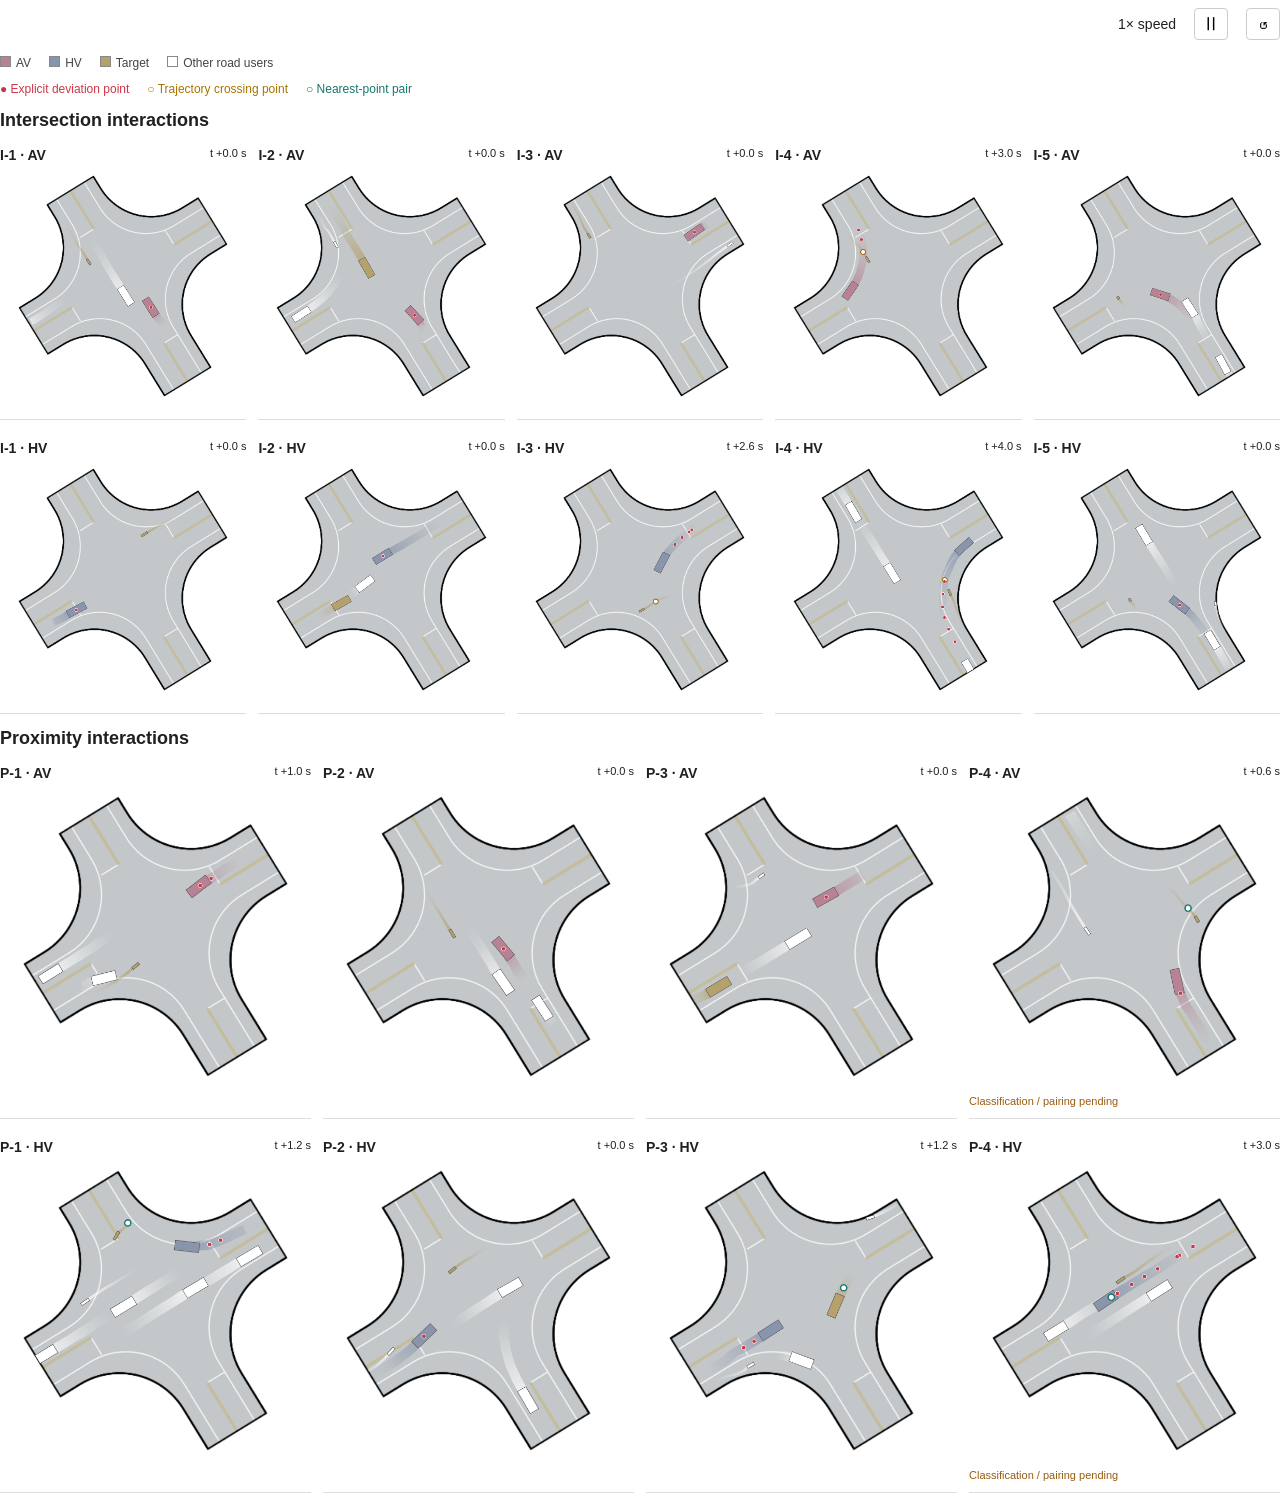
==== commit 7d47d305: "Size case embed to content instead of viewport height" ====
--- a/docs/static/interaction-cases.html
+++ b/docs/static/interaction-cases.html
@@ -36,7 +36,7 @@
 document.getElementById('play').onclick=()=>{playing=!playing;document.getElementById('play').textContent=playing?'Ⅱ':'▶';document.getElementById('play').setAttribute('aria-label',playing?'Pause':'Play')};document.getElementById('reset').onclick=()=>elapsed=0;
 window.previewState={panels,render,get elapsed(){return elapsed},setTime(t){elapsed=t;playing=false;panels.forEach(render)}};
 
-function reportHeight(){parent.postMessage({type:'interaction-cases-height',height:document.documentElement.scrollHeight},location.origin==='null'?'*':location.origin)}
-new ResizeObserver(reportHeight).observe(document.body);
+function reportHeight(){const main=document.querySelector('main');parent.postMessage({type:'interaction-cases-height',height:Math.ceil(main.getBoundingClientRect().bottom+scrollY)},location.protocol==='file:'?'*':location.origin)}
+new ResizeObserver(reportHeight).observe(document.querySelector('main'));
 window.addEventListener('load',reportHeight);
 </script></html>
